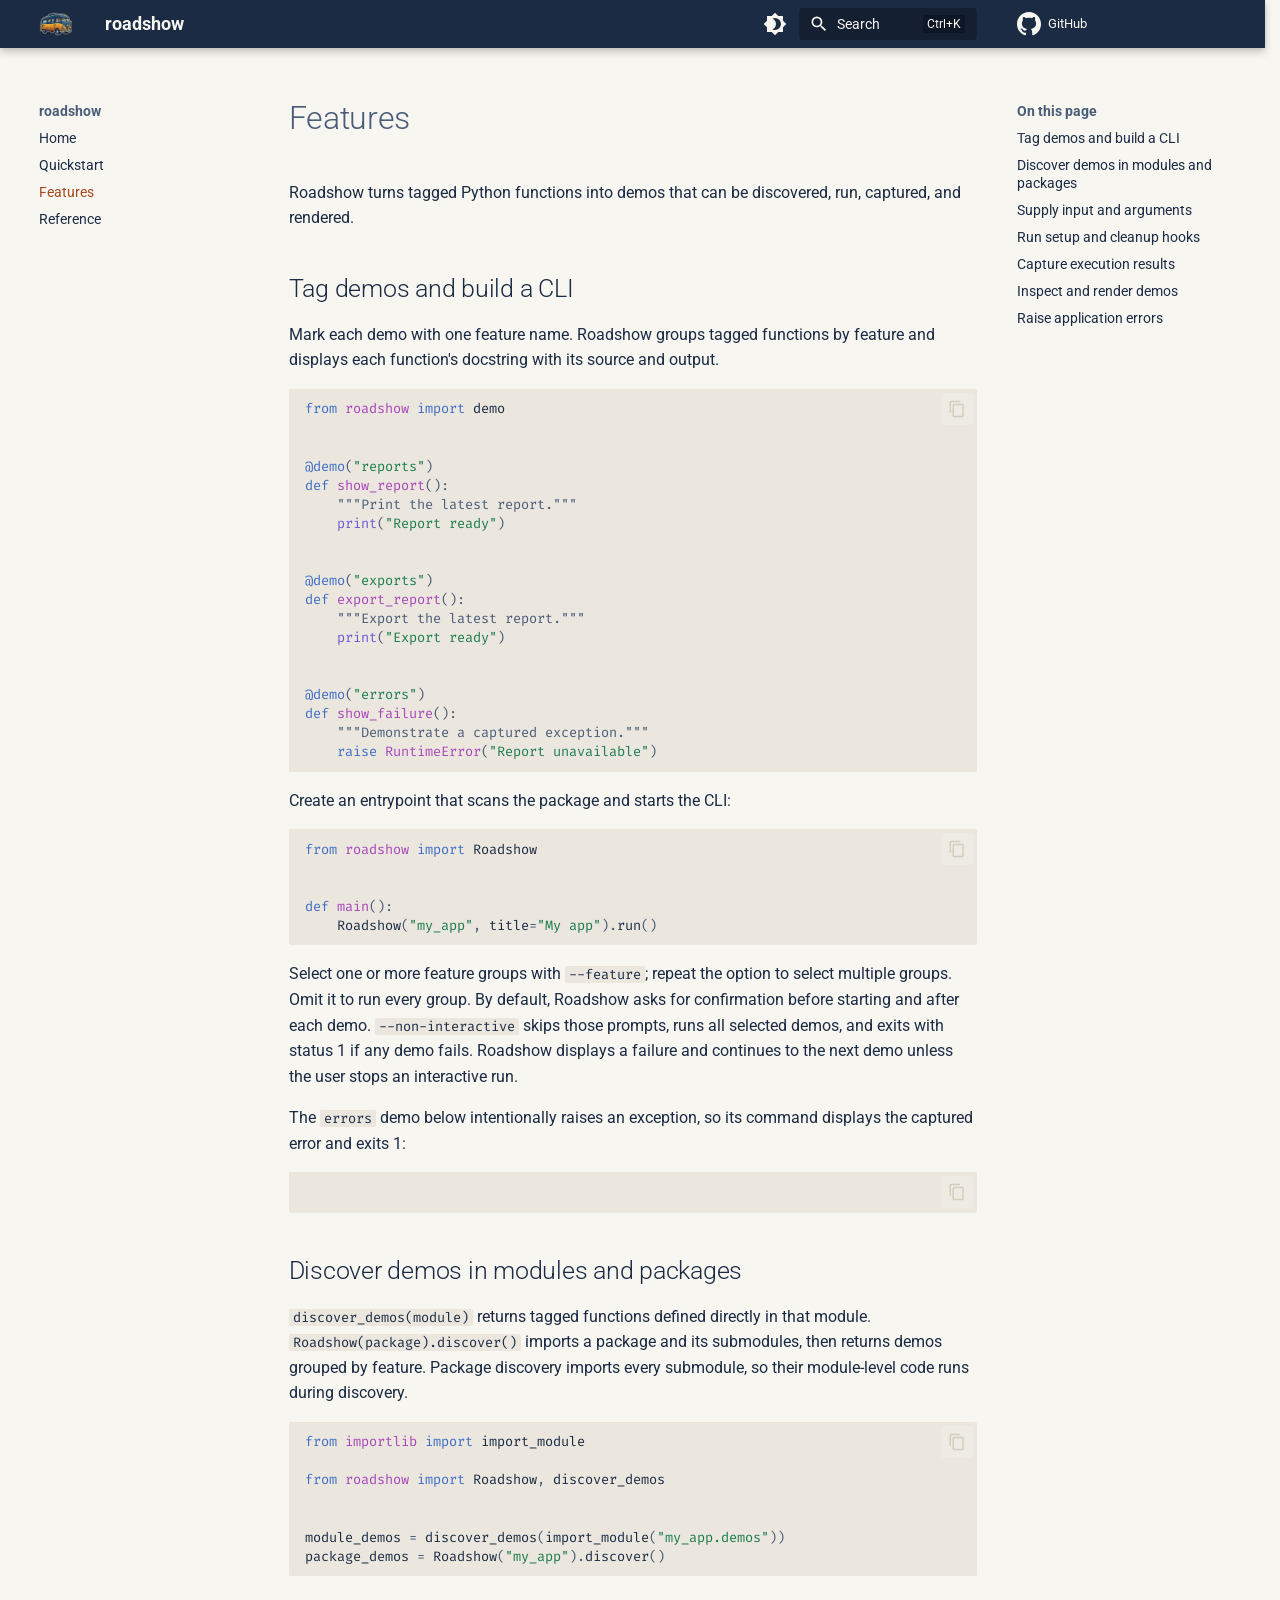
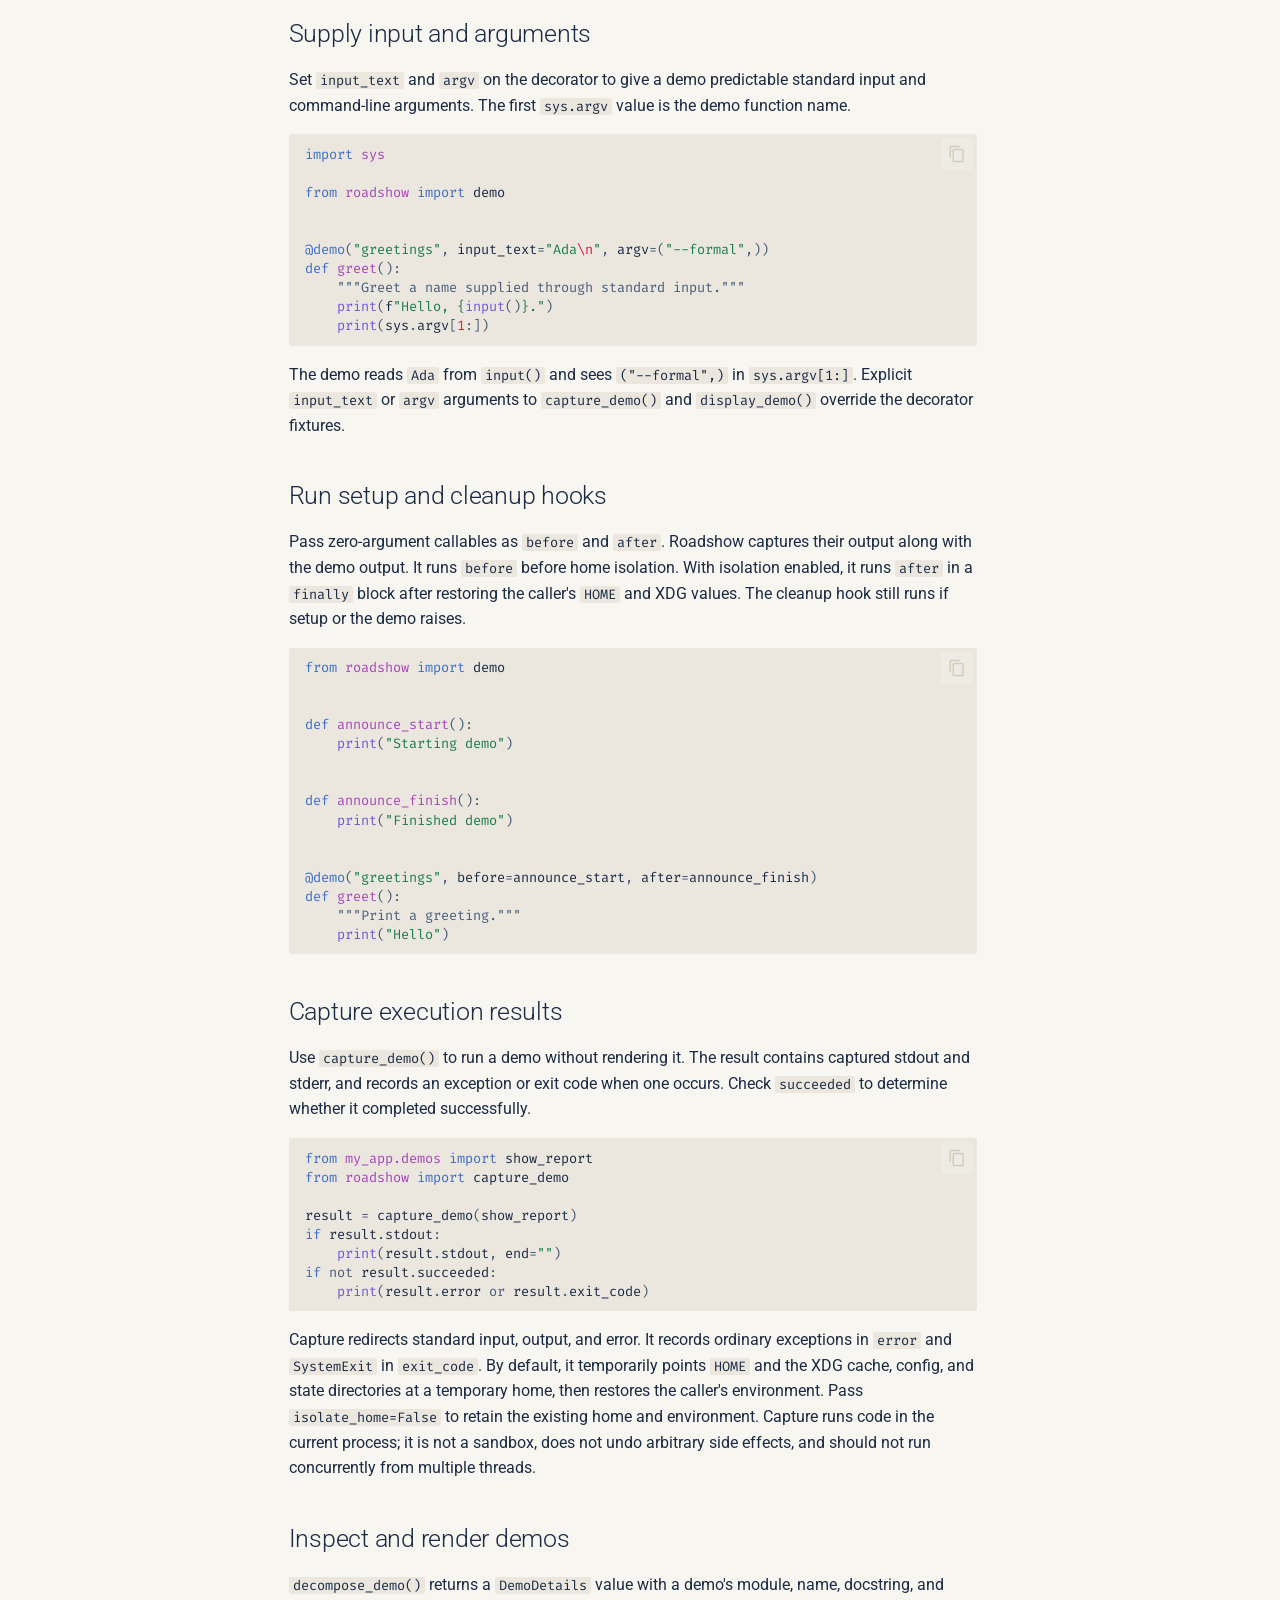
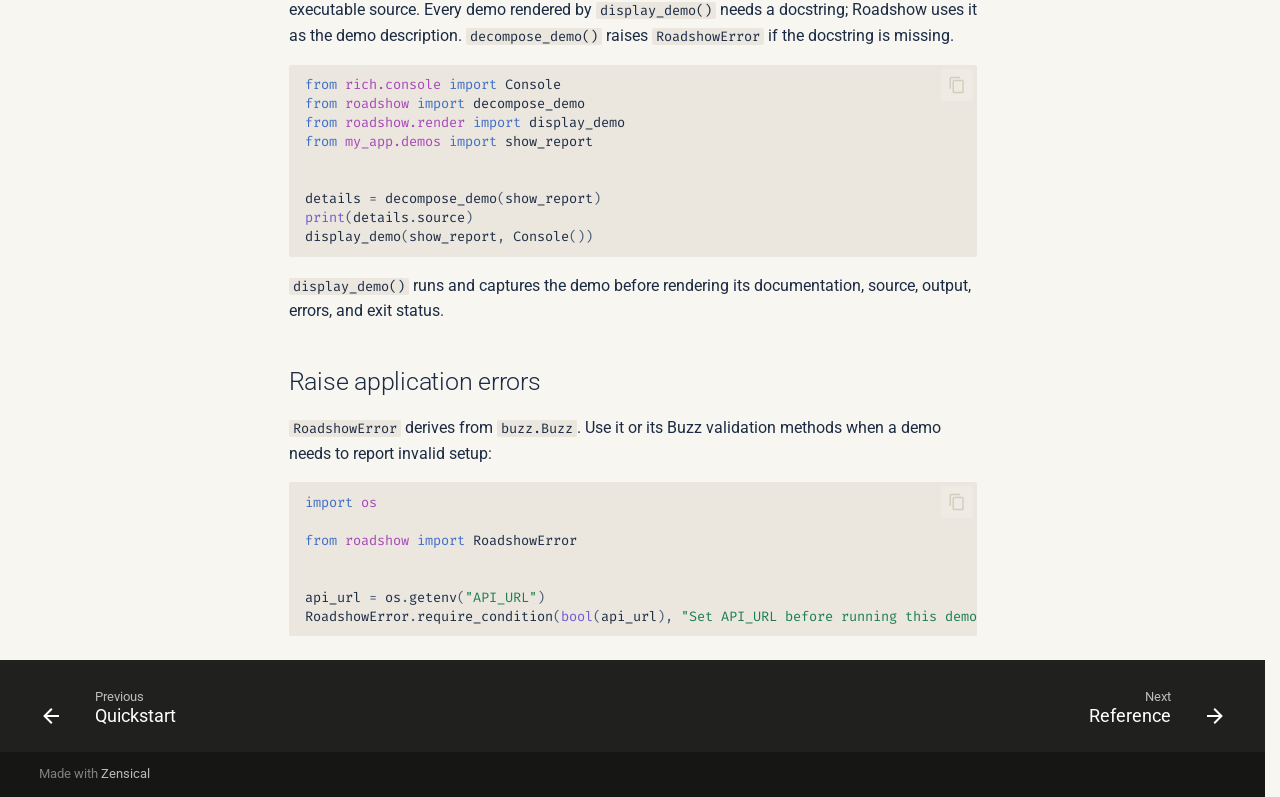
==== features/index.html @ 5886b79b "deploy: 480dda4682e897aea0e23985743bbe491a80ea1a" ====
<!doctype html>
<html lang="en" class="no-js">
  <head>
    
      <meta charset="utf-8">
      <meta name="viewport" content="width=device-width,initial-scale=1">
      
      
      
        <link rel="canonical" href="http://dusktreader.github.io/roadshow/features/">
      
      
      
        <link rel="prev" href="../quickstart/">
      
      
        <link rel="next" href="../reference/">
      
      
        
      
      
      <link rel="icon" href="../static/roadshow-icon.png">
      <meta name="generator" content="zensical-0.1.0">
    
    
      
        <title>Features - roadshow</title>
      
    
    
      
        
      
      <link rel="stylesheet" href="../assets/stylesheets/classic/main.94dd801d.min.css">
      
        
          
        
        <link rel="stylesheet" href="../assets/stylesheets/classic/palette.813d4b3f.min.css">
      
      


    
    
      
    
    
      
        
        
        <link rel="preconnect" href="https://fonts.gstatic.com" crossorigin>
        <link rel="stylesheet" href="https://fonts.googleapis.com/css?family=Roboto:300,300i,400,400i,500,500i,700,700i%7CFira+Code:400,400i,700,700i&amp;display=fallback">
        <style>:root{--md-text-font:"Roboto";--md-code-font:"Fira Code"}</style>
      
    
    
      <link rel="stylesheet" href="../static/roadshow-theme.css">
    
    <script>__md_scope=new URL("..",location),__md_scope.pathname.endsWith("/")||(__md_scope=new URL(__md_scope.pathname+"/",location)),__md_hash=e=>[...e].reduce(((e,t)=>(e<<5)-e+t.charCodeAt(0)),0),__md_get=(e,t=localStorage,_=__md_scope)=>JSON.parse(t.getItem(_.pathname+"."+e)),__md_set=(e,t,_=localStorage,a=__md_scope)=>{try{_.setItem(a.pathname+"."+e,JSON.stringify(t))}catch(e){}},document.documentElement.setAttribute("data-platform",navigator.platform)</script>
    
      

    
    
  </head>
  
  
    
    
      
    
    
    
    
    <body dir="ltr" data-md-color-scheme="default" data-md-color-primary="custom" data-md-color-accent="custom">
  
    
    <input class="md-toggle" data-md-toggle="drawer" type="checkbox" id="__drawer" autocomplete="off">
    <input class="md-toggle" data-md-toggle="search" type="checkbox" id="__search" autocomplete="off">
    <label class="md-overlay" for="__drawer" aria-hidden="true"></label>
    <div data-md-component="skip">
      <a href="#__skip" class="md-skip">
        Skip to content
      </a>
    </div>
    <div data-md-component="announce">
      
    </div>
    
    
      

  

<header class="md-header md-header--shadow" data-md-component="header">
  <nav class="md-header__inner md-grid" aria-label="Header">
    <a href="./.." title="roadshow" class="md-header__button md-logo" aria-label="roadshow" data-md-component="logo">
      
  <img src="../static/roadshow-icon.png" alt="roadshow">

    </a>
    <label class="md-header__button md-icon" for="__drawer">
      
      <svg xmlns="http://www.w3.org/2000/svg" viewBox="0 0 24 24"><path d="M3 6h18v2H3zm0 5h18v2H3zm0 5h18v2H3z"/></svg>
      <span class="md-visually-hidden">Navigation</span>
    </label>
    <div class="md-header__title" data-md-component="header-title">
      <div class="md-header__ellipsis">
        <div class="md-header__topic">
          <span class="md-ellipsis">
            roadshow
          </span>
        </div>
        <div class="md-header__topic" data-md-component="header-topic">
          <span class="md-ellipsis">
            
              Features
            
          </span>
        </div>
      </div>
    </div>
    
      
        <form class="md-header__option" data-md-component="palette">
  
    
    
    
    <input class="md-option" data-md-color-media="(prefers-color-scheme: light)" data-md-color-scheme="default" data-md-color-primary="custom" data-md-color-accent="custom"  aria-label="Switch to dark mode"  type="radio" name="__palette" id="__palette_0">
    
      <label class="md-header__button md-icon" title="Switch to dark mode" for="__palette_1" hidden>
        <svg xmlns="http://www.w3.org/2000/svg" viewBox="0 0 24 24"><path d="M12 18c-.89 0-1.74-.2-2.5-.55C11.56 16.5 13 14.42 13 12s-1.44-4.5-3.5-5.45C10.26 6.2 11.11 6 12 6a6 6 0 0 1 6 6 6 6 0 0 1-6 6m8-9.31V4h-4.69L12 .69 8.69 4H4v4.69L.69 12 4 15.31V20h4.69L12 23.31 15.31 20H20v-4.69L23.31 12z"/></svg>
      </label>
    
  
    
    
    
    <input class="md-option" data-md-color-media="(prefers-color-scheme: dark)" data-md-color-scheme="slate" data-md-color-primary="custom" data-md-color-accent="custom"  aria-label="Switch to light mode"  type="radio" name="__palette" id="__palette_1">
    
      <label class="md-header__button md-icon" title="Switch to light mode" for="__palette_0" hidden>
        <svg xmlns="http://www.w3.org/2000/svg" viewBox="0 0 24 24"><path d="M12 8a4 4 0 0 0-4 4 4 4 0 0 0 4 4 4 4 0 0 0 4-4 4 4 0 0 0-4-4m0 10a6 6 0 0 1-6-6 6 6 0 0 1 6-6 6 6 0 0 1 6 6 6 6 0 0 1-6 6m8-9.31V4h-4.69L12 .69 8.69 4H4v4.69L.69 12 4 15.31V20h4.69L12 23.31 15.31 20H20v-4.69L23.31 12z"/></svg>
      </label>
    
  
</form>
      
    
    
      <script>var palette=__md_get("__palette");if(palette&&palette.color){if("(prefers-color-scheme)"===palette.color.media){var media=matchMedia("(prefers-color-scheme: light)"),input=document.querySelector(media.matches?"[data-md-color-media='(prefers-color-scheme: light)']":"[data-md-color-media='(prefers-color-scheme: dark)']");palette.color.media=input.getAttribute("data-md-color-media"),palette.color.scheme=input.getAttribute("data-md-color-scheme"),palette.color.primary=input.getAttribute("data-md-color-primary"),palette.color.accent=input.getAttribute("data-md-color-accent")}for(var[key,value]of Object.entries(palette.color))document.body.setAttribute("data-md-color-"+key,value)}</script>
    
    
    
      
      
        <label class="md-header__button md-icon" for="__search">
          
          <svg xmlns="http://www.w3.org/2000/svg" viewBox="0 0 24 24"><path d="M9.5 3A6.5 6.5 0 0 1 16 9.5c0 1.61-.59 3.09-1.56 4.23l.27.27h.79l5 5-1.5 1.5-5-5v-.79l-.27-.27A6.52 6.52 0 0 1 9.5 16 6.5 6.5 0 0 1 3 9.5 6.5 6.5 0 0 1 9.5 3m0 2C7 5 5 7 5 9.5S7 14 9.5 14 14 12 14 9.5 12 5 9.5 5"/></svg>
          <span class="md-visually-hidden">Search</span>
        </label>
        <div class="md-search" data-md-component="search" role="dialog" aria-label="Search">
  <button type="button" class="md-search__button">
    Search
  </button>
</div>
      
    
    <div class="md-header__source">
      
        <a href="https://github.com/dusktreader/roadshow" title="Go to repository" class="md-source" data-md-component="source">
  <div class="md-source__icon md-icon">
    
    <svg xmlns="http://www.w3.org/2000/svg" viewBox="0 0 512 512"><!--! Font Awesome Free 7.3.1 by @fontawesome - https://fontawesome.com License - https://fontawesome.com/license/free (Icons: CC BY 4.0, Fonts: SIL OFL 1.1, Code: MIT License) Copyright 2026 Fonticons, Inc.--><path fill="currentColor" d="M216.5 362.5c-66-8-112.5-55.5-112.5-117 0-25 9-52 24-70-6.5-16.5-5.5-51.5 2-66 20-2.5 47 8 63 22.5 19-6 39-9 63.5-9s44.5 3 62.5 8.5c15.5-14 43-24.5 63-22 7 13.5 8 48.5 1.5 65.5 16 19 24.5 44.5 24.5 70.5 0 61.5-46.5 108-113.5 116.5 17 11 28.5 35 28.5 62.5v52c0 15 12.5 23.5 27.5 17.5C441 459.5 512 369 512 257 512 115.5 397 0 255.5 0S0 115.5 0 257c0 111 70.5 203 165.5 237.5 13.5 5 26.5-4 26.5-17.5v-40c-7 3-16 5-24 5-33 0-52.5-18-66.5-51.5-5.5-13.5-11.5-21.5-23-23-6-.5-8-3-8-6 0-6 10-10.5 20-10.5 14.5 0 27 9 40 27.5 10 14.5 20.5 21 33 21s20.5-4.5 32-16c8.5-8.5 15-16 21-21"/></svg>
  </div>
  <div class="md-source__repository">
    GitHub
  </div>
</a>
      
    </div>
  </nav>
  
</header>
    
    <div class="md-container" data-md-component="container">
      
      
        
          
        
      
      <main class="md-main" data-md-component="main">
        <div class="md-main__inner md-grid">
          
            
              
              <div class="md-sidebar md-sidebar--primary" data-md-component="sidebar" data-md-type="navigation" >
                <div class="md-sidebar__scrollwrap">
                  <div class="md-sidebar__inner">
                    



<nav class="md-nav md-nav--primary" aria-label="Navigation" data-md-level="0">
  <label class="md-nav__title" for="__drawer">
    <a href="./.." title="roadshow" class="md-nav__button md-logo" aria-label="roadshow" data-md-component="logo">
      
  <img src="../static/roadshow-icon.png" alt="roadshow">

    </a>
    roadshow
  </label>
  
    <div class="md-nav__source">
      <a href="https://github.com/dusktreader/roadshow" title="Go to repository" class="md-source" data-md-component="source">
  <div class="md-source__icon md-icon">
    
    <svg xmlns="http://www.w3.org/2000/svg" viewBox="0 0 512 512"><!--! Font Awesome Free 7.3.1 by @fontawesome - https://fontawesome.com License - https://fontawesome.com/license/free (Icons: CC BY 4.0, Fonts: SIL OFL 1.1, Code: MIT License) Copyright 2026 Fonticons, Inc.--><path fill="currentColor" d="M216.5 362.5c-66-8-112.5-55.5-112.5-117 0-25 9-52 24-70-6.5-16.5-5.5-51.5 2-66 20-2.5 47 8 63 22.5 19-6 39-9 63.5-9s44.5 3 62.5 8.5c15.5-14 43-24.5 63-22 7 13.5 8 48.5 1.5 65.5 16 19 24.5 44.5 24.5 70.5 0 61.5-46.5 108-113.5 116.5 17 11 28.5 35 28.5 62.5v52c0 15 12.5 23.5 27.5 17.5C441 459.5 512 369 512 257 512 115.5 397 0 255.5 0S0 115.5 0 257c0 111 70.5 203 165.5 237.5 13.5 5 26.5-4 26.5-17.5v-40c-7 3-16 5-24 5-33 0-52.5-18-66.5-51.5-5.5-13.5-11.5-21.5-23-23-6-.5-8-3-8-6 0-6 10-10.5 20-10.5 14.5 0 27 9 40 27.5 10 14.5 20.5 21 33 21s20.5-4.5 32-16c8.5-8.5 15-16 21-21"/></svg>
  </div>
  <div class="md-source__repository">
    GitHub
  </div>
</a>
    </div>
  
  <ul class="md-nav__list" data-md-scrollfix>
    
      
      
  
  
  
  
    <li class="md-nav__item">
      <a href="./.." class="md-nav__link">
        
  
  
  <span class="md-ellipsis">
    
  
  Home

    
  </span>
  
  

      </a>
    </li>
  

    
      
      
  
  
  
  
    <li class="md-nav__item">
      <a href="../quickstart/" class="md-nav__link">
        
  
  
  <span class="md-ellipsis">
    
  
  Quickstart

    
  </span>
  
  

      </a>
    </li>
  

    
      
      
  
  
    
  
  
  
    <li class="md-nav__item md-nav__item--active">
      
      
        <input class="md-nav__toggle md-toggle" type="checkbox" id="__toc">
      
      
      
        
      
      
        <label class="md-nav__link md-nav__link--active" for="__toc">
          
  
  
  <span class="md-ellipsis">
    
  
  Features

    
  </span>
  
  

          <span class="md-nav__icon md-icon"></span>
        </label>
      
      <a href="././" class="md-nav__link md-nav__link--active">
        
  
  
  <span class="md-ellipsis">
    
  
  Features

    
  </span>
  
  

      </a>
      
        


<nav class="md-nav md-nav--secondary" aria-label="On this page">
  
  
  
    
  
  
    <label class="md-nav__title" for="__toc">
      <span class="md-nav__icon md-icon"></span>
      On this page
    </label>
    <ul class="md-nav__list" data-md-component="toc" data-md-scrollfix>
      
        <li class="md-nav__item">
  <a href="#tag-demos-and-build-a-cli" class="md-nav__link">
    <span class="md-ellipsis">
      <span class="md-typeset">
        Tag demos and build a CLI
      </span>
    </span>
  </a>
  
</li>
      
        <li class="md-nav__item">
  <a href="#discover-demos-in-modules-and-packages" class="md-nav__link">
    <span class="md-ellipsis">
      <span class="md-typeset">
        Discover demos in modules and packages
      </span>
    </span>
  </a>
  
</li>
      
        <li class="md-nav__item">
  <a href="#supply-input-and-arguments" class="md-nav__link">
    <span class="md-ellipsis">
      <span class="md-typeset">
        Supply input and arguments
      </span>
    </span>
  </a>
  
</li>
      
        <li class="md-nav__item">
  <a href="#run-setup-and-cleanup-hooks" class="md-nav__link">
    <span class="md-ellipsis">
      <span class="md-typeset">
        Run setup and cleanup hooks
      </span>
    </span>
  </a>
  
</li>
      
        <li class="md-nav__item">
  <a href="#capture-execution-results" class="md-nav__link">
    <span class="md-ellipsis">
      <span class="md-typeset">
        Capture execution results
      </span>
    </span>
  </a>
  
</li>
      
        <li class="md-nav__item">
  <a href="#inspect-and-render-demos" class="md-nav__link">
    <span class="md-ellipsis">
      <span class="md-typeset">
        Inspect and render demos
      </span>
    </span>
  </a>
  
</li>
      
        <li class="md-nav__item">
  <a href="#raise-application-errors" class="md-nav__link">
    <span class="md-ellipsis">
      <span class="md-typeset">
        Raise application errors
      </span>
    </span>
  </a>
  
</li>
      
    </ul>
  
</nav>
      
    </li>
  

    
      
      
  
  
  
  
    <li class="md-nav__item">
      <a href="../reference/" class="md-nav__link">
        
  
  
  <span class="md-ellipsis">
    
  
  Reference

    
  </span>
  
  

      </a>
    </li>
  

    
  </ul>
</nav>
                  </div>
                </div>
              </div>
            
            
              
              <div class="md-sidebar md-sidebar--secondary" data-md-component="sidebar" data-md-type="toc" >
                <div class="md-sidebar__scrollwrap">
                  
                  <div class="md-sidebar__inner">
                    


<nav class="md-nav md-nav--secondary" aria-label="On this page">
  
  
  
    
  
  
    <label class="md-nav__title" for="__toc">
      <span class="md-nav__icon md-icon"></span>
      On this page
    </label>
    <ul class="md-nav__list" data-md-component="toc" data-md-scrollfix>
      
        <li class="md-nav__item">
  <a href="#tag-demos-and-build-a-cli" class="md-nav__link">
    <span class="md-ellipsis">
      <span class="md-typeset">
        Tag demos and build a CLI
      </span>
    </span>
  </a>
  
</li>
      
        <li class="md-nav__item">
  <a href="#discover-demos-in-modules-and-packages" class="md-nav__link">
    <span class="md-ellipsis">
      <span class="md-typeset">
        Discover demos in modules and packages
      </span>
    </span>
  </a>
  
</li>
      
        <li class="md-nav__item">
  <a href="#supply-input-and-arguments" class="md-nav__link">
    <span class="md-ellipsis">
      <span class="md-typeset">
        Supply input and arguments
      </span>
    </span>
  </a>
  
</li>
      
        <li class="md-nav__item">
  <a href="#run-setup-and-cleanup-hooks" class="md-nav__link">
    <span class="md-ellipsis">
      <span class="md-typeset">
        Run setup and cleanup hooks
      </span>
    </span>
  </a>
  
</li>
      
        <li class="md-nav__item">
  <a href="#capture-execution-results" class="md-nav__link">
    <span class="md-ellipsis">
      <span class="md-typeset">
        Capture execution results
      </span>
    </span>
  </a>
  
</li>
      
        <li class="md-nav__item">
  <a href="#inspect-and-render-demos" class="md-nav__link">
    <span class="md-ellipsis">
      <span class="md-typeset">
        Inspect and render demos
      </span>
    </span>
  </a>
  
</li>
      
        <li class="md-nav__item">
  <a href="#raise-application-errors" class="md-nav__link">
    <span class="md-ellipsis">
      <span class="md-typeset">
        Raise application errors
      </span>
    </span>
  </a>
  
</li>
      
    </ul>
  
</nav>
                  </div>
                </div>
              </div>
            
          
          
            <div class="md-content" data-md-component="content">
              
              <article class="md-content__inner md-typeset">
                <a id="__skip" tabindex="-1"></a>
                
                  

  
  


<h1 id="features">Features</h1>
<p>Roadshow turns tagged Python functions into demos that can be discovered, run, captured, and rendered.</p>
<h2 id="tag-demos-and-build-a-cli">Tag demos and build a CLI</h2>
<p>Mark each demo with one feature name. Roadshow groups tagged functions by feature and displays each function's docstring
with its source and output.</p>
<div class="language-python highlight"><pre><span></span><code><span id="__span-0-1"><a id="__codelineno-0-1" name="__codelineno-0-1" href="#__codelineno-0-1"></a><span class="kn">from</span><span class="w"> </span><span class="nn">roadshow</span><span class="w"> </span><span class="kn">import</span> <span class="n">demo</span>
</span><span id="__span-0-2"><a id="__codelineno-0-2" name="__codelineno-0-2" href="#__codelineno-0-2"></a>
</span><span id="__span-0-3"><a id="__codelineno-0-3" name="__codelineno-0-3" href="#__codelineno-0-3"></a>
</span><span id="__span-0-4"><a id="__codelineno-0-4" name="__codelineno-0-4" href="#__codelineno-0-4"></a><span class="nd">@demo</span><span class="p">(</span><span class="s2">"reports"</span><span class="p">)</span>
</span><span id="__span-0-5"><a id="__codelineno-0-5" name="__codelineno-0-5" href="#__codelineno-0-5"></a><span class="k">def</span><span class="w"> </span><span class="nf">show_report</span><span class="p">():</span>
</span><span id="__span-0-6"><a id="__codelineno-0-6" name="__codelineno-0-6" href="#__codelineno-0-6"></a><span class="w">    </span><span class="sd">"""Print the latest report."""</span>
</span><span id="__span-0-7"><a id="__codelineno-0-7" name="__codelineno-0-7" href="#__codelineno-0-7"></a>    <span class="nb">print</span><span class="p">(</span><span class="s2">"Report ready"</span><span class="p">)</span>
</span><span id="__span-0-8"><a id="__codelineno-0-8" name="__codelineno-0-8" href="#__codelineno-0-8"></a>
</span><span id="__span-0-9"><a id="__codelineno-0-9" name="__codelineno-0-9" href="#__codelineno-0-9"></a>
</span><span id="__span-0-10"><a id="__codelineno-0-10" name="__codelineno-0-10" href="#__codelineno-0-10"></a><span class="nd">@demo</span><span class="p">(</span><span class="s2">"exports"</span><span class="p">)</span>
</span><span id="__span-0-11"><a id="__codelineno-0-11" name="__codelineno-0-11" href="#__codelineno-0-11"></a><span class="k">def</span><span class="w"> </span><span class="nf">export_report</span><span class="p">():</span>
</span><span id="__span-0-12"><a id="__codelineno-0-12" name="__codelineno-0-12" href="#__codelineno-0-12"></a><span class="w">    </span><span class="sd">"""Export the latest report."""</span>
</span><span id="__span-0-13"><a id="__codelineno-0-13" name="__codelineno-0-13" href="#__codelineno-0-13"></a>    <span class="nb">print</span><span class="p">(</span><span class="s2">"Export ready"</span><span class="p">)</span>
</span><span id="__span-0-14"><a id="__codelineno-0-14" name="__codelineno-0-14" href="#__codelineno-0-14"></a>
</span><span id="__span-0-15"><a id="__codelineno-0-15" name="__codelineno-0-15" href="#__codelineno-0-15"></a>
</span><span id="__span-0-16"><a id="__codelineno-0-16" name="__codelineno-0-16" href="#__codelineno-0-16"></a><span class="nd">@demo</span><span class="p">(</span><span class="s2">"errors"</span><span class="p">)</span>
</span><span id="__span-0-17"><a id="__codelineno-0-17" name="__codelineno-0-17" href="#__codelineno-0-17"></a><span class="k">def</span><span class="w"> </span><span class="nf">show_failure</span><span class="p">():</span>
</span><span id="__span-0-18"><a id="__codelineno-0-18" name="__codelineno-0-18" href="#__codelineno-0-18"></a><span class="w">    </span><span class="sd">"""Demonstrate a captured exception."""</span>
</span><span id="__span-0-19"><a id="__codelineno-0-19" name="__codelineno-0-19" href="#__codelineno-0-19"></a>    <span class="k">raise</span> <span class="ne">RuntimeError</span><span class="p">(</span><span class="s2">"Report unavailable"</span><span class="p">)</span>
</span></code></pre></div>
<p>Create an entrypoint that scans the package and starts the CLI:</p>
<div class="language-python highlight"><pre><span></span><code><span id="__span-1-1"><a id="__codelineno-1-1" name="__codelineno-1-1" href="#__codelineno-1-1"></a><span class="kn">from</span><span class="w"> </span><span class="nn">roadshow</span><span class="w"> </span><span class="kn">import</span> <span class="n">Roadshow</span>
</span><span id="__span-1-2"><a id="__codelineno-1-2" name="__codelineno-1-2" href="#__codelineno-1-2"></a>
</span><span id="__span-1-3"><a id="__codelineno-1-3" name="__codelineno-1-3" href="#__codelineno-1-3"></a>
</span><span id="__span-1-4"><a id="__codelineno-1-4" name="__codelineno-1-4" href="#__codelineno-1-4"></a><span class="k">def</span><span class="w"> </span><span class="nf">main</span><span class="p">():</span>
</span><span id="__span-1-5"><a id="__codelineno-1-5" name="__codelineno-1-5" href="#__codelineno-1-5"></a>    <span class="n">Roadshow</span><span class="p">(</span><span class="s2">"my_app"</span><span class="p">,</span> <span class="n">title</span><span class="o">=</span><span class="s2">"My app"</span><span class="p">)</span><span class="o">.</span><span class="n">run</span><span class="p">()</span>
</span></code></pre></div>
<p>Select one or more feature groups with <code>--feature</code>; repeat the option to select multiple groups. Omit it to run every
group. By default, Roadshow asks for confirmation before starting and after each demo. <code>--non-interactive</code> skips those
prompts, runs all selected demos, and exits with status 1 if any demo fails. Roadshow displays a failure and continues to
the next demo unless the user stops an interactive run.</p>
<p>The <code>errors</code> demo below intentionally raises an exception, so its command displays the captured error and exits 1:</p>
<div class="language-shell highlight"><pre><span></span><code><span id="__span-2-1"><a id="__codelineno-2-1" name="__codelineno-2-1" href="#__codelineno-2-1"></a>
</span></code></pre></div>
<h2 id="discover-demos-in-modules-and-packages">Discover demos in modules and packages</h2>
<p><code>discover_demos(module)</code> returns tagged functions defined directly in that module. <code>Roadshow(package).discover()</code> imports
a package and its submodules, then returns demos grouped by feature. Package discovery imports every submodule, so their
module-level code runs during discovery.</p>
<div class="language-python highlight"><pre><span></span><code><span id="__span-3-1"><a id="__codelineno-3-1" name="__codelineno-3-1" href="#__codelineno-3-1"></a><span class="kn">from</span><span class="w"> </span><span class="nn">importlib</span><span class="w"> </span><span class="kn">import</span> <span class="n">import_module</span>
</span><span id="__span-3-2"><a id="__codelineno-3-2" name="__codelineno-3-2" href="#__codelineno-3-2"></a>
</span><span id="__span-3-3"><a id="__codelineno-3-3" name="__codelineno-3-3" href="#__codelineno-3-3"></a><span class="kn">from</span><span class="w"> </span><span class="nn">roadshow</span><span class="w"> </span><span class="kn">import</span> <span class="n">Roadshow</span><span class="p">,</span> <span class="n">discover_demos</span>
</span><span id="__span-3-4"><a id="__codelineno-3-4" name="__codelineno-3-4" href="#__codelineno-3-4"></a>
</span><span id="__span-3-5"><a id="__codelineno-3-5" name="__codelineno-3-5" href="#__codelineno-3-5"></a>
</span><span id="__span-3-6"><a id="__codelineno-3-6" name="__codelineno-3-6" href="#__codelineno-3-6"></a><span class="n">module_demos</span> <span class="o">=</span> <span class="n">discover_demos</span><span class="p">(</span><span class="n">import_module</span><span class="p">(</span><span class="s2">"my_app.demos"</span><span class="p">))</span>
</span><span id="__span-3-7"><a id="__codelineno-3-7" name="__codelineno-3-7" href="#__codelineno-3-7"></a><span class="n">package_demos</span> <span class="o">=</span> <span class="n">Roadshow</span><span class="p">(</span><span class="s2">"my_app"</span><span class="p">)</span><span class="o">.</span><span class="n">discover</span><span class="p">()</span>
</span></code></pre></div>
<h2 id="supply-input-and-arguments">Supply input and arguments</h2>
<p>Set <code>input_text</code> and <code>argv</code> on the decorator to give a demo predictable standard input and command-line arguments. The
first <code>sys.argv</code> value is the demo function name.</p>
<div class="language-python highlight"><pre><span></span><code><span id="__span-4-1"><a id="__codelineno-4-1" name="__codelineno-4-1" href="#__codelineno-4-1"></a><span class="kn">import</span><span class="w"> </span><span class="nn">sys</span>
</span><span id="__span-4-2"><a id="__codelineno-4-2" name="__codelineno-4-2" href="#__codelineno-4-2"></a>
</span><span id="__span-4-3"><a id="__codelineno-4-3" name="__codelineno-4-3" href="#__codelineno-4-3"></a><span class="kn">from</span><span class="w"> </span><span class="nn">roadshow</span><span class="w"> </span><span class="kn">import</span> <span class="n">demo</span>
</span><span id="__span-4-4"><a id="__codelineno-4-4" name="__codelineno-4-4" href="#__codelineno-4-4"></a>
</span><span id="__span-4-5"><a id="__codelineno-4-5" name="__codelineno-4-5" href="#__codelineno-4-5"></a>
</span><span id="__span-4-6"><a id="__codelineno-4-6" name="__codelineno-4-6" href="#__codelineno-4-6"></a><span class="nd">@demo</span><span class="p">(</span><span class="s2">"greetings"</span><span class="p">,</span> <span class="n">input_text</span><span class="o">=</span><span class="s2">"Ada</span><span class="se">\n</span><span class="s2">"</span><span class="p">,</span> <span class="n">argv</span><span class="o">=</span><span class="p">(</span><span class="s2">"--formal"</span><span class="p">,))</span>
</span><span id="__span-4-7"><a id="__codelineno-4-7" name="__codelineno-4-7" href="#__codelineno-4-7"></a><span class="k">def</span><span class="w"> </span><span class="nf">greet</span><span class="p">():</span>
</span><span id="__span-4-8"><a id="__codelineno-4-8" name="__codelineno-4-8" href="#__codelineno-4-8"></a><span class="w">    </span><span class="sd">"""Greet a name supplied through standard input."""</span>
</span><span id="__span-4-9"><a id="__codelineno-4-9" name="__codelineno-4-9" href="#__codelineno-4-9"></a>    <span class="nb">print</span><span class="p">(</span><span class="sa">f</span><span class="s2">"Hello, </span><span class="si">{</span><span class="nb">input</span><span class="p">()</span><span class="si">}</span><span class="s2">."</span><span class="p">)</span>
</span><span id="__span-4-10"><a id="__codelineno-4-10" name="__codelineno-4-10" href="#__codelineno-4-10"></a>    <span class="nb">print</span><span class="p">(</span><span class="n">sys</span><span class="o">.</span><span class="n">argv</span><span class="p">[</span><span class="mi">1</span><span class="p">:])</span>
</span></code></pre></div>
<p>The demo reads <code>Ada</code> from <code>input()</code> and sees <code>("--formal",)</code> in <code>sys.argv[1:]</code>. Explicit <code>input_text</code> or <code>argv</code>
arguments to <code>capture_demo()</code> and <code>display_demo()</code> override the decorator fixtures.</p>
<h2 id="run-setup-and-cleanup-hooks">Run setup and cleanup hooks</h2>
<p>Pass zero-argument callables as <code>before</code> and <code>after</code>. Roadshow captures their output along with the demo output. It runs
<code>before</code> before home isolation. With isolation enabled, it runs <code>after</code> in a <code>finally</code> block after restoring the
caller's <code>HOME</code> and XDG values. The cleanup hook still runs if setup or the demo raises.</p>
<div class="language-python highlight"><pre><span></span><code><span id="__span-5-1"><a id="__codelineno-5-1" name="__codelineno-5-1" href="#__codelineno-5-1"></a><span class="kn">from</span><span class="w"> </span><span class="nn">roadshow</span><span class="w"> </span><span class="kn">import</span> <span class="n">demo</span>
</span><span id="__span-5-2"><a id="__codelineno-5-2" name="__codelineno-5-2" href="#__codelineno-5-2"></a>
</span><span id="__span-5-3"><a id="__codelineno-5-3" name="__codelineno-5-3" href="#__codelineno-5-3"></a>
</span><span id="__span-5-4"><a id="__codelineno-5-4" name="__codelineno-5-4" href="#__codelineno-5-4"></a><span class="k">def</span><span class="w"> </span><span class="nf">announce_start</span><span class="p">():</span>
</span><span id="__span-5-5"><a id="__codelineno-5-5" name="__codelineno-5-5" href="#__codelineno-5-5"></a>    <span class="nb">print</span><span class="p">(</span><span class="s2">"Starting demo"</span><span class="p">)</span>
</span><span id="__span-5-6"><a id="__codelineno-5-6" name="__codelineno-5-6" href="#__codelineno-5-6"></a>
</span><span id="__span-5-7"><a id="__codelineno-5-7" name="__codelineno-5-7" href="#__codelineno-5-7"></a>
</span><span id="__span-5-8"><a id="__codelineno-5-8" name="__codelineno-5-8" href="#__codelineno-5-8"></a><span class="k">def</span><span class="w"> </span><span class="nf">announce_finish</span><span class="p">():</span>
</span><span id="__span-5-9"><a id="__codelineno-5-9" name="__codelineno-5-9" href="#__codelineno-5-9"></a>    <span class="nb">print</span><span class="p">(</span><span class="s2">"Finished demo"</span><span class="p">)</span>
</span><span id="__span-5-10"><a id="__codelineno-5-10" name="__codelineno-5-10" href="#__codelineno-5-10"></a>
</span><span id="__span-5-11"><a id="__codelineno-5-11" name="__codelineno-5-11" href="#__codelineno-5-11"></a>
</span><span id="__span-5-12"><a id="__codelineno-5-12" name="__codelineno-5-12" href="#__codelineno-5-12"></a><span class="nd">@demo</span><span class="p">(</span><span class="s2">"greetings"</span><span class="p">,</span> <span class="n">before</span><span class="o">=</span><span class="n">announce_start</span><span class="p">,</span> <span class="n">after</span><span class="o">=</span><span class="n">announce_finish</span><span class="p">)</span>
</span><span id="__span-5-13"><a id="__codelineno-5-13" name="__codelineno-5-13" href="#__codelineno-5-13"></a><span class="k">def</span><span class="w"> </span><span class="nf">greet</span><span class="p">():</span>
</span><span id="__span-5-14"><a id="__codelineno-5-14" name="__codelineno-5-14" href="#__codelineno-5-14"></a><span class="w">    </span><span class="sd">"""Print a greeting."""</span>
</span><span id="__span-5-15"><a id="__codelineno-5-15" name="__codelineno-5-15" href="#__codelineno-5-15"></a>    <span class="nb">print</span><span class="p">(</span><span class="s2">"Hello"</span><span class="p">)</span>
</span></code></pre></div>
<h2 id="capture-execution-results">Capture execution results</h2>
<p>Use <code>capture_demo()</code> to run a demo without rendering it. The result contains captured stdout and stderr, and records an
exception or exit code when one occurs. Check <code>succeeded</code> to determine whether it completed successfully.</p>
<div class="language-python highlight"><pre><span></span><code><span id="__span-6-1"><a id="__codelineno-6-1" name="__codelineno-6-1" href="#__codelineno-6-1"></a><span class="kn">from</span><span class="w"> </span><span class="nn">my_app.demos</span><span class="w"> </span><span class="kn">import</span> <span class="n">show_report</span>
</span><span id="__span-6-2"><a id="__codelineno-6-2" name="__codelineno-6-2" href="#__codelineno-6-2"></a><span class="kn">from</span><span class="w"> </span><span class="nn">roadshow</span><span class="w"> </span><span class="kn">import</span> <span class="n">capture_demo</span>
</span><span id="__span-6-3"><a id="__codelineno-6-3" name="__codelineno-6-3" href="#__codelineno-6-3"></a>
</span><span id="__span-6-4"><a id="__codelineno-6-4" name="__codelineno-6-4" href="#__codelineno-6-4"></a><span class="n">result</span> <span class="o">=</span> <span class="n">capture_demo</span><span class="p">(</span><span class="n">show_report</span><span class="p">)</span>
</span><span id="__span-6-5"><a id="__codelineno-6-5" name="__codelineno-6-5" href="#__codelineno-6-5"></a><span class="k">if</span> <span class="n">result</span><span class="o">.</span><span class="n">stdout</span><span class="p">:</span>
</span><span id="__span-6-6"><a id="__codelineno-6-6" name="__codelineno-6-6" href="#__codelineno-6-6"></a>    <span class="nb">print</span><span class="p">(</span><span class="n">result</span><span class="o">.</span><span class="n">stdout</span><span class="p">,</span> <span class="n">end</span><span class="o">=</span><span class="s2">""</span><span class="p">)</span>
</span><span id="__span-6-7"><a id="__codelineno-6-7" name="__codelineno-6-7" href="#__codelineno-6-7"></a><span class="k">if</span> <span class="ow">not</span> <span class="n">result</span><span class="o">.</span><span class="n">succeeded</span><span class="p">:</span>
</span><span id="__span-6-8"><a id="__codelineno-6-8" name="__codelineno-6-8" href="#__codelineno-6-8"></a>    <span class="nb">print</span><span class="p">(</span><span class="n">result</span><span class="o">.</span><span class="n">error</span> <span class="ow">or</span> <span class="n">result</span><span class="o">.</span><span class="n">exit_code</span><span class="p">)</span>
</span></code></pre></div>
<p>Capture redirects standard input, output, and error. It records ordinary exceptions in <code>error</code> and <code>SystemExit</code> in
<code>exit_code</code>. By default, it temporarily points <code>HOME</code> and the XDG cache, config, and state directories at a temporary
home, then restores the caller's environment. Pass <code>isolate_home=False</code> to retain the existing home and environment.
Capture runs code in the current process; it is not a sandbox, does not undo arbitrary side effects, and should not run
concurrently from multiple threads.</p>
<h2 id="inspect-and-render-demos">Inspect and render demos</h2>
<p><code>decompose_demo()</code> returns a <code>DemoDetails</code> value with a demo's module, name, docstring, and executable source. Every demo
rendered by <code>display_demo()</code> needs a docstring; Roadshow uses it as the demo description. <code>decompose_demo()</code> raises
<code>RoadshowError</code> if the docstring is missing.</p>
<div class="language-python highlight"><pre><span></span><code><span id="__span-7-1"><a id="__codelineno-7-1" name="__codelineno-7-1" href="#__codelineno-7-1"></a><span class="kn">from</span><span class="w"> </span><span class="nn">rich.console</span><span class="w"> </span><span class="kn">import</span> <span class="n">Console</span>
</span><span id="__span-7-2"><a id="__codelineno-7-2" name="__codelineno-7-2" href="#__codelineno-7-2"></a><span class="kn">from</span><span class="w"> </span><span class="nn">roadshow</span><span class="w"> </span><span class="kn">import</span> <span class="n">decompose_demo</span>
</span><span id="__span-7-3"><a id="__codelineno-7-3" name="__codelineno-7-3" href="#__codelineno-7-3"></a><span class="kn">from</span><span class="w"> </span><span class="nn">roadshow.render</span><span class="w"> </span><span class="kn">import</span> <span class="n">display_demo</span>
</span><span id="__span-7-4"><a id="__codelineno-7-4" name="__codelineno-7-4" href="#__codelineno-7-4"></a><span class="kn">from</span><span class="w"> </span><span class="nn">my_app.demos</span><span class="w"> </span><span class="kn">import</span> <span class="n">show_report</span>
</span><span id="__span-7-5"><a id="__codelineno-7-5" name="__codelineno-7-5" href="#__codelineno-7-5"></a>
</span><span id="__span-7-6"><a id="__codelineno-7-6" name="__codelineno-7-6" href="#__codelineno-7-6"></a>
</span><span id="__span-7-7"><a id="__codelineno-7-7" name="__codelineno-7-7" href="#__codelineno-7-7"></a><span class="n">details</span> <span class="o">=</span> <span class="n">decompose_demo</span><span class="p">(</span><span class="n">show_report</span><span class="p">)</span>
</span><span id="__span-7-8"><a id="__codelineno-7-8" name="__codelineno-7-8" href="#__codelineno-7-8"></a><span class="nb">print</span><span class="p">(</span><span class="n">details</span><span class="o">.</span><span class="n">source</span><span class="p">)</span>
</span><span id="__span-7-9"><a id="__codelineno-7-9" name="__codelineno-7-9" href="#__codelineno-7-9"></a><span class="n">display_demo</span><span class="p">(</span><span class="n">show_report</span><span class="p">,</span> <span class="n">Console</span><span class="p">())</span>
</span></code></pre></div>
<p><code>display_demo()</code> runs and captures the demo before rendering its documentation, source, output, errors, and exit status.</p>
<h2 id="raise-application-errors">Raise application errors</h2>
<p><code>RoadshowError</code> derives from <code>buzz.Buzz</code>. Use it or its Buzz validation methods when a demo needs to report invalid setup:</p>
<div class="language-python highlight"><pre><span></span><code><span id="__span-8-1"><a id="__codelineno-8-1" name="__codelineno-8-1" href="#__codelineno-8-1"></a><span class="kn">import</span><span class="w"> </span><span class="nn">os</span>
</span><span id="__span-8-2"><a id="__codelineno-8-2" name="__codelineno-8-2" href="#__codelineno-8-2"></a>
</span><span id="__span-8-3"><a id="__codelineno-8-3" name="__codelineno-8-3" href="#__codelineno-8-3"></a><span class="kn">from</span><span class="w"> </span><span class="nn">roadshow</span><span class="w"> </span><span class="kn">import</span> <span class="n">RoadshowError</span>
</span><span id="__span-8-4"><a id="__codelineno-8-4" name="__codelineno-8-4" href="#__codelineno-8-4"></a>
</span><span id="__span-8-5"><a id="__codelineno-8-5" name="__codelineno-8-5" href="#__codelineno-8-5"></a>
</span><span id="__span-8-6"><a id="__codelineno-8-6" name="__codelineno-8-6" href="#__codelineno-8-6"></a><span class="n">api_url</span> <span class="o">=</span> <span class="n">os</span><span class="o">.</span><span class="n">getenv</span><span class="p">(</span><span class="s2">"API_URL"</span><span class="p">)</span>
</span><span id="__span-8-7"><a id="__codelineno-8-7" name="__codelineno-8-7" href="#__codelineno-8-7"></a><span class="n">RoadshowError</span><span class="o">.</span><span class="n">require_condition</span><span class="p">(</span><span class="nb">bool</span><span class="p">(</span><span class="n">api_url</span><span class="p">),</span> <span class="s2">"Set API_URL before running this demo"</span><span class="p">)</span>
</span></code></pre></div>














                
              </article>
            </div>
          
          
<script>var target=document.getElementById(location.hash.slice(1));target&&target.name&&(target.checked=target.name.startsWith("__tabbed_"))</script>
        </div>
        
      </main>
      
        <footer class="md-footer">
  
    
      
      <nav class="md-footer__inner md-grid" aria-label="Footer" >
        
          
          <a href="../quickstart/" class="md-footer__link md-footer__link--prev" aria-label="Previous: Quickstart">
            <div class="md-footer__button md-icon">
              
              <svg xmlns="http://www.w3.org/2000/svg" viewBox="0 0 24 24"><path d="M20 11v2H8l5.5 5.5-1.42 1.42L4.16 12l7.92-7.92L13.5 5.5 8 11z"/></svg>
            </div>
            <div class="md-footer__title">
              <span class="md-footer__direction">
                Previous
              </span>
              <div class="md-ellipsis">
                Quickstart
              </div>
            </div>
          </a>
        
        
          
          <a href="../reference/" class="md-footer__link md-footer__link--next" aria-label="Next: Reference">
            <div class="md-footer__title">
              <span class="md-footer__direction">
                Next
              </span>
              <div class="md-ellipsis">
                Reference
              </div>
            </div>
            <div class="md-footer__button md-icon">
              
              <svg xmlns="http://www.w3.org/2000/svg" viewBox="0 0 24 24"><path d="M4 11v2h12l-5.5 5.5 1.42 1.42L19.84 12l-7.92-7.92L10.5 5.5 16 11z"/></svg>
            </div>
          </a>
        
      </nav>
    
  
  <div class="md-footer-meta md-typeset">
    <div class="md-footer-meta__inner md-grid">
      <div class="md-copyright">
  
  
    Made with
    <a href="https://zensical.org/" target="_blank" rel="noopener">
      Zensical
    </a>
  
</div>
      
    </div>
  </div>
</footer>
      
    </div>
    <div class="md-dialog" data-md-component="dialog" role="status" aria-atomic="true">
      <div class="md-dialog__inner md-typeset"></div>
    </div>
    
    
    
      
      
      
      
        
        
      <script id="__config" type="application/json">{"annotate":null,"base":"..","features":["navigation.expand","navigation.footer","navigation.tracking","content.code.copy"],"redirect":null,"search":"../assets/javascripts/workers/search.719e0d91.min.js","tags":null,"translations":{"clipboard.copied":"Copied to clipboard","clipboard.copy":"Copy to clipboard","clipboard.error":"Could not copy to clipboard","search.result.more.one":"1 more on this page","search.result.more.other":"# more on this page","search.result.none":"No matching documents","search.result.one":"1 matching document","search.result.other":"# matching documents","search.result.placeholder":"Type to start searching","search.result.term.missing":"Missing","select.version":"Select version"},"version":null}</script>
    
    
      <script src="../assets/javascripts/bundle.d31f0ffa.min.js"></script>
      
    
  </body>
</html>
---- assets/stylesheets/classic/main.94dd801d.min.css ----
@charset "UTF-8";html{box-sizing:border-box;-webkit-text-size-adjust:none;-moz-text-size-adjust:none;text-size-adjust:none}*,:after,:before{box-sizing:inherit}@media(prefers-reduced-motion){*,:after,:before{transition:none!important}}body{margin:0;-webkit-font-smoothing:antialiased;-moz-osx-font-smoothing:grayscale;--md-text-font-family:var(--md-text-font, _),
    -apple-system, BlinkMacSystemFont, Helvetica, Arial, sans-serif;--md-code-font-family:var(--md-code-font, _),
    SFMono-Regular, Consolas, Menlo, monospace}.md-typeset code:not(.focus-visible),a,button,input,label{-webkit-tap-highlight-color:transparent}a{color:inherit;text-decoration:none}hr{box-sizing:initial;display:block;height:.05rem;padding:0;overflow:visible;border:0}small{font-size:80%}sub,sup{line-height:1em}img{border-style:none}table{border-spacing:0;border-collapse:initial}td,th{font-weight:400;vertical-align:top}button{padding:0;margin:0;font-family:inherit;font-size:inherit;background:#0000;border:0}input{border:0;outline:none}:root{--md-primary-fg-color:#4051b5;--md-primary-fg-color--light:#5d6cc0;--md-primary-fg-color--dark:#303fa1;--md-primary-bg-color:#fff;--md-primary-bg-color--light:#ffffffb3;--md-accent-fg-color:#526cfe;--md-accent-fg-color--transparent:#526cfe1a;--md-accent-bg-color:#fff;--md-accent-bg-color--light:#ffffffb3;--md-typeset-table-sort-icon:url("data:image/svg+xml;charset=utf-8,<svg xmlns='http://www.w3.org/2000/svg' viewBox='0 0 24 24'><path d='m18 21-4-4h3V7h-3l4-4 4 4h-3v10h3M2 19v-2h10v2M2 13v-2h7v2M2 7V5h4v2z'/></svg>");--md-typeset-table-sort-icon--asc:url("data:image/svg+xml;charset=utf-8,<svg xmlns='http://www.w3.org/2000/svg' viewBox='0 0 24 24'><path d='M19 17h3l-4 4-4-4h3V3h2M2 17h10v2H2M6 5v2H2V5m0 6h7v2H2z'/></svg>");--md-typeset-table-sort-icon--desc:url("data:image/svg+xml;charset=utf-8,<svg xmlns='http://www.w3.org/2000/svg' viewBox='0 0 24 24'><path d='M19 7h3l-4-4-4 4h3v14h2M2 17h10v2H2M6 5v2H2V5m0 6h7v2H2z'/></svg>")}[data-md-color-scheme=default]{color-scheme:light}[data-md-color-scheme=default] img[src$="#gh-dark-mode-only"],[data-md-color-scheme=default] img[src$="#only-dark"]{display:none}:root,[data-md-color-scheme=default]{--md-hue:225deg;--md-default-fg-color:#000000de;--md-default-fg-color--light:#0000008a;--md-default-fg-color--lighter:#00000052;--md-default-fg-color--lightest:#00000012;--md-default-bg-color:#fff;--md-default-bg-color--light:#ffffffb3;--md-default-bg-color--lighter:#ffffff4d;--md-default-bg-color--lightest:#ffffff1f;--md-code-fg-color:#36464e;--md-code-bg-color:#f5f5f5;--md-code-bg-color--light:#f5f5f5b3;--md-code-bg-color--lighter:#f5f5f54d;--md-code-hl-color:#4287ff;--md-code-hl-color--light:#4287ff1a;--md-code-hl-number-color:#d52a2a;--md-code-hl-special-color:#db1457;--md-code-hl-function-color:#a846b9;--md-code-hl-constant-color:#6e59d9;--md-code-hl-keyword-color:#3f6ec6;--md-code-hl-string-color:#1c7d4d;--md-code-hl-name-color:var(--md-code-fg-color);--md-code-hl-operator-color:var(--md-default-fg-color--light);--md-code-hl-punctuation-color:var(--md-default-fg-color--light);--md-code-hl-comment-color:var(--md-default-fg-color--light);--md-code-hl-generic-color:var(--md-default-fg-color--light);--md-code-hl-variable-color:var(--md-default-fg-color--light);--md-typeset-color:var(--md-default-fg-color);--md-typeset-a-color:var(--md-primary-fg-color);--md-typeset-del-color:#f5503d26;--md-typeset-ins-color:#0bd57026;--md-typeset-kbd-color:#fafafa;--md-typeset-kbd-accent-color:#fff;--md-typeset-kbd-border-color:#b8b8b8;--md-typeset-mark-color:#ffff0080;--md-typeset-table-color:#0000001f;--md-typeset-table-color--light:#00000009;--md-admonition-fg-color:var(--md-default-fg-color);--md-admonition-bg-color:var(--md-default-bg-color);--md-warning-fg-color:#000000de;--md-warning-bg-color:#ff9;--md-footer-fg-color:#fff;--md-footer-fg-color--light:#ffffffb3;--md-footer-fg-color--lighter:#ffffff73;--md-footer-bg-color:#000000de;--md-footer-bg-color--dark:#00000052;--md-shadow-z1:0 0.2rem 0.5rem #0000000d,
    0 0 0.05rem #0000001a;--md-shadow-z2:0 0.2rem 0.5rem #0000001a,
    0 0 0.05rem #00000040;--md-shadow-z3:0 0.2rem 0.5rem #0003,
    0 0 0.05rem #00000059;--color-foreground:0 0 0;--color-background:255 255 255;--color-background-subtle:240 240 240;--color-backdrop:255 255 255}.md-icon svg{display:block;width:1.2rem;height:1.2rem;fill:currentcolor}.md-icon svg.lucide{fill:#0000;stroke:currentcolor}aside,body,input{font-family:var(--md-text-font-family);font-feature-settings:"kern","liga";color:var(--md-typeset-color)}code,kbd,pre{font-family:var(--md-code-font-family);font-feature-settings:"kern"}.md-typeset{font-size:.8rem;line-height:1.6;overflow-wrap:break-word;-webkit-print-color-adjust:exact;color-adjust:exact}@media print{.md-typeset{font-size:.68rem}.md-typeset code,.md-typeset kbd,.md-typeset pre{white-space:pre-wrap}}.md-typeset blockquote,.md-typeset dl,.md-typeset figure,.md-typeset ol,.md-typeset pre,.md-typeset ul{margin-top:1em;margin-bottom:1em}.md-typeset h1{margin:0 0 1.25em;font-size:2em;line-height:1.3;color:var(--md-default-fg-color--light)}.md-typeset h1,.md-typeset h2{font-weight:300;letter-spacing:-.01em}.md-typeset h2{margin:1.6em 0 .64em;font-size:1.5625em;line-height:1.4}.md-typeset h3{margin:1.6em 0 .8em;font-size:1.25em;font-weight:400;line-height:1.5;letter-spacing:-.01em}.md-typeset h2+h3{margin-top:.8em}.md-typeset h4{margin:1em 0;font-weight:700;letter-spacing:-.01em}.md-typeset h5,.md-typeset h6{margin:1.25em 0;font-size:.8em;font-weight:700;color:var(--md-default-fg-color--light);letter-spacing:-.01em}.md-typeset h5{text-transform:uppercase}.md-typeset h5 code{text-transform:none}.md-typeset hr{display:flow-root;margin:1.5em 0;border-bottom:.05rem solid var(--md-default-fg-color--lightest)}.md-typeset a{color:var(--md-typeset-a-color);word-break:break-word}.md-typeset a,.md-typeset a:before{transition:color 125ms}.md-typeset a:focus,.md-typeset a:hover{color:var(--md-accent-fg-color)}.md-typeset a:focus code,.md-typeset a:hover code{color:var(--md-accent-fg-color);background-color:var(--md-accent-fg-color--transparent)}.md-typeset a code{color:var(--md-typeset-a-color)}.md-typeset a.focus-visible{outline-color:var(--md-accent-fg-color);outline-offset:.2rem}.md-typeset code,.md-typeset kbd,.md-typeset pre{font-variant-ligatures:none;color:var(--md-code-fg-color);direction:ltr;transition:background-color 125ms}.md-typeset code{padding:0 .2941176471em;font-size:.85em;word-break:break-word;background-color:var(--md-code-bg-color);border-radius:.1rem;-webkit-box-decoration-break:clone;box-decoration-break:clone;transition:color 125ms,background-color 125ms}.md-typeset code:not(.focus-visible){outline:none}.md-typeset pre{position:relative;display:flow-root;line-height:1.4}.md-typeset pre>code{display:block;padding:.7720588235em 1.1764705882em;margin:0;overflow:auto;word-break:normal;touch-action:auto;scrollbar-color:var(--md-default-fg-color--lighter) #0000;scrollbar-width:thin;outline-color:var(--md-accent-fg-color);box-shadow:none;-webkit-box-decoration-break:slice;box-decoration-break:slice}.md-typeset pre>code:hover{scrollbar-color:var(--md-accent-fg-color) #0000}.md-typeset pre>code::-webkit-scrollbar{width:.2rem;height:.2rem}.md-typeset pre>code::-webkit-scrollbar-thumb{background-color:var(--md-default-fg-color--lighter)}.md-typeset pre>code::-webkit-scrollbar-thumb:hover{background-color:var(--md-accent-fg-color)}.md-typeset kbd{display:inline-block;padding:0 .6666666667em;font-size:.75em;color:var(--md-default-fg-color);word-break:break-word;vertical-align:text-top;background-color:var(--md-typeset-kbd-color);border-radius:.1rem;box-shadow:0 .1rem 0 .05rem var(--md-typeset-kbd-border-color),0 .1rem 0 var(--md-typeset-kbd-border-color),0 -.1rem .2rem var(--md-typeset-kbd-accent-color) inset}.md-typeset mark{color:inherit;word-break:break-word;background-color:var(--md-typeset-mark-color);-webkit-box-decoration-break:clone;box-decoration-break:clone}.md-typeset abbr{text-decoration:none;cursor:help}.md-typeset [data-preview],.md-typeset abbr{border-bottom:.05rem dotted var(--md-default-fg-color--light)}.md-typeset small{opacity:.75}[dir=ltr] .md-typeset sub,[dir=ltr] .md-typeset sup{margin-left:.078125em}[dir=rtl] .md-typeset sub,[dir=rtl] .md-typeset sup{margin-right:.078125em}[dir=ltr] .md-typeset blockquote{padding-left:.6rem;border-left:.2rem solid var(--md-default-fg-color--lighter)}[dir=rtl] .md-typeset blockquote{padding-right:.6rem;border-right:.2rem solid var(--md-default-fg-color--lighter)}.md-typeset blockquote{margin-left:0;margin-right:0;color:var(--md-default-fg-color--light)}.md-typeset ul{list-style-type:disc}.md-typeset ul[type]{list-style-type:revert-layer}[dir=ltr] .md-typeset ol,[dir=ltr] .md-typeset ol li ol,[dir=ltr] .md-typeset ol li ul,[dir=ltr] .md-typeset ul,[dir=ltr] .md-typeset ul li ol,[dir=ltr] .md-typeset ul li ul{margin-left:.625em}[dir=rtl] .md-typeset ol,[dir=rtl] .md-typeset ol li ol,[dir=rtl] .md-typeset ol li ul,[dir=rtl] .md-typeset ul,[dir=rtl] .md-typeset ul li ol,[dir=rtl] .md-typeset ul li ul{margin-right:.625em}.md-typeset ol,.md-typeset ul{padding:0}.md-typeset ol:not([hidden]),.md-typeset ul:not([hidden]){display:flow-root}.md-typeset ol ol,.md-typeset ul ol{list-style-type:lower-alpha}.md-typeset ol ol ol,.md-typeset ul ol ol{list-style-type:lower-roman}.md-typeset ol ol ol ol,.md-typeset ul ol ol ol{list-style-type:upper-alpha}.md-typeset ol ol ol ol ol,.md-typeset ul ol ol ol ol{list-style-type:upper-roman}.md-typeset ol[type],.md-typeset ul[type]{list-style-type:revert-layer}[dir=ltr] .md-typeset ol li,[dir=ltr] .md-typeset ul li{margin-left:1.25em}[dir=rtl] .md-typeset ol li,[dir=rtl] .md-typeset ul li{margin-right:1.25em}.md-typeset ol li,.md-typeset ul li{margin-bottom:.5em}.md-typeset ol li blockquote,.md-typeset ol li p,.md-typeset ul li blockquote,.md-typeset ul li p{margin:.5em 0}.md-typeset ol li:last-child,.md-typeset ul li:last-child{margin-bottom:0}.md-typeset ol li ol,.md-typeset ol li ul,.md-typeset ul li ol,.md-typeset ul li ul{margin-top:.5em;margin-bottom:.5em}[dir=ltr] .md-typeset dd{margin-left:1.875em}[dir=rtl] .md-typeset dd{margin-right:1.875em}.md-typeset dd{margin-top:1em;margin-bottom:1.5em}.md-typeset img,.md-typeset svg,.md-typeset video{max-width:100%;height:auto}.md-typeset img[align=left]{margin:1em 1em 1em 0}.md-typeset img[align=right]{margin:1em 0 1em 1em}.md-typeset img[align]:only-child{margin-top:0}.md-typeset figure{display:flow-root;width:fit-content;max-width:100%;margin:1em auto;text-align:center}.md-typeset figure img{display:block;margin:0 auto}.md-typeset figcaption{max-width:24rem;margin:1em auto;font-style:italic}.md-typeset iframe{max-width:100%}.md-typeset table:not([class]){display:inline-block;max-width:100%;overflow:auto;font-size:.64rem;touch-action:auto;background-color:var(--md-default-bg-color);border:.05rem solid var(--md-typeset-table-color);border-radius:.1rem}@media print{.md-typeset table:not([class]){display:table}}.md-typeset table:not([class])+*{margin-top:1.5em}.md-typeset table:not([class]) td>:first-child,.md-typeset table:not([class]) th>:first-child{margin-top:0}.md-typeset table:not([class]) td>:last-child,.md-typeset table:not([class]) th>:last-child{margin-bottom:0}.md-typeset table:not([class]) td:not([align]),.md-typeset table:not([class]) th:not([align]){text-align:left}[dir=rtl] .md-typeset table:not([class]) td:not([align]),[dir=rtl] .md-typeset table:not([class]) th:not([align]){text-align:right}.md-typeset table:not([class]) th{min-width:5rem;padding:.9375em 1.25em;font-weight:700;vertical-align:top}.md-typeset table:not([class]) td{padding:.9375em 1.25em;vertical-align:top;border-top:.05rem solid var(--md-typeset-table-color)}.md-typeset table:not([class]) tbody tr{transition:background-color 125ms}.md-typeset table:not([class]) tbody tr:hover{background-color:var(--md-typeset-table-color--light);box-shadow:0 .05rem 0 var(--md-default-bg-color) inset}.md-typeset table:not([class]) a{word-break:normal}.md-typeset table th[role=columnheader]{cursor:pointer}[dir=ltr] .md-typeset table th[role=columnheader]:after{margin-left:.5em}[dir=rtl] .md-typeset table th[role=columnheader]:after{margin-right:.5em}.md-typeset table th[role=columnheader]:after{display:inline-block;width:1.2em;height:1.2em;vertical-align:text-bottom;content:"";-webkit-mask-image:var(--md-typeset-table-sort-icon);mask-image:var(--md-typeset-table-sort-icon);-webkit-mask-repeat:no-repeat;mask-repeat:no-repeat;-webkit-mask-size:contain;mask-size:contain;transition:background-color 125ms}.md-typeset table th[role=columnheader]:hover:after{background-color:var(--md-default-fg-color--lighter)}.md-typeset table th[role=columnheader][aria-sort=ascending]:after{background-color:var(--md-default-fg-color--light);-webkit-mask-image:var(--md-typeset-table-sort-icon--asc);mask-image:var(--md-typeset-table-sort-icon--asc)}.md-typeset table th[role=columnheader][aria-sort=descending]:after{background-color:var(--md-default-fg-color--light);-webkit-mask-image:var(--md-typeset-table-sort-icon--desc);mask-image:var(--md-typeset-table-sort-icon--desc)}.md-typeset__scrollwrap{margin:1em -.8rem;overflow-x:auto;touch-action:auto}.md-typeset__table{display:inline-block;padding:0 .8rem;margin-bottom:.5em}@media print{.md-typeset__table{display:block}}html .md-typeset__table table{display:table;width:100%;margin:0;overflow:hidden}@media screen and (max-width:44.984375em){.md-content__inner>pre{margin:1em -.8rem}.md-content__inner>pre code{border-radius:0}}.md-typeset .md-author{position:relative;display:block;flex-shrink:0;width:1.6rem;height:1.6rem;overflow:hidden;border-radius:100%;transition:color 125ms,transform 125ms}.md-typeset .md-author img{display:block}.md-typeset .md-author--more{font-size:.6rem;font-weight:700;line-height:1.6rem;color:var(--md-default-fg-color--lighter);text-align:center;background:var(--md-default-fg-color--lightest)}.md-typeset .md-author--long{width:2.4rem;height:2.4rem}.md-typeset a.md-author{transform:scale(1)}.md-typeset a.md-author img{filter:grayscale(100%) opacity(75%);border-radius:100%;transition:filter 125ms}.md-typeset a.md-author:focus,.md-typeset a.md-author:hover{z-index:1;transform:scale(1.1)}.md-typeset a.md-author:focus img,.md-typeset a.md-author:hover img{filter:grayscale(0)}.md-banner{overflow:auto;color:var(--md-footer-fg-color);background-color:var(--md-footer-bg-color)}@media print{.md-banner{display:none}}.md-banner--warning{color:var(--md-warning-fg-color);background-color:var(--md-warning-bg-color)}.md-banner__inner{padding:0 .8rem;margin:.6rem auto;font-size:.7rem}[dir=ltr] .md-banner__button{float:right}[dir=rtl] .md-banner__button{float:left}.md-banner__button{color:inherit;cursor:pointer;transition:opacity .25s}.no-js .md-banner__button{display:none}.md-banner__button:hover{opacity:.7}html{height:100%;overflow-x:hidden;font-size:125%;scrollbar-gutter:stable}@media screen and (min-width:100em){html{font-size:137.5%}}@media screen and (min-width:125em){html{font-size:150%}}body{position:relative;display:flex;flex-direction:column;width:100%;min-height:100%;font-size:.5rem;background-color:var(--md-default-bg-color)}@media print{body{display:block}}@media screen and (max-width:59.984375em){body[data-md-scrolllock]{position:fixed}}.md-grid{max-width:61rem;margin-left:auto;margin-right:auto}.md-container{display:flex;flex-grow:1;flex-direction:column}@media print{.md-container{display:block}}.md-main{flex-grow:1}.md-main__inner{display:flex;height:100%;margin-top:1.5rem}.md-ellipsis{overflow:hidden;text-overflow:ellipsis}.md-toggle{display:none}.md-option{position:absolute;width:0;height:0;opacity:0}.md-option:checked+label:not([hidden]){display:block}.md-option.focus-visible+label{outline-style:auto;outline-color:var(--md-accent-fg-color)}.md-skip{position:fixed;z-index:-1;padding:.3rem .5rem;margin:.5rem;font-size:.64rem;color:var(--md-default-bg-color);background-color:var(--md-default-fg-color);border-radius:.1rem;outline-color:var(--md-accent-fg-color);opacity:0;transform:translateY(.4rem)}.md-skip:focus{z-index:10;opacity:1;transition:transform .25s cubic-bezier(.4,0,.2,1),opacity 175ms 75ms;transform:translateY(0)}.md-visually-hidden{position:absolute;width:1px;height:1px;margin:-1px;overflow:hidden;clip:rect(0,0,0,0);clip-path:inset(50%);white-space:nowrap;border:0}@page{margin:25mm}:root{--md-clipboard-icon:url("data:image/svg+xml;charset=utf-8,<svg xmlns='http://www.w3.org/2000/svg' viewBox='0 0 24 24'><path d='M19 21H8V7h11m0-2H8a2 2 0 0 0-2 2v14a2 2 0 0 0 2 2h11a2 2 0 0 0 2-2V7a2 2 0 0 0-2-2m-3-4H4a2 2 0 0 0-2 2v14h2V3h12z'/></svg>");--md-code-select-icon:url("data:image/svg+xml;charset=utf-8,<svg xmlns='http://www.w3.org/2000/svg' viewBox='0 0 24 24'><path d='M19 19h-4v2h4c1.1 0 2-.9 2-2v-4h-2m0-12h-4v2h4v4h2V5c0-1.1-.9-2-2-2M5 5h4V3H5c-1.1 0-2 .9-2 2v4h2m0 6H3v4c0 1.1.9 2 2 2h4v-2H5zm2-4h2v2H7zm4 0h2v2h-2zm4 0h2v2h-2zM7 7h2v2H7zm4 0h2v2h-2zm4 0h2v2h-2zm-8 8h2v2H7zm4 0h2v2h-2zm4 0h2v2h-2z'/></svg>");--md-code-copy-icon:url("data:image/svg+xml;charset=utf-8,<svg xmlns='http://www.w3.org/2000/svg' viewBox='0 0 24 24'><path d='M19 21H8V7h11m0-2H8a2 2 0 0 0-2 2v14a2 2 0 0 0 2 2h11a2 2 0 0 0 2-2V7a2 2 0 0 0-2-2m-3-4H4a2 2 0 0 0-2 2v14h2V3h12z'/></svg>")}.md-clipboard{z-index:1;width:1.5em;height:1.5em;color:var(--md-default-fg-color--lightest);cursor:pointer;border-radius:.1rem;outline-color:var(--md-accent-fg-color);outline-offset:.1rem;transition:color .25s}@media print{.md-clipboard{display:none}}.md-clipboard:not(.focus-visible){outline:none;-webkit-tap-highlight-color:transparent}:hover>.md-clipboard{color:var(--md-default-fg-color--light)}.md-clipboard:focus,.md-clipboard:hover{color:var(--md-accent-fg-color)}.md-clipboard:after{display:block;width:1.125em;height:1.125em;margin:0 auto;content:"";background-color:currentcolor;-webkit-mask-image:var(--md-clipboard-icon);mask-image:var(--md-clipboard-icon);-webkit-mask-repeat:no-repeat;mask-repeat:no-repeat;-webkit-mask-position:center;mask-position:center;-webkit-mask-size:contain;mask-size:contain}.md-clipboard--inline{cursor:pointer}.md-clipboard--inline code{transition:color .25s,background-color .25s}.md-clipboard--inline:focus code,.md-clipboard--inline:hover code{color:var(--md-accent-fg-color);background-color:var(--md-accent-fg-color--transparent)}.md-typeset .md-code__content{display:grid}.md-code__nav{position:absolute;top:.25em;right:.25em;z-index:1;display:flex;gap:.2rem;padding:.2rem;background-color:var(--md-code-bg-color--lighter);border-radius:.1rem;transition:background-color .25s}:hover>.md-code__nav{background-color:var(--md-code-bg-color--light)}.md-code__button{display:block;width:1.5em;height:1.5em;color:var(--md-default-fg-color--lightest);cursor:pointer;outline-color:var(--md-accent-fg-color);outline-offset:.1rem;transition:color .25s}:hover>*>.md-code__button{color:var(--md-default-fg-color--light)}.md-code__button.focus-visible,.md-code__button:hover{color:var(--md-accent-fg-color)}.md-code__button--active{color:var(--md-default-fg-color)!important}.md-code__button:after{display:block;width:1.125em;height:1.125em;margin:0 auto;content:"";background-color:currentcolor;-webkit-mask-repeat:no-repeat;mask-repeat:no-repeat;-webkit-mask-position:center;mask-position:center;-webkit-mask-size:contain;mask-size:contain}.md-code__button[data-md-type=select]:after{-webkit-mask-image:var(--md-code-select-icon);mask-image:var(--md-code-select-icon)}.md-code__button[data-md-type=copy]:after{-webkit-mask-image:var(--md-code-copy-icon);mask-image:var(--md-code-copy-icon)}@keyframes consent{0%{opacity:0;transform:translateY(100%)}to{opacity:1;transform:translateY(0)}}@keyframes overlay{0%{opacity:0}to{opacity:1}}.md-consent__overlay{position:fixed;top:0;z-index:5;width:100%;height:100%;background-color:#0000008a;-webkit-backdrop-filter:blur(.1rem);backdrop-filter:blur(.1rem);opacity:1;animation:overlay .25s both}.md-consent__inner{position:fixed;bottom:0;z-index:5;width:100%;max-height:100%;padding:0;overflow:auto;background-color:var(--md-default-bg-color);border:0;border-radius:.1rem;box-shadow:0 0 .2rem #0000001a,0 .2rem .4rem #0003;animation:consent .5s cubic-bezier(.1,.7,.1,1) both}.md-consent__form{padding:.8rem}.md-consent__settings{display:none;margin:1em 0}input:checked+.md-consent__settings{display:block}.md-consent__controls{margin-bottom:.8rem}.md-typeset .md-consent__controls .md-button{display:inline}@media screen and (max-width:44.984375em){.md-typeset .md-consent__controls .md-button{display:block;width:100%;margin-top:.4rem;text-align:center}}.md-consent label{cursor:pointer}.md-content{flex-grow:1;min-width:0}.md-content__inner{padding-top:.6rem;margin:0 .8rem 1.2rem}@media screen and (min-width:76.25em){[dir=ltr] .md-sidebar--primary:not([hidden])~.md-content>.md-content__inner,[dir=rtl] .md-sidebar--secondary:not([hidden])~.md-content>.md-content__inner{margin-left:1.2rem}[dir=ltr] .md-sidebar--secondary:not([hidden])~.md-content>.md-content__inner,[dir=rtl] .md-sidebar--primary:not([hidden])~.md-content>.md-content__inner{margin-right:1.2rem}}.md-content__inner:before{display:block;height:.4rem;content:""}.md-content__inner>:last-child{margin-bottom:0}.no-js .md-content__button[data-md-copy-url]{display:none}.md-content__button[data-md-copy-url]:disabled{cursor:wait;opacity:.5}[dir=ltr] .md-content__button{float:right;margin-left:.4rem}[dir=rtl] .md-content__button{float:left;margin-right:.4rem}.md-content__button{padding:0;margin:.4rem 0}@media print{.md-content__button{display:none}}.md-typeset .md-content__button{color:var(--md-default-fg-color--lighter)}.md-content__button svg{display:inline;vertical-align:top}[dir=rtl] .md-content__button svg{transform:scaleX(-1)}.md-content__button svg.lucide{fill:#0000;stroke:currentcolor}.md-typeset .zensical-draft-marker{display:table;padding:.2rem .6rem;margin-bottom:.8rem;font-size:.6rem;font-weight:700;line-height:1.5;letter-spacing:.05em;color:#fff;background-color:#c62828;border-radius:49.95rem}[dir=ltr] .md-dialog{right:.8rem}[dir=rtl] .md-dialog{left:.8rem}.md-dialog{position:fixed;bottom:.8rem;z-index:4;min-width:11.1rem;padding:.4rem .6rem;pointer-events:none;background-color:var(--md-default-fg-color);border-radius:.1rem;box-shadow:var(--md-shadow-z3);opacity:0;transition:transform 0s .4s,opacity .4s;transform:translateY(100%)}@media print{.md-dialog{display:none}}.md-dialog--active{pointer-events:auto;opacity:1;transition:transform .4s cubic-bezier(.075,.85,.175,1),opacity .4s;transform:translateY(0)}.md-dialog__inner{font-size:.7rem;color:var(--md-default-bg-color)}.md-feedback{margin:2em 0 1em;text-align:center}.md-feedback fieldset{padding:0;margin:0;border:none}.md-feedback__title{margin:1em auto;font-weight:700}.md-feedback__inner{position:relative}.md-feedback__list{position:relative;display:flex;flex-wrap:wrap;place-content:baseline center}.md-feedback__list:hover .md-icon:not(:disabled){color:var(--md-default-fg-color--lighter)}:disabled .md-feedback__list{min-height:1.8rem}.md-feedback__icon{flex-shrink:0;margin:0 .1rem;color:var(--md-default-fg-color--light);cursor:pointer;transition:color 125ms}.md-feedback__icon:not(:disabled).md-icon:hover{color:var(--md-accent-fg-color)}.md-feedback__icon:disabled{color:var(--md-default-fg-color--lightest);pointer-events:none}.md-feedback__note{position:relative;opacity:0;transition:transform .4s cubic-bezier(.1,.7,.1,1),opacity .15s;transform:translateY(.4rem)}.md-feedback__note>*{max-width:16rem;margin:0 auto}:disabled .md-feedback__note{opacity:1;transform:translateY(0)}@media print{.md-feedback,.md-footer{display:none}}.md-footer{color:var(--md-footer-fg-color);background-color:var(--md-footer-bg-color)}.md-footer__inner{justify-content:space-between;padding:.2rem;overflow:auto}.md-footer__inner:not([hidden]){display:flex}.md-footer__link{display:flex;flex-grow:.01;align-items:end;max-width:100%;margin-top:1rem;margin-bottom:.4rem;overflow:hidden;outline-color:var(--md-accent-fg-color);transition:opacity .25s}.md-footer__link:focus,.md-footer__link:hover{opacity:.7}[dir=rtl] .md-footer__link svg{transform:scaleX(-1)}@media screen and (max-width:44.984375em){.md-footer__link--prev{flex-shrink:0}.md-footer__link--prev .md-footer__title{display:none}}[dir=ltr] .md-footer__link--next{margin-left:auto}.md-footer__link--next{text-align:right}[dir=rtl] .md-footer__link--next{margin-right:auto;text-align:left}.md-footer__title{flex-grow:1;max-width:calc(100% - 2.4rem);padding:0 1rem;margin-bottom:.7rem;font-size:.9rem;white-space:nowrap}.md-footer__button{padding:.4rem;margin:.2rem}.md-footer__direction{font-size:.64rem;opacity:.7}.md-footer-meta{background-color:var(--md-footer-bg-color--dark)}.md-footer-meta__inner{display:flex;flex-wrap:wrap;justify-content:space-between;padding:.2rem}html .md-footer-meta.md-typeset a{color:var(--md-footer-fg-color--light)}html .md-footer-meta.md-typeset a:focus,html .md-footer-meta.md-typeset a:hover{color:var(--md-footer-fg-color)}.md-copyright{width:100%;padding:.4rem 0;margin:auto .6rem;font-size:.64rem;color:var(--md-footer-fg-color--lighter)}.md-copyright__highlight{color:var(--md-footer-fg-color--light)}.md-social{display:inline-flex;gap:.2rem;padding:.2rem 0 .6rem;margin:0 .4rem}@media screen and (min-width:45em){.md-copyright{width:auto}.md-social{padding:.6rem 0}}.md-social__link{display:inline-block;width:1.6rem;height:1.6rem;text-align:center}.md-social__link:before{line-height:1.9}.md-social__link svg{max-height:.8rem;vertical-align:-25%;fill:currentcolor}.md-social__link svg.lucide{fill:#0000;stroke:currentcolor}.md-typeset .md-button{display:inline-block;padding:.625em 2em;font-weight:700;color:var(--md-primary-fg-color);cursor:pointer;border:.1rem solid;border-radius:.1rem;transition:color 125ms,background-color 125ms,border-color 125ms}.md-typeset .md-button--primary{color:var(--md-primary-bg-color);background-color:var(--md-primary-fg-color);border-color:var(--md-primary-fg-color)}.md-typeset .md-button:focus,.md-typeset .md-button:hover{color:var(--md-accent-bg-color);background-color:var(--md-accent-fg-color);border-color:var(--md-accent-fg-color)}[dir=ltr] .md-typeset .md-input,[dir=rtl] .md-typeset .md-input{border-top-left-radius:.1rem}[dir=ltr] .md-typeset .md-input,[dir=rtl] .md-typeset .md-input{border-top-right-radius:.1rem}.md-typeset .md-input{height:1.8rem;padding:0 .6rem;font-size:.8rem;border-bottom:.1rem solid var(--md-default-fg-color--lighter);box-shadow:var(--md-shadow-z1);transition:border .25s,box-shadow .25s}.md-typeset .md-input:focus,.md-typeset .md-input:hover{border-bottom-color:var(--md-accent-fg-color);box-shadow:var(--md-shadow-z2)}.md-typeset .md-input--stretch{width:100%}.md-header{position:sticky;left:0;right:0;top:0;z-index:4;display:block;color:var(--md-primary-bg-color);background-color:var(--md-primary-fg-color);box-shadow:0 0 .2rem #0000,0 .2rem .4rem #0000}@media print{.md-header{display:none}}.md-header[hidden]{transition:transform .25s cubic-bezier(.8,0,.6,1),box-shadow .25s;transform:translateY(-100%)}.md-header--shadow{box-shadow:0 0 .2rem #0000001a,0 .2rem .4rem #0003;transition:transform .25s cubic-bezier(.1,.7,.1,1),box-shadow .25s}.md-header__inner{display:flex;align-items:center;padding:0 .2rem}.md-header__button{position:relative;z-index:1;padding:.4rem;margin:.2rem;color:currentcolor;vertical-align:middle;cursor:pointer;outline-color:var(--md-accent-fg-color);transition:opacity .25s}.md-header__button:hover{opacity:.7}.md-header__button:not([hidden]){display:inline-block}.md-header__button:not(.focus-visible){outline:none;-webkit-tap-highlight-color:transparent}.md-header__button.md-logo{padding:.4rem;margin:.2rem}@media screen and (max-width:76.234375em){.md-header__button.md-logo{display:none}}.md-header__button.md-logo img,.md-header__button.md-logo svg{display:block;width:auto;height:1.2rem;fill:currentcolor}@media screen and (min-width:60em){.md-header__button[for=__search]{display:none}}.no-js .md-header__button[for=__search]{display:none}[dir=rtl] .md-header__button[for=__search] svg{transform:scaleX(-1)}@media screen and (min-width:76.25em){.md-header__button[for=__drawer]{display:none}}.md-header__topic{position:absolute;display:flex;max-width:100%;white-space:nowrap;transition:transform .4s cubic-bezier(.1,.7,.1,1),opacity .15s}.md-header__topic+.md-header__topic{z-index:-1;pointer-events:none;opacity:0;transition:transform .4s cubic-bezier(1,.7,.1,.1),opacity .15s;transform:translateX(1.25rem)}[dir=rtl] .md-header__topic+.md-header__topic{transform:translateX(-1.25rem)}.md-draft,.md-header__topic:first-child,.md-nav__title{font-weight:700}[dir=ltr] .md-header__title{margin-left:1rem;margin-right:.4rem}[dir=rtl] .md-header__title{margin-right:1rem;margin-left:.4rem}.md-header__title{flex-grow:1;height:2.4rem;font-size:.9rem;line-height:2.4rem}.md-header__title--active .md-header__topic{z-index:-1;pointer-events:none;opacity:0;transition:transform .4s cubic-bezier(1,.7,.1,.1),opacity .15s;transform:translateX(-1.25rem)}[dir=rtl] .md-header__title--active .md-header__topic{transform:translateX(1.25rem)}.md-header__title--active .md-header__topic+.md-header__topic{z-index:0;pointer-events:auto;opacity:1;transition:transform .4s cubic-bezier(.1,.7,.1,1),opacity .15s;transform:translateX(0)}.md-header__title>.md-header__ellipsis{position:relative;width:100%;height:100%}.md-header__option{display:flex;flex-shrink:0;max-width:100%;white-space:nowrap}.md-header__option>input{bottom:0}.md-header__source{display:none}@media screen and (min-width:60em){[dir=ltr] .md-header__source{margin-left:1rem}[dir=rtl] .md-header__source{margin-right:1rem}.md-header__source{display:block;width:11.7rem;max-width:11.7rem}}@media screen and (min-width:76.25em){[dir=ltr] .md-header__source{margin-left:1.4rem}[dir=rtl] .md-header__source{margin-right:1.4rem}}.md-meta{font-size:.7rem;line-height:1.3;color:var(--md-default-fg-color--light)}.md-meta__list{display:inline-flex;flex-wrap:wrap;padding:0;margin:0;list-style:none}.md-meta__item:not(:last-child):after{margin-left:.2rem;margin-right:.2rem;content:"·"}.md-meta__link{color:var(--md-typeset-a-color)}.md-meta__link:focus,.md-meta__link:hover{color:var(--md-accent-fg-color)}.md-draft{display:inline-block;padding-left:.5714285714em;padding-right:.5714285714em;color:#fff;background-color:#ff1744;border-radius:.125em}:root{--md-nav-icon--prev:url("data:image/svg+xml;charset=utf-8,<svg xmlns='http://www.w3.org/2000/svg' viewBox='0 0 24 24'><path d='M20 11v2H8l5.5 5.5-1.42 1.42L4.16 12l7.92-7.92L13.5 5.5 8 11z'/></svg>");--md-nav-icon--next:url("data:image/svg+xml;charset=utf-8,<svg xmlns='http://www.w3.org/2000/svg' viewBox='0 0 24 24'><path d='M8.59 16.58 13.17 12 8.59 7.41 10 6l6 6-6 6z'/></svg>");--md-toc-icon:url("data:image/svg+xml;charset=utf-8,<svg xmlns='http://www.w3.org/2000/svg' viewBox='0 0 24 24'><path d='M3 9h14V7H3zm0 4h14v-2H3zm0 4h14v-2H3zm16 0h2v-2h-2zm0-10v2h2V7zm0 6h2v-2h-2z'/></svg>");--md-path-icon:url("data:image/svg+xml;charset=utf-8,<svg xmlns='http://www.w3.org/2000/svg' viewBox='0 0 24 24'><path d='M8.59 16.58 13.17 12 8.59 7.41 10 6l6 6-6 6z'/></svg>");--md-post-pin-icon:url("data:image/svg+xml;charset=utf-8,<svg xmlns='http://www.w3.org/2000/svg' viewBox='0 0 24 24'><path d='M16 12V4h1V2H7v2h1v8l-2 2v2h5.2v6h1.6v-6H18v-2z'/></svg>");--md-progress-value:0;--md-progress-delay:400ms;--md-search-icon:url("data:image/svg+xml;charset=utf-8,<svg xmlns='http://www.w3.org/2000/svg' viewBox='0 0 24 24'><path d='M9.5 3A6.5 6.5 0 0 1 16 9.5c0 1.61-.59 3.09-1.56 4.23l.27.27h.79l5 5-1.5 1.5-5-5v-.79l-.27-.27A6.52 6.52 0 0 1 9.5 16 6.5 6.5 0 0 1 3 9.5 6.5 6.5 0 0 1 9.5 3m0 2C7 5 5 7 5 9.5S7 14 9.5 14 14 12 14 9.5 12 5 9.5 5'/></svg>")}.md-nav,.md-nav__link .md-typeset{font-size:.7rem;line-height:1.3}.md-nav__title{display:block;padding:0 .6rem;overflow:hidden;color:var(--md-default-fg-color--light);text-overflow:ellipsis}.md-nav__title .md-nav__button{display:none}.md-nav__title .md-nav__button img{width:auto;height:100%}.md-nav__title .md-nav__button.md-logo img,.md-nav__title .md-nav__button.md-logo svg{display:block;width:auto;max-width:100%;height:2.4rem;object-fit:contain;fill:currentcolor}.md-nav__list{padding:0;margin:0;list-style:none}.md-nav__link{display:flex;gap:.4rem;align-items:flex-start;margin-top:.625em;scroll-snap-align:start;transition:color 125ms}.md-nav__link--passed,.md-nav__link--passed code{color:var(--md-default-fg-color--light)}.md-nav__item .md-nav__link--active,.md-nav__item .md-nav__link--active code{color:var(--md-typeset-a-color)}.md-nav__link .md-ellipsis{position:relative}.md-nav__link .md-ellipsis code{word-break:normal}[dir=ltr] .md-nav__link .md-icon:last-child{margin-left:auto}[dir=rtl] .md-nav__link .md-icon:last-child{margin-right:auto}.md-nav__link .md-typeset{overflow-wrap:normal}.md-nav__link svg{position:relative;flex-shrink:0;width:1.3em;height:1.3em;fill:currentcolor}.md-nav__link svg.lucide{fill:#0000;stroke:currentcolor}.md-nav__link[for]:focus,.md-nav__link[for]:hover,.md-nav__link[href]:focus,.md-nav__link[href]:hover{color:var(--md-accent-fg-color);cursor:pointer}.md-nav__link[for]:focus code,.md-nav__link[for]:hover code,.md-nav__link[href]:focus code,.md-nav__link[href]:hover code{color:var(--md-accent-fg-color);background-color:var(--md-accent-fg-color--transparent)}.md-nav__link.focus-visible,.md-pagination__link.focus-visible{outline-color:var(--md-accent-fg-color);outline-offset:.2rem}.md-nav--primary .md-nav__link[for=__toc]{display:none}.md-nav--primary .md-nav__link[for=__toc] .md-icon:after{display:block;width:100%;height:100%;background-color:currentcolor;-webkit-mask-image:var(--md-toc-icon);mask-image:var(--md-toc-icon)}.md-nav--primary .md-nav__link[for=__toc]~.md-nav,.md-nav__source{display:none}.md-nav__container>.md-nav__link{margin-top:0}.md-nav__container>.md-nav__link:first-child{flex-grow:1;min-width:0}.md-nav__icon{flex-shrink:0}@media screen and (max-width:76.234375em){.md-nav--primary,.md-nav--primary .md-nav{position:absolute;left:0;right:0;top:0;z-index:1;display:flex;flex-direction:column;height:100%;background-color:var(--md-default-bg-color)}.md-nav--primary .md-nav__item,.md-nav--primary .md-nav__title{font-size:.8rem;line-height:1.5}.md-nav--primary .md-nav__title{position:relative;height:5.6rem;padding:3rem .8rem .2rem;line-height:2.4rem;color:var(--md-default-fg-color--light);white-space:nowrap;cursor:pointer;background-color:var(--md-default-fg-color--lightest)}[dir=ltr] .md-nav--primary .md-nav__title .md-nav__icon{left:.4rem}[dir=rtl] .md-nav--primary .md-nav__title .md-nav__icon{right:.4rem}.md-nav--primary .md-nav__title .md-nav__icon{position:absolute;top:.4rem;display:block;width:1.2rem;height:1.2rem;margin:.2rem}.md-nav--primary .md-nav__title .md-nav__icon:after{display:block;width:100%;height:100%;content:"";background-color:currentcolor;-webkit-mask-image:var(--md-nav-icon--prev);mask-image:var(--md-nav-icon--prev);-webkit-mask-repeat:no-repeat;mask-repeat:no-repeat;-webkit-mask-position:center;mask-position:center;-webkit-mask-size:contain;mask-size:contain}.md-nav--primary .md-nav__title~.md-nav__list{overflow-y:auto;touch-action:pan-y;scroll-snap-type:y mandatory;overscroll-behavior-y:contain;background-color:var(--md-default-bg-color);box-shadow:0 .05rem 0 var(--md-default-fg-color--lightest) inset}.md-nav--primary .md-nav__title~.md-nav__list>:first-child{border-top:0}.md-nav--primary .md-nav__title[for=__drawer]{font-weight:700;color:var(--md-primary-bg-color);background-color:var(--md-primary-fg-color)}.md-nav--primary .md-nav__title .md-logo{position:absolute;left:.2rem;right:.2rem;top:.2rem;display:block;padding:.4rem;margin:.2rem}.md-nav--primary .md-nav__list{flex:1}.md-nav--primary .md-nav__item{border-top:.05rem solid var(--md-default-fg-color--lightest)}.md-nav--primary .md-nav__item--active>.md-nav__link{color:var(--md-typeset-a-color)}.md-nav--primary .md-nav__item--active>.md-nav__link:focus,.md-nav--primary .md-nav__item--active>.md-nav__link:hover{color:var(--md-accent-fg-color)}.md-nav--primary .md-nav__link{padding:.6rem .8rem;margin-top:0}.md-nav--primary .md-nav__link svg{margin-top:.1em}.md-nav--primary .md-nav__link>.md-nav__link{padding:0}[dir=ltr] .md-nav--primary .md-nav__link .md-nav__icon{margin-right:-.2rem}[dir=rtl] .md-nav--primary .md-nav__link .md-nav__icon{margin-left:-.2rem}.md-nav--primary .md-nav__link .md-nav__icon{width:1.2rem;height:1.2rem;font-size:1.2rem}.md-nav--primary .md-nav__link .md-nav__icon:after{display:block;width:100%;height:100%;content:"";background-color:currentcolor;-webkit-mask-image:var(--md-nav-icon--next);mask-image:var(--md-nav-icon--next);-webkit-mask-repeat:no-repeat;mask-repeat:no-repeat;-webkit-mask-position:center;mask-position:center;-webkit-mask-size:contain;mask-size:contain}[dir=rtl] .md-nav--primary .md-nav__icon:after{transform:scale(-1)}.md-nav--primary .md-nav--secondary .md-nav{position:static;background-color:initial}[dir=ltr] .md-nav--primary .md-nav--secondary .md-nav .md-nav__link{padding-left:1.4rem}[dir=rtl] .md-nav--primary .md-nav--secondary .md-nav .md-nav__link{padding-right:1.4rem}[dir=ltr] .md-nav--primary .md-nav--secondary .md-nav .md-nav .md-nav__link{padding-left:2rem}[dir=rtl] .md-nav--primary .md-nav--secondary .md-nav .md-nav .md-nav__link{padding-right:2rem}[dir=ltr] .md-nav--primary .md-nav--secondary .md-nav .md-nav .md-nav .md-nav__link{padding-left:2.6rem}[dir=rtl] .md-nav--primary .md-nav--secondary .md-nav .md-nav .md-nav .md-nav__link{padding-right:2.6rem}[dir=ltr] .md-nav--primary .md-nav--secondary .md-nav .md-nav .md-nav .md-nav .md-nav__link{padding-left:3.2rem}[dir=rtl] .md-nav--primary .md-nav--secondary .md-nav .md-nav .md-nav .md-nav .md-nav__link{padding-right:3.2rem}.md-nav--secondary{background-color:initial}.md-nav__toggle~.md-nav{display:flex;opacity:0;transition:transform .25s cubic-bezier(.8,0,.6,1),opacity 125ms 50ms;transform:translateX(100%)}[dir=rtl] .md-nav__toggle~.md-nav{transform:translateX(-100%)}.md-nav__toggle:checked~.md-nav{opacity:1;transition:transform .25s cubic-bezier(.4,0,.2,1),opacity 125ms 125ms;transform:translateX(0)}.md-nav__toggle:checked~.md-nav>.md-nav__list{backface-visibility:hidden}}@media screen and (max-width:59.984375em){.md-nav--primary .md-nav__link[for=__toc]{display:flex}.md-nav--primary .md-nav__link[for=__toc] .md-icon:after{content:""}.md-nav--primary .md-nav__link[for=__toc]+.md-nav__link{display:none}.md-nav--primary .md-nav__link[for=__toc]~.md-nav{display:flex}.md-nav__source{display:block;padding:0 .2rem;color:var(--md-primary-bg-color);background-color:var(--md-primary-fg-color--dark)}}@media screen and (min-width:60em) and (max-width:76.234375em){.md-nav--integrated .md-nav__link[for=__toc]{display:flex}.md-nav--integrated .md-nav__link[for=__toc] .md-icon:after{content:""}.md-nav--integrated .md-nav__link[for=__toc]+.md-nav__link{display:none}.md-nav--integrated .md-nav__link[for=__toc]~.md-nav{display:flex}}@media screen and (min-width:60em){.md-nav{margin-bottom:-.4rem}.md-nav--secondary .md-nav__title{position:sticky;top:0;z-index:1;background:var(--md-default-bg-color);box-shadow:0 0 .4rem .4rem var(--md-default-bg-color)}.md-nav--secondary .md-nav__title[for=__toc]{scroll-snap-align:start}.md-nav--secondary .md-nav__title .md-nav__icon{display:none}[dir=ltr] .md-nav--secondary .md-nav__list{padding-left:.6rem}[dir=rtl] .md-nav--secondary .md-nav__list{padding-right:.6rem}.md-nav--secondary .md-nav__list{padding-bottom:.4rem}[dir=ltr] .md-nav--secondary .md-nav__item>.md-nav__link{margin-right:.4rem}[dir=rtl] .md-nav--secondary .md-nav__item>.md-nav__link{margin-left:.4rem}}@media screen and (min-width:76.25em){.md-nav{margin-bottom:-.4rem;transition:max-height .25s cubic-bezier(.86,0,.07,1)}.md-nav--primary .md-nav__title{position:sticky;top:0;z-index:1;background:var(--md-default-bg-color);box-shadow:0 0 .4rem .4rem var(--md-default-bg-color)}.md-nav--primary .md-nav__title[for=__drawer]{scroll-snap-align:start}.md-nav--primary .md-nav__title .md-nav__icon{display:none}[dir=ltr] .md-nav--primary .md-nav__list{padding-left:.6rem}[dir=rtl] .md-nav--primary .md-nav__list{padding-right:.6rem}.md-nav--primary .md-nav__list{padding-bottom:.4rem}[dir=ltr] .md-nav--primary .md-nav__item>.md-nav__link{margin-right:.4rem}[dir=rtl] .md-nav--primary .md-nav__item>.md-nav__link{margin-left:.4rem}.md-nav__toggle~.md-nav{display:grid;grid-template-rows:minmax(.4rem,0fr);visibility:collapse;opacity:0;transition:grid-template-rows .25s cubic-bezier(.86,0,.07,1),opacity .25s,visibility 0s .25s}.md-nav__toggle~.md-nav>.md-nav__list{overflow:hidden}.md-nav__toggle.md-toggle--indeterminate~.md-nav,.md-nav__toggle:checked~.md-nav{grid-template-rows:minmax(.4rem,1fr);visibility:visible;opacity:1;transition:grid-template-rows .25s cubic-bezier(.86,0,.07,1),opacity .15s .1s,visibility}.md-nav__toggle.md-toggle--indeterminate~.md-nav{transition:none}.md-nav__item--nested>.md-nav>.md-nav__title{display:none}.md-nav__item--section{display:block;margin:1.25em 0}.md-nav__item--section:last-child{margin-bottom:0}.md-nav__item--section>.md-nav__link{font-weight:700}.md-nav--lifted>.md-nav__list>.md-nav__item>[for],.md-nav__item--section>.md-nav__link[for]{color:var(--md-default-fg-color--light)}.md-nav--lifted>.md-nav__list>.md-nav__item--active>.md-nav__link:not(.md-nav__container),.md-nav__item--section>.md-nav__link:not(.md-nav__container){pointer-events:none}.md-nav__item--section>.md-nav__link .md-icon,.md-nav__item--section>.md-nav__link>[for]{display:none}[dir=ltr] .md-nav__item--section>.md-nav{margin-left:-.6rem}[dir=rtl] .md-nav__item--section>.md-nav{margin-right:-.6rem}.md-nav__item--section>.md-nav{display:block;visibility:visible;opacity:1}.md-nav__item--section>.md-nav>.md-nav__list>.md-nav__item{padding:0}.md-nav__icon{width:.9rem;height:.9rem;border-radius:100%;transition:background-color .25s}.md-nav__icon:hover{background-color:var(--md-accent-fg-color--transparent)}.md-nav__icon:after{display:inline-block;width:100%;height:100%;vertical-align:-.1rem;content:"";background-color:currentcolor;border-radius:100%;-webkit-mask-image:var(--md-nav-icon--next);mask-image:var(--md-nav-icon--next);-webkit-mask-repeat:no-repeat;mask-repeat:no-repeat;-webkit-mask-position:center;mask-position:center;-webkit-mask-size:contain;mask-size:contain;transition:transform .25s}[dir=rtl] .md-nav__icon:after{transform:rotate(180deg)}.md-nav__item--nested .md-nav__toggle:checked~.md-nav__link .md-nav__icon:after,.md-nav__item--nested .md-toggle--indeterminate~.md-nav__link .md-nav__icon:after{transform:rotate(90deg)}.md-nav--lifted>.md-nav__list>.md-nav__item,.md-nav--lifted>.md-nav__title{display:none}.md-nav--lifted>.md-nav__list>.md-nav__item--active{display:block}.md-nav--lifted>.md-nav__list>.md-nav__item--active>.md-nav__link{position:sticky;top:0;z-index:1;margin-top:0;background:var(--md-default-bg-color);box-shadow:0 0 .4rem .4rem var(--md-default-bg-color)}.md-nav--lifted>.md-nav__list>.md-nav__item--active.md-nav__item--section{margin:0}[dir=ltr] .md-nav--lifted>.md-nav__list>.md-nav__item>.md-nav:not(.md-nav--secondary){margin-left:-.6rem}[dir=rtl] .md-nav--lifted>.md-nav__list>.md-nav__item>.md-nav:not(.md-nav--secondary){margin-right:-.6rem}.md-nav--lifted .md-nav[data-md-level="1"]{grid-template-rows:minmax(.4rem,1fr);visibility:visible;opacity:1}[dir=ltr] .md-nav--integrated>.md-nav__list>.md-nav__item--active .md-nav--secondary{border-left:.05rem solid var(--md-primary-fg-color)}[dir=rtl] .md-nav--integrated>.md-nav__list>.md-nav__item--active .md-nav--secondary{border-right:.05rem solid var(--md-primary-fg-color)}.md-nav--integrated>.md-nav__list>.md-nav__item--active .md-nav--secondary{display:block;margin-bottom:1.25em;visibility:visible;opacity:1}.md-nav--integrated>.md-nav__list>.md-nav__item--active .md-nav--secondary>.md-nav__list{padding-bottom:0;overflow:visible}.md-nav--integrated>.md-nav__list>.md-nav__item--active .md-nav--secondary>.md-nav__title{display:none}}.md-pagination{gap:.4rem;font-size:.8rem;font-weight:700}.md-pagination,.md-pagination>*{display:flex;align-items:center;justify-content:center}.md-pagination>*{min-width:1.8rem;height:1.8rem;text-align:center;border-radius:.2rem}.md-pagination__current{color:var(--md-default-fg-color--light);background-color:var(--md-default-fg-color--lightest)}.md-pagination__link{transition:color 125ms,background-color 125ms}.md-pagination__link:focus,.md-pagination__link:hover{color:var(--md-accent-fg-color);background-color:var(--md-accent-fg-color--transparent)}.md-pagination__link:focus svg,.md-pagination__link:hover svg{color:var(--md-accent-fg-color)}.md-pagination__link svg{display:block;width:1.2rem;max-height:100%;color:var(--md-default-fg-color--lighter);fill:currentcolor}.md-path{padding-top:1.2rem;margin:0 .8rem;overflow:auto;font-size:.7rem}.md-path:not([hidden]){display:block}@media screen and (min-width:76.25em){.md-path{margin:0 1.2rem}}.md-path__list{display:flex;gap:.2rem;align-items:center;padding:0;margin:0;list-style:none}.md-path__item:not(:first-child){display:inline-flex;gap:.2rem;white-space:nowrap}.md-path__item:not(:first-child):before{display:inline;width:.8rem;height:.8rem;content:"";background-color:var(--md-default-fg-color--lighter);-webkit-mask-image:var(--md-path-icon);mask-image:var(--md-path-icon)}.md-path__link{display:flex;align-items:center;color:var(--md-default-fg-color--light)}.md-path__link:focus,.md-path__link:hover,.md-post .md-post__meta a:focus,.md-post .md-post__meta a:hover{color:var(--md-accent-fg-color)}.md-post__back{padding-bottom:1.2rem;margin-bottom:1.2rem;border-bottom:.05rem solid var(--md-default-fg-color--lightest)}@media screen and (max-width:76.234375em){.md-post__back{display:none}}[dir=rtl] .md-post__back svg{transform:scaleX(-1)}.md-post__authors{display:flex;flex-direction:column;gap:.6rem;margin:0 .6rem 1.2rem}.md-post .md-post__meta a{transition:color 125ms}.md-post__title{font-weight:700;color:var(--md-default-fg-color--light)}.md-post--excerpt{margin-bottom:3.2rem}.md-post--excerpt .md-post__header{display:flex;gap:.6rem;align-items:center;min-height:1.6rem}.md-post--excerpt .md-post__authors{display:inline-flex;flex-direction:row;gap:.2rem;align-items:center;min-height:2.4rem;margin:0}[dir=ltr] .md-post--excerpt .md-post__meta .md-meta__list{margin-right:.4rem}[dir=rtl] .md-post--excerpt .md-post__meta .md-meta__list{margin-left:.4rem}.md-post--excerpt .md-post__content>:first-child{--md-scroll-margin:6rem;margin-top:0}.md-post>.md-nav--secondary{margin:1em 0}.md-pin{padding:.2rem;margin-top:-.05rem;background:var(--md-default-fg-color--lightest);border-radius:1rem}.md-pin:after{display:block;width:.6rem;height:.6rem;margin:0 auto;content:"";background-color:currentcolor;-webkit-mask-image:var(--md-post-pin-icon);mask-image:var(--md-post-pin-icon);-webkit-mask-repeat:no-repeat;mask-repeat:no-repeat;-webkit-mask-position:center;mask-position:center;-webkit-mask-size:contain;mask-size:contain}.md-profile{display:flex;gap:.6rem;align-items:center;width:100%;font-size:.7rem;line-height:1.4}.md-profile__description{flex-grow:1}.md-content--post{display:flex}.md-content--post>.md-content__inner{flex-grow:1;min-width:0}@media screen and (min-width:76.25em){[dir=ltr] .md-content--post>.md-content__inner{margin-left:1.2rem}[dir=rtl] .md-content--post>.md-content__inner{margin-right:1.2rem}}@media screen and (max-width:76.234375em){.md-content--post{flex-flow:column-reverse}.md-sidebar.md-sidebar--post{position:static;width:100%;padding:0}.md-sidebar.md-sidebar--post .md-sidebar__scrollwrap{overflow:visible}.md-sidebar.md-sidebar--post .md-sidebar__inner{padding:0}.md-sidebar.md-sidebar--post .md-post__meta{margin-left:.6rem;margin-right:.6rem}.md-sidebar.md-sidebar--post .md-nav__item{display:inline;border:none}.md-sidebar.md-sidebar--post .md-nav__list{display:inline-flex;flex-wrap:wrap;gap:.6rem;padding-top:.6rem;padding-bottom:.6rem}.md-sidebar.md-sidebar--post .md-nav__link{padding:0}.md-sidebar.md-sidebar--post .md-nav{position:static;height:auto;margin-bottom:0}}.md-progress{position:fixed;top:0;z-index:4;width:100%;height:.075rem;background:var(--md-primary-bg-color);opacity:min(clamp(0,var(--md-progress-value),1),clamp(0,100 - var(--md-progress-value),1));transition:transform .5s cubic-bezier(.19,1,.22,1),opacity .25s var(--md-progress-delay);transform:scaleX(calc(var(--md-progress-value) * 1%));transform-origin:left}.md-search{position:relative}@media screen and (min-width:60em){.md-search{padding:.2rem 0}}@media screen and (max-width:59.984375em){.md-search{display:none}}.no-js .md-search{display:none}[dir=ltr] .md-search__button{padding-left:1.9rem;padding-right:2.2rem;text-align:left}[dir=rtl] .md-search__button{padding-right:1.9rem;padding-left:2.2rem;text-align:right}.md-search__button{position:relative;color:var(--md-primary-bg-color);background:var(--md-primary-fg-color);font-size:.7rem;cursor:pointer}@media screen and (min-width:45em){.md-search__button{width:8.9rem;height:1.6rem;background-color:#00000042;border-radius:.2rem;transition:background-color .4s,color .4s}.md-search__button:focus,.md-search__button:hover{color:var(--md-primary-bg-color);background-color:#ffffff1f}}[dir=ltr] .md-search__button:before{left:.5rem}[dir=rtl] .md-search__button:before{right:.5rem}.md-search__button:before{position:absolute;top:.3rem;width:1rem;height:1rem;content:"";background-color:var(--md-primary-bg-color);-webkit-mask-image:var(--md-search-icon);mask-image:var(--md-search-icon);-webkit-mask-repeat:no-repeat;mask-repeat:no-repeat;-webkit-mask-position:center;mask-position:center;-webkit-mask-size:contain;mask-size:contain}[dir=ltr] .md-search__button:after{right:.6rem}[dir=rtl] .md-search__button:after{left:.6rem}.md-search__button:after{position:absolute;top:.35rem;display:block;padding:.1rem .2rem;font-size:.6rem;content:"Ctrl+K";background:#00000042;border-radius:.1rem}[data-platform^=Mac] .md-search__button:after{content:"⌘K"}.md-select{position:relative;z-index:1}.md-select__inner{position:absolute;top:calc(100% - .2rem);left:50%;max-height:0;margin-top:.2rem;color:var(--md-default-fg-color);background-color:var(--md-default-bg-color);border-radius:.1rem;box-shadow:var(--md-shadow-z2);opacity:0;transition:transform .25s 375ms,opacity .25s .25s,max-height 0s .5s;transform:translate3d(-50%,.3rem,0)}@media screen and (max-width:59.984375em){.md-select__inner{left:100%;transform:translate3d(-100%,.3rem,0)}}.md-select:focus-within .md-select__inner,.md-select:hover .md-select__inner{max-height:calc(min(75vh,28rem));opacity:1;transition:transform .25s cubic-bezier(.1,.7,.1,1),opacity .25s,max-height;transform:translate3d(-50%,0,0)}.md-select__inner:after{position:absolute;top:0;left:50%;width:0;height:0;margin-top:-.2rem;margin-left:-.2rem;content:"";filter:drop-shadow(0 -1px 0 var(--md-default-fg-color--lightest));border:.2rem solid #0000;border-top:0;border-bottom-color:var(--md-default-bg-color)}@media screen and (max-width:59.984375em){.md-select:focus-within .md-select__inner,.md-select:hover .md-select__inner{transform:translate3d(-100%,0,0)}.md-select__inner:after{left:auto;right:1rem}}.md-select__list{max-height:inherit;padding:0;margin:0;overflow:auto;font-size:.8rem;list-style-type:none;border-radius:.1rem}.md-select__item{line-height:1.8rem}[dir=ltr] .md-select__link{padding-left:.6rem;padding-right:1.2rem}[dir=rtl] .md-select__link{padding-right:.6rem;padding-left:1.2rem}.md-select__link{display:block;width:100%;cursor:pointer;scroll-snap-align:start;outline:none;transition:background-color .25s,color .25s}.md-select__link:focus,.md-select__link:hover{color:var(--md-accent-fg-color)}.md-select__link:focus{background-color:var(--md-default-fg-color--lightest)}.md-sidebar{position:sticky;top:2.4rem;flex-shrink:0;align-self:flex-start;width:12.1rem;padding:1.2rem 0}@media print{.md-sidebar{display:none}}@media screen and (max-width:76.234375em){[dir=ltr] .md-sidebar--primary{left:-12.1rem}[dir=rtl] .md-sidebar--primary{right:-12.1rem}.md-sidebar--primary{position:fixed;top:0;z-index:5;display:block;width:12.1rem;height:100%;background-color:var(--md-default-bg-color);transition:transform .25s cubic-bezier(.4,0,.2,1),box-shadow .25s;transform:translateX(0)}[data-md-toggle=drawer]:checked~.md-container .md-sidebar--primary{box-shadow:var(--md-shadow-z3);transform:translateX(12.1rem)}[dir=rtl] [data-md-toggle=drawer]:checked~.md-container .md-sidebar--primary{transform:translateX(-12.1rem)}.md-sidebar--primary .md-sidebar__scrollwrap{position:absolute;top:0;right:0;bottom:0;left:0;margin:0;overflow:hidden;scroll-snap-type:none;overscroll-behavior-y:contain}}@media screen and (min-width:76.25em){.md-sidebar{height:0}.no-js .md-sidebar{height:auto}.md-header--lifted~.md-container .md-sidebar{top:4.8rem}}.md-sidebar--secondary{display:none;order:2}@media screen and (min-width:60em){.md-sidebar--secondary{height:0}.no-js .md-sidebar--secondary{height:auto}.md-sidebar--secondary:not([hidden]){display:block}.md-sidebar--secondary .md-sidebar__scrollwrap{touch-action:pan-y}.md-sidebar__scrollwrap{scrollbar-gutter:stable;scrollbar-width:thin}}.md-sidebar__scrollwrap{margin:0 .2rem;overflow-y:auto;scrollbar-color:var(--md-default-fg-color--lighter) #0000;backface-visibility:hidden}.md-sidebar__scrollwrap::-webkit-scrollbar{width:.2rem;height:.2rem}.md-sidebar__scrollwrap:focus-within,.md-sidebar__scrollwrap:hover{scrollbar-color:var(--md-accent-fg-color) #0000}.md-sidebar__scrollwrap:focus-within::-webkit-scrollbar-thumb,.md-sidebar__scrollwrap:hover::-webkit-scrollbar-thumb{background-color:var(--md-default-fg-color--lighter)}.md-sidebar__scrollwrap:focus-within::-webkit-scrollbar-thumb:hover,.md-sidebar__scrollwrap:hover::-webkit-scrollbar-thumb:hover{background-color:var(--md-accent-fg-color)}@supports selector(::-webkit-scrollbar){.md-sidebar__scrollwrap{scrollbar-gutter:auto}[dir=ltr] .md-sidebar__inner{padding-right:calc(100% - 11.5rem)}[dir=rtl] .md-sidebar__inner{padding-left:calc(100% - 11.5rem)}}@media screen and (max-width:76.234375em){.md-overlay{position:fixed;top:0;z-index:5;width:0;height:0;background-color:#0000008a;opacity:0;transition:width 0s .25s,height 0s .25s,opacity .25s}[data-md-toggle=drawer]:checked~.md-overlay{width:100%;height:100%;opacity:1;transition:width,height,opacity .25s}}@keyframes facts{0%{height:0}to{height:.65rem}}@keyframes fact{0%{opacity:0;transform:translateY(100%)}50%{opacity:0}to{opacity:1;transform:translateY(0)}}:root{--md-source-forks-icon:url("data:image/svg+xml;charset=utf-8,<svg xmlns='http://www.w3.org/2000/svg' viewBox='0 0 16 16'><path d='M5 5.372v.878c0 .414.336.75.75.75h4.5a.75.75 0 0 0 .75-.75v-.878a2.25 2.25 0 1 1 1.5 0v.878a2.25 2.25 0 0 1-2.25 2.25h-1.5v2.128a2.251 2.251 0 1 1-1.5 0V8.5h-1.5A2.25 2.25 0 0 1 3.5 6.25v-.878a2.25 2.25 0 1 1 1.5 0M5 3.25a.75.75 0 1 0-1.5 0 .75.75 0 0 0 1.5 0m6.75.75a.75.75 0 1 0 0-1.5.75.75 0 0 0 0 1.5m-3 8.75a.75.75 0 1 0-1.5 0 .75.75 0 0 0 1.5 0'/></svg>");--md-source-repositories-icon:url("data:image/svg+xml;charset=utf-8,<svg xmlns='http://www.w3.org/2000/svg' viewBox='0 0 16 16'><path d='M2 2.5A2.5 2.5 0 0 1 4.5 0h8.75a.75.75 0 0 1 .75.75v12.5a.75.75 0 0 1-.75.75h-2.5a.75.75 0 0 1 0-1.5h1.75v-2h-8a1 1 0 0 0-.714 1.7.75.75 0 1 1-1.072 1.05A2.5 2.5 0 0 1 2 11.5Zm10.5-1h-8a1 1 0 0 0-1 1v6.708A2.5 2.5 0 0 1 4.5 9h8ZM5 12.25a.25.25 0 0 1 .25-.25h3.5a.25.25 0 0 1 .25.25v3.25a.25.25 0 0 1-.4.2l-1.45-1.087a.25.25 0 0 0-.3 0L5.4 15.7a.25.25 0 0 1-.4-.2Z'/></svg>");--md-source-stars-icon:url("data:image/svg+xml;charset=utf-8,<svg xmlns='http://www.w3.org/2000/svg' viewBox='0 0 16 16'><path d='M8 .25a.75.75 0 0 1 .673.418l1.882 3.815 4.21.612a.75.75 0 0 1 .416 1.279l-3.046 2.97.719 4.192a.751.751 0 0 1-1.088.791L8 12.347l-3.766 1.98a.75.75 0 0 1-1.088-.79l.72-4.194L.818 6.374a.75.75 0 0 1 .416-1.28l4.21-.611L7.327.668A.75.75 0 0 1 8 .25m0 2.445L6.615 5.5a.75.75 0 0 1-.564.41l-3.097.45 2.24 2.184a.75.75 0 0 1 .216.664l-.528 3.084 2.769-1.456a.75.75 0 0 1 .698 0l2.77 1.456-.53-3.084a.75.75 0 0 1 .216-.664l2.24-2.183-3.096-.45a.75.75 0 0 1-.564-.41z'/></svg>");--md-source-version-icon:url("data:image/svg+xml;charset=utf-8,<svg xmlns='http://www.w3.org/2000/svg' viewBox='0 0 16 16'><path d='M1 7.775V2.75C1 1.784 1.784 1 2.75 1h5.025c.464 0 .91.184 1.238.513l6.25 6.25a1.75 1.75 0 0 1 0 2.474l-5.026 5.026a1.75 1.75 0 0 1-2.474 0l-6.25-6.25A1.75 1.75 0 0 1 1 7.775m1.5 0c0 .066.026.13.073.177l6.25 6.25a.25.25 0 0 0 .354 0l5.025-5.025a.25.25 0 0 0 0-.354l-6.25-6.25a.25.25 0 0 0-.177-.073H2.75a.25.25 0 0 0-.25.25ZM6 5a1 1 0 1 1 0 2 1 1 0 0 1 0-2'/></svg>");--md-status:url("data:image/svg+xml;charset=utf-8,<svg xmlns='http://www.w3.org/2000/svg' viewBox='0 0 24 24'><path d='M11 9h2V7h-2m1 13c-4.41 0-8-3.59-8-8s3.59-8 8-8 8 3.59 8 8-3.59 8-8 8m0-18A10 10 0 0 0 2 12a10 10 0 0 0 10 10 10 10 0 0 0 10-10A10 10 0 0 0 12 2m-1 15h2v-6h-2z'/></svg>");--md-status--new:url("data:image/svg+xml;charset=utf-8,<svg xmlns='http://www.w3.org/2000/svg' viewBox='0 0 24 24'><path d='m23 12-2.44-2.78.34-3.68-3.61-.82-1.89-3.18L12 3 8.6 1.54 6.71 4.72l-3.61.81.34 3.68L1 12l2.44 2.78-.34 3.69 3.61.82 1.89 3.18L12 21l3.4 1.46 1.89-3.18 3.61-.82-.34-3.68zm-10 5h-2v-2h2zm0-4h-2V7h2z'/></svg>");--md-status--deprecated:url("data:image/svg+xml;charset=utf-8,<svg xmlns='http://www.w3.org/2000/svg' viewBox='0 0 24 24'><path d='M9 3v1H4v2h1v13a2 2 0 0 0 2 2h10a2 2 0 0 0 2-2V6h1V4h-5V3zm0 5h2v9H9zm4 0h2v9h-2z'/></svg>");--md-status--encrypted:url("data:image/svg+xml;charset=utf-8,<svg xmlns='http://www.w3.org/2000/svg' viewBox='0 0 24 24'><path d='M12 1 3 5v6c0 5.55 3.84 10.74 9 12 5.16-1.26 9-6.45 9-12V5zm0 6c1.4 0 2.8 1.1 2.8 2.5V11c.6 0 1.2.6 1.2 1.3v3.5c0 .6-.6 1.2-1.3 1.2H9.2c-.6 0-1.2-.6-1.2-1.3v-3.5c0-.6.6-1.2 1.2-1.2V9.5C9.2 8.1 10.6 7 12 7m0 1.2c-.8 0-1.5.5-1.5 1.3V11h3V9.5c0-.8-.7-1.3-1.5-1.3'/></svg>");--md-tag-icon:url("data:image/svg+xml;charset=utf-8,<svg xmlns='http://www.w3.org/2000/svg' viewBox='0 0 24 24'><path d='m5.41 21 .71-4h-4l.35-2h4l1.06-6h-4l.35-2h4l.71-4h2l-.71 4h6l.71-4h2l-.71 4h4l-.35 2h-4l-1.06 6h4l-.35 2h-4l-.71 4h-2l.71-4h-6l-.71 4zM9.53 9l-1.06 6h6l1.06-6z'/></svg>")}.md-source{display:block;font-size:.65rem;line-height:1.2;white-space:nowrap;outline-color:var(--md-accent-fg-color);backface-visibility:hidden;transition:opacity .25s}.md-source:hover{opacity:.7}.md-source__icon{display:inline-block;width:2rem;height:2.4rem;vertical-align:middle}[dir=ltr] .md-source__icon svg{margin-left:.6rem}[dir=rtl] .md-source__icon svg{margin-right:.6rem}.md-source__icon svg{margin-top:.6rem}[dir=ltr] .md-source__icon+.md-source__repository{padding-left:2rem;margin-left:-2rem}[dir=rtl] .md-source__icon+.md-source__repository{padding-right:2rem;margin-right:-2rem}[dir=ltr] .md-source__repository{margin-left:.6rem}[dir=rtl] .md-source__repository{margin-right:.6rem}.md-source__repository{display:inline-block;max-width:calc(100% - 1.2rem);overflow:hidden;text-overflow:ellipsis;vertical-align:middle}.md-source__facts{display:flex;gap:.4rem;width:100%;padding:0;margin:.1rem 0 0;overflow:hidden;font-size:.55rem;list-style-type:none;opacity:.75}.md-source__repository--active .md-source__facts{animation:facts .25s ease-in}.md-source__fact{overflow:hidden;text-overflow:ellipsis}.md-source__repository--active .md-source__fact{animation:fact .4s ease-out}[dir=ltr] .md-source__fact:before{margin-right:.1rem}[dir=rtl] .md-source__fact:before{margin-left:.1rem}.md-source__fact:before{display:inline-block;width:.6rem;height:.6rem;vertical-align:text-top;content:"";background-color:currentcolor;-webkit-mask-repeat:no-repeat;mask-repeat:no-repeat;-webkit-mask-position:center;mask-position:center;-webkit-mask-size:contain;mask-size:contain}.md-source__fact:nth-child(1n+2){flex-shrink:0}.md-source__fact--version:before{-webkit-mask-image:var(--md-source-version-icon);mask-image:var(--md-source-version-icon)}.md-source__fact--stars:before{-webkit-mask-image:var(--md-source-stars-icon);mask-image:var(--md-source-stars-icon)}.md-source__fact--forks:before{-webkit-mask-image:var(--md-source-forks-icon);mask-image:var(--md-source-forks-icon)}.md-source__fact--repositories:before{-webkit-mask-image:var(--md-source-repositories-icon);mask-image:var(--md-source-repositories-icon)}.md-source-file{margin:1em 0}[dir=ltr] .md-source-file__fact{margin-right:.6rem}[dir=rtl] .md-source-file__fact{margin-left:.6rem}.md-source-file__fact{display:inline-flex;gap:.3rem;align-items:center;font-size:.68rem;color:var(--md-default-fg-color--light)}.md-source-file__fact .md-icon{flex-shrink:0;margin-bottom:.05rem}[dir=ltr] .md-source-file__fact .md-author{float:left}[dir=rtl] .md-source-file__fact .md-author{float:right}.md-source-file__fact .md-author,[dir=rtl] .md-tabs__list{margin-right:.2rem}.md-source-file__fact svg{width:.9rem}.md-status:after{display:inline-block;width:1.125em;height:1.125em;vertical-align:text-bottom;content:"";background-color:var(--md-default-fg-color--light);-webkit-mask-image:var(--md-status);mask-image:var(--md-status);-webkit-mask-repeat:no-repeat;mask-repeat:no-repeat;-webkit-mask-position:center;mask-position:center;-webkit-mask-size:contain;mask-size:contain}.md-status:hover:after{background-color:currentcolor}.md-status--new:after{-webkit-mask-image:var(--md-status--new);mask-image:var(--md-status--new)}.md-status--deprecated:after{-webkit-mask-image:var(--md-status--deprecated);mask-image:var(--md-status--deprecated)}.md-status--encrypted:after{-webkit-mask-image:var(--md-status--encrypted);mask-image:var(--md-status--encrypted)}.md-tabs{z-index:3;display:block;width:100%;overflow:auto;line-height:1.3;color:var(--md-primary-bg-color);background-color:var(--md-primary-fg-color)}@media print{.md-tabs{display:none}}@media screen and (max-width:76.234375em){.md-tabs{display:none}}.md-tabs[hidden]{pointer-events:none}[dir=ltr] .md-tabs__list{margin-left:.2rem}.md-tabs__list{display:flex;padding:0;margin:0;overflow:auto;white-space:nowrap;list-style:none;contain:content;scrollbar-width:none}.md-tabs__list::-webkit-scrollbar{display:none}.md-tabs__item{height:2.4rem;padding-left:.6rem;padding-right:.6rem}.md-tabs__item--active .md-tabs__link{color:inherit;opacity:1}.md-tabs__link{display:flex;margin-top:.8rem;font-size:.7rem;outline-color:var(--md-accent-fg-color);outline-offset:.2rem;backface-visibility:hidden;opacity:.7;transition:transform .4s cubic-bezier(.1,.7,.1,1),opacity .25s}.md-tabs__link:focus,.md-tabs__link:hover{color:inherit;opacity:1}[dir=ltr] .md-tabs__link svg{margin-right:.4rem}[dir=rtl] .md-tabs__link svg{margin-left:.4rem}.md-tabs__link svg{height:1.3em;fill:currentcolor}.md-tabs__item:nth-child(2) .md-tabs__link{transition-delay:20ms}.md-tabs__item:nth-child(3) .md-tabs__link{transition-delay:40ms}.md-tabs__item:nth-child(4) .md-tabs__link{transition-delay:60ms}.md-tabs__item:nth-child(5) .md-tabs__link{transition-delay:80ms}.md-tabs__item:nth-child(6) .md-tabs__link{transition-delay:.1s}.md-tabs__item:nth-child(7) .md-tabs__link{transition-delay:.12s}.md-tabs__item:nth-child(8) .md-tabs__link{transition-delay:.14s}.md-tabs__item:nth-child(9) .md-tabs__link{transition-delay:.16s}.md-tabs__item:nth-child(10) .md-tabs__link{transition-delay:.18s}.md-tabs__item:nth-child(11) .md-tabs__link{transition-delay:.2s}.md-tabs__item:nth-child(12) .md-tabs__link{transition-delay:.22s}.md-tabs__item:nth-child(13) .md-tabs__link{transition-delay:.24s}.md-tabs__item:nth-child(14) .md-tabs__link{transition-delay:.26s}.md-tabs__item:nth-child(15) .md-tabs__link{transition-delay:.28s}.md-tabs__item:nth-child(16) .md-tabs__link{transition-delay:.3s}.md-tabs[hidden] .md-tabs__link{opacity:0;transition:transform 0s .1s,opacity .1s;transform:translateY(50%)}.md-typeset .md-tags:not([hidden]){display:inline-flex;flex-wrap:wrap;gap:.5em;margin-top:-.125em;margin-bottom:.75em}.md-typeset .md-tag{display:inline-flex;gap:.5em;align-items:center;padding:.3125em .78125em;font-size:.64rem;font-size:calc(min(.8em,.64rem));font-weight:700;line-height:1.6;letter-spacing:normal;background:var(--md-default-fg-color--lightest);border-radius:2.4rem}.md-typeset .md-tag[href]{color:inherit;outline:none;-webkit-tap-highlight-color:transparent;transition:color 125ms,background-color 125ms}.md-typeset .md-tag[href]:focus,.md-typeset .md-tag[href]:hover{color:var(--md-accent-bg-color);background-color:var(--md-accent-fg-color)}[id]>.md-typeset .md-tag{vertical-align:text-top}.md-typeset .md-tag-shadow{opacity:.5}.md-typeset .md-tag-icon:before{display:inline-block;width:1.2em;height:1.2em;vertical-align:text-bottom;content:"";background-color:var(--md-default-fg-color--lighter);-webkit-mask-image:var(--md-tag-icon);mask-image:var(--md-tag-icon);-webkit-mask-repeat:no-repeat;mask-repeat:no-repeat;-webkit-mask-position:center;mask-position:center;-webkit-mask-size:contain;mask-size:contain;transition:background-color 125ms}.md-typeset .md-tag-icon[href]:focus:before,.md-typeset .md-tag-icon[href]:hover:before{background-color:var(--md-accent-bg-color)}@keyframes pulse{0%{transform:scale(.95)}75%{transform:scale(1)}to{transform:scale(.95)}}:root{--md-annotation-bg-icon:url("data:image/svg+xml;charset=utf-8,<svg xmlns='http://www.w3.org/2000/svg' viewBox='0 0 24 24'><path d='M12 2A10 10 0 0 0 2 12a10 10 0 0 0 10 10 10 10 0 0 0 10-10A10 10 0 0 0 12 2'/></svg>");--md-annotation-icon:url("data:image/svg+xml;charset=utf-8,<svg xmlns='http://www.w3.org/2000/svg' viewBox='0 0 24 24'><path d='M17 13h-4v4h-2v-4H7v-2h4V7h2v4h4m-5-9A10 10 0 0 0 2 12a10 10 0 0 0 10 10 10 10 0 0 0 10-10A10 10 0 0 0 12 2'/></svg>");--md-tooltip-width:20rem;--md-tooltip-tail:0.3rem}.md-tooltip{position:absolute;top:var(--md-tooltip-y);left:clamp(.8rem + var(--md-tooltip-0,0rem),var(--md-tooltip-x),100vw - .8rem + var(--md-tooltip-0,0rem) - var(--md-tooltip-width));z-index:0;width:var(--md-tooltip-width);max-width:calc(100vw - 1.6rem);font-family:var(--md-text-font-family);color:var(--md-default-fg-color);background-color:var(--md-default-bg-color);border-radius:.1rem;box-shadow:var(--md-shadow-z2);opacity:0;transition:transform 0s .25s,opacity .25s,z-index .25s;transform:translateY(-.4rem);backface-visibility:hidden}.md-tooltip--active{z-index:2;opacity:1;transition:transform .25s cubic-bezier(.1,.7,.1,1),opacity .25s,z-index;transform:translateY(0)}.md-tooltip--inline{width:auto;font-weight:700;-webkit-user-select:none;user-select:none}.md-tooltip--inline:not(.md-tooltip--active){transform:translateY(.2rem) scale(.9)}.md-tooltip--inline .md-tooltip__inner{padding:.2rem .4rem;font-size:.5rem}[hidden]+.md-tooltip--inline{display:none}.focus-visible>.md-tooltip,.md-tooltip:target{outline:var(--md-accent-fg-color) auto}.md-tooltip__inner{padding:.8rem;font-size:.64rem}.md-tooltip2__inner.md-typeset>:first-child,.md-tooltip__inner.md-typeset>:first-child{margin-top:0}.md-tooltip2__inner.md-typeset>:last-child,.md-tooltip__inner.md-typeset>:last-child{margin-bottom:0}.md-annotation{font-style:normal;font-weight:400;text-align:initial;white-space:normal;vertical-align:text-bottom;outline:none}[dir=rtl] .md-annotation{direction:rtl}code .md-annotation{font-family:var(--md-code-font-family);font-size:inherit}.md-annotation:not([hidden]){display:inline-block;line-height:1.25}.md-annotation__index{position:relative;z-index:0;display:inline-block;margin-left:.4ch;margin-right:.4ch;vertical-align:text-top;cursor:pointer;-webkit-user-select:none;user-select:none;outline:none;overflow:hidden;border-radius:.01px}.md-annotation .md-annotation__index{transition:z-index .25s}@media screen{.md-annotation__index{width:2.2ch}[data-md-visible]>.md-annotation__index{animation:pulse 2s infinite}.md-annotation__index:before{background:var(--md-default-bg-color);-webkit-mask-image:var(--md-annotation-bg-icon);mask-image:var(--md-annotation-bg-icon)}.md-annotation__index:after,.md-annotation__index:before{position:absolute;top:-.1ch;z-index:-1;width:2.2ch;height:2.2ch;content:"";-webkit-mask-repeat:no-repeat;mask-repeat:no-repeat;-webkit-mask-position:center;mask-position:center;-webkit-mask-size:contain;mask-size:contain}.md-annotation__index:after{background-color:var(--md-default-fg-color--lighter);-webkit-mask-image:var(--md-annotation-icon);mask-image:var(--md-annotation-icon);transition:background-color .25s,transform .25s;transform:scale(1.0001)}.md-tooltip--active+.md-annotation__index:after{transform:rotate(45deg)}.md-tooltip--active+.md-annotation__index:after,:hover>.md-annotation__index:after{background-color:var(--md-accent-fg-color)}}.md-tooltip--active+.md-annotation__index{z-index:2;transition-duration:0s;animation-play-state:paused}.md-annotation__index [data-md-annotation-id]{display:inline-block}@media print{.md-annotation__index [data-md-annotation-id]{padding:0 .6ch;font-weight:700;color:var(--md-default-bg-color);white-space:nowrap;background:var(--md-default-fg-color--lighter);border-radius:2ch}.md-annotation__index [data-md-annotation-id]:after{content:attr(data-md-annotation-id)}}.md-typeset .md-annotation-list{list-style:none!important;counter-reset:annotation}.md-typeset .md-annotation-list li{position:relative}[dir=ltr] .md-typeset .md-annotation-list li:before{left:-2.125em}[dir=rtl] .md-typeset .md-annotation-list li:before{right:-2.125em}.md-typeset .md-annotation-list li:before{position:absolute;top:.25em;min-width:2ch;height:2ch;padding:0 .6ch;font-size:.8875em;font-weight:700;line-height:1.25;color:var(--md-default-bg-color);text-align:center;content:counter(annotation);counter-increment:annotation;background:var(--md-default-fg-color--lighter);border-radius:2ch}.md-tooltip2{position:absolute;top:calc(var(--md-tooltip-host-y) + var(--md-tooltip-y));z-index:0;width:100%;font-family:var(--md-text-font-family);color:var(--md-default-fg-color);pointer-events:none;opacity:0;transition:transform 0s .25s,opacity .25s,z-index .25s;transform:translateY(-.4rem);transform-origin:calc(var(--md-tooltip-host-x) + var(--md-tooltip-x)) 0;backface-visibility:hidden}.md-tooltip2:before{position:absolute;left:clamp(1.2rem,var(--md-tooltip-host-x) + var(--md-tooltip-x) - var(--md-tooltip-tail),100vw - 1.2rem - 2 * var(--md-tooltip-tail));z-index:1;display:block;content:"";border-left:var(--md-tooltip-tail) solid #0000;border-right:var(--md-tooltip-tail) solid #0000}.md-tooltip2--top:before{bottom:calc(.025rem + -1 * var(--md-tooltip-tail));filter:drop-shadow(0 1px 0 hsla(0,0%,0%,.05));border-top:var(--md-tooltip-tail) solid var(--md-default-bg-color)}.md-tooltip2--bottom:before{top:calc(.025rem + -1 * var(--md-tooltip-tail));filter:drop-shadow(0 -1px 0 hsla(0,0%,0%,.05));border-bottom:var(--md-tooltip-tail) solid var(--md-default-bg-color)}.md-tooltip2[role=dialog]:after{position:absolute;left:clamp(.8rem,-.8rem + var(--md-tooltip-host-x),100vw - .8rem - var(--md-tooltip-width));z-index:1;display:block;width:var(--md-tooltip-width);height:.8rem;content:"";pointer-events:auto}.md-tooltip2[role=dialog].md-tooltip2--top:after{top:100%}.md-tooltip2[role=dialog].md-tooltip2--bottom:after{bottom:100%}.md-tooltip2--active{z-index:4;opacity:1;transition:transform .4s cubic-bezier(0,1,.5,1),opacity .25s,z-index;transform:translateY(0)}.md-tooltip2__inner{position:relative;left:clamp(.8rem,-.8rem + var(--md-tooltip-host-x),100vw - .8rem - var(--md-tooltip-width));max-width:calc(100vw - 1.6rem);max-height:40vh;scrollbar-gutter:stable;scrollbar-width:thin;background-color:var(--md-default-bg-color);border-radius:.1rem;box-shadow:var(--md-shadow-z2)}.md-tooltip2__inner::-webkit-scrollbar{width:.2rem;height:.2rem}.md-tooltip2__inner::-webkit-scrollbar-thumb{background-color:var(--md-default-fg-color--lighter)}.md-tooltip2__inner::-webkit-scrollbar-thumb:hover{background-color:var(--md-accent-fg-color)}[role=dialog]>.md-tooltip2__inner{width:var(--md-tooltip-width);padding:0 .8rem;overflow:auto;font-size:.64rem;pointer-events:auto}[role=dialog]>.md-tooltip2__inner:after,[role=dialog]>.md-tooltip2__inner:before{position:sticky;z-index:10;display:block;width:100%;height:.8rem;content:""}[role=dialog]>.md-tooltip2__inner:before{top:0;background:linear-gradient(var(--md-default-bg-color),#0000 75%)}[role=dialog]>.md-tooltip2__inner:after{bottom:0;background:linear-gradient(#0000,var(--md-default-bg-color) 75%)}[role=tooltip]>.md-tooltip2__inner{left:clamp(.8rem,var(--md-tooltip-host-x) + var(--md-tooltip-x) - var(--md-tooltip-width) / 2,100vw - .8rem - var(--md-tooltip-width));width:fit-content;max-width:calc(min(100vw - 1.6rem,400px));padding:.2rem .4rem;font-size:.5rem;font-weight:700;-webkit-user-select:none;user-select:none}[dir=ltr] .md-top{margin-left:50%}.md-top{position:fixed;top:3.2rem;z-index:2;display:block;padding:.4rem .8rem;font-size:.7rem;color:var(--md-default-fg-color--light);cursor:pointer;background-color:var(--md-default-bg-color);border-radius:1.6rem;outline:none;box-shadow:var(--md-shadow-z2);transition:color 125ms,background-color 125ms,transform 125ms cubic-bezier(.4,0,.2,1),opacity 125ms;transform:translate(-50%)}@media print{.md-top{display:none}}[dir=rtl] .md-top{margin-right:50%;transform:translate(50%)}.md-top[hidden]{pointer-events:none;opacity:0;transition-duration:0s;transform:translate(-50%,.2rem)}[dir=rtl] .md-top[hidden]{transform:translate(50%,.2rem)}.md-top:focus,.md-top:hover{color:var(--md-accent-bg-color);background-color:var(--md-accent-fg-color)}.md-top svg{display:inline-block;vertical-align:-.5em}.md-top.lucide{fill:#0000;stroke:currentcolor}@keyframes hoverfix{0%{pointer-events:none}}:root{--md-version-icon:url("data:image/svg+xml;charset=utf-8,<svg xmlns='http://www.w3.org/2000/svg' viewBox='0 0 320 512'>\3c !--! Font Awesome Free 7.3.1 by @fontawesome - https://fontawesome.com License - https://fontawesome.com/license/free (Icons: CC BY 4.0, Fonts: SIL OFL 1.1, Code: MIT License) Copyright 2026 Fonticons, Inc.--><path fill='currentColor' d='M140.3 376.8c12.6 10.2 31.1 9.5 42.8-2.2l128-128c9.2-9.2 11.9-22.9 6.9-34.9S301.4 192 288.5 192h-256c-12.9 0-24.6 7.8-29.6 19.8s-2.2 25.7 7 34.8l128 128z'/></svg>");--ansi-red:#f55;--ansi-green:#50fa7b;--ansi-blue:#265285;--ansi-yellow:#ffb86c;--ansi-magenta:#bd93f9;--ansi-cyan:#8be9fd;--ansi-black:#282a36;--ansi-white:#f8f8f2;--md-admonition-icon--note:url("data:image/svg+xml;charset=utf-8,<svg xmlns='http://www.w3.org/2000/svg' viewBox='0 0 24 24'><path d='M12 2C6.47 2 2 6.47 2 12s4.47 10 10 10 10-4.47 10-10S17.53 2 12 2m3.1 5.07c.14 0 .28.05.4.16l1.27 1.27c.23.22.23.57 0 .78l-1 1-2.05-2.05 1-1c.1-.11.24-.16.38-.16m-1.97 1.74 2.06 2.06-6.06 6.06H7.07v-2.06z'/></svg>");--md-admonition-icon--abstract:url("data:image/svg+xml;charset=utf-8,<svg xmlns='http://www.w3.org/2000/svg' viewBox='0 0 24 24'><path d='M17 9H7V7h10m0 6H7v-2h10m-3 6H7v-2h7M12 3a1 1 0 0 1 1 1 1 1 0 0 1-1 1 1 1 0 0 1-1-1 1 1 0 0 1 1-1m7 0h-4.18C14.4 1.84 13.3 1 12 1s-2.4.84-2.82 2H5a2 2 0 0 0-2 2v14a2 2 0 0 0 2 2h14a2 2 0 0 0 2-2V5a2 2 0 0 0-2-2'/></svg>");--md-admonition-icon--info:url("data:image/svg+xml;charset=utf-8,<svg xmlns='http://www.w3.org/2000/svg' viewBox='0 0 24 24'><path d='M13 9h-2V7h2m0 10h-2v-6h2m-1-9A10 10 0 0 0 2 12a10 10 0 0 0 10 10 10 10 0 0 0 10-10A10 10 0 0 0 12 2'/></svg>");--md-admonition-icon--tip:url("data:image/svg+xml;charset=utf-8,<svg xmlns='http://www.w3.org/2000/svg' viewBox='0 0 24 24'><path d='M17.66 11.2c-.23-.3-.51-.56-.77-.82-.67-.6-1.43-1.03-2.07-1.66C13.33 7.26 13 4.85 13.95 3c-.95.23-1.78.75-2.49 1.32-2.59 2.08-3.61 5.75-2.39 8.9.04.1.08.2.08.33 0 .22-.15.42-.35.5-.23.1-.47.04-.66-.12a.6.6 0 0 1-.14-.17c-1.13-1.43-1.31-3.48-.55-5.12C5.78 10 4.87 12.3 5 14.47c.06.5.12 1 .29 1.5.14.6.41 1.2.71 1.73 1.08 1.73 2.95 2.97 4.96 3.22 2.14.27 4.43-.12 6.07-1.6 1.83-1.66 2.47-4.32 1.53-6.6l-.13-.26c-.21-.46-.77-1.26-.77-1.26m-3.16 6.3c-.28.24-.74.5-1.1.6-1.12.4-2.24-.16-2.9-.82 1.19-.28 1.9-1.16 2.11-2.05.17-.8-.15-1.46-.28-2.23-.12-.74-.1-1.37.17-2.06.19.38.39.76.63 1.06.77 1 1.98 1.44 2.24 2.8.04.14.06.28.06.43.03.82-.33 1.72-.93 2.27'/></svg>");--md-admonition-icon--success:url("data:image/svg+xml;charset=utf-8,<svg xmlns='http://www.w3.org/2000/svg' viewBox='0 0 24 24'><path d='M21 7 9 19l-5.5-5.5 1.41-1.41L9 16.17 19.59 5.59z'/></svg>");--md-admonition-icon--question:url("data:image/svg+xml;charset=utf-8,<svg xmlns='http://www.w3.org/2000/svg' viewBox='0 0 24 24'><path d='m15.07 11.25-.9.92C13.45 12.89 13 13.5 13 15h-2v-.5c0-1.11.45-2.11 1.17-2.83l1.24-1.26c.37-.36.59-.86.59-1.41a2 2 0 0 0-2-2 2 2 0 0 0-2 2H8a4 4 0 0 1 4-4 4 4 0 0 1 4 4 3.2 3.2 0 0 1-.93 2.25M13 19h-2v-2h2M12 2A10 10 0 0 0 2 12a10 10 0 0 0 10 10 10 10 0 0 0 10-10c0-5.53-4.5-10-10-10'/></svg>");--md-admonition-icon--warning:url("data:image/svg+xml;charset=utf-8,<svg xmlns='http://www.w3.org/2000/svg' viewBox='0 0 24 24'><path d='M13 14h-2V9h2m0 9h-2v-2h2M1 21h22L12 2z'/></svg>");--md-admonition-icon--failure:url("data:image/svg+xml;charset=utf-8,<svg xmlns='http://www.w3.org/2000/svg' viewBox='0 0 24 24'><path d='M19 6.41 17.59 5 12 10.59 6.41 5 5 6.41 10.59 12 5 17.59 6.41 19 12 13.41 17.59 19 19 17.59 13.41 12z'/></svg>");--md-admonition-icon--danger:url("data:image/svg+xml;charset=utf-8,<svg xmlns='http://www.w3.org/2000/svg' viewBox='0 0 24 24'><path d='m11.5 20 4.86-9.73H13V4l-5 9.73h3.5zM12 2c2.75 0 5.1 1 7.05 2.95S22 9.25 22 12s-1 5.1-2.95 7.05S14.75 22 12 22s-5.1-1-7.05-2.95S2 14.75 2 12s1-5.1 2.95-7.05S9.25 2 12 2'/></svg>");--md-admonition-icon--bug:url("data:image/svg+xml;charset=utf-8,<svg xmlns='http://www.w3.org/2000/svg' viewBox='0 0 24 24'><path d='M11 13h2v1h-2zm10-8v6c0 5.5-3.8 10.7-9 12-5.2-1.3-9-6.5-9-12V5l9-4zm-4 5h-2.2c-.2-.6-.6-1.1-1.1-1.5l1.2-1.2-.7-.7L12.8 8H12c-.2 0-.5 0-.7.1L9.9 6.6l-.8.8 1.2 1.2c-.5.3-.9.8-1.1 1.4H7v1h2v1H7v1h2v1H7v1h2.2c.4 1.2 1.5 2 2.8 2s2.4-.8 2.8-2H17v-1h-2v-1h2v-1h-2v-1h2zm-6 2h2v-1h-2z'/></svg>");--md-admonition-icon--example:url("data:image/svg+xml;charset=utf-8,<svg xmlns='http://www.w3.org/2000/svg' viewBox='0 0 24 24'><path d='M7 2v2h1v14a4 4 0 0 0 4 4 4 4 0 0 0 4-4V4h1V2zm4 14c-.6 0-1-.4-1-1s.4-1 1-1 1 .4 1 1-.4 1-1 1m2-4c-.6 0-1-.4-1-1s.4-1 1-1 1 .4 1 1-.4 1-1 1m1-5h-4V4h4z'/></svg>");--md-admonition-icon--quote:url("data:image/svg+xml;charset=utf-8,<svg xmlns='http://www.w3.org/2000/svg' viewBox='0 0 24 24'><path d='M14 17h3l2-4V7h-6v6h3M6 17h3l2-4V7H5v6h3z'/></svg>");--md-footnotes-icon:url("data:image/svg+xml;charset=utf-8,<svg xmlns='http://www.w3.org/2000/svg' viewBox='0 0 24 24'><path d='M19 7v4H5.83l3.58-3.59L8 6l-6 6 6 6 1.41-1.42L5.83 13H21V7z'/></svg>");--md-admonition-icon--mkdocstrings-source:url('data:image/svg+xml;charset=utf-8,<svg xmlns="http://www.w3.org/2000/svg" viewBox="0 0 24 24"><path d="M15.22 4.97a.75.75 0 0 1 1.06 0l6.5 6.5a.75.75 0 0 1 0 1.06l-6.5 6.5a.749.749 0 0 1-1.275-.326.75.75 0 0 1 .215-.734L21.19 12l-5.97-5.97a.75.75 0 0 1 0-1.06m-6.44 0a.75.75 0 0 1 0 1.06L2.81 12l5.97 5.97a.749.749 0 0 1-.326 1.275.75.75 0 0 1-.734-.215l-6.5-6.5a.75.75 0 0 1 0-1.06l6.5-6.5a.75.75 0 0 1 1.06 0"/></svg>') ;--md-details-icon:url("data:image/svg+xml;charset=utf-8,<svg xmlns='http://www.w3.org/2000/svg' viewBox='0 0 24 24'><path d='M8.59 16.58 13.17 12 8.59 7.41 10 6l6 6-6 6z'/></svg>");--md-tabbed-icon--prev:url("data:image/svg+xml;charset=utf-8,<svg xmlns='http://www.w3.org/2000/svg' viewBox='0 0 24 24'><path d='M15.41 16.58 10.83 12l4.58-4.59L14 6l-6 6 6 6z'/></svg>");--md-tabbed-icon--next:url("data:image/svg+xml;charset=utf-8,<svg xmlns='http://www.w3.org/2000/svg' viewBox='0 0 24 24'><path d='M8.59 16.58 13.17 12 8.59 7.41 10 6l6 6-6 6z'/></svg>");--md-tasklist-icon:url("data:image/svg+xml;charset=utf-8,<svg xmlns='http://www.w3.org/2000/svg' viewBox='0 0 24 24'><path d='M1 12C1 5.925 5.925 1 12 1s11 4.925 11 11-4.925 11-11 11S1 18.075 1 12m16.28-2.72a.75.75 0 0 0-.018-1.042.75.75 0 0 0-1.042-.018l-5.97 5.97-2.47-2.47a.75.75 0 0 0-1.042.018.75.75 0 0 0-.018 1.042l3 3a.75.75 0 0 0 1.06 0Z'/></svg>");--md-tasklist-icon--checked:url("data:image/svg+xml;charset=utf-8,<svg xmlns='http://www.w3.org/2000/svg' viewBox='0 0 24 24'><path d='M1 12C1 5.925 5.925 1 12 1s11 4.925 11 11-4.925 11-11 11S1 18.075 1 12m16.28-2.72a.75.75 0 0 0-.018-1.042.75.75 0 0 0-1.042-.018l-5.97 5.97-2.47-2.47a.75.75 0 0 0-1.042.018.75.75 0 0 0-.018 1.042l3 3a.75.75 0 0 0 1.06 0Z'/></svg>")}.md-version{flex-shrink:0;height:2.4rem;font-size:.8rem}[dir=ltr] .md-version__current{margin-left:1.4rem;margin-right:.4rem}[dir=rtl] .md-version__current{margin-right:1.4rem;margin-left:.4rem}.md-version__current{position:relative;top:.05rem;color:inherit;cursor:pointer;outline:none}[dir=ltr] .md-version__current:after{margin-left:.4rem}[dir=rtl] .md-version__current:after{margin-right:.4rem}.md-version__current:after{display:inline-block;width:.4rem;height:.6rem;content:"";background-color:currentcolor;-webkit-mask-image:var(--md-version-icon);mask-image:var(--md-version-icon);-webkit-mask-repeat:no-repeat;mask-repeat:no-repeat;-webkit-mask-position:center;mask-position:center;-webkit-mask-size:contain;mask-size:contain}.md-version__alias{margin-left:.3rem;opacity:.7}.md-version__list{position:absolute;top:.15rem;z-index:3;max-height:0;padding:0;margin:.2rem .8rem;overflow:auto;color:var(--md-default-fg-color);list-style-type:none;scroll-snap-type:y mandatory;background-color:var(--md-default-bg-color);border-radius:.1rem;box-shadow:var(--md-shadow-z2);opacity:0;transition:max-height 0s .5s,opacity .25s .25s}.md-version:focus-within .md-version__list,.md-version:hover .md-version__list{max-height:10rem;opacity:1;transition:max-height,opacity .25s}@media(hover:none),(pointer:coarse){.md-version:hover .md-version__list{animation:hoverfix .25s forwards}.md-version:focus-within .md-version__list{animation:none}}.md-version__item{line-height:1.8rem}[dir=ltr] .md-version__link{padding-left:.6rem;padding-right:1.2rem}[dir=rtl] .md-version__link{padding-right:.6rem;padding-left:1.2rem}.md-version__link{display:block;width:100%;white-space:nowrap;cursor:pointer;scroll-snap-align:start;outline:none;transition:color .25s,background-color .25s}.md-version__link:focus,.md-version__link:hover{color:var(--md-accent-fg-color)}.md-version__link:focus{background-color:var(--md-default-fg-color--lightest)}.md-typeset .pyodide{padding:.65625em 1em;border-radius:.1rem;background-color:var(--md-code-bg-color);font-family:var(--md-code-font-family)}.md-typeset .pyodide>pre{margin:0}.md-typeset .pyodide-editor{width:100%;margin-top:1em;margin-bottom:1em;font-size:.85em}.md-typeset .pyodide-editor-bar{width:100%;font:monospace;font-size:.75em;color:var(--md-default-fg-color--light);margin-bottom:.4rem;border-bottom:.05rem solid var(--md-default-fg-color--lightest);padding-bottom:.4rem}.md-typeset .pyodide-bar-item{display:inline-block;width:50%}.md-typeset .pyodide-clickable{cursor:pointer;text-align:right}.md-typeset .pyodide-output{width:100%;padding:0;background:#0000;border-radius:0}.md-typeset .pyodide-output code{padding:0}.md-typeset .ace-zensical{background-color:initial;color:var(--md-code-fg-color)}.md-typeset .ace-zensical .ace_gutter{background-color:initial;color:var(--md-default-fg-color--light)}.md-typeset .ace-zensical .ace_gutter-cell{padding-left:0}.md-typeset .ace-zensical .ace_cursor{color:var(--md-code-fg-color)}.md-typeset .ace-zensical .ace_selection{background:var(--md-code-hl-color--light)}.md-typeset .ace-zensical .ace_active-line{background:var(--md-default-fg-color--lightest)}.md-typeset .ace-zensical .ace_comment{color:var(--md-code-hl-comment-color)}.md-typeset .ace-zensical .ace_string{color:var(--md-code-hl-string-color)}.md-typeset .ace-zensical .ace_keyword{color:var(--md-code-hl-keyword-color)}.md-typeset .ace-zensical .ace_identifier{color:var(--md-code-fg-color)}.md-typeset .ace-zensical .ace_variable{color:var(--md-code-hl-variable-color)}.md-typeset .ace-zensical .ace_function{color:var(--md-code-hl-function-color)}.md-typeset .ace-zensical .ace_constant,.md-typeset .ace-zensical .ace_support{color:var(--md-code-hl-constant-color)}.md-typeset .ace-zensical .ace_numeric{color:var(--md-code-hl-number-color)}.md-typeset .ace-zensical .ace_operator{color:var(--md-code-hl-operator-color)}.md-typeset .ace-zensical .ace_punctuation{color:var(--md-code-hl-punctuation-color)}.-Color-Bold-Green,.-Color-BrightGreen,.-Color-Faint-Green,.-Color-Green{color:var(--ansi-green)}.-Color-Bold-Red,.-Color-BrightRed,.-Color-Faint-Red,.-Color-Red{color:var(--ansi-red)}.-Color-Bold-Yellow,.-Color-BrightYellow,.-Color-Faint-Yellow,.-Color-Yellow{color:var(--ansi-yellow)}.-Color-Blue,.-Color-Bold-Blue,.-Color-BrightBlue,.-Color-Faint-Blue{color:var(--ansi-blue)}.-Color-Bold-Magenta,.-Color-BrightMagenta,.-Color-Faint-Magenta,.-Color-Magenta{color:var(--ansi-magenta)}.-Color-Bold-Cyan,.-Color-BrightCyan,.-Color-Cyan,.-Color-Faint-Cyan{color:var(--ansi-cyan)}.-Color-Bold-White,.-Color-BrightWhite,.-Color-Faint-White,.-Color-White{color:var(--ansi-white)}.-Color-Black,.-Color-Bold-Black,.-Color-BrightBlack,.-Color-Faint-Black{color:var(--ansi-black)}.-Color-Faint{opacity:.5}.-Color-Bold{font-weight:700}.-Color-BGBlack,.-Color-Black-BGBlack,.-Color-Blue-BGBlack,.-Color-Bold-BGBlack,.-Color-Bold-Black-BGBlack,.-Color-Bold-Blue-BGBlack,.-Color-Bold-Cyan-BGBlack,.-Color-Bold-Green-BGBlack,.-Color-Bold-Magenta-BGBlack,.-Color-Bold-Red-BGBlack,.-Color-Bold-White-BGBlack,.-Color-Bold-Yellow-BGBlack,.-Color-BrightBGBlack,.-Color-BrightBlack-BGBlack,.-Color-BrightBlue-BGBlack,.-Color-BrightCyan-BGBlack,.-Color-BrightGreen-BGBlack,.-Color-BrightMagenta-BGBlack,.-Color-BrightRed-BGBlack,.-Color-BrightWhite-BGBlack,.-Color-BrightYellow-BGBlack,.-Color-Cyan-BGBlack,.-Color-Green-BGBlack,.-Color-Magenta-BGBlack,.-Color-Red-BGBlack,.-Color-White-BGBlack,.-Color-Yellow-BGBlack{background-color:var(--ansi-black)}.-Color-BGRed,.-Color-Black-BGRed,.-Color-Blue-BGRed,.-Color-Bold-BGRed,.-Color-Bold-Black-BGRed,.-Color-Bold-Blue-BGRed,.-Color-Bold-Cyan-BGRed,.-Color-Bold-Green-BGRed,.-Color-Bold-Magenta-BGRed,.-Color-Bold-Red-BGRed,.-Color-Bold-White-BGRed,.-Color-Bold-Yellow-BGRed,.-Color-BrightBGRed,.-Color-BrightBlack-BGRed,.-Color-BrightBlue-BGRed,.-Color-BrightCyan-BGRed,.-Color-BrightGreen-BGRed,.-Color-BrightMagenta-BGRed,.-Color-BrightRed-BGRed,.-Color-BrightWhite-BGRed,.-Color-BrightYellow-BGRed,.-Color-Cyan-BGRed,.-Color-Green-BGRed,.-Color-Magenta-BGRed,.-Color-Red-BGRed,.-Color-White-BGRed,.-Color-Yellow-BGRed{background-color:var(--ansi-red)}.-Color-BGGreen,.-Color-Black-BGGreen,.-Color-Blue-BGGreen,.-Color-Bold-BGGreen,.-Color-Bold-Black-BGGreen,.-Color-Bold-Blue-BGGreen,.-Color-Bold-Cyan-BGGreen,.-Color-Bold-Green-BGGreen,.-Color-Bold-Magenta-BGGreen,.-Color-Bold-Red-BGGreen,.-Color-Bold-White-BGGreen,.-Color-Bold-Yellow-BGGreen,.-Color-BrightBGGreen,.-Color-BrightBlack-BGGreen,.-Color-BrightBlue-BGGreen,.-Color-BrightCyan-BGGreen,.-Color-BrightGreen-BGGreen,.-Color-BrightMagenta-BGGreen,.-Color-BrightRed-BGGreen,.-Color-BrightWhite-BGGreen,.-Color-BrightYellow-BGGreen,.-Color-Cyan-BGGreen,.-Color-Green-BGGreen,.-Color-Magenta-BGGreen,.-Color-Red-BGGreen,.-Color-White-BGGreen,.-Color-Yellow-BGGreen{background-color:var(--ansi-green)}.-Color-BGYellow,.-Color-Black-BGYellow,.-Color-Blue-BGYellow,.-Color-Bold-BGYellow,.-Color-Bold-Black-BGYellow,.-Color-Bold-Blue-BGYellow,.-Color-Bold-Cyan-BGYellow,.-Color-Bold-Green-BGYellow,.-Color-Bold-Magenta-BGYellow,.-Color-Bold-Red-BGYellow,.-Color-Bold-White-BGYellow,.-Color-Bold-Yellow-BGYellow,.-Color-BrightBGYellow,.-Color-BrightBlack-BGYellow,.-Color-BrightBlue-BGYellow,.-Color-BrightCyan-BGYellow,.-Color-BrightGreen-BGYellow,.-Color-BrightMagenta-BGYellow,.-Color-BrightRed-BGYellow,.-Color-BrightWhite-BGYellow,.-Color-BrightYellow-BGYellow,.-Color-Cyan-BGYellow,.-Color-Green-BGYellow,.-Color-Magenta-BGYellow,.-Color-Red-BGYellow,.-Color-White-BGYellow,.-Color-Yellow-BGYellow{background-color:var(--ansi-yellow)}.-Color-BGBlue,.-Color-Black-BGBlue,.-Color-Blue-BGBlue,.-Color-Bold-BGBlue,.-Color-Bold-Black-BGBlue,.-Color-Bold-Blue-BGBlue,.-Color-Bold-Cyan-BGBlue,.-Color-Bold-Green-BGBlue,.-Color-Bold-Magenta-BGBlue,.-Color-Bold-Red-BGBlue,.-Color-Bold-White-BGBlue,.-Color-Bold-Yellow-BGBlue,.-Color-BrightBGBlue,.-Color-BrightBlack-BGBlue,.-Color-BrightBlue-BGBlue,.-Color-BrightCyan-BGBlue,.-Color-BrightGreen-BGBlue,.-Color-BrightMagenta-BGBlue,.-Color-BrightRed-BGBlue,.-Color-BrightWhite-BGBlue,.-Color-BrightYellow-BGBlue,.-Color-Cyan-BGBlue,.-Color-Green-BGBlue,.-Color-Magenta-BGBlue,.-Color-Red-BGBlue,.-Color-White-BGBlue,.-Color-Yellow-BGBlue{background-color:var(--ansi-blue)}.-Color-BGMagenta,.-Color-Black-BGMagenta,.-Color-Blue-BGMagenta,.-Color-Bold-BGMagenta,.-Color-Bold-Black-BGMagenta,.-Color-Bold-Blue-BGMagenta,.-Color-Bold-Cyan-BGMagenta,.-Color-Bold-Green-BGMagenta,.-Color-Bold-Magenta-BGMagenta,.-Color-Bold-Red-BGMagenta,.-Color-Bold-White-BGMagenta,.-Color-Bold-Yellow-BGMagenta,.-Color-BrightBGMagenta,.-Color-BrightBlack-BGMagenta,.-Color-BrightBlue-BGMagenta,.-Color-BrightCyan-BGMagenta,.-Color-BrightGreen-BGMagenta,.-Color-BrightMagenta-BGMagenta,.-Color-BrightRed-BGMagenta,.-Color-BrightWhite-BGMagenta,.-Color-BrightYellow-BGMagenta,.-Color-Cyan-BGMagenta,.-Color-Green-BGMagenta,.-Color-Magenta-BGMagenta,.-Color-Red-BGMagenta,.-Color-White-BGMagenta,.-Color-Yellow-BGMagenta{background-color:var(--ansi-magenta)}.-Color-BGCyan,.-Color-Black-BGCyan,.-Color-Blue-BGCyan,.-Color-Bold-BGCyan,.-Color-Bold-Black-BGCyan,.-Color-Bold-Blue-BGCyan,.-Color-Bold-Cyan-BGCyan,.-Color-Bold-Green-BGCyan,.-Color-Bold-Magenta-BGCyan,.-Color-Bold-Red-BGCyan,.-Color-Bold-White-BGCyan,.-Color-Bold-Yellow-BGCyan,.-Color-BrightBGCyan,.-Color-BrightBlack-BGCyan,.-Color-BrightBlue-BGCyan,.-Color-BrightCyan-BGCyan,.-Color-BrightGreen-BGCyan,.-Color-BrightMagenta-BGCyan,.-Color-BrightRed-BGCyan,.-Color-BrightWhite-BGCyan,.-Color-BrightYellow-BGCyan,.-Color-Cyan-BGCyan,.-Color-Green-BGCyan,.-Color-Magenta-BGCyan,.-Color-Red-BGCyan,.-Color-White-BGCyan,.-Color-Yellow-BGCyan{background-color:var(--ansi-cyan)}.-Color-BGWhite,.-Color-Black-BGWhite,.-Color-Blue-BGWhite,.-Color-Bold-BGWhite,.-Color-Bold-Black-BGWhite,.-Color-Bold-Blue-BGWhite,.-Color-Bold-Cyan-BGWhite,.-Color-Bold-Green-BGWhite,.-Color-Bold-Magenta-BGWhite,.-Color-Bold-Red-BGWhite,.-Color-Bold-White-BGWhite,.-Color-Bold-Yellow-BGWhite,.-Color-BrightBGWhite,.-Color-BrightBlack-BGWhite,.-Color-BrightBlue-BGWhite,.-Color-BrightCyan-BGWhite,.-Color-BrightGreen-BGWhite,.-Color-BrightMagenta-BGWhite,.-Color-BrightRed-BGWhite,.-Color-BrightWhite-BGWhite,.-Color-BrightYellow-BGWhite,.-Color-Cyan-BGWhite,.-Color-Green-BGWhite,.-Color-Magenta-BGWhite,.-Color-Red-BGWhite,.-Color-White-BGWhite,.-Color-Yellow-BGWhite{background-color:var(--ansi-white)}.-Color-Black,.-Color-Black-BGBlack,.-Color-Black-BGGreen,.-Color-Blue-BGBlue,.-Color-Bold-Black,.-Color-Bold-Black-BGBlack,.-Color-Bold-Blue-BGBlue,.-Color-Bold-Red-BGRed,.-Color-BrightBlack,.-Color-BrightBlack-BGBlack,.-Color-BrightBlue-BGBlue,.-Color-BrightRed-BGRed,.-Color-Red-BGRed{text-shadow:0 0 1px var(--ansi-white)}.-Color-Bold-Cyan-BGCyan,.-Color-Bold-Green-BGGreen,.-Color-Bold-Magenta-BGMagenta,.-Color-Bold-White,.-Color-Bold-Yellow-BGYellow,.-Color-BrightCyan-BGCyan,.-Color-BrightGreen-BGGreen,.-Color-BrightMagenta-BGMagenta,.-Color-BrightWhite,.-Color-BrightYellow-BGYellow,.-Color-Cyan-BGCyan,.-Color-Cyan-BGGreen,.-Color-Green-BGCyan,.-Color-Green-BGGreen,.-Color-Magenta-BGMagenta,.-Color-White,.-Color-White-BGWhite,.-Color-Yellow-BGYellow{text-shadow:0 0 1px var(--ansi-black)}html.glightbox-open{height:100%;overflow:initial}html .gslide .gslide-description{background:var(--md-default-bg-color);-webkit-user-select:text;user-select:text}html .gslide .gslide-title{margin-top:0;margin-bottom:.4rem;color:var(--md-default-fg-color);font-size:.8rem}html .gslide .gslide-desc{color:var(--md-default-fg-color--light);font-size:.7rem}.md-typeset .admonition,.md-typeset details{display:flow-root;padding:0 .6rem;margin:1.5625em 0;font-size:.64rem;color:var(--md-admonition-fg-color);background-color:var(--md-admonition-bg-color);border:.075rem solid #448aff;border-radius:.2rem;box-shadow:var(--md-shadow-z1);transition:box-shadow 125ms;page-break-inside:avoid}@media print{.md-typeset .admonition,.md-typeset details{box-shadow:none}}.md-typeset .admonition:focus-within,.md-typeset details:focus-within{box-shadow:0 0 0 .2rem #448aff1a}.md-typeset .admonition>*,.md-typeset details>*{box-sizing:border-box}.md-typeset .admonition .admonition,.md-typeset .admonition details,.md-typeset details .admonition,.md-typeset details details{margin-top:1em;margin-bottom:1em}.md-typeset .admonition .md-typeset__scrollwrap,.md-typeset details .md-typeset__scrollwrap{margin:1em -.6rem}.md-typeset .admonition .md-typeset__table,.md-typeset details .md-typeset__table{padding:0 .6rem}.md-typeset .admonition>.tabbed-set:only-child,.md-typeset details>.tabbed-set:only-child{margin-top:0}html .md-typeset .admonition>:last-child,html .md-typeset details>:last-child{margin-bottom:.6rem}[dir=ltr] .md-typeset .admonition-title,[dir=ltr] .md-typeset summary{padding-left:2rem;padding-right:.6rem;border-left-width:.2rem;border-top-left-radius:.1rem}[dir=rtl] .md-typeset .admonition-title,[dir=rtl] .md-typeset summary{padding-right:2rem;padding-left:.6rem;border-right-width:.2rem;border-top-left-radius:.1rem}[dir=ltr] .md-typeset .admonition-title,[dir=ltr] .md-typeset summary,[dir=rtl] .md-typeset .admonition-title,[dir=rtl] .md-typeset summary{border-top-right-radius:.1rem}.md-typeset .admonition-title,.md-typeset summary{position:relative;padding-top:.4rem;padding-bottom:.4rem;margin:0 -.6rem;font-weight:700;background-color:#448aff1a;border:none}html .md-typeset .admonition-title:last-child,html .md-typeset summary:last-child{margin-bottom:0}[dir=ltr] .md-typeset .admonition-title:before,[dir=ltr] .md-typeset summary:before{left:.6rem}[dir=rtl] .md-typeset .admonition-title:before,[dir=rtl] .md-typeset summary:before{right:.6rem}.md-typeset .admonition-title:before,.md-typeset summary:before{position:absolute;top:.625em;width:1rem;height:1rem;content:"";background-color:#448aff;-webkit-mask-image:var(--md-admonition-icon--note);mask-image:var(--md-admonition-icon--note);-webkit-mask-repeat:no-repeat;mask-repeat:no-repeat;-webkit-mask-position:center;mask-position:center;-webkit-mask-size:contain;mask-size:contain}.md-typeset .admonition-title code,.md-typeset summary code{box-shadow:0 0 0 .05rem var(--md-default-fg-color--lightest)}.md-typeset .admonition.note,.md-typeset details.note{border-color:#448aff}.md-typeset .admonition.note:focus-within,.md-typeset details.note:focus-within{box-shadow:0 0 0 .2rem #448aff1a}.md-typeset .note>.admonition-title,.md-typeset .note>summary{background-color:#448aff1a}.md-typeset .note>.admonition-title:before,.md-typeset .note>summary:before{background-color:#448aff;-webkit-mask-image:var(--md-admonition-icon--note);mask-image:var(--md-admonition-icon--note)}.md-typeset .note>.admonition-title:after,.md-typeset .note>summary:after{color:#448aff}.md-typeset .admonition.abstract,.md-typeset details.abstract{border-color:#00b0ff}.md-typeset .admonition.abstract:focus-within,.md-typeset details.abstract:focus-within{box-shadow:0 0 0 .2rem #00b0ff1a}.md-typeset .abstract>.admonition-title,.md-typeset .abstract>summary{background-color:#00b0ff1a}.md-typeset .abstract>.admonition-title:before,.md-typeset .abstract>summary:before{background-color:#00b0ff;-webkit-mask-image:var(--md-admonition-icon--abstract);mask-image:var(--md-admonition-icon--abstract)}.md-typeset .abstract>.admonition-title:after,.md-typeset .abstract>summary:after{color:#00b0ff}.md-typeset .admonition.info,.md-typeset details.info{border-color:#00b8d4}.md-typeset .admonition.info:focus-within,.md-typeset details.info:focus-within{box-shadow:0 0 0 .2rem #00b8d41a}.md-typeset .info>.admonition-title,.md-typeset .info>summary{background-color:#00b8d41a}.md-typeset .info>.admonition-title:before,.md-typeset .info>summary:before{background-color:#00b8d4;-webkit-mask-image:var(--md-admonition-icon--info);mask-image:var(--md-admonition-icon--info)}.md-typeset .info>.admonition-title:after,.md-typeset .info>summary:after{color:#00b8d4}.md-typeset .admonition.tip,.md-typeset details.tip{border-color:#00bfa5}.md-typeset .admonition.tip:focus-within,.md-typeset details.tip:focus-within{box-shadow:0 0 0 .2rem #00bfa51a}.md-typeset .tip>.admonition-title,.md-typeset .tip>summary{background-color:#00bfa51a}.md-typeset .tip>.admonition-title:before,.md-typeset .tip>summary:before{background-color:#00bfa5;-webkit-mask-image:var(--md-admonition-icon--tip);mask-image:var(--md-admonition-icon--tip)}.md-typeset .tip>.admonition-title:after,.md-typeset .tip>summary:after{color:#00bfa5}.md-typeset .admonition.success,.md-typeset details.success{border-color:#00c853}.md-typeset .admonition.success:focus-within,.md-typeset details.success:focus-within{box-shadow:0 0 0 .2rem #00c8531a}.md-typeset .success>.admonition-title,.md-typeset .success>summary{background-color:#00c8531a}.md-typeset .success>.admonition-title:before,.md-typeset .success>summary:before{background-color:#00c853;-webkit-mask-image:var(--md-admonition-icon--success);mask-image:var(--md-admonition-icon--success)}.md-typeset .success>.admonition-title:after,.md-typeset .success>summary:after{color:#00c853}.md-typeset .admonition.question,.md-typeset details.question{border-color:#64dd17}.md-typeset .admonition.question:focus-within,.md-typeset details.question:focus-within{box-shadow:0 0 0 .2rem #64dd171a}.md-typeset .question>.admonition-title,.md-typeset .question>summary{background-color:#64dd171a}.md-typeset .question>.admonition-title:before,.md-typeset .question>summary:before{background-color:#64dd17;-webkit-mask-image:var(--md-admonition-icon--question);mask-image:var(--md-admonition-icon--question)}.md-typeset .question>.admonition-title:after,.md-typeset .question>summary:after{color:#64dd17}.md-typeset .admonition.warning,.md-typeset details.warning{border-color:#ff9100}.md-typeset .admonition.warning:focus-within,.md-typeset details.warning:focus-within{box-shadow:0 0 0 .2rem #ff91001a}.md-typeset .warning>.admonition-title,.md-typeset .warning>summary{background-color:#ff91001a}.md-typeset .warning>.admonition-title:before,.md-typeset .warning>summary:before{background-color:#ff9100;-webkit-mask-image:var(--md-admonition-icon--warning);mask-image:var(--md-admonition-icon--warning)}.md-typeset .warning>.admonition-title:after,.md-typeset .warning>summary:after{color:#ff9100}.md-typeset .admonition.failure,.md-typeset details.failure{border-color:#ff5252}.md-typeset .admonition.failure:focus-within,.md-typeset details.failure:focus-within{box-shadow:0 0 0 .2rem #ff52521a}.md-typeset .failure>.admonition-title,.md-typeset .failure>summary{background-color:#ff52521a}.md-typeset .failure>.admonition-title:before,.md-typeset .failure>summary:before{background-color:#ff5252;-webkit-mask-image:var(--md-admonition-icon--failure);mask-image:var(--md-admonition-icon--failure)}.md-typeset .failure>.admonition-title:after,.md-typeset .failure>summary:after{color:#ff5252}.md-typeset .admonition.danger,.md-typeset details.danger{border-color:#ff1744}.md-typeset .admonition.danger:focus-within,.md-typeset details.danger:focus-within{box-shadow:0 0 0 .2rem #ff17441a}.md-typeset .danger>.admonition-title,.md-typeset .danger>summary{background-color:#ff17441a}.md-typeset .danger>.admonition-title:before,.md-typeset .danger>summary:before{background-color:#ff1744;-webkit-mask-image:var(--md-admonition-icon--danger);mask-image:var(--md-admonition-icon--danger)}.md-typeset .danger>.admonition-title:after,.md-typeset .danger>summary:after{color:#ff1744}.md-typeset .admonition.bug,.md-typeset details.bug{border-color:#f50057}.md-typeset .admonition.bug:focus-within,.md-typeset details.bug:focus-within{box-shadow:0 0 0 .2rem #f500571a}.md-typeset .bug>.admonition-title,.md-typeset .bug>summary{background-color:#f500571a}.md-typeset .bug>.admonition-title:before,.md-typeset .bug>summary:before{background-color:#f50057;-webkit-mask-image:var(--md-admonition-icon--bug);mask-image:var(--md-admonition-icon--bug)}.md-typeset .bug>.admonition-title:after,.md-typeset .bug>summary:after{color:#f50057}.md-typeset .admonition.example,.md-typeset details.example{border-color:#7c4dff}.md-typeset .admonition.example:focus-within,.md-typeset details.example:focus-within{box-shadow:0 0 0 .2rem #7c4dff1a}.md-typeset .example>.admonition-title,.md-typeset .example>summary{background-color:#7c4dff1a}.md-typeset .example>.admonition-title:before,.md-typeset .example>summary:before{background-color:#7c4dff;-webkit-mask-image:var(--md-admonition-icon--example);mask-image:var(--md-admonition-icon--example)}.md-typeset .example>.admonition-title:after,.md-typeset .example>summary:after{color:#7c4dff}.md-typeset .admonition.quote,.md-typeset details.quote{border-color:#9e9e9e}.md-typeset .admonition.quote:focus-within,.md-typeset details.quote:focus-within{box-shadow:0 0 0 .2rem #9e9e9e1a}.md-typeset .quote>.admonition-title,.md-typeset .quote>summary{background-color:#9e9e9e1a}.md-typeset .quote>.admonition-title:before,.md-typeset .quote>summary:before{background-color:#9e9e9e;-webkit-mask-image:var(--md-admonition-icon--quote);mask-image:var(--md-admonition-icon--quote)}.md-typeset .quote>.admonition-title:after,.md-typeset .quote>summary:after{color:#9e9e9e}.md-typeset .footnote{font-size:.64rem;color:var(--md-default-fg-color--light)}[dir=ltr] .md-typeset .footnote>ol{margin-left:0}[dir=rtl] .md-typeset .footnote>ol{margin-right:0}.md-typeset .footnote>ol>li{transition:color 125ms}.md-typeset .footnote>ol>li:target{color:var(--md-default-fg-color)}.md-typeset .footnote>ol>li:focus-within .footnote-backref{opacity:1;transition:none;transform:translateX(0)}.md-typeset .footnote>ol>li:hover .footnote-backref,.md-typeset .footnote>ol>li:target .footnote-backref{opacity:1;transform:translateX(0)}.md-typeset .footnote>ol>li>:first-child{margin-top:0}.md-typeset .footnote-ref{font-size:.75em;font-weight:700}html .md-typeset .footnote-ref{outline-offset:.1rem}.md-typeset [id^="fnref:"]:target>.footnote-ref{outline:auto}.md-typeset .footnote-backref{display:inline-block;font-size:0;color:var(--md-typeset-a-color);vertical-align:text-bottom;opacity:0;transition:color .25s,transform .25s .25s,opacity 125ms .25s;transform:translateX(.25rem)}@media print{.md-typeset .footnote-backref{color:var(--md-typeset-a-color);opacity:1;transform:translateX(0)}}[dir=rtl] .md-typeset .footnote-backref{transform:translateX(-.25rem)}.md-typeset .footnote-backref:hover{color:var(--md-accent-fg-color)}.md-typeset .footnote-backref:before{display:inline-block;width:.8rem;height:.8rem;content:"";background-color:currentcolor;-webkit-mask-image:var(--md-footnotes-icon);mask-image:var(--md-footnotes-icon);-webkit-mask-repeat:no-repeat;mask-repeat:no-repeat;-webkit-mask-position:center;mask-position:center;-webkit-mask-size:contain;mask-size:contain}[dir=rtl] .md-typeset .footnote-backref:before{transform:scaleX(-1)}[dir=ltr] .md-typeset .headerlink{margin-left:.5rem}[dir=rtl] .md-typeset .headerlink{margin-right:.5rem}.md-typeset .headerlink{display:inline-block;color:var(--md-default-fg-color--lighter);opacity:0;transition:color .25s,opacity 125ms}@media print{.md-typeset .headerlink{display:none}}.md-typeset .headerlink:focus,.md-typeset :hover>.headerlink,.md-typeset :target>.headerlink{opacity:1;transition:color .25s,opacity 125ms}.md-typeset .headerlink:focus,.md-typeset .headerlink:hover,.md-typeset :target>.headerlink{color:var(--md-accent-fg-color)}.md-typeset :target{--md-scroll-margin:3.6rem;--md-scroll-offset:0rem;scroll-margin-top:calc(var(--md-scroll-margin) - var(--md-scroll-offset))}@media screen and (min-width:76.25em){.md-header--lifted~.md-container .md-typeset :target{--md-scroll-margin:6rem}}.md-typeset h1:target,.md-typeset h2:target,.md-typeset h3:target{--md-scroll-offset:0.2rem}.md-typeset h4:target{--md-scroll-offset:0.15rem}.doc-contents td code{word-break:normal!important}.doc-md-description,.doc-md-description>p:first-child{display:inline}.md-typeset h5 .doc-object-name{text-transform:none}.doc .md-typeset__table,.doc .md-typeset__table table{display:table!important;width:100%}.doc .md-typeset__table tr{display:table-row}.doc-param-default,.doc-type_param-default{float:right}.doc-heading-parameter,.doc-heading-type_parameter{display:inline}.md-typeset .doc-heading-parameter{font-size:inherit}.doc-heading-parameter .headerlink,.doc-heading-type_parameter .headerlink{margin-left:0!important;margin-right:.2rem}.doc-backlink-crumb.last,.doc-section-title{font-weight:700}.doc-backlink-crumb{display:inline-flex;gap:.2rem;align-items:center;vertical-align:middle;white-space:nowrap}.doc-backlink-crumb:not(:first-child):before{display:inline;width:1rem;height:1rem;content:"";background-color:var(--md-default-fg-color--lighter);-webkit-mask-image:var(--md-path-icon);mask-image:var(--md-path-icon)}.doc-signature .autorefs{color:inherit;text-decoration-style:dotted}:host,:root,[data-md-color-scheme=default]{--doc-symbol-parameter-fg-color:#829bd1;--doc-symbol-type_parameter-fg-color:#829bd1;--doc-symbol-attribute-fg-color:#953800;--doc-symbol-function-fg-color:#8250df;--doc-symbol-method-fg-color:#8250df;--doc-symbol-class-fg-color:#0550ae;--doc-symbol-type_alias-fg-color:#0550ae;--doc-symbol-module-fg-color:#5cad0f;--doc-symbol-parameter-bg-color:#829bd11a;--doc-symbol-type_parameter-bg-color:#829bd11a;--doc-symbol-attribute-bg-color:#9538001a;--doc-symbol-function-bg-color:#8250df1a;--doc-symbol-method-bg-color:#8250df1a;--doc-symbol-class-bg-color:#0550ae1a;--doc-symbol-type_alias-bg-color:#0550ae1a;--doc-symbol-module-bg-color:#5cad0f1a}[data-md-color-scheme=slate]{--doc-symbol-parameter-fg-color:#829bd1;--doc-symbol-type_parameter-fg-color:#829bd1;--doc-symbol-attribute-fg-color:#ffa657;--doc-symbol-function-fg-color:#d2a8ff;--doc-symbol-method-fg-color:#d2a8ff;--doc-symbol-class-fg-color:#79c0ff;--doc-symbol-type_alias-fg-color:#79c0ff;--doc-symbol-module-fg-color:#baff79;--doc-symbol-parameter-bg-color:#829bd11a;--doc-symbol-type_parameter-bg-color:#829bd11a;--doc-symbol-attribute-bg-color:#ffa6571a;--doc-symbol-function-bg-color:#d2a8ff1a;--doc-symbol-method-bg-color:#d2a8ff1a;--doc-symbol-class-bg-color:#79c0ff1a;--doc-symbol-type_alias-bg-color:#79c0ff1a;--doc-symbol-module-bg-color:#baff791a}code.doc-symbol{border-radius:.1rem;font-size:.85em;padding:0 .3em;font-weight:700}a code.doc-symbol-parameter,code.doc-symbol-parameter{color:var(--doc-symbol-parameter-fg-color);background-color:var(--doc-symbol-parameter-bg-color)}code.doc-symbol-parameter:after{content:"param"}a code.doc-symbol-type_parameter,code.doc-symbol-type_parameter{color:var(--doc-symbol-type_parameter-fg-color);background-color:var(--doc-symbol-type_parameter-bg-color)}code.doc-symbol-type_parameter:after{content:"type-param"}a code.doc-symbol-attribute,code.doc-symbol-attribute{color:var(--doc-symbol-attribute-fg-color);background-color:var(--doc-symbol-attribute-bg-color)}code.doc-symbol-attribute:after{content:"attr"}a code.doc-symbol-function,code.doc-symbol-function{color:var(--doc-symbol-function-fg-color);background-color:var(--doc-symbol-function-bg-color)}code.doc-symbol-function:after{content:"func"}a code.doc-symbol-method,code.doc-symbol-method{color:var(--doc-symbol-method-fg-color);background-color:var(--doc-symbol-method-bg-color)}code.doc-symbol-method:after{content:"meth"}a code.doc-symbol-class,code.doc-symbol-class{color:var(--doc-symbol-class-fg-color);background-color:var(--doc-symbol-class-bg-color)}code.doc-symbol-class:after{content:"class"}a code.doc-symbol-type_alias,code.doc-symbol-type_alias{color:var(--doc-symbol-type_alias-fg-color);background-color:var(--doc-symbol-type_alias-bg-color)}code.doc-symbol-type_alias:after{content:"type"}a code.doc-symbol-module,code.doc-symbol-module{color:var(--doc-symbol-module-fg-color);background-color:var(--doc-symbol-module-bg-color)}code.doc-symbol-module:after{content:"mod"}.md-typeset .admonition.mkdocstrings-source,.md-typeset details.mkdocstrings-source{border:none;padding:0}.md-typeset .admonition.mkdocstrings-source:focus-within,.md-typeset details.mkdocstrings-source:focus-within{box-shadow:none}.md-typeset .mkdocstrings-source>.admonition-title,.md-typeset .mkdocstrings-source>summary{background-color:inherit}.md-typeset .mkdocstrings-source>.admonition-title:before,.md-typeset .mkdocstrings-source>summary:before{background-color:var(--md-default-fg-color);-webkit-mask-image:var(--md-admonition-icon--mkdocstrings-source);mask-image:var(--md-admonition-icon--mkdocstrings-source)}.md-typeset div.arithmatex{overflow:auto}@media screen and (max-width:44.984375em){.md-typeset div.arithmatex{margin:0 -.8rem}.md-typeset div.arithmatex>*{width:min-content}}.md-typeset div.arithmatex>*{padding:0 .8rem;margin-left:auto!important;margin-right:auto!important;touch-action:auto}.md-typeset div.arithmatex>* mjx-container{margin:0!important}.md-typeset div.arithmatex mjx-assistive-mml{height:0}.md-typeset del.critic{background-color:var(--md-typeset-del-color)}.md-typeset .critic.comment,.md-typeset del.critic,.md-typeset ins.critic{-webkit-box-decoration-break:clone;box-decoration-break:clone}.md-typeset ins.critic{background-color:var(--md-typeset-ins-color)}.md-typeset .critic.comment{color:var(--md-code-hl-comment-color)}.md-typeset .critic.comment:before{content:"/* "}.md-typeset .critic.comment:after{content:" */"}.md-typeset .critic.block{display:block;padding-left:.8rem;padding-right:.8rem;margin:1em 0;overflow:auto;box-shadow:none}.md-typeset .critic.block>:first-child{margin-top:.5em}.md-typeset .critic.block>:last-child{margin-bottom:.5em}.md-typeset details{display:flow-root;padding-top:0;overflow:visible}.md-typeset details[open]>summary:after{transform:rotate(90deg)}.md-typeset details:not([open]){padding-bottom:0;box-shadow:none}.md-typeset details:not([open])>summary{border-radius:.1rem}[dir=ltr] .md-typeset summary{padding-right:1.8rem;border-top-left-radius:.1rem}[dir=rtl] .md-typeset summary{padding-left:1.8rem;border-top-left-radius:.1rem}[dir=ltr] .md-typeset summary,[dir=rtl] .md-typeset summary{border-top-right-radius:.1rem}.md-typeset summary{display:block;min-height:1rem;overflow:hidden;cursor:pointer}.md-typeset summary.focus-visible{outline-color:var(--md-accent-fg-color);outline-offset:.2rem}.md-typeset summary:not(.focus-visible){outline:none;-webkit-tap-highlight-color:transparent}[dir=ltr] .md-typeset summary:after{right:.4rem}.md-typeset summary:after{position:absolute;top:.625em;width:1rem;height:1rem;content:"";background-color:currentcolor;-webkit-mask-image:var(--md-details-icon);mask-image:var(--md-details-icon);-webkit-mask-repeat:no-repeat;mask-repeat:no-repeat;-webkit-mask-position:center;mask-position:center;-webkit-mask-size:contain;mask-size:contain;transition:transform .25s;transform:rotate(0deg)}[dir=rtl] .md-typeset summary:after{left:.4rem;transform:rotate(180deg)}.md-typeset summary::marker{display:none}.md-typeset summary::-webkit-details-marker{display:none}.md-typeset .emojione,.md-typeset .gemoji,.md-typeset .twemoji{--md-icon-size:1.125em;display:inline-flex;height:var(--md-icon-size);vertical-align:text-top}.md-typeset .emojione svg,.md-typeset .gemoji svg,.md-typeset .twemoji svg{width:var(--md-icon-size);max-height:100%;fill:currentcolor}.md-typeset .emojione svg.lucide,.md-typeset .gemoji svg.lucide,.md-typeset .twemoji svg.lucide{fill:#0000;stroke:currentcolor}.md-typeset .lg,.md-typeset .xl,.md-typeset .xxl,.md-typeset .xxxl{vertical-align:text-bottom}.md-typeset .middle{vertical-align:middle}.md-typeset .lg{--md-icon-size:1.5em}.md-typeset .xl{--md-icon-size:2.25em}.md-typeset .xxl{--md-icon-size:3em}.md-typeset .xxxl{--md-icon-size:4em}.highlight .o,.highlight .ow{color:var(--md-code-hl-operator-color)}.highlight .p{color:var(--md-code-hl-punctuation-color)}.highlight .cpf,.highlight .l,.highlight .s,.highlight .s1,.highlight .s2,.highlight .sb,.highlight .sc,.highlight .si,.highlight .ss{color:var(--md-code-hl-string-color)}.highlight .cp,.highlight .se,.highlight .sh,.highlight .sr,.highlight .sx{color:var(--md-code-hl-special-color)}.highlight .il,.highlight .m,.highlight .mb,.highlight .mf,.highlight .mh,.highlight .mi,.highlight .mo{color:var(--md-code-hl-number-color)}.highlight .k,.highlight .kd,.highlight .kn,.highlight .kp,.highlight .kr,.highlight .kt{color:var(--md-code-hl-keyword-color)}.highlight .kc,.highlight .n{color:var(--md-code-hl-name-color)}.highlight .bp,.highlight .nb,.highlight .no{color:var(--md-code-hl-constant-color)}.highlight .nc,.highlight .ne,.highlight .nf,.highlight .nn{color:var(--md-code-hl-function-color)}.highlight .nd,.highlight .ni,.highlight .nl,.highlight .nt{color:var(--md-code-hl-keyword-color)}.highlight .c,.highlight .c1,.highlight .ch,.highlight .cm,.highlight .cs,.highlight .sd{color:var(--md-code-hl-comment-color)}.highlight .na,.highlight .nv,.highlight .vc,.highlight .vg,.highlight .vi{color:var(--md-code-hl-variable-color)}.highlight .ge,.highlight .gh,.highlight .go,.highlight .gp,.highlight .gr,.highlight .gs,.highlight .gt,.highlight .gu{color:var(--md-code-hl-generic-color)}.highlight .gd,.highlight .gi{padding:0 .125em;margin:0 -.125em;border-radius:.1rem}.highlight .gd{background-color:var(--md-typeset-del-color)}.highlight .gi{background-color:var(--md-typeset-ins-color)}.highlight .hll{display:block;padding:0 1.1764705882em;margin:0 -1.1764705882em;background-color:var(--md-code-hl-color--light);box-shadow:2px 0 0 0 var(--md-code-hl-color) inset}.highlight span.filename{position:relative;display:flow-root;padding:.6617647059em 1.1764705882em;margin-top:1em;font-size:.85em;font-weight:700;background-color:var(--md-code-bg-color);border-bottom:.05rem solid var(--md-default-fg-color--lightest);border-top-left-radius:.1rem;border-top-right-radius:.1rem}.highlight span.filename+pre{margin-top:0}.highlight span.filename+pre>code{border-top-left-radius:0;border-top-right-radius:0}.highlight [data-linenos]:before{position:sticky;left:-1.1764705882em;z-index:3;float:left;padding-left:1.1764705882em;margin-right:1.1764705882em;margin-left:-1.1764705882em;color:var(--md-default-fg-color--light);content:attr(data-linenos);-webkit-user-select:none;user-select:none;background-color:var(--md-code-bg-color);box-shadow:-.05rem 0 var(--md-default-fg-color--lightest) inset}.highlight code>span[id^=__span]>:last-child .md-annotation{margin-right:2.4rem}.highlight code[data-md-copying]{display:initial}.highlight code[data-md-copying] .hll{display:contents}.highlight code[data-md-copying] .md-annotation{display:none}.highlighttable{display:flow-root}.highlighttable tbody,.highlighttable td{display:block;padding:0}.highlighttable tr{display:flex}.highlighttable pre{margin:0}.highlighttable th.filename{flex-grow:1;padding:0;text-align:left}.highlighttable th.filename span.filename{margin-top:0}.highlighttable .linenos{padding:.7720588235em 0 .7720588235em 1.1764705882em;font-size:.85em;-webkit-user-select:none;user-select:none;background-color:var(--md-code-bg-color);border-bottom-left-radius:.1rem}.highlighttable tr:first-child>.linenos{border-top-left-radius:.1rem}.highlighttable .linenodiv{box-shadow:-.05rem 0 var(--md-default-fg-color--lightest) inset}.highlighttable .linenodiv pre{color:var(--md-default-fg-color--light);text-align:right}.highlighttable .linenodiv span[class]{padding-right:.5882352941em}.highlighttable .code{flex:1;min-width:0}.linenodiv a{color:inherit}.md-typeset .highlighttable{margin:1em 0;direction:ltr}.md-typeset .highlighttable>tbody>tr>.code>div>pre>code{border-top-left-radius:0;border-bottom-left-radius:0}.md-typeset .highlighttable>tbody>tr:nth-child(2)>.code>div>pre>code{border-top-right-radius:0}.md-typeset .highlight+.result{padding:0 1em;margin-top:calc(-1.125em);overflow:visible;border:.05rem solid var(--md-code-bg-color);border-top-width:.1rem;border-bottom-right-radius:.1rem;border-bottom-left-radius:.1rem}.md-typeset .highlight+.result:after{display:block;clear:both;content:""}@media screen and (max-width:44.984375em){.md-content__inner>.highlight{margin:1em -.8rem}.md-content__inner>.highlight>.filename,.md-content__inner>.highlight>.highlighttable>tbody>tr>.code>div>pre>code,.md-content__inner>.highlight>.highlighttable>tbody>tr>.filename span.filename,.md-content__inner>.highlight>.highlighttable>tbody>tr>.linenos,.md-content__inner>.highlight>pre>code{border-radius:0}.md-content__inner>.highlight+.result{margin-left:-.8rem;margin-right:-.8rem;border-left-width:0;border-right-width:0;border-radius:0}}.md-typeset .keys kbd:after,.md-typeset .keys kbd:before{position:relative;margin:0;color:inherit;-moz-osx-font-smoothing:initial;-webkit-font-smoothing:initial}.md-typeset .keys span{padding:0 .2em;color:var(--md-default-fg-color--light)}.md-typeset .keys .key-alt:before,.md-typeset .keys .key-left-alt:before,.md-typeset .keys .key-right-alt:before{padding-right:.4em;content:"⎇"}.md-typeset .keys .key-command:before,.md-typeset .keys .key-left-command:before,.md-typeset .keys .key-right-command:before{padding-right:.4em;content:"⌘"}.md-typeset .keys .key-control:before,.md-typeset .keys .key-left-control:before,.md-typeset .keys .key-right-control:before{padding-right:.4em;content:"⌃"}.md-typeset .keys .key-left-meta:before,.md-typeset .keys .key-meta:before,.md-typeset .keys .key-right-meta:before{padding-right:.4em;content:"◆"}.md-typeset .keys .key-left-option:before,.md-typeset .keys .key-option:before,.md-typeset .keys .key-right-option:before{padding-right:.4em;content:"⌥"}.md-typeset .keys .key-left-shift:before,.md-typeset .keys .key-right-shift:before,.md-typeset .keys .key-shift:before{padding-right:.4em;content:"⇧"}.md-typeset .keys .key-left-super:before,.md-typeset .keys .key-right-super:before,.md-typeset .keys .key-super:before{padding-right:.4em;content:"❖"}.md-typeset .keys .key-left-windows:before,.md-typeset .keys .key-right-windows:before,.md-typeset .keys .key-windows:before{padding-right:.4em;content:"⊞"}.md-typeset .keys .key-arrow-down:before{padding-right:.4em;content:"↓"}.md-typeset .keys .key-arrow-left:before{padding-right:.4em;content:"←"}.md-typeset .keys .key-arrow-right:before{padding-right:.4em;content:"→"}.md-typeset .keys .key-arrow-up:before{padding-right:.4em;content:"↑"}.md-typeset .keys .key-backspace:before{padding-right:.4em;content:"⌫"}.md-typeset .keys .key-backtab:before{padding-right:.4em;content:"⇤"}.md-typeset .keys .key-caps-lock:before{padding-right:.4em;content:"⇪"}.md-typeset .keys .key-clear:before{padding-right:.4em;content:"⌧"}.md-typeset .keys .key-context-menu:before{padding-right:.4em;content:"☰"}.md-typeset .keys .key-delete:before{padding-right:.4em;content:"⌦"}.md-typeset .keys .key-eject:before{padding-right:.4em;content:"⏏"}.md-typeset .keys .key-end:before{padding-right:.4em;content:"⤓"}.md-typeset .keys .key-escape:before{padding-right:.4em;content:"⎋"}.md-typeset .keys .key-home:before{padding-right:.4em;content:"⤒"}.md-typeset .keys .key-insert:before{padding-right:.4em;content:"⎀"}.md-typeset .keys .key-page-down:before{padding-right:.4em;content:"⇟"}.md-typeset .keys .key-page-up:before{padding-right:.4em;content:"⇞"}.md-typeset .keys .key-print-screen:before{padding-right:.4em;content:"⎙"}.md-typeset .keys .key-tab:after{padding-left:.4em;content:"⇥"}.md-typeset .keys .key-num-enter:after{padding-left:.4em;content:"⌤"}.md-typeset .keys .key-enter:after{padding-left:.4em;content:"⏎"}.md-typeset .tabbed-set{position:relative;display:flex;flex-flow:column wrap;margin:1em 0;border-radius:.1rem}.md-typeset .tabbed-set>input{position:absolute;width:0;height:0;opacity:0}.md-typeset .tabbed-set>input:target{--md-scroll-offset:0.625em}.md-typeset .tabbed-set>input.focus-visible~.tabbed-labels:before{background-color:var(--md-accent-fg-color)}.md-typeset .tabbed-labels{display:flex;max-width:100%;overflow:auto;scrollbar-width:none;box-shadow:0 -.05rem var(--md-default-fg-color--lightest) inset;-ms-overflow-style:none}@media print{.md-typeset .tabbed-labels{display:contents}.md-typeset .tabbed-labels>label:first-child{order:1}.md-typeset .tabbed-labels>label:nth-child(2){order:2}.md-typeset .tabbed-labels>label:nth-child(3){order:3}.md-typeset .tabbed-labels>label:nth-child(4){order:4}.md-typeset .tabbed-labels>label:nth-child(5){order:5}.md-typeset .tabbed-labels>label:nth-child(6){order:6}.md-typeset .tabbed-labels>label:nth-child(7){order:7}.md-typeset .tabbed-labels>label:nth-child(8){order:8}.md-typeset .tabbed-labels>label:nth-child(9){order:9}.md-typeset .tabbed-labels>label:nth-child(10){order:10}.md-typeset .tabbed-labels>label:nth-child(11){order:11}.md-typeset .tabbed-labels>label:nth-child(12){order:12}.md-typeset .tabbed-labels>label:nth-child(13){order:13}.md-typeset .tabbed-labels>label:nth-child(14){order:14}.md-typeset .tabbed-labels>label:nth-child(15){order:15}.md-typeset .tabbed-labels>label:nth-child(16){order:16}.md-typeset .tabbed-labels>label:nth-child(17){order:17}.md-typeset .tabbed-labels>label:nth-child(18){order:18}.md-typeset .tabbed-labels>label:nth-child(19){order:19}.md-typeset .tabbed-labels>label:nth-child(20){order:20}}@media screen{.js .md-typeset .tabbed-labels{position:relative}.js .md-typeset .tabbed-labels:before{position:absolute;bottom:0;left:0;display:block;width:var(--md-indicator-width);height:2px;content:"";background:var(--md-default-fg-color);transition:width 225ms,background-color .25s,transform .25s;transition-timing-function:cubic-bezier(.4,0,.2,1);transform:translateX(var(--md-indicator-x))}}.md-typeset .tabbed-labels::-webkit-scrollbar{display:none}.md-typeset .tabbed-labels>label{flex-shrink:0;width:auto;padding:.78125em 1.25em .625em;font-size:.64rem;font-weight:700;color:var(--md-default-fg-color--light);white-space:nowrap;cursor:pointer;scroll-margin-inline-start:1rem;border-bottom:.1rem solid #0000;border-radius:.1rem .1rem 0 0;transition:background-color .25s,color .25s}.md-typeset .tabbed-labels>label:hover{color:var(--md-default-fg-color)}.md-typeset .tabbed-labels>label>[href]:first-child{color:inherit}.md-typeset .tabbed-labels--linked>label{padding:0}.md-typeset .tabbed-labels--linked>label>a{display:block;padding:.78125em 1.25em .625em}.md-typeset .tabbed-content{width:100%}@media print{.md-typeset .tabbed-content{display:contents}}.md-typeset .tabbed-block{display:none}@media print{.md-typeset .tabbed-block{display:block}.md-typeset .tabbed-block:first-child{order:1}.md-typeset .tabbed-block:nth-child(2){order:2}.md-typeset .tabbed-block:nth-child(3){order:3}.md-typeset .tabbed-block:nth-child(4){order:4}.md-typeset .tabbed-block:nth-child(5){order:5}.md-typeset .tabbed-block:nth-child(6){order:6}.md-typeset .tabbed-block:nth-child(7){order:7}.md-typeset .tabbed-block:nth-child(8){order:8}.md-typeset .tabbed-block:nth-child(9){order:9}.md-typeset .tabbed-block:nth-child(10){order:10}.md-typeset .tabbed-block:nth-child(11){order:11}.md-typeset .tabbed-block:nth-child(12){order:12}.md-typeset .tabbed-block:nth-child(13){order:13}.md-typeset .tabbed-block:nth-child(14){order:14}.md-typeset .tabbed-block:nth-child(15){order:15}.md-typeset .tabbed-block:nth-child(16){order:16}.md-typeset .tabbed-block:nth-child(17){order:17}.md-typeset .tabbed-block:nth-child(18){order:18}.md-typeset .tabbed-block:nth-child(19){order:19}.md-typeset .tabbed-block:nth-child(20){order:20}}.md-typeset .tabbed-block>.highlight:first-child>pre,.md-typeset .tabbed-block>pre:first-child{margin:0}.md-typeset .tabbed-block>.highlight:first-child>pre>code,.md-typeset .tabbed-block>pre:first-child>code{border-top-left-radius:0;border-top-right-radius:0}.md-typeset .tabbed-block>.highlight:first-child>.filename{margin:0;border-top-left-radius:0;border-top-right-radius:0}.md-typeset .tabbed-block>.highlight:first-child>.highlighttable{margin:0}.md-typeset .tabbed-block>.highlight:first-child>.highlighttable>tbody>tr>.filename span.filename,.md-typeset .tabbed-block>.highlight:first-child>.highlighttable>tbody>tr>.linenos{margin:0;border-top-left-radius:0;border-top-right-radius:0}.md-typeset .tabbed-block>.highlight:first-child>.highlighttable>tbody>tr>.code>div>pre>code{border-top-left-radius:0;border-top-right-radius:0}.md-typeset .tabbed-block>.highlight:first-child+.result{margin-top:-.125em}.md-typeset .tabbed-block>.tabbed-set{margin:0}.md-typeset .tabbed-button{display:block;align-self:center;width:.9rem;height:.9rem;margin-top:.1rem;color:var(--md-default-fg-color--light);pointer-events:auto;cursor:pointer;border-radius:100%;transition:background-color .25s}.md-typeset .tabbed-button:hover{color:var(--md-accent-fg-color);background-color:var(--md-accent-fg-color--transparent)}.md-typeset .tabbed-button:after{display:block;width:100%;height:100%;content:"";background-color:currentcolor;-webkit-mask-image:var(--md-tabbed-icon--prev);mask-image:var(--md-tabbed-icon--prev);-webkit-mask-repeat:no-repeat;mask-repeat:no-repeat;-webkit-mask-position:center;mask-position:center;-webkit-mask-size:contain;mask-size:contain;transition:background-color .25s,transform .25s}.md-typeset .tabbed-control{position:absolute;display:flex;justify-content:start;width:1.2rem;height:1.9rem;pointer-events:none;background:linear-gradient(to right,var(--md-default-bg-color) 60%,#0000);transition:opacity 125ms}[dir=rtl] .md-typeset .tabbed-control{transform:rotate(180deg)}.md-typeset .tabbed-control[hidden]{opacity:0}.md-typeset .tabbed-control--next{right:0;justify-content:end;background:linear-gradient(to left,var(--md-default-bg-color) 60%,#0000)}.md-typeset .tabbed-control--next .tabbed-button:after{-webkit-mask-image:var(--md-tabbed-icon--next);mask-image:var(--md-tabbed-icon--next)}@media screen and (max-width:44.984375em){[dir=ltr] .md-content__inner>.tabbed-set .tabbed-labels,[dir=rtl] .md-content__inner>.tabbed-set .tabbed-labels:after{padding-left:.8rem}[dir=ltr] .md-content__inner>.tabbed-set .tabbed-labels:after,[dir=rtl] .md-content__inner>.tabbed-set .tabbed-labels{padding-right:.8rem}.md-content__inner>.tabbed-set .tabbed-labels{max-width:100vw;margin:0 -.8rem;scroll-padding-inline-start:.8rem}.md-content__inner>.tabbed-set .tabbed-labels:after{content:""}[dir=ltr] .md-content__inner>.tabbed-set .tabbed-labels~.tabbed-control--prev,[dir=rtl] .md-content__inner>.tabbed-set .tabbed-labels~.tabbed-control--next{padding-left:.8rem;margin-left:-.8rem}[dir=ltr] .md-content__inner>.tabbed-set .tabbed-labels~.tabbed-control--next,[dir=rtl] .md-content__inner>.tabbed-set .tabbed-labels~.tabbed-control--prev{padding-right:.8rem;margin-right:-.8rem}.md-content__inner>.tabbed-set .tabbed-labels~.tabbed-control--next,.md-content__inner>.tabbed-set .tabbed-labels~.tabbed-control--prev{width:2rem}}@media screen{.md-typeset .tabbed-set>input:first-child:checked~.tabbed-labels>:first-child,.md-typeset .tabbed-set>input:nth-child(10):checked~.tabbed-labels>:nth-child(10),.md-typeset .tabbed-set>input:nth-child(11):checked~.tabbed-labels>:nth-child(11),.md-typeset .tabbed-set>input:nth-child(12):checked~.tabbed-labels>:nth-child(12),.md-typeset .tabbed-set>input:nth-child(13):checked~.tabbed-labels>:nth-child(13),.md-typeset .tabbed-set>input:nth-child(14):checked~.tabbed-labels>:nth-child(14),.md-typeset .tabbed-set>input:nth-child(15):checked~.tabbed-labels>:nth-child(15),.md-typeset .tabbed-set>input:nth-child(16):checked~.tabbed-labels>:nth-child(16),.md-typeset .tabbed-set>input:nth-child(17):checked~.tabbed-labels>:nth-child(17),.md-typeset .tabbed-set>input:nth-child(18):checked~.tabbed-labels>:nth-child(18),.md-typeset .tabbed-set>input:nth-child(19):checked~.tabbed-labels>:nth-child(19),.md-typeset .tabbed-set>input:nth-child(2):checked~.tabbed-labels>:nth-child(2),.md-typeset .tabbed-set>input:nth-child(20):checked~.tabbed-labels>:nth-child(20),.md-typeset .tabbed-set>input:nth-child(3):checked~.tabbed-labels>:nth-child(3),.md-typeset .tabbed-set>input:nth-child(4):checked~.tabbed-labels>:nth-child(4),.md-typeset .tabbed-set>input:nth-child(5):checked~.tabbed-labels>:nth-child(5),.md-typeset .tabbed-set>input:nth-child(6):checked~.tabbed-labels>:nth-child(6),.md-typeset .tabbed-set>input:nth-child(7):checked~.tabbed-labels>:nth-child(7),.md-typeset .tabbed-set>input:nth-child(8):checked~.tabbed-labels>:nth-child(8),.md-typeset .tabbed-set>input:nth-child(9):checked~.tabbed-labels>:nth-child(9){color:var(--md-default-fg-color)}.md-typeset .no-js .tabbed-set>input:first-child:checked~.tabbed-labels>:first-child,.md-typeset .no-js .tabbed-set>input:nth-child(10):checked~.tabbed-labels>:nth-child(10),.md-typeset .no-js .tabbed-set>input:nth-child(11):checked~.tabbed-labels>:nth-child(11),.md-typeset .no-js .tabbed-set>input:nth-child(12):checked~.tabbed-labels>:nth-child(12),.md-typeset .no-js .tabbed-set>input:nth-child(13):checked~.tabbed-labels>:nth-child(13),.md-typeset .no-js .tabbed-set>input:nth-child(14):checked~.tabbed-labels>:nth-child(14),.md-typeset .no-js .tabbed-set>input:nth-child(15):checked~.tabbed-labels>:nth-child(15),.md-typeset .no-js .tabbed-set>input:nth-child(16):checked~.tabbed-labels>:nth-child(16),.md-typeset .no-js .tabbed-set>input:nth-child(17):checked~.tabbed-labels>:nth-child(17),.md-typeset .no-js .tabbed-set>input:nth-child(18):checked~.tabbed-labels>:nth-child(18),.md-typeset .no-js .tabbed-set>input:nth-child(19):checked~.tabbed-labels>:nth-child(19),.md-typeset .no-js .tabbed-set>input:nth-child(2):checked~.tabbed-labels>:nth-child(2),.md-typeset .no-js .tabbed-set>input:nth-child(20):checked~.tabbed-labels>:nth-child(20),.md-typeset .no-js .tabbed-set>input:nth-child(3):checked~.tabbed-labels>:nth-child(3),.md-typeset .no-js .tabbed-set>input:nth-child(4):checked~.tabbed-labels>:nth-child(4),.md-typeset .no-js .tabbed-set>input:nth-child(5):checked~.tabbed-labels>:nth-child(5),.md-typeset .no-js .tabbed-set>input:nth-child(6):checked~.tabbed-labels>:nth-child(6),.md-typeset .no-js .tabbed-set>input:nth-child(7):checked~.tabbed-labels>:nth-child(7),.md-typeset .no-js .tabbed-set>input:nth-child(8):checked~.tabbed-labels>:nth-child(8),.md-typeset .no-js .tabbed-set>input:nth-child(9):checked~.tabbed-labels>:nth-child(9),.md-typeset [role=dialog] .tabbed-set>input:first-child:checked~.tabbed-labels>:first-child,.md-typeset [role=dialog] .tabbed-set>input:nth-child(10):checked~.tabbed-labels>:nth-child(10),.md-typeset [role=dialog] .tabbed-set>input:nth-child(11):checked~.tabbed-labels>:nth-child(11),.md-typeset [role=dialog] .tabbed-set>input:nth-child(12):checked~.tabbed-labels>:nth-child(12),.md-typeset [role=dialog] .tabbed-set>input:nth-child(13):checked~.tabbed-labels>:nth-child(13),.md-typeset [role=dialog] .tabbed-set>input:nth-child(14):checked~.tabbed-labels>:nth-child(14),.md-typeset [role=dialog] .tabbed-set>input:nth-child(15):checked~.tabbed-labels>:nth-child(15),.md-typeset [role=dialog] .tabbed-set>input:nth-child(16):checked~.tabbed-labels>:nth-child(16),.md-typeset [role=dialog] .tabbed-set>input:nth-child(17):checked~.tabbed-labels>:nth-child(17),.md-typeset [role=dialog] .tabbed-set>input:nth-child(18):checked~.tabbed-labels>:nth-child(18),.md-typeset [role=dialog] .tabbed-set>input:nth-child(19):checked~.tabbed-labels>:nth-child(19),.md-typeset [role=dialog] .tabbed-set>input:nth-child(2):checked~.tabbed-labels>:nth-child(2),.md-typeset [role=dialog] .tabbed-set>input:nth-child(20):checked~.tabbed-labels>:nth-child(20),.md-typeset [role=dialog] .tabbed-set>input:nth-child(3):checked~.tabbed-labels>:nth-child(3),.md-typeset [role=dialog] .tabbed-set>input:nth-child(4):checked~.tabbed-labels>:nth-child(4),.md-typeset [role=dialog] .tabbed-set>input:nth-child(5):checked~.tabbed-labels>:nth-child(5),.md-typeset [role=dialog] .tabbed-set>input:nth-child(6):checked~.tabbed-labels>:nth-child(6),.md-typeset [role=dialog] .tabbed-set>input:nth-child(7):checked~.tabbed-labels>:nth-child(7),.md-typeset [role=dialog] .tabbed-set>input:nth-child(8):checked~.tabbed-labels>:nth-child(8),.md-typeset [role=dialog] .tabbed-set>input:nth-child(9):checked~.tabbed-labels>:nth-child(9),.no-js .md-typeset .tabbed-set>input:first-child:checked~.tabbed-labels>:first-child,.no-js .md-typeset .tabbed-set>input:nth-child(10):checked~.tabbed-labels>:nth-child(10),.no-js .md-typeset .tabbed-set>input:nth-child(11):checked~.tabbed-labels>:nth-child(11),.no-js .md-typeset .tabbed-set>input:nth-child(12):checked~.tabbed-labels>:nth-child(12),.no-js .md-typeset .tabbed-set>input:nth-child(13):checked~.tabbed-labels>:nth-child(13),.no-js .md-typeset .tabbed-set>input:nth-child(14):checked~.tabbed-labels>:nth-child(14),.no-js .md-typeset .tabbed-set>input:nth-child(15):checked~.tabbed-labels>:nth-child(15),.no-js .md-typeset .tabbed-set>input:nth-child(16):checked~.tabbed-labels>:nth-child(16),.no-js .md-typeset .tabbed-set>input:nth-child(17):checked~.tabbed-labels>:nth-child(17),.no-js .md-typeset .tabbed-set>input:nth-child(18):checked~.tabbed-labels>:nth-child(18),.no-js .md-typeset .tabbed-set>input:nth-child(19):checked~.tabbed-labels>:nth-child(19),.no-js .md-typeset .tabbed-set>input:nth-child(2):checked~.tabbed-labels>:nth-child(2),.no-js .md-typeset .tabbed-set>input:nth-child(20):checked~.tabbed-labels>:nth-child(20),.no-js .md-typeset .tabbed-set>input:nth-child(3):checked~.tabbed-labels>:nth-child(3),.no-js .md-typeset .tabbed-set>input:nth-child(4):checked~.tabbed-labels>:nth-child(4),.no-js .md-typeset .tabbed-set>input:nth-child(5):checked~.tabbed-labels>:nth-child(5),.no-js .md-typeset .tabbed-set>input:nth-child(6):checked~.tabbed-labels>:nth-child(6),.no-js .md-typeset .tabbed-set>input:nth-child(7):checked~.tabbed-labels>:nth-child(7),.no-js .md-typeset .tabbed-set>input:nth-child(8):checked~.tabbed-labels>:nth-child(8),.no-js .md-typeset .tabbed-set>input:nth-child(9):checked~.tabbed-labels>:nth-child(9),[role=dialog] .md-typeset .tabbed-set>input:first-child:checked~.tabbed-labels>:first-child,[role=dialog] .md-typeset .tabbed-set>input:nth-child(10):checked~.tabbed-labels>:nth-child(10),[role=dialog] .md-typeset .tabbed-set>input:nth-child(11):checked~.tabbed-labels>:nth-child(11),[role=dialog] .md-typeset .tabbed-set>input:nth-child(12):checked~.tabbed-labels>:nth-child(12),[role=dialog] .md-typeset .tabbed-set>input:nth-child(13):checked~.tabbed-labels>:nth-child(13),[role=dialog] .md-typeset .tabbed-set>input:nth-child(14):checked~.tabbed-labels>:nth-child(14),[role=dialog] .md-typeset .tabbed-set>input:nth-child(15):checked~.tabbed-labels>:nth-child(15),[role=dialog] .md-typeset .tabbed-set>input:nth-child(16):checked~.tabbed-labels>:nth-child(16),[role=dialog] .md-typeset .tabbed-set>input:nth-child(17):checked~.tabbed-labels>:nth-child(17),[role=dialog] .md-typeset .tabbed-set>input:nth-child(18):checked~.tabbed-labels>:nth-child(18),[role=dialog] .md-typeset .tabbed-set>input:nth-child(19):checked~.tabbed-labels>:nth-child(19),[role=dialog] .md-typeset .tabbed-set>input:nth-child(2):checked~.tabbed-labels>:nth-child(2),[role=dialog] .md-typeset .tabbed-set>input:nth-child(20):checked~.tabbed-labels>:nth-child(20),[role=dialog] .md-typeset .tabbed-set>input:nth-child(3):checked~.tabbed-labels>:nth-child(3),[role=dialog] .md-typeset .tabbed-set>input:nth-child(4):checked~.tabbed-labels>:nth-child(4),[role=dialog] .md-typeset .tabbed-set>input:nth-child(5):checked~.tabbed-labels>:nth-child(5),[role=dialog] .md-typeset .tabbed-set>input:nth-child(6):checked~.tabbed-labels>:nth-child(6),[role=dialog] .md-typeset .tabbed-set>input:nth-child(7):checked~.tabbed-labels>:nth-child(7),[role=dialog] .md-typeset .tabbed-set>input:nth-child(8):checked~.tabbed-labels>:nth-child(8),[role=dialog] .md-typeset .tabbed-set>input:nth-child(9):checked~.tabbed-labels>:nth-child(9){border-color:var(--md-default-fg-color)}}.md-typeset .tabbed-set>input:first-child.focus-visible~.tabbed-labels>:first-child,.md-typeset .tabbed-set>input:nth-child(10).focus-visible~.tabbed-labels>:nth-child(10),.md-typeset .tabbed-set>input:nth-child(11).focus-visible~.tabbed-labels>:nth-child(11),.md-typeset .tabbed-set>input:nth-child(12).focus-visible~.tabbed-labels>:nth-child(12),.md-typeset .tabbed-set>input:nth-child(13).focus-visible~.tabbed-labels>:nth-child(13),.md-typeset .tabbed-set>input:nth-child(14).focus-visible~.tabbed-labels>:nth-child(14),.md-typeset .tabbed-set>input:nth-child(15).focus-visible~.tabbed-labels>:nth-child(15),.md-typeset .tabbed-set>input:nth-child(16).focus-visible~.tabbed-labels>:nth-child(16),.md-typeset .tabbed-set>input:nth-child(17).focus-visible~.tabbed-labels>:nth-child(17),.md-typeset .tabbed-set>input:nth-child(18).focus-visible~.tabbed-labels>:nth-child(18),.md-typeset .tabbed-set>input:nth-child(19).focus-visible~.tabbed-labels>:nth-child(19),.md-typeset .tabbed-set>input:nth-child(2).focus-visible~.tabbed-labels>:nth-child(2),.md-typeset .tabbed-set>input:nth-child(20).focus-visible~.tabbed-labels>:nth-child(20),.md-typeset .tabbed-set>input:nth-child(3).focus-visible~.tabbed-labels>:nth-child(3),.md-typeset .tabbed-set>input:nth-child(4).focus-visible~.tabbed-labels>:nth-child(4),.md-typeset .tabbed-set>input:nth-child(5).focus-visible~.tabbed-labels>:nth-child(5),.md-typeset .tabbed-set>input:nth-child(6).focus-visible~.tabbed-labels>:nth-child(6),.md-typeset .tabbed-set>input:nth-child(7).focus-visible~.tabbed-labels>:nth-child(7),.md-typeset .tabbed-set>input:nth-child(8).focus-visible~.tabbed-labels>:nth-child(8),.md-typeset .tabbed-set>input:nth-child(9).focus-visible~.tabbed-labels>:nth-child(9){color:var(--md-accent-fg-color)}.md-typeset .tabbed-set>input:first-child:checked~.tabbed-content>:first-child,.md-typeset .tabbed-set>input:nth-child(10):checked~.tabbed-content>:nth-child(10),.md-typeset .tabbed-set>input:nth-child(11):checked~.tabbed-content>:nth-child(11),.md-typeset .tabbed-set>input:nth-child(12):checked~.tabbed-content>:nth-child(12),.md-typeset .tabbed-set>input:nth-child(13):checked~.tabbed-content>:nth-child(13),.md-typeset .tabbed-set>input:nth-child(14):checked~.tabbed-content>:nth-child(14),.md-typeset .tabbed-set>input:nth-child(15):checked~.tabbed-content>:nth-child(15),.md-typeset .tabbed-set>input:nth-child(16):checked~.tabbed-content>:nth-child(16),.md-typeset .tabbed-set>input:nth-child(17):checked~.tabbed-content>:nth-child(17),.md-typeset .tabbed-set>input:nth-child(18):checked~.tabbed-content>:nth-child(18),.md-typeset .tabbed-set>input:nth-child(19):checked~.tabbed-content>:nth-child(19),.md-typeset .tabbed-set>input:nth-child(2):checked~.tabbed-content>:nth-child(2),.md-typeset .tabbed-set>input:nth-child(20):checked~.tabbed-content>:nth-child(20),.md-typeset .tabbed-set>input:nth-child(3):checked~.tabbed-content>:nth-child(3),.md-typeset .tabbed-set>input:nth-child(4):checked~.tabbed-content>:nth-child(4),.md-typeset .tabbed-set>input:nth-child(5):checked~.tabbed-content>:nth-child(5),.md-typeset .tabbed-set>input:nth-child(6):checked~.tabbed-content>:nth-child(6),.md-typeset .tabbed-set>input:nth-child(7):checked~.tabbed-content>:nth-child(7),.md-typeset .tabbed-set>input:nth-child(8):checked~.tabbed-content>:nth-child(8),.md-typeset .tabbed-set>input:nth-child(9):checked~.tabbed-content>:nth-child(9){display:block}.md-typeset .task-list-item{position:relative;list-style-type:none}[dir=ltr] .md-typeset .task-list-item [type=checkbox]{left:-2em}[dir=rtl] .md-typeset .task-list-item [type=checkbox]{right:-2em}.md-typeset .task-list-item [type=checkbox]{position:absolute;top:.45em}.md-typeset .task-list-control [type=checkbox]{z-index:-1;opacity:0}[dir=ltr] .md-typeset .task-list-indicator:before{left:-1.5em}[dir=rtl] .md-typeset .task-list-indicator:before{right:-1.5em}.md-typeset .task-list-indicator:before{position:absolute;top:.15em;width:1.25em;height:1.25em;content:"";background-color:var(--md-default-fg-color--lightest);-webkit-mask-image:var(--md-tasklist-icon);mask-image:var(--md-tasklist-icon);-webkit-mask-repeat:no-repeat;mask-repeat:no-repeat;-webkit-mask-position:center;mask-position:center;-webkit-mask-size:contain;mask-size:contain}.md-typeset [type=checkbox]:checked+.task-list-indicator:before{background-color:#00e676;-webkit-mask-image:var(--md-tasklist-icon--checked);mask-image:var(--md-tasklist-icon--checked)}@media print{.giscus,[id=__comments]{display:none}}:root>*{--md-mermaid-font-family:var(--md-text-font-family), sans-serif;--md-mermaid-edge-color:var(--md-code-fg-color);--md-mermaid-node-bg-color:var(--md-accent-fg-color--transparent);--md-mermaid-node-fg-color:var(--md-accent-fg-color);--md-mermaid-label-bg-color:var(--md-default-bg-color);--md-mermaid-label-fg-color:var(--md-code-fg-color);--md-mermaid-sequence-actor-bg-color:var(--md-mermaid-label-bg-color);--md-mermaid-sequence-actor-fg-color:var(--md-mermaid-label-fg-color);--md-mermaid-sequence-actor-border-color:var(--md-mermaid-node-fg-color);--md-mermaid-sequence-actor-line-color:var(--md-default-fg-color--lighter);--md-mermaid-sequence-actorman-bg-color:var(--md-mermaid-label-bg-color);--md-mermaid-sequence-actorman-line-color:var(--md-mermaid-node-fg-color);--md-mermaid-sequence-box-bg-color:var(--md-mermaid-node-bg-color);--md-mermaid-sequence-box-fg-color:var(--md-mermaid-edge-color);--md-mermaid-sequence-label-bg-color:var(--md-mermaid-node-bg-color);--md-mermaid-sequence-label-fg-color:var(--md-mermaid-node-fg-color);--md-mermaid-sequence-loop-bg-color:var(--md-mermaid-node-bg-color);--md-mermaid-sequence-loop-fg-color:var(--md-mermaid-edge-color);--md-mermaid-sequence-loop-border-color:var(--md-mermaid-node-fg-color);--md-mermaid-sequence-message-fg-color:var(--md-mermaid-edge-color);--md-mermaid-sequence-message-line-color:var(--md-mermaid-edge-color);--md-mermaid-sequence-note-bg-color:var(--md-mermaid-label-bg-color);--md-mermaid-sequence-note-fg-color:var(--md-mermaid-edge-color);--md-mermaid-sequence-note-border-color:var(--md-mermaid-label-fg-color);--md-mermaid-sequence-number-bg-color:var(--md-mermaid-node-fg-color);--md-mermaid-sequence-number-fg-color:var(--md-accent-bg-color)}.mermaid{margin:1em 0;line-height:normal}.md-typeset .grid{display:grid;grid-template-columns:repeat(auto-fit,minmax(min(100%,16rem),1fr));grid-gap:.4rem;margin:1em 0}.md-typeset .grid.cards>ol,.md-typeset .grid.cards>ul{display:contents}.md-typeset .grid.cards>ol>li,.md-typeset .grid.cards>ul>li,.md-typeset .grid>.card{display:block;padding:.8rem;margin:0;border:.05rem solid var(--md-default-fg-color--lightest);border-radius:.1rem;transition:border .25s,box-shadow .25s}.md-typeset .grid.cards>ol>li:focus-within,.md-typeset .grid.cards>ol>li:hover,.md-typeset .grid.cards>ul>li:focus-within,.md-typeset .grid.cards>ul>li:hover,.md-typeset .grid>.card:focus-within,.md-typeset .grid>.card:hover{border-color:#0000;box-shadow:var(--md-shadow-z2)}.md-typeset .grid.cards>ol>li>hr,.md-typeset .grid.cards>ul>li>hr,.md-typeset .grid>.card>hr{margin-top:1em;margin-bottom:1em}.md-typeset .grid.cards>ol>li>:first-child,.md-typeset .grid.cards>ul>li>:first-child,.md-typeset .grid>.card>:first-child{margin-top:0}.md-typeset .grid.cards>ol>li>:last-child,.md-typeset .grid.cards>ul>li>:last-child,.md-typeset .grid>.card>:last-child{margin-bottom:0}.md-typeset .grid>*,.md-typeset .grid>.admonition,.md-typeset .grid>.highlight>*,.md-typeset .grid>.highlighttable,.md-typeset .grid>.md-typeset details,.md-typeset .grid>.tabbed-set,.md-typeset .grid>details,.md-typeset .grid>pre{margin-top:0;margin-bottom:0}.md-typeset .grid>.highlight>pre:only-child,.md-typeset .grid>.highlight>pre>code,.md-typeset .grid>.highlighttable,.md-typeset .grid>.highlighttable>tbody,.md-typeset .grid>.highlighttable>tbody>tr,.md-typeset .grid>.highlighttable>tbody>tr>.code,.md-typeset .grid>.highlighttable>tbody>tr>.code>.highlight,.md-typeset .grid>.highlighttable>tbody>tr>.code>.highlight>pre,.md-typeset .grid>.highlighttable>tbody>tr>.code>.highlight>pre>code{height:100%}@media screen and (min-width:45em){[dir=ltr] .md-typeset .inline{float:left;margin-right:.8rem}[dir=rtl] .md-typeset .inline{float:right;margin-left:.8rem}.md-typeset .inline{width:11.7rem;margin-top:0;margin-bottom:.8rem}[dir=ltr] .md-typeset .inline.end{float:right;margin-left:.8rem;margin-right:0}[dir=rtl] .md-typeset .inline.end{float:left;margin-right:.8rem;margin-left:0}}
---- assets/stylesheets/classic/palette.813d4b3f.min.css ----
@media screen{[data-md-color-scheme=slate]{color-scheme:dark;--md-default-fg-color:hsla(var(--md-hue), 15%, 90%, 0.82);--md-default-fg-color--light:hsla(var(--md-hue), 15%, 90%, 0.56);--md-default-fg-color--lighter:hsla(var(--md-hue), 15%, 90%, 0.32);--md-default-fg-color--lightest:hsla(var(--md-hue), 15%, 90%, 0.12);--md-default-bg-color:hsla(var(--md-hue), 15%, 14%, 1);--md-default-bg-color--light:hsla(var(--md-hue), 15%, 14%, 0.54);--md-default-bg-color--lighter:hsla(var(--md-hue), 15%, 14%, 0.26);--md-default-bg-color--lightest:hsla(var(--md-hue), 15%, 14%, 0.07);--md-code-fg-color:hsla(var(--md-hue), 18%, 86%, 0.82);--md-code-bg-color:hsla(var(--md-hue), 15%, 18%, 1);--md-code-bg-color--light:hsla(var(--md-hue), 15%, 18%, 0.9);--md-code-bg-color--lighter:hsla(var(--md-hue), 15%, 18%, 0.54);--md-code-hl-color:#2977ff;--md-code-hl-color--light:#2977ff1a;--md-code-hl-number-color:#e6695b;--md-code-hl-special-color:#f06090;--md-code-hl-function-color:#c973d9;--md-code-hl-constant-color:#9383e2;--md-code-hl-keyword-color:#6791e0;--md-code-hl-string-color:#2fb170;--md-code-hl-name-color:var(--md-code-fg-color);--md-code-hl-operator-color:var(--md-default-fg-color--light);--md-code-hl-punctuation-color:var(--md-default-fg-color--light);--md-code-hl-comment-color:var(--md-default-fg-color--light);--md-code-hl-generic-color:var(--md-default-fg-color--light);--md-code-hl-variable-color:var(--md-default-fg-color--light);--md-typeset-color:var(--md-default-fg-color);--md-typeset-a-color:var(--md-primary-fg-color);--md-typeset-kbd-color:hsla(var(--md-hue), 15%, 90%, 0.12);--md-typeset-kbd-accent-color:hsla(var(--md-hue), 15%, 90%, 0.2);--md-typeset-kbd-border-color:hsla(var(--md-hue), 15%, 14%, 1);--md-typeset-mark-color:#4287ff4d;--md-typeset-table-color:hsla(var(--md-hue), 15%, 95%, 0.12);--md-typeset-table-color--light:hsla(var(--md-hue), 15%, 95%, 0.035);--md-admonition-fg-color:var(--md-default-fg-color);--md-admonition-bg-color:var(--md-default-bg-color);--md-footer-bg-color:hsla(var(--md-hue), 15%, 10%, 0.87);--md-footer-bg-color--dark:hsla(var(--md-hue), 15%, 8%, 1);--md-shadow-z1:0 0.2rem 0.5rem #0000000d,
      0 0 0.05rem #0000001a;--md-shadow-z2:0 0.2rem 0.5rem #00000040,
      0 0 0.05rem #00000040;--md-shadow-z3:0 0.2rem 0.5rem #0006,
      0 0 0.05rem #00000059;--color-foreground:255 255 255;--color-background:22 23 26;--color-background-subtle:33 34 38;--color-backdrop:11 12 15}[data-md-color-scheme=slate] img[src$="#gh-light-mode-only"],[data-md-color-scheme=slate] img[src$="#only-light"]{display:none}[data-md-color-scheme=slate][data-md-color-primary=pink]{--md-typeset-a-color:#ed5487}[data-md-color-scheme=slate][data-md-color-primary=purple]{--md-typeset-a-color:#c46fd3}[data-md-color-scheme=slate][data-md-color-primary=deep-purple]{--md-typeset-a-color:#a47bea}[data-md-color-scheme=slate][data-md-color-primary=indigo]{--md-typeset-a-color:#5488e8}[data-md-color-scheme=slate][data-md-color-primary=teal]{--md-typeset-a-color:#00ccb8}[data-md-color-scheme=slate][data-md-color-primary=green]{--md-typeset-a-color:#71c174}[data-md-color-scheme=slate][data-md-color-primary=deep-orange]{--md-typeset-a-color:#ff764d}[data-md-color-scheme=slate][data-md-color-primary=brown]{--md-typeset-a-color:#c1775c}[data-md-color-scheme=slate][data-md-color-primary=black],[data-md-color-scheme=slate][data-md-color-primary=blue-grey],[data-md-color-scheme=slate][data-md-color-primary=grey],[data-md-color-scheme=slate][data-md-color-primary=white]{--md-typeset-a-color:#5e8bde}[data-md-color-switching] *,[data-md-color-switching] :after,[data-md-color-switching] :before{transition-duration:0s!important}}[data-md-color-accent=red]{--md-accent-fg-color:#ff1a47;--md-accent-fg-color--transparent:#ff1a471a}[data-md-color-accent=blue],[data-md-color-accent=cyan],[data-md-color-accent=deep-purple],[data-md-color-accent=green],[data-md-color-accent=indigo],[data-md-color-accent=light-blue],[data-md-color-accent=light-green],[data-md-color-accent=pink],[data-md-color-accent=purple],[data-md-color-accent=red],[data-md-color-accent=teal]{--md-accent-bg-color:#fff;--md-accent-bg-color--light:#ffffffb3}[data-md-color-accent=pink]{--md-accent-fg-color:#f50056;--md-accent-fg-color--transparent:#f500561a}[data-md-color-accent=purple]{--md-accent-fg-color:#df41fb;--md-accent-fg-color--transparent:#df41fb1a}[data-md-color-accent=deep-purple]{--md-accent-fg-color:#7c4dff;--md-accent-fg-color--transparent:#7c4dff1a}[data-md-color-accent=indigo]{--md-accent-fg-color:#526cfe;--md-accent-fg-color--transparent:#526cfe1a}[data-md-color-accent=blue]{--md-accent-fg-color:#4287ff;--md-accent-fg-color--transparent:#4287ff1a}[data-md-color-accent=light-blue]{--md-accent-fg-color:#0091eb;--md-accent-fg-color--transparent:#0091eb1a}[data-md-color-accent=cyan]{--md-accent-fg-color:#00bad6;--md-accent-fg-color--transparent:#00bad61a}[data-md-color-accent=teal]{--md-accent-fg-color:#00bda4;--md-accent-fg-color--transparent:#00bda41a}[data-md-color-accent=green]{--md-accent-fg-color:#00c753;--md-accent-fg-color--transparent:#00c7531a}[data-md-color-accent=light-green]{--md-accent-fg-color:#63de17;--md-accent-fg-color--transparent:#63de171a}[data-md-color-accent=lime]{--md-accent-fg-color:#b0eb00;--md-accent-fg-color--transparent:#b0eb001a}[data-md-color-accent=amber],[data-md-color-accent=lime],[data-md-color-accent=orange],[data-md-color-accent=yellow]{--md-accent-bg-color:#000000de;--md-accent-bg-color--light:#0000008a}[data-md-color-accent=yellow]{--md-accent-fg-color:hsl(50,100%,50%);--md-accent-fg-color--transparent:hsla(50,100%,50%,.1)}[data-md-color-accent=amber]{--md-accent-fg-color:#fa0;--md-accent-fg-color--transparent:#ffaa001a}[data-md-color-accent=orange]{--md-accent-fg-color:hsl(34,100%,50%);--md-accent-fg-color--transparent:hsla(34,100%,50%,.1)}[data-md-color-accent=deep-orange]{--md-accent-fg-color:#ff6e42;--md-accent-fg-color--transparent:#ff6e421a;--md-accent-bg-color:#fff;--md-accent-bg-color--light:#ffffffb3}[data-md-color-primary=red]{--md-primary-fg-color:#ef5552;--md-primary-fg-color--light:#e57171;--md-primary-fg-color--dark:#e53734}[data-md-color-primary=blue],[data-md-color-primary=cyan],[data-md-color-primary=deep-purple],[data-md-color-primary=green],[data-md-color-primary=indigo],[data-md-color-primary=light-blue],[data-md-color-primary=light-green],[data-md-color-primary=pink],[data-md-color-primary=purple],[data-md-color-primary=red],[data-md-color-primary=teal]{--md-primary-bg-color:#fff;--md-primary-bg-color--light:#ffffffb3}[data-md-color-primary=pink]{--md-primary-fg-color:#e92063;--md-primary-fg-color--light:#ec417a;--md-primary-fg-color--dark:#c3185d}[data-md-color-primary=purple]{--md-primary-fg-color:#ab47bd;--md-primary-fg-color--light:#bb69c9;--md-primary-fg-color--dark:#8c24a8}[data-md-color-primary=deep-purple]{--md-primary-fg-color:#7e56c2;--md-primary-fg-color--light:#9574cd;--md-primary-fg-color--dark:#673ab6}[data-md-color-primary=indigo]{--md-primary-fg-color:#4051b5;--md-primary-fg-color--light:#5d6cc0;--md-primary-fg-color--dark:#303fa1}[data-md-color-primary=blue]{--md-primary-fg-color:#2094f3;--md-primary-fg-color--light:hsl(207,90%,61%);--md-primary-fg-color--dark:#1975d2}[data-md-color-primary=light-blue]{--md-primary-fg-color:#02a6f2;--md-primary-fg-color--light:#28b5f6;--md-primary-fg-color--dark:#0287cf}[data-md-color-primary=cyan]{--md-primary-fg-color:#00bdd6;--md-primary-fg-color--light:#25c5da;--md-primary-fg-color--dark:#0097a8}[data-md-color-primary=teal]{--md-primary-fg-color:#009485;--md-primary-fg-color--light:#26a699;--md-primary-fg-color--dark:#007a6c}[data-md-color-primary=green]{--md-primary-fg-color:#4cae4f;--md-primary-fg-color--light:#68bb6c;--md-primary-fg-color--dark:#398e3d}[data-md-color-primary=light-green]{--md-primary-fg-color:#8bc34b;--md-primary-fg-color--light:#9ccc66;--md-primary-fg-color--dark:#689f38}[data-md-color-primary=lime]{--md-primary-fg-color:#cbdc38;--md-primary-fg-color--light:#d3e156;--md-primary-fg-color--dark:#b0b52c}[data-md-color-primary=amber],[data-md-color-primary=lime],[data-md-color-primary=orange],[data-md-color-primary=yellow]{--md-primary-bg-color:#000000de;--md-primary-bg-color--light:#0000008a}[data-md-color-primary=yellow]{--md-primary-fg-color:#ffec3d;--md-primary-fg-color--light:#ffee57;--md-primary-fg-color--dark:#fbc02d}[data-md-color-primary=amber]{--md-primary-fg-color:#ffc105;--md-primary-fg-color--light:#ffc929;--md-primary-fg-color--dark:hsl(38,100%,50%)}[data-md-color-primary=orange]{--md-primary-fg-color:#ffa724;--md-primary-fg-color--light:#ffa724;--md-primary-fg-color--dark:#fa8900}[data-md-color-primary=deep-orange]{--md-primary-fg-color:#ff6e42;--md-primary-fg-color--light:#ff8a66;--md-primary-fg-color--dark:#f4511f}[data-md-color-primary=blue-grey],[data-md-color-primary=brown],[data-md-color-primary=deep-orange],[data-md-color-primary=grey]{--md-primary-bg-color:#fff;--md-primary-bg-color--light:#ffffffb3}[data-md-color-primary=brown]{--md-primary-fg-color:#795649;--md-primary-fg-color--light:#8d6e62;--md-primary-fg-color--dark:#5d4037}[data-md-color-primary=grey]{--md-primary-fg-color:#757575;--md-primary-fg-color--light:#9e9e9e;--md-primary-fg-color--dark:#616161;--md-typeset-a-color:#4051b5}[data-md-color-primary=blue-grey]{--md-primary-fg-color:#546d78;--md-primary-fg-color--light:#607c8a;--md-primary-fg-color--dark:#455a63;--md-typeset-a-color:#4051b5}[data-md-color-primary=light-green]:not([data-md-color-scheme=slate]){--md-typeset-a-color:#72ad2e}[data-md-color-primary=lime]:not([data-md-color-scheme=slate]){--md-typeset-a-color:#8b990a}[data-md-color-primary=yellow]:not([data-md-color-scheme=slate]){--md-typeset-a-color:#b8a500}[data-md-color-primary=amber]:not([data-md-color-scheme=slate]){--md-typeset-a-color:#d19d00}[data-md-color-primary=orange]:not([data-md-color-scheme=slate]){--md-typeset-a-color:#e68a00}[data-md-color-primary=white]{--md-primary-fg-color:hsla(var(--md-hue), 0%, 100%, 1);--md-primary-fg-color--light:hsla(var(--md-hue), 0%, 100%, 0.7);--md-primary-fg-color--dark:hsla(var(--md-hue), 0%, 0%, 0.07);--md-primary-bg-color:hsla(var(--md-hue), 0%, 0%, 0.87);--md-primary-bg-color--light:hsla(var(--md-hue), 0%, 0%, 0.54);--md-typeset-a-color:#4051b5}[data-md-color-primary=white] .md-button{color:var(--md-typeset-a-color)}[data-md-color-primary=white] .md-button--primary{color:hsla(var(--md-hue),0%,100%,1);background-color:var(--md-typeset-a-color);border-color:var(--md-typeset-a-color)}@media screen and (min-width:60em){[data-md-color-primary=white] .md-search__form{background-color:hsla(var(--md-hue),0%,0%,.07)}[data-md-color-primary=white] .md-search__form:hover{background-color:hsla(var(--md-hue),0%,0%,.32)}[data-md-color-primary=white] .md-search__input+.md-search__icon{color:hsla(var(--md-hue),0%,0%,.87)}}@media screen and (min-width:76.25em){[data-md-color-primary=white] .md-tabs{border-bottom:.05rem solid #00000012}}[data-md-color-primary=black]{--md-primary-fg-color:hsla(var(--md-hue), 15%, 9%, 1);--md-primary-fg-color--light:hsla(var(--md-hue), 15%, 9%, 0.54);--md-primary-fg-color--dark:hsla(var(--md-hue), 15%, 9%, 1);--md-primary-bg-color:hsla(var(--md-hue), 15%, 100%, 1);--md-primary-bg-color--light:hsla(var(--md-hue), 15%, 100%, 0.7);--md-typeset-a-color:#4051b5}[data-md-color-primary=black] .md-button{color:var(--md-typeset-a-color)}[data-md-color-primary=black] .md-button--primary{color:hsla(var(--md-hue),0%,100%,1);background-color:var(--md-typeset-a-color);border-color:var(--md-typeset-a-color)}[data-md-color-primary=black] .md-header{background-color:hsla(var(--md-hue),15%,9%,1)}@media screen and (max-width:59.984375em){[data-md-color-primary=black] .md-nav__source{background-color:hsla(var(--md-hue),15%,11%,.87)}}@media screen and (max-width:76.234375em){html [data-md-color-primary=black] .md-nav--primary .md-nav__title[for=__drawer]{background-color:hsla(var(--md-hue),15%,9%,1)}}@media screen and (min-width:76.25em){[data-md-color-primary=black] .md-tabs{background-color:hsla(var(--md-hue),15%,9%,1)}}
---- static/roadshow-theme.css ----
[data-md-color-scheme="default"] {
  --md-primary-fg-color: #1B2B44;
  --md-primary-fg-color--light: #4A5D78;
  --md-primary-fg-color--dark: #0D1522;
  --md-primary-bg-color: #F8F6F0;
  --md-primary-bg-color--light: #EBE7DF;
  --md-default-bg-color: #F8F6F0;
  --md-default-bg-color--light: #EBE7DF;
  --md-default-fg-color: #1B2B44;
  --md-default-fg-color--light: #4A5D78;
  --md-default-fg-color--lighter: #77869A;
  --md-default-fg-color--lightest: #D4CDBC;
  --md-accent-fg-color: #A6471E;
  --md-accent-bg-color: #F8F6F0;
  --md-typeset-a-color: #A6471E;
  --md-typeset-mark-color: #E59E3080;
  --md-code-bg-color: #EBE7DF;
  --md-code-fg-color: #1B2B44;
  --md-code-hl-color: #E59E3040;
}

[data-md-color-scheme="slate"] {
  --md-primary-fg-color: #1B2B44;
  --md-primary-fg-color--light: #2D3F5A;
  --md-primary-fg-color--dark: #0D1522;
  --md-primary-bg-color: #F8F6F0;
  --md-primary-bg-color--light: #A0B1C8;
  --md-default-bg-color: #0D1522;
  --md-default-bg-color--light: #1B2B44;
  --md-default-fg-color: #F8F6F0;
  --md-default-fg-color--light: #A0B1C8;
  --md-default-fg-color--lighter: #71849E;
  --md-default-fg-color--lightest: #2D3F5A;
  --md-accent-fg-color: #E59E30;
  --md-accent-bg-color: #0D1522;
  --md-typeset-a-color: #E59E30;
  --md-typeset-mark-color: #E59E3080;
  --md-code-bg-color: #080D15;
  --md-code-fg-color: #F8F6F0;
  --md-code-hl-color: #E59E3040;
}
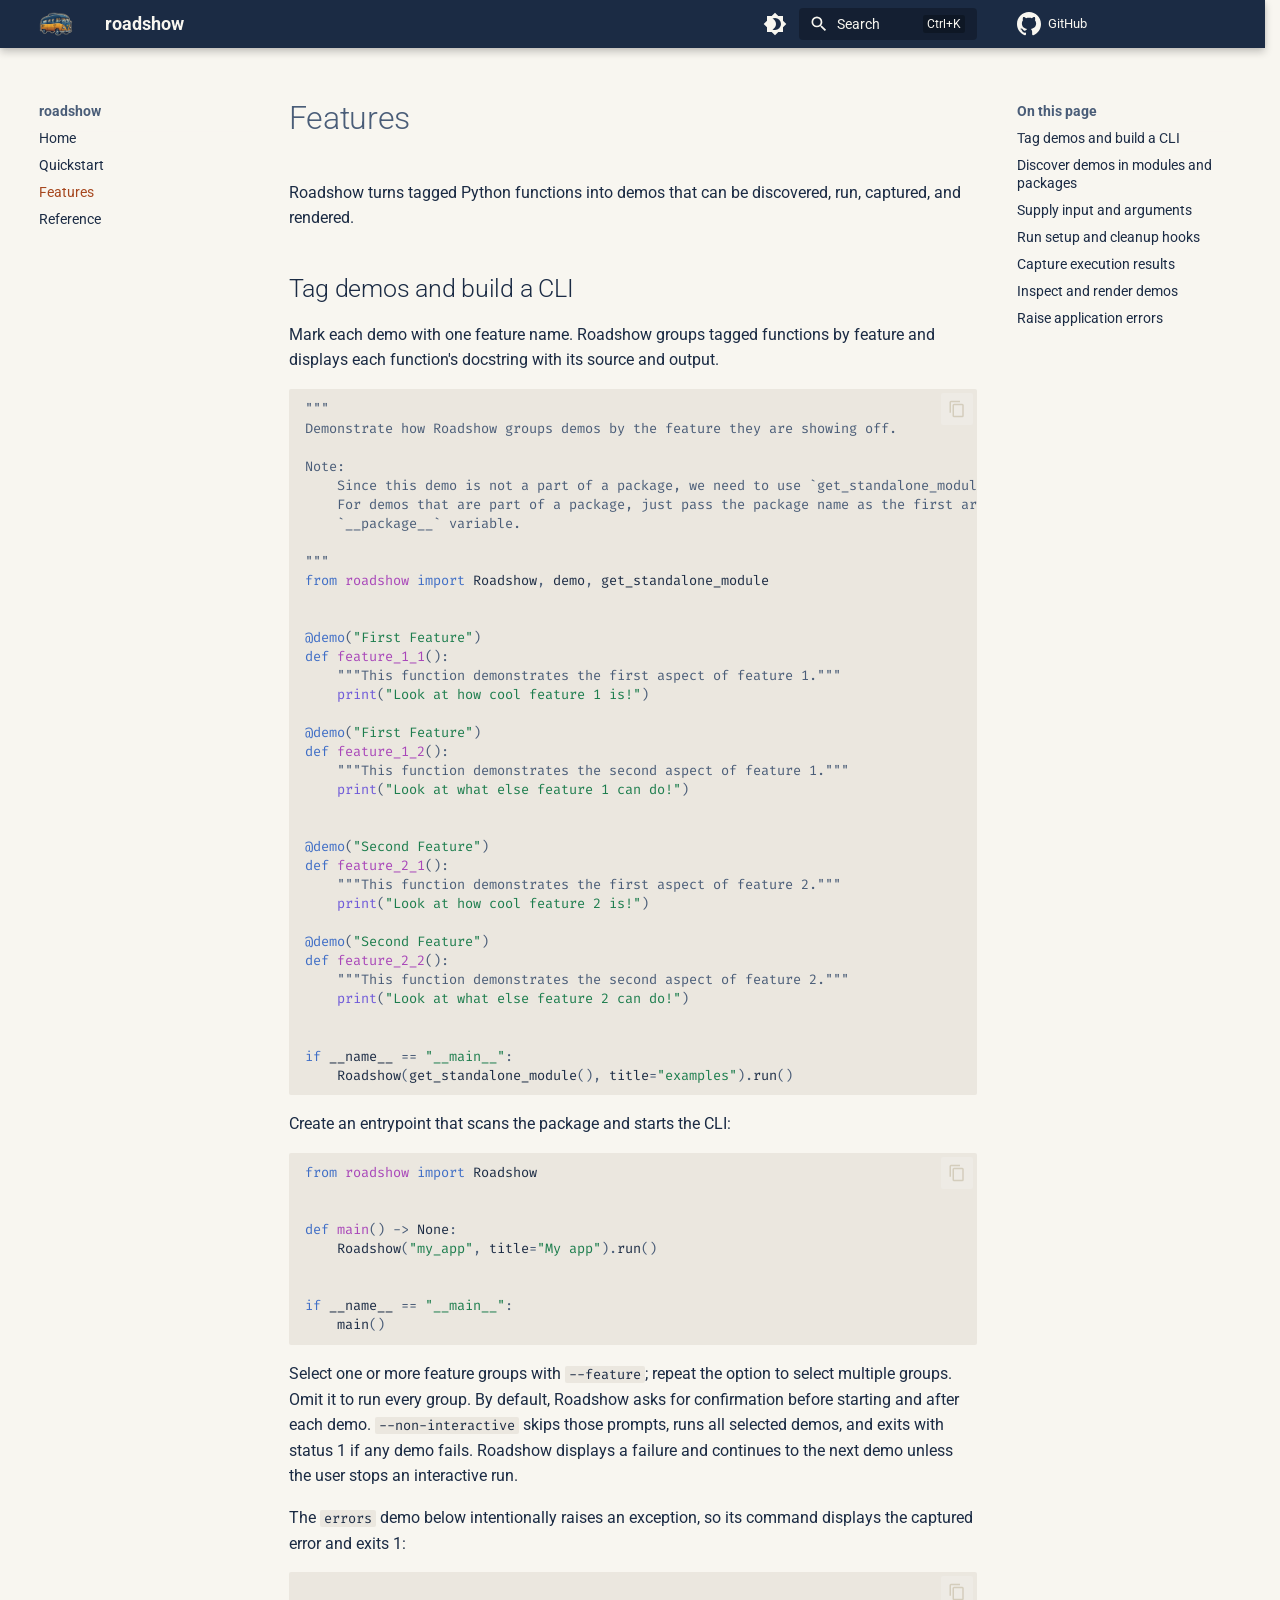
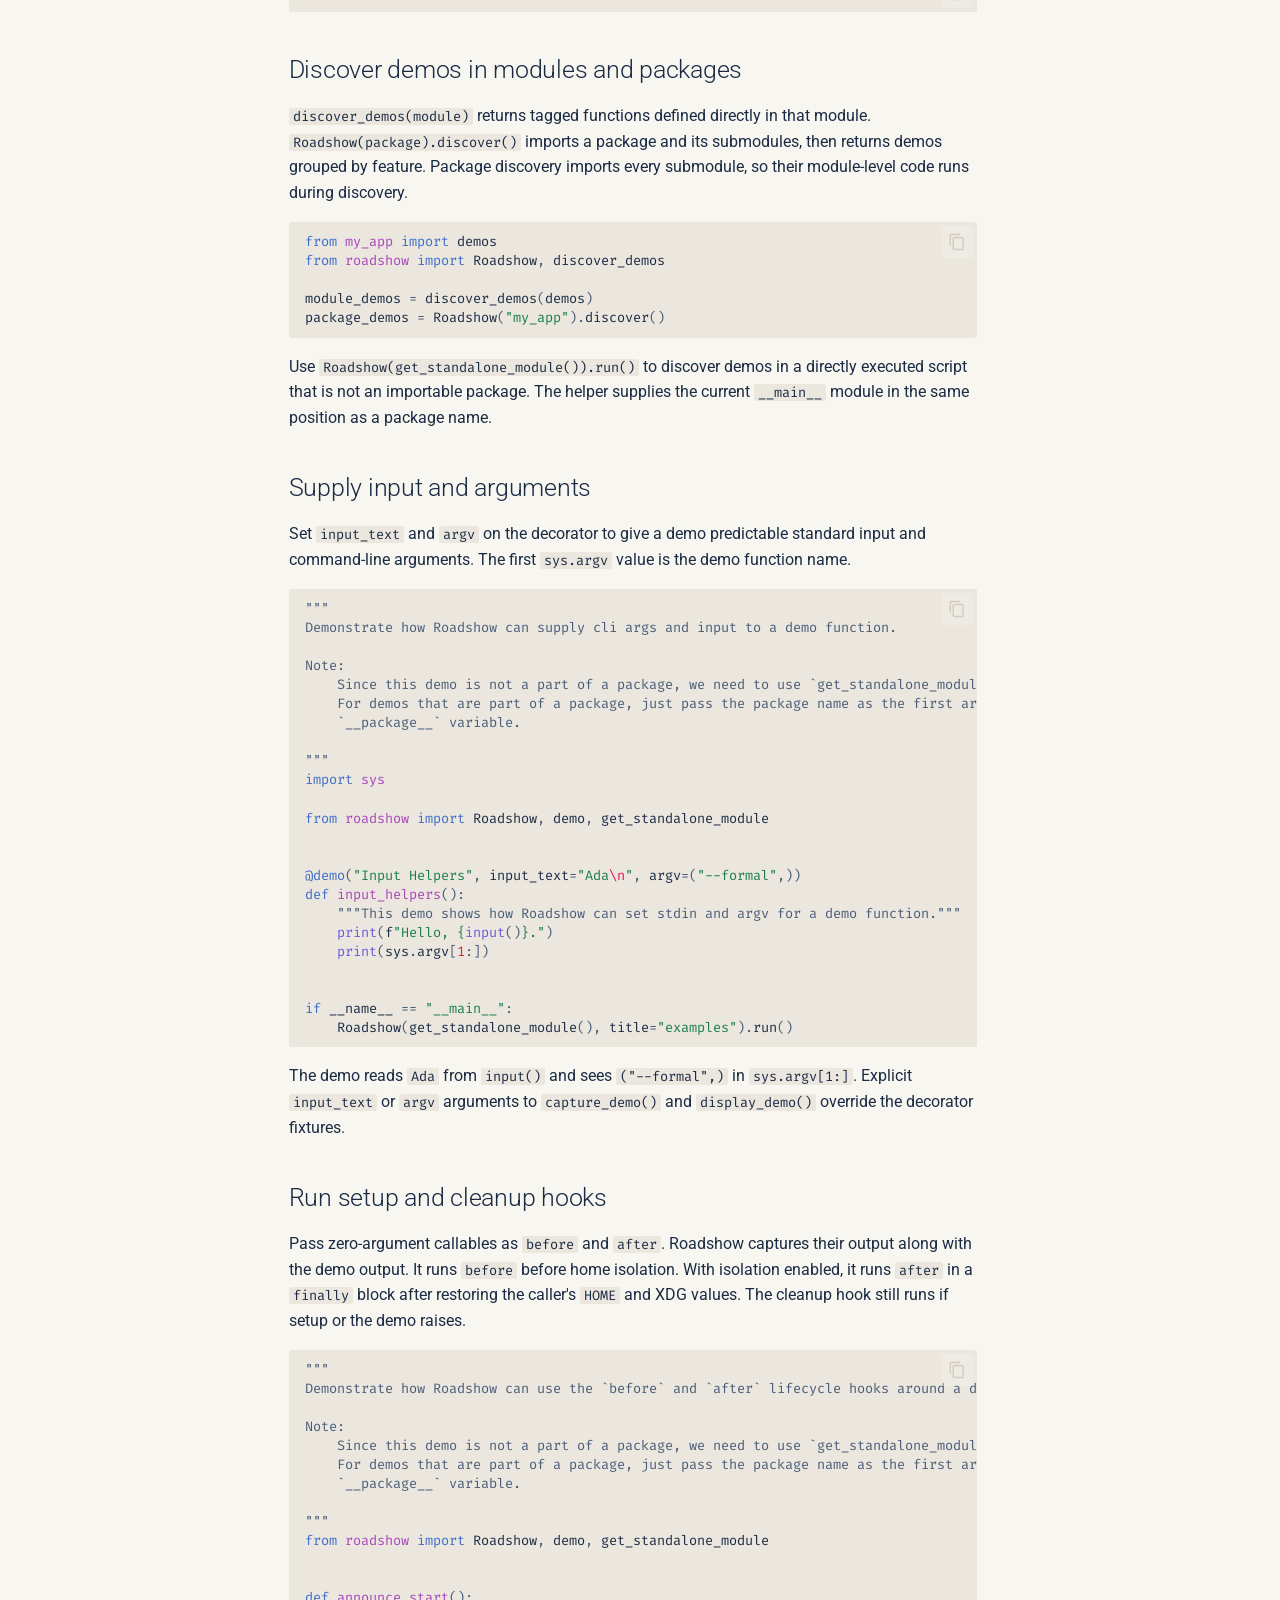
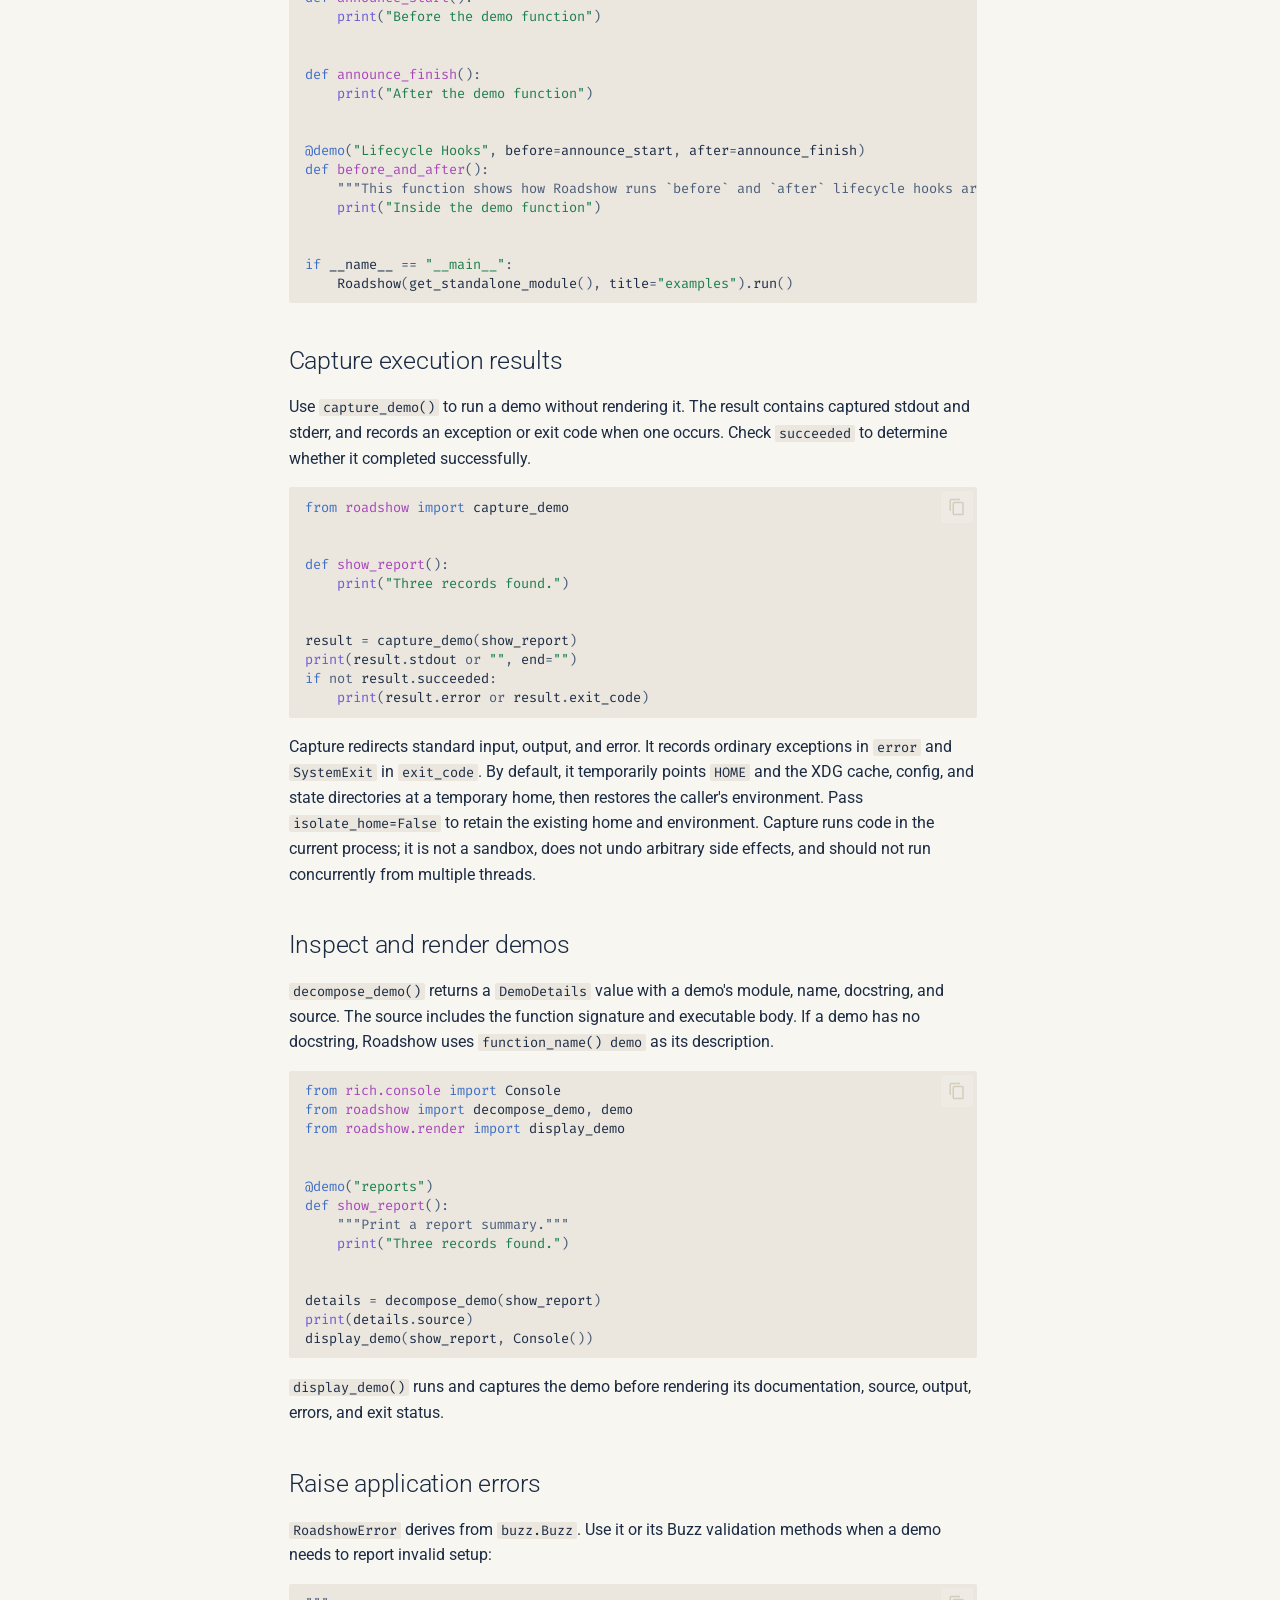
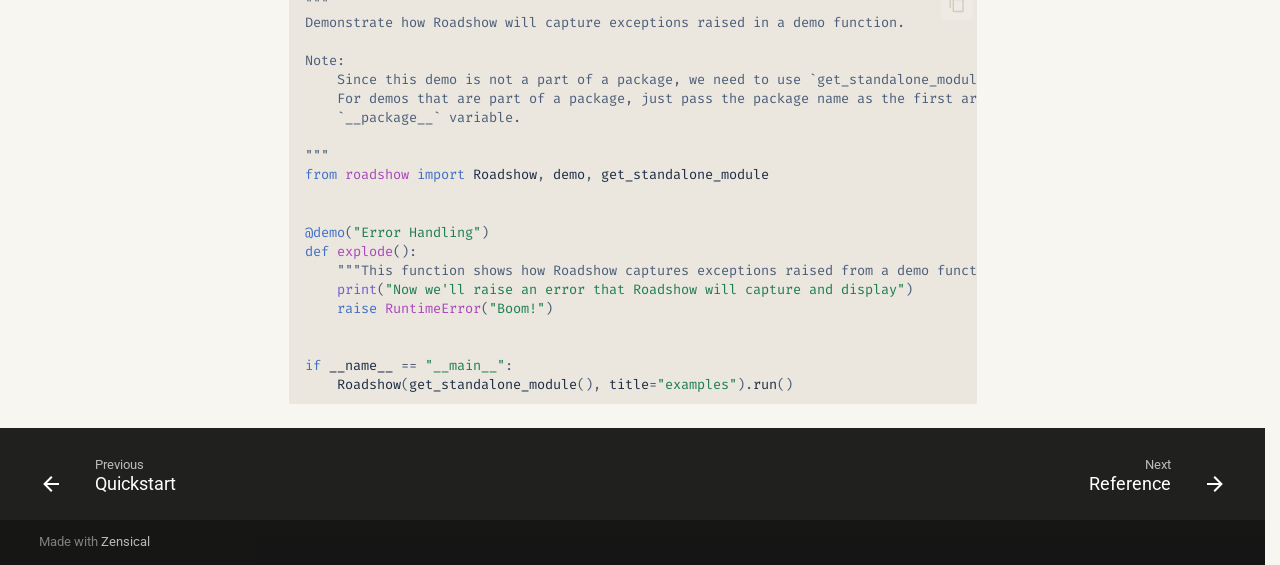
==== commit 291d74c2: "deploy: 25131276889507f4ebb0152813dd823d489d748d" ====
--- a/features/index.html
+++ b/features/index.html
@@ -589,32 +589,53 @@
 <h2 id="tag-demos-and-build-a-cli">Tag demos and build a CLI</h2>
 <p>Mark each demo with one feature name. Roadshow groups tagged functions by feature and displays each function's docstring
 with its source and output.</p>
-<div class="language-python highlight"><pre><span></span><code><span id="__span-0-1"><a id="__codelineno-0-1" name="__codelineno-0-1" href="#__codelineno-0-1"></a><span class="kn">from</span><span class="w"> </span><span class="nn">roadshow</span><span class="w"> </span><span class="kn">import</span> <span class="n">demo</span>
-</span><span id="__span-0-2"><a id="__codelineno-0-2" name="__codelineno-0-2" href="#__codelineno-0-2"></a>
+<div class="language-python highlight"><pre><span></span><code><span id="__span-0-1"><a id="__codelineno-0-1" name="__codelineno-0-1" href="#__codelineno-0-1"></a><span class="sd">"""</span>
+</span><span id="__span-0-2"><a id="__codelineno-0-2" name="__codelineno-0-2" href="#__codelineno-0-2"></a><span class="sd">Demonstrate how Roadshow groups demos by the feature they are showing off.</span>
 </span><span id="__span-0-3"><a id="__codelineno-0-3" name="__codelineno-0-3" href="#__codelineno-0-3"></a>
-</span><span id="__span-0-4"><a id="__codelineno-0-4" name="__codelineno-0-4" href="#__codelineno-0-4"></a><span class="nd">@demo</span><span class="p">(</span><span class="s2">"reports"</span><span class="p">)</span>
-</span><span id="__span-0-5"><a id="__codelineno-0-5" name="__codelineno-0-5" href="#__codelineno-0-5"></a><span class="k">def</span><span class="w"> </span><span class="nf">show_report</span><span class="p">():</span>
-</span><span id="__span-0-6"><a id="__codelineno-0-6" name="__codelineno-0-6" href="#__codelineno-0-6"></a><span class="w">    </span><span class="sd">"""Print the latest report."""</span>
-</span><span id="__span-0-7"><a id="__codelineno-0-7" name="__codelineno-0-7" href="#__codelineno-0-7"></a>    <span class="nb">print</span><span class="p">(</span><span class="s2">"Report ready"</span><span class="p">)</span>
+</span><span id="__span-0-4"><a id="__codelineno-0-4" name="__codelineno-0-4" href="#__codelineno-0-4"></a><span class="sd">Note:</span>
+</span><span id="__span-0-5"><a id="__codelineno-0-5" name="__codelineno-0-5" href="#__codelineno-0-5"></a><span class="sd">    Since this demo is not a part of a package, we need to use `get_standalone_module()`.</span>
+</span><span id="__span-0-6"><a id="__codelineno-0-6" name="__codelineno-0-6" href="#__codelineno-0-6"></a><span class="sd">    For demos that are part of a package, just pass the package name as the first arg to `Roadshow()` or use the special</span>
+</span><span id="__span-0-7"><a id="__codelineno-0-7" name="__codelineno-0-7" href="#__codelineno-0-7"></a><span class="sd">    `__package__` variable.</span>
 </span><span id="__span-0-8"><a id="__codelineno-0-8" name="__codelineno-0-8" href="#__codelineno-0-8"></a>
-</span><span id="__span-0-9"><a id="__codelineno-0-9" name="__codelineno-0-9" href="#__codelineno-0-9"></a>
-</span><span id="__span-0-10"><a id="__codelineno-0-10" name="__codelineno-0-10" href="#__codelineno-0-10"></a><span class="nd">@demo</span><span class="p">(</span><span class="s2">"exports"</span><span class="p">)</span>
-</span><span id="__span-0-11"><a id="__codelineno-0-11" name="__codelineno-0-11" href="#__codelineno-0-11"></a><span class="k">def</span><span class="w"> </span><span class="nf">export_report</span><span class="p">():</span>
-</span><span id="__span-0-12"><a id="__codelineno-0-12" name="__codelineno-0-12" href="#__codelineno-0-12"></a><span class="w">    </span><span class="sd">"""Export the latest report."""</span>
-</span><span id="__span-0-13"><a id="__codelineno-0-13" name="__codelineno-0-13" href="#__codelineno-0-13"></a>    <span class="nb">print</span><span class="p">(</span><span class="s2">"Export ready"</span><span class="p">)</span>
-</span><span id="__span-0-14"><a id="__codelineno-0-14" name="__codelineno-0-14" href="#__codelineno-0-14"></a>
-</span><span id="__span-0-15"><a id="__codelineno-0-15" name="__codelineno-0-15" href="#__codelineno-0-15"></a>
-</span><span id="__span-0-16"><a id="__codelineno-0-16" name="__codelineno-0-16" href="#__codelineno-0-16"></a><span class="nd">@demo</span><span class="p">(</span><span class="s2">"errors"</span><span class="p">)</span>
-</span><span id="__span-0-17"><a id="__codelineno-0-17" name="__codelineno-0-17" href="#__codelineno-0-17"></a><span class="k">def</span><span class="w"> </span><span class="nf">show_failure</span><span class="p">():</span>
-</span><span id="__span-0-18"><a id="__codelineno-0-18" name="__codelineno-0-18" href="#__codelineno-0-18"></a><span class="w">    </span><span class="sd">"""Demonstrate a captured exception."""</span>
-</span><span id="__span-0-19"><a id="__codelineno-0-19" name="__codelineno-0-19" href="#__codelineno-0-19"></a>    <span class="k">raise</span> <span class="ne">RuntimeError</span><span class="p">(</span><span class="s2">"Report unavailable"</span><span class="p">)</span>
+</span><span id="__span-0-9"><a id="__codelineno-0-9" name="__codelineno-0-9" href="#__codelineno-0-9"></a><span class="sd">"""</span>
+</span><span id="__span-0-10"><a id="__codelineno-0-10" name="__codelineno-0-10" href="#__codelineno-0-10"></a><span class="kn">from</span><span class="w"> </span><span class="nn">roadshow</span><span class="w"> </span><span class="kn">import</span> <span class="n">Roadshow</span><span class="p">,</span> <span class="n">demo</span><span class="p">,</span> <span class="n">get_standalone_module</span>
+</span><span id="__span-0-11"><a id="__codelineno-0-11" name="__codelineno-0-11" href="#__codelineno-0-11"></a>
+</span><span id="__span-0-12"><a id="__codelineno-0-12" name="__codelineno-0-12" href="#__codelineno-0-12"></a>
+</span><span id="__span-0-13"><a id="__codelineno-0-13" name="__codelineno-0-13" href="#__codelineno-0-13"></a><span class="nd">@demo</span><span class="p">(</span><span class="s2">"First Feature"</span><span class="p">)</span>
+</span><span id="__span-0-14"><a id="__codelineno-0-14" name="__codelineno-0-14" href="#__codelineno-0-14"></a><span class="k">def</span><span class="w"> </span><span class="nf">feature_1_1</span><span class="p">():</span>
+</span><span id="__span-0-15"><a id="__codelineno-0-15" name="__codelineno-0-15" href="#__codelineno-0-15"></a><span class="w">    </span><span class="sd">"""This function demonstrates the first aspect of feature 1."""</span>
+</span><span id="__span-0-16"><a id="__codelineno-0-16" name="__codelineno-0-16" href="#__codelineno-0-16"></a>    <span class="nb">print</span><span class="p">(</span><span class="s2">"Look at how cool feature 1 is!"</span><span class="p">)</span>
+</span><span id="__span-0-17"><a id="__codelineno-0-17" name="__codelineno-0-17" href="#__codelineno-0-17"></a>
+</span><span id="__span-0-18"><a id="__codelineno-0-18" name="__codelineno-0-18" href="#__codelineno-0-18"></a><span class="nd">@demo</span><span class="p">(</span><span class="s2">"First Feature"</span><span class="p">)</span>
+</span><span id="__span-0-19"><a id="__codelineno-0-19" name="__codelineno-0-19" href="#__codelineno-0-19"></a><span class="k">def</span><span class="w"> </span><span class="nf">feature_1_2</span><span class="p">():</span>
+</span><span id="__span-0-20"><a id="__codelineno-0-20" name="__codelineno-0-20" href="#__codelineno-0-20"></a><span class="w">    </span><span class="sd">"""This function demonstrates the second aspect of feature 1."""</span>
+</span><span id="__span-0-21"><a id="__codelineno-0-21" name="__codelineno-0-21" href="#__codelineno-0-21"></a>    <span class="nb">print</span><span class="p">(</span><span class="s2">"Look at what else feature 1 can do!"</span><span class="p">)</span>
+</span><span id="__span-0-22"><a id="__codelineno-0-22" name="__codelineno-0-22" href="#__codelineno-0-22"></a>
+</span><span id="__span-0-23"><a id="__codelineno-0-23" name="__codelineno-0-23" href="#__codelineno-0-23"></a>
+</span><span id="__span-0-24"><a id="__codelineno-0-24" name="__codelineno-0-24" href="#__codelineno-0-24"></a><span class="nd">@demo</span><span class="p">(</span><span class="s2">"Second Feature"</span><span class="p">)</span>
+</span><span id="__span-0-25"><a id="__codelineno-0-25" name="__codelineno-0-25" href="#__codelineno-0-25"></a><span class="k">def</span><span class="w"> </span><span class="nf">feature_2_1</span><span class="p">():</span>
+</span><span id="__span-0-26"><a id="__codelineno-0-26" name="__codelineno-0-26" href="#__codelineno-0-26"></a><span class="w">    </span><span class="sd">"""This function demonstrates the first aspect of feature 2."""</span>
+</span><span id="__span-0-27"><a id="__codelineno-0-27" name="__codelineno-0-27" href="#__codelineno-0-27"></a>    <span class="nb">print</span><span class="p">(</span><span class="s2">"Look at how cool feature 2 is!"</span><span class="p">)</span>
+</span><span id="__span-0-28"><a id="__codelineno-0-28" name="__codelineno-0-28" href="#__codelineno-0-28"></a>
+</span><span id="__span-0-29"><a id="__codelineno-0-29" name="__codelineno-0-29" href="#__codelineno-0-29"></a><span class="nd">@demo</span><span class="p">(</span><span class="s2">"Second Feature"</span><span class="p">)</span>
+</span><span id="__span-0-30"><a id="__codelineno-0-30" name="__codelineno-0-30" href="#__codelineno-0-30"></a><span class="k">def</span><span class="w"> </span><span class="nf">feature_2_2</span><span class="p">():</span>
+</span><span id="__span-0-31"><a id="__codelineno-0-31" name="__codelineno-0-31" href="#__codelineno-0-31"></a><span class="w">    </span><span class="sd">"""This function demonstrates the second aspect of feature 2."""</span>
+</span><span id="__span-0-32"><a id="__codelineno-0-32" name="__codelineno-0-32" href="#__codelineno-0-32"></a>    <span class="nb">print</span><span class="p">(</span><span class="s2">"Look at what else feature 2 can do!"</span><span class="p">)</span>
+</span><span id="__span-0-33"><a id="__codelineno-0-33" name="__codelineno-0-33" href="#__codelineno-0-33"></a>
+</span><span id="__span-0-34"><a id="__codelineno-0-34" name="__codelineno-0-34" href="#__codelineno-0-34"></a>
+</span><span id="__span-0-35"><a id="__codelineno-0-35" name="__codelineno-0-35" href="#__codelineno-0-35"></a><span class="k">if</span> <span class="vm">__name__</span> <span class="o">==</span> <span class="s2">"__main__"</span><span class="p">:</span>
+</span><span id="__span-0-36"><a id="__codelineno-0-36" name="__codelineno-0-36" href="#__codelineno-0-36"></a>    <span class="n">Roadshow</span><span class="p">(</span><span class="n">get_standalone_module</span><span class="p">(),</span> <span class="n">title</span><span class="o">=</span><span class="s2">"examples"</span><span class="p">)</span><span class="o">.</span><span class="n">run</span><span class="p">()</span>
 </span></code></pre></div>
 <p>Create an entrypoint that scans the package and starts the CLI:</p>
 <div class="language-python highlight"><pre><span></span><code><span id="__span-1-1"><a id="__codelineno-1-1" name="__codelineno-1-1" href="#__codelineno-1-1"></a><span class="kn">from</span><span class="w"> </span><span class="nn">roadshow</span><span class="w"> </span><span class="kn">import</span> <span class="n">Roadshow</span>
 </span><span id="__span-1-2"><a id="__codelineno-1-2" name="__codelineno-1-2" href="#__codelineno-1-2"></a>
 </span><span id="__span-1-3"><a id="__codelineno-1-3" name="__codelineno-1-3" href="#__codelineno-1-3"></a>
-</span><span id="__span-1-4"><a id="__codelineno-1-4" name="__codelineno-1-4" href="#__codelineno-1-4"></a><span class="k">def</span><span class="w"> </span><span class="nf">main</span><span class="p">():</span>
+</span><span id="__span-1-4"><a id="__codelineno-1-4" name="__codelineno-1-4" href="#__codelineno-1-4"></a><span class="k">def</span><span class="w"> </span><span class="nf">main</span><span class="p">()</span> <span class="o">-&gt;</span> <span class="kc">None</span><span class="p">:</span>
 </span><span id="__span-1-5"><a id="__codelineno-1-5" name="__codelineno-1-5" href="#__codelineno-1-5"></a>    <span class="n">Roadshow</span><span class="p">(</span><span class="s2">"my_app"</span><span class="p">,</span> <span class="n">title</span><span class="o">=</span><span class="s2">"My app"</span><span class="p">)</span><span class="o">.</span><span class="n">run</span><span class="p">()</span>
+</span><span id="__span-1-6"><a id="__codelineno-1-6" name="__codelineno-1-6" href="#__codelineno-1-6"></a>
+</span><span id="__span-1-7"><a id="__codelineno-1-7" name="__codelineno-1-7" href="#__codelineno-1-7"></a>
+</span><span id="__span-1-8"><a id="__codelineno-1-8" name="__codelineno-1-8" href="#__codelineno-1-8"></a><span class="k">if</span> <span class="vm">__name__</span> <span class="o">==</span> <span class="s2">"__main__"</span><span class="p">:</span>
+</span><span id="__span-1-9"><a id="__codelineno-1-9" name="__codelineno-1-9" href="#__codelineno-1-9"></a>    <span class="n">main</span><span class="p">()</span>
 </span></code></pre></div>
 <p>Select one or more feature groups with <code>--feature</code>; repeat the option to select multiple groups. Omit it to run every
 group. By default, Roadshow asks for confirmation before starting and after each demo. <code>--non-interactive</code> skips those
@@ -627,27 +648,40 @@
 <p><code>discover_demos(module)</code> returns tagged functions defined directly in that module. <code>Roadshow(package).discover()</code> imports
 a package and its submodules, then returns demos grouped by feature. Package discovery imports every submodule, so their
 module-level code runs during discovery.</p>
-<div class="language-python highlight"><pre><span></span><code><span id="__span-3-1"><a id="__codelineno-3-1" name="__codelineno-3-1" href="#__codelineno-3-1"></a><span class="kn">from</span><span class="w"> </span><span class="nn">importlib</span><span class="w"> </span><span class="kn">import</span> <span class="n">import_module</span>
-</span><span id="__span-3-2"><a id="__codelineno-3-2" name="__codelineno-3-2" href="#__codelineno-3-2"></a>
-</span><span id="__span-3-3"><a id="__codelineno-3-3" name="__codelineno-3-3" href="#__codelineno-3-3"></a><span class="kn">from</span><span class="w"> </span><span class="nn">roadshow</span><span class="w"> </span><span class="kn">import</span> <span class="n">Roadshow</span><span class="p">,</span> <span class="n">discover_demos</span>
-</span><span id="__span-3-4"><a id="__codelineno-3-4" name="__codelineno-3-4" href="#__codelineno-3-4"></a>
-</span><span id="__span-3-5"><a id="__codelineno-3-5" name="__codelineno-3-5" href="#__codelineno-3-5"></a>
-</span><span id="__span-3-6"><a id="__codelineno-3-6" name="__codelineno-3-6" href="#__codelineno-3-6"></a><span class="n">module_demos</span> <span class="o">=</span> <span class="n">discover_demos</span><span class="p">(</span><span class="n">import_module</span><span class="p">(</span><span class="s2">"my_app.demos"</span><span class="p">))</span>
-</span><span id="__span-3-7"><a id="__codelineno-3-7" name="__codelineno-3-7" href="#__codelineno-3-7"></a><span class="n">package_demos</span> <span class="o">=</span> <span class="n">Roadshow</span><span class="p">(</span><span class="s2">"my_app"</span><span class="p">)</span><span class="o">.</span><span class="n">discover</span><span class="p">()</span>
+<div class="language-python highlight"><pre><span></span><code><span id="__span-3-1"><a id="__codelineno-3-1" name="__codelineno-3-1" href="#__codelineno-3-1"></a><span class="kn">from</span><span class="w"> </span><span class="nn">my_app</span><span class="w"> </span><span class="kn">import</span> <span class="n">demos</span>
+</span><span id="__span-3-2"><a id="__codelineno-3-2" name="__codelineno-3-2" href="#__codelineno-3-2"></a><span class="kn">from</span><span class="w"> </span><span class="nn">roadshow</span><span class="w"> </span><span class="kn">import</span> <span class="n">Roadshow</span><span class="p">,</span> <span class="n">discover_demos</span>
+</span><span id="__span-3-3"><a id="__codelineno-3-3" name="__codelineno-3-3" href="#__codelineno-3-3"></a>
+</span><span id="__span-3-4"><a id="__codelineno-3-4" name="__codelineno-3-4" href="#__codelineno-3-4"></a><span class="n">module_demos</span> <span class="o">=</span> <span class="n">discover_demos</span><span class="p">(</span><span class="n">demos</span><span class="p">)</span>
+</span><span id="__span-3-5"><a id="__codelineno-3-5" name="__codelineno-3-5" href="#__codelineno-3-5"></a><span class="n">package_demos</span> <span class="o">=</span> <span class="n">Roadshow</span><span class="p">(</span><span class="s2">"my_app"</span><span class="p">)</span><span class="o">.</span><span class="n">discover</span><span class="p">()</span>
 </span></code></pre></div>
+<p>Use <code>Roadshow(get_standalone_module()).run()</code> to discover demos in a directly executed script that is not an importable
+package. The helper supplies the current <code>__main__</code> module in the same position as a package name.</p>
 <h2 id="supply-input-and-arguments">Supply input and arguments</h2>
 <p>Set <code>input_text</code> and <code>argv</code> on the decorator to give a demo predictable standard input and command-line arguments. The
 first <code>sys.argv</code> value is the demo function name.</p>
-<div class="language-python highlight"><pre><span></span><code><span id="__span-4-1"><a id="__codelineno-4-1" name="__codelineno-4-1" href="#__codelineno-4-1"></a><span class="kn">import</span><span class="w"> </span><span class="nn">sys</span>
-</span><span id="__span-4-2"><a id="__codelineno-4-2" name="__codelineno-4-2" href="#__codelineno-4-2"></a>
-</span><span id="__span-4-3"><a id="__codelineno-4-3" name="__codelineno-4-3" href="#__codelineno-4-3"></a><span class="kn">from</span><span class="w"> </span><span class="nn">roadshow</span><span class="w"> </span><span class="kn">import</span> <span class="n">demo</span>
-</span><span id="__span-4-4"><a id="__codelineno-4-4" name="__codelineno-4-4" href="#__codelineno-4-4"></a>
-</span><span id="__span-4-5"><a id="__codelineno-4-5" name="__codelineno-4-5" href="#__codelineno-4-5"></a>
-</span><span id="__span-4-6"><a id="__codelineno-4-6" name="__codelineno-4-6" href="#__codelineno-4-6"></a><span class="nd">@demo</span><span class="p">(</span><span class="s2">"greetings"</span><span class="p">,</span> <span class="n">input_text</span><span class="o">=</span><span class="s2">"Ada</span><span class="se">\n</span><span class="s2">"</span><span class="p">,</span> <span class="n">argv</span><span class="o">=</span><span class="p">(</span><span class="s2">"--formal"</span><span class="p">,))</span>
-</span><span id="__span-4-7"><a id="__codelineno-4-7" name="__codelineno-4-7" href="#__codelineno-4-7"></a><span class="k">def</span><span class="w"> </span><span class="nf">greet</span><span class="p">():</span>
-</span><span id="__span-4-8"><a id="__codelineno-4-8" name="__codelineno-4-8" href="#__codelineno-4-8"></a><span class="w">    </span><span class="sd">"""Greet a name supplied through standard input."""</span>
-</span><span id="__span-4-9"><a id="__codelineno-4-9" name="__codelineno-4-9" href="#__codelineno-4-9"></a>    <span class="nb">print</span><span class="p">(</span><span class="sa">f</span><span class="s2">"Hello, </span><span class="si">{</span><span class="nb">input</span><span class="p">()</span><span class="si">}</span><span class="s2">."</span><span class="p">)</span>
-</span><span id="__span-4-10"><a id="__codelineno-4-10" name="__codelineno-4-10" href="#__codelineno-4-10"></a>    <span class="nb">print</span><span class="p">(</span><span class="n">sys</span><span class="o">.</span><span class="n">argv</span><span class="p">[</span><span class="mi">1</span><span class="p">:])</span>
+<div class="language-python highlight"><pre><span></span><code><span id="__span-4-1"><a id="__codelineno-4-1" name="__codelineno-4-1" href="#__codelineno-4-1"></a><span class="sd">"""</span>
+</span><span id="__span-4-2"><a id="__codelineno-4-2" name="__codelineno-4-2" href="#__codelineno-4-2"></a><span class="sd">Demonstrate how Roadshow can supply cli args and input to a demo function.</span>
+</span><span id="__span-4-3"><a id="__codelineno-4-3" name="__codelineno-4-3" href="#__codelineno-4-3"></a>
+</span><span id="__span-4-4"><a id="__codelineno-4-4" name="__codelineno-4-4" href="#__codelineno-4-4"></a><span class="sd">Note:</span>
+</span><span id="__span-4-5"><a id="__codelineno-4-5" name="__codelineno-4-5" href="#__codelineno-4-5"></a><span class="sd">    Since this demo is not a part of a package, we need to use `get_standalone_module()`.</span>
+</span><span id="__span-4-6"><a id="__codelineno-4-6" name="__codelineno-4-6" href="#__codelineno-4-6"></a><span class="sd">    For demos that are part of a package, just pass the package name as the first arg to `Roadshow()` or use the special</span>
+</span><span id="__span-4-7"><a id="__codelineno-4-7" name="__codelineno-4-7" href="#__codelineno-4-7"></a><span class="sd">    `__package__` variable.</span>
+</span><span id="__span-4-8"><a id="__codelineno-4-8" name="__codelineno-4-8" href="#__codelineno-4-8"></a>
+</span><span id="__span-4-9"><a id="__codelineno-4-9" name="__codelineno-4-9" href="#__codelineno-4-9"></a><span class="sd">"""</span>
+</span><span id="__span-4-10"><a id="__codelineno-4-10" name="__codelineno-4-10" href="#__codelineno-4-10"></a><span class="kn">import</span><span class="w"> </span><span class="nn">sys</span>
+</span><span id="__span-4-11"><a id="__codelineno-4-11" name="__codelineno-4-11" href="#__codelineno-4-11"></a>
+</span><span id="__span-4-12"><a id="__codelineno-4-12" name="__codelineno-4-12" href="#__codelineno-4-12"></a><span class="kn">from</span><span class="w"> </span><span class="nn">roadshow</span><span class="w"> </span><span class="kn">import</span> <span class="n">Roadshow</span><span class="p">,</span> <span class="n">demo</span><span class="p">,</span> <span class="n">get_standalone_module</span>
+</span><span id="__span-4-13"><a id="__codelineno-4-13" name="__codelineno-4-13" href="#__codelineno-4-13"></a>
+</span><span id="__span-4-14"><a id="__codelineno-4-14" name="__codelineno-4-14" href="#__codelineno-4-14"></a>
+</span><span id="__span-4-15"><a id="__codelineno-4-15" name="__codelineno-4-15" href="#__codelineno-4-15"></a><span class="nd">@demo</span><span class="p">(</span><span class="s2">"Input Helpers"</span><span class="p">,</span> <span class="n">input_text</span><span class="o">=</span><span class="s2">"Ada</span><span class="se">\n</span><span class="s2">"</span><span class="p">,</span> <span class="n">argv</span><span class="o">=</span><span class="p">(</span><span class="s2">"--formal"</span><span class="p">,))</span>
+</span><span id="__span-4-16"><a id="__codelineno-4-16" name="__codelineno-4-16" href="#__codelineno-4-16"></a><span class="k">def</span><span class="w"> </span><span class="nf">input_helpers</span><span class="p">():</span>
+</span><span id="__span-4-17"><a id="__codelineno-4-17" name="__codelineno-4-17" href="#__codelineno-4-17"></a><span class="w">    </span><span class="sd">"""This demo shows how Roadshow can set stdin and argv for a demo function."""</span>
+</span><span id="__span-4-18"><a id="__codelineno-4-18" name="__codelineno-4-18" href="#__codelineno-4-18"></a>    <span class="nb">print</span><span class="p">(</span><span class="sa">f</span><span class="s2">"Hello, </span><span class="si">{</span><span class="nb">input</span><span class="p">()</span><span class="si">}</span><span class="s2">."</span><span class="p">)</span>
+</span><span id="__span-4-19"><a id="__codelineno-4-19" name="__codelineno-4-19" href="#__codelineno-4-19"></a>    <span class="nb">print</span><span class="p">(</span><span class="n">sys</span><span class="o">.</span><span class="n">argv</span><span class="p">[</span><span class="mi">1</span><span class="p">:])</span>
+</span><span id="__span-4-20"><a id="__codelineno-4-20" name="__codelineno-4-20" href="#__codelineno-4-20"></a>
+</span><span id="__span-4-21"><a id="__codelineno-4-21" name="__codelineno-4-21" href="#__codelineno-4-21"></a>
+</span><span id="__span-4-22"><a id="__codelineno-4-22" name="__codelineno-4-22" href="#__codelineno-4-22"></a><span class="k">if</span> <span class="vm">__name__</span> <span class="o">==</span> <span class="s2">"__main__"</span><span class="p">:</span>
+</span><span id="__span-4-23"><a id="__codelineno-4-23" name="__codelineno-4-23" href="#__codelineno-4-23"></a>    <span class="n">Roadshow</span><span class="p">(</span><span class="n">get_standalone_module</span><span class="p">(),</span> <span class="n">title</span><span class="o">=</span><span class="s2">"examples"</span><span class="p">)</span><span class="o">.</span><span class="n">run</span><span class="p">()</span>
 </span></code></pre></div>
 <p>The demo reads <code>Ada</code> from <code>input()</code> and sees <code>("--formal",)</code> in <code>sys.argv[1:]</code>. Explicit <code>input_text</code> or <code>argv</code>
 arguments to <code>capture_demo()</code> and <code>display_demo()</code> override the decorator fixtures.</p>
@@ -655,33 +689,49 @@
 <p>Pass zero-argument callables as <code>before</code> and <code>after</code>. Roadshow captures their output along with the demo output. It runs
 <code>before</code> before home isolation. With isolation enabled, it runs <code>after</code> in a <code>finally</code> block after restoring the
 caller's <code>HOME</code> and XDG values. The cleanup hook still runs if setup or the demo raises.</p>
-<div class="language-python highlight"><pre><span></span><code><span id="__span-5-1"><a id="__codelineno-5-1" name="__codelineno-5-1" href="#__codelineno-5-1"></a><span class="kn">from</span><span class="w"> </span><span class="nn">roadshow</span><span class="w"> </span><span class="kn">import</span> <span class="n">demo</span>
-</span><span id="__span-5-2"><a id="__codelineno-5-2" name="__codelineno-5-2" href="#__codelineno-5-2"></a>
+<div class="language-python highlight"><pre><span></span><code><span id="__span-5-1"><a id="__codelineno-5-1" name="__codelineno-5-1" href="#__codelineno-5-1"></a><span class="sd">"""</span>
+</span><span id="__span-5-2"><a id="__codelineno-5-2" name="__codelineno-5-2" href="#__codelineno-5-2"></a><span class="sd">Demonstrate how Roadshow can use the `before` and `after` lifecycle hooks around a demo function.</span>
 </span><span id="__span-5-3"><a id="__codelineno-5-3" name="__codelineno-5-3" href="#__codelineno-5-3"></a>
-</span><span id="__span-5-4"><a id="__codelineno-5-4" name="__codelineno-5-4" href="#__codelineno-5-4"></a><span class="k">def</span><span class="w"> </span><span class="nf">announce_start</span><span class="p">():</span>
-</span><span id="__span-5-5"><a id="__codelineno-5-5" name="__codelineno-5-5" href="#__codelineno-5-5"></a>    <span class="nb">print</span><span class="p">(</span><span class="s2">"Starting demo"</span><span class="p">)</span>
-</span><span id="__span-5-6"><a id="__codelineno-5-6" name="__codelineno-5-6" href="#__codelineno-5-6"></a>
-</span><span id="__span-5-7"><a id="__codelineno-5-7" name="__codelineno-5-7" href="#__codelineno-5-7"></a>
-</span><span id="__span-5-8"><a id="__codelineno-5-8" name="__codelineno-5-8" href="#__codelineno-5-8"></a><span class="k">def</span><span class="w"> </span><span class="nf">announce_finish</span><span class="p">():</span>
-</span><span id="__span-5-9"><a id="__codelineno-5-9" name="__codelineno-5-9" href="#__codelineno-5-9"></a>    <span class="nb">print</span><span class="p">(</span><span class="s2">"Finished demo"</span><span class="p">)</span>
-</span><span id="__span-5-10"><a id="__codelineno-5-10" name="__codelineno-5-10" href="#__codelineno-5-10"></a>
+</span><span id="__span-5-4"><a id="__codelineno-5-4" name="__codelineno-5-4" href="#__codelineno-5-4"></a><span class="sd">Note:</span>
+</span><span id="__span-5-5"><a id="__codelineno-5-5" name="__codelineno-5-5" href="#__codelineno-5-5"></a><span class="sd">    Since this demo is not a part of a package, we need to use `get_standalone_module()`.</span>
+</span><span id="__span-5-6"><a id="__codelineno-5-6" name="__codelineno-5-6" href="#__codelineno-5-6"></a><span class="sd">    For demos that are part of a package, just pass the package name as the first arg to `Roadshow()` or use the special</span>
+</span><span id="__span-5-7"><a id="__codelineno-5-7" name="__codelineno-5-7" href="#__codelineno-5-7"></a><span class="sd">    `__package__` variable.</span>
+</span><span id="__span-5-8"><a id="__codelineno-5-8" name="__codelineno-5-8" href="#__codelineno-5-8"></a>
+</span><span id="__span-5-9"><a id="__codelineno-5-9" name="__codelineno-5-9" href="#__codelineno-5-9"></a><span class="sd">"""</span>
+</span><span id="__span-5-10"><a id="__codelineno-5-10" name="__codelineno-5-10" href="#__codelineno-5-10"></a><span class="kn">from</span><span class="w"> </span><span class="nn">roadshow</span><span class="w"> </span><span class="kn">import</span> <span class="n">Roadshow</span><span class="p">,</span> <span class="n">demo</span><span class="p">,</span> <span class="n">get_standalone_module</span>
 </span><span id="__span-5-11"><a id="__codelineno-5-11" name="__codelineno-5-11" href="#__codelineno-5-11"></a>
-</span><span id="__span-5-12"><a id="__codelineno-5-12" name="__codelineno-5-12" href="#__codelineno-5-12"></a><span class="nd">@demo</span><span class="p">(</span><span class="s2">"greetings"</span><span class="p">,</span> <span class="n">before</span><span class="o">=</span><span class="n">announce_start</span><span class="p">,</span> <span class="n">after</span><span class="o">=</span><span class="n">announce_finish</span><span class="p">)</span>
-</span><span id="__span-5-13"><a id="__codelineno-5-13" name="__codelineno-5-13" href="#__codelineno-5-13"></a><span class="k">def</span><span class="w"> </span><span class="nf">greet</span><span class="p">():</span>
-</span><span id="__span-5-14"><a id="__codelineno-5-14" name="__codelineno-5-14" href="#__codelineno-5-14"></a><span class="w">    </span><span class="sd">"""Print a greeting."""</span>
-</span><span id="__span-5-15"><a id="__codelineno-5-15" name="__codelineno-5-15" href="#__codelineno-5-15"></a>    <span class="nb">print</span><span class="p">(</span><span class="s2">"Hello"</span><span class="p">)</span>
+</span><span id="__span-5-12"><a id="__codelineno-5-12" name="__codelineno-5-12" href="#__codelineno-5-12"></a>
+</span><span id="__span-5-13"><a id="__codelineno-5-13" name="__codelineno-5-13" href="#__codelineno-5-13"></a><span class="k">def</span><span class="w"> </span><span class="nf">announce_start</span><span class="p">():</span>
+</span><span id="__span-5-14"><a id="__codelineno-5-14" name="__codelineno-5-14" href="#__codelineno-5-14"></a>    <span class="nb">print</span><span class="p">(</span><span class="s2">"Before the demo function"</span><span class="p">)</span>
+</span><span id="__span-5-15"><a id="__codelineno-5-15" name="__codelineno-5-15" href="#__codelineno-5-15"></a>
+</span><span id="__span-5-16"><a id="__codelineno-5-16" name="__codelineno-5-16" href="#__codelineno-5-16"></a>
+</span><span id="__span-5-17"><a id="__codelineno-5-17" name="__codelineno-5-17" href="#__codelineno-5-17"></a><span class="k">def</span><span class="w"> </span><span class="nf">announce_finish</span><span class="p">():</span>
+</span><span id="__span-5-18"><a id="__codelineno-5-18" name="__codelineno-5-18" href="#__codelineno-5-18"></a>    <span class="nb">print</span><span class="p">(</span><span class="s2">"After the demo function"</span><span class="p">)</span>
+</span><span id="__span-5-19"><a id="__codelineno-5-19" name="__codelineno-5-19" href="#__codelineno-5-19"></a>
+</span><span id="__span-5-20"><a id="__codelineno-5-20" name="__codelineno-5-20" href="#__codelineno-5-20"></a>
+</span><span id="__span-5-21"><a id="__codelineno-5-21" name="__codelineno-5-21" href="#__codelineno-5-21"></a><span class="nd">@demo</span><span class="p">(</span><span class="s2">"Lifecycle Hooks"</span><span class="p">,</span> <span class="n">before</span><span class="o">=</span><span class="n">announce_start</span><span class="p">,</span> <span class="n">after</span><span class="o">=</span><span class="n">announce_finish</span><span class="p">)</span>
+</span><span id="__span-5-22"><a id="__codelineno-5-22" name="__codelineno-5-22" href="#__codelineno-5-22"></a><span class="k">def</span><span class="w"> </span><span class="nf">before_and_after</span><span class="p">():</span>
+</span><span id="__span-5-23"><a id="__codelineno-5-23" name="__codelineno-5-23" href="#__codelineno-5-23"></a><span class="w">    </span><span class="sd">"""This function shows how Roadshow runs `before` and `after` lifecycle hooks around a demo function."""</span>
+</span><span id="__span-5-24"><a id="__codelineno-5-24" name="__codelineno-5-24" href="#__codelineno-5-24"></a>    <span class="nb">print</span><span class="p">(</span><span class="s2">"Inside the demo function"</span><span class="p">)</span>
+</span><span id="__span-5-25"><a id="__codelineno-5-25" name="__codelineno-5-25" href="#__codelineno-5-25"></a>
+</span><span id="__span-5-26"><a id="__codelineno-5-26" name="__codelineno-5-26" href="#__codelineno-5-26"></a>
+</span><span id="__span-5-27"><a id="__codelineno-5-27" name="__codelineno-5-27" href="#__codelineno-5-27"></a><span class="k">if</span> <span class="vm">__name__</span> <span class="o">==</span> <span class="s2">"__main__"</span><span class="p">:</span>
+</span><span id="__span-5-28"><a id="__codelineno-5-28" name="__codelineno-5-28" href="#__codelineno-5-28"></a>    <span class="n">Roadshow</span><span class="p">(</span><span class="n">get_standalone_module</span><span class="p">(),</span> <span class="n">title</span><span class="o">=</span><span class="s2">"examples"</span><span class="p">)</span><span class="o">.</span><span class="n">run</span><span class="p">()</span>
 </span></code></pre></div>
 <h2 id="capture-execution-results">Capture execution results</h2>
 <p>Use <code>capture_demo()</code> to run a demo without rendering it. The result contains captured stdout and stderr, and records an
 exception or exit code when one occurs. Check <code>succeeded</code> to determine whether it completed successfully.</p>
-<div class="language-python highlight"><pre><span></span><code><span id="__span-6-1"><a id="__codelineno-6-1" name="__codelineno-6-1" href="#__codelineno-6-1"></a><span class="kn">from</span><span class="w"> </span><span class="nn">my_app.demos</span><span class="w"> </span><span class="kn">import</span> <span class="n">show_report</span>
-</span><span id="__span-6-2"><a id="__codelineno-6-2" name="__codelineno-6-2" href="#__codelineno-6-2"></a><span class="kn">from</span><span class="w"> </span><span class="nn">roadshow</span><span class="w"> </span><span class="kn">import</span> <span class="n">capture_demo</span>
+<div class="language-python highlight"><pre><span></span><code><span id="__span-6-1"><a id="__codelineno-6-1" name="__codelineno-6-1" href="#__codelineno-6-1"></a><span class="kn">from</span><span class="w"> </span><span class="nn">roadshow</span><span class="w"> </span><span class="kn">import</span> <span class="n">capture_demo</span>
+</span><span id="__span-6-2"><a id="__codelineno-6-2" name="__codelineno-6-2" href="#__codelineno-6-2"></a>
 </span><span id="__span-6-3"><a id="__codelineno-6-3" name="__codelineno-6-3" href="#__codelineno-6-3"></a>
-</span><span id="__span-6-4"><a id="__codelineno-6-4" name="__codelineno-6-4" href="#__codelineno-6-4"></a><span class="n">result</span> <span class="o">=</span> <span class="n">capture_demo</span><span class="p">(</span><span class="n">show_report</span><span class="p">)</span>
-</span><span id="__span-6-5"><a id="__codelineno-6-5" name="__codelineno-6-5" href="#__codelineno-6-5"></a><span class="k">if</span> <span class="n">result</span><span class="o">.</span><span class="n">stdout</span><span class="p">:</span>
-</span><span id="__span-6-6"><a id="__codelineno-6-6" name="__codelineno-6-6" href="#__codelineno-6-6"></a>    <span class="nb">print</span><span class="p">(</span><span class="n">result</span><span class="o">.</span><span class="n">stdout</span><span class="p">,</span> <span class="n">end</span><span class="o">=</span><span class="s2">""</span><span class="p">)</span>
-</span><span id="__span-6-7"><a id="__codelineno-6-7" name="__codelineno-6-7" href="#__codelineno-6-7"></a><span class="k">if</span> <span class="ow">not</span> <span class="n">result</span><span class="o">.</span><span class="n">succeeded</span><span class="p">:</span>
-</span><span id="__span-6-8"><a id="__codelineno-6-8" name="__codelineno-6-8" href="#__codelineno-6-8"></a>    <span class="nb">print</span><span class="p">(</span><span class="n">result</span><span class="o">.</span><span class="n">error</span> <span class="ow">or</span> <span class="n">result</span><span class="o">.</span><span class="n">exit_code</span><span class="p">)</span>
+</span><span id="__span-6-4"><a id="__codelineno-6-4" name="__codelineno-6-4" href="#__codelineno-6-4"></a><span class="k">def</span><span class="w"> </span><span class="nf">show_report</span><span class="p">():</span>
+</span><span id="__span-6-5"><a id="__codelineno-6-5" name="__codelineno-6-5" href="#__codelineno-6-5"></a>    <span class="nb">print</span><span class="p">(</span><span class="s2">"Three records found."</span><span class="p">)</span>
+</span><span id="__span-6-6"><a id="__codelineno-6-6" name="__codelineno-6-6" href="#__codelineno-6-6"></a>
+</span><span id="__span-6-7"><a id="__codelineno-6-7" name="__codelineno-6-7" href="#__codelineno-6-7"></a>
+</span><span id="__span-6-8"><a id="__codelineno-6-8" name="__codelineno-6-8" href="#__codelineno-6-8"></a><span class="n">result</span> <span class="o">=</span> <span class="n">capture_demo</span><span class="p">(</span><span class="n">show_report</span><span class="p">)</span>
+</span><span id="__span-6-9"><a id="__codelineno-6-9" name="__codelineno-6-9" href="#__codelineno-6-9"></a><span class="nb">print</span><span class="p">(</span><span class="n">result</span><span class="o">.</span><span class="n">stdout</span> <span class="ow">or</span> <span class="s2">""</span><span class="p">,</span> <span class="n">end</span><span class="o">=</span><span class="s2">""</span><span class="p">)</span>
+</span><span id="__span-6-10"><a id="__codelineno-6-10" name="__codelineno-6-10" href="#__codelineno-6-10"></a><span class="k">if</span> <span class="ow">not</span> <span class="n">result</span><span class="o">.</span><span class="n">succeeded</span><span class="p">:</span>
+</span><span id="__span-6-11"><a id="__codelineno-6-11" name="__codelineno-6-11" href="#__codelineno-6-11"></a>    <span class="nb">print</span><span class="p">(</span><span class="n">result</span><span class="o">.</span><span class="n">error</span> <span class="ow">or</span> <span class="n">result</span><span class="o">.</span><span class="n">exit_code</span><span class="p">)</span>
 </span></code></pre></div>
 <p>Capture redirects standard input, output, and error. It records ordinary exceptions in <code>error</code> and <code>SystemExit</code> in
 <code>exit_code</code>. By default, it temporarily points <code>HOME</code> and the XDG cache, config, and state directories at a temporary
@@ -689,29 +739,48 @@
 Capture runs code in the current process; it is not a sandbox, does not undo arbitrary side effects, and should not run
 concurrently from multiple threads.</p>
 <h2 id="inspect-and-render-demos">Inspect and render demos</h2>
-<p><code>decompose_demo()</code> returns a <code>DemoDetails</code> value with a demo's module, name, docstring, and executable source. Every demo
-rendered by <code>display_demo()</code> needs a docstring; Roadshow uses it as the demo description. <code>decompose_demo()</code> raises
-<code>RoadshowError</code> if the docstring is missing.</p>
+<p><code>decompose_demo()</code> returns a <code>DemoDetails</code> value with a demo's module, name, docstring, and source. The source includes
+the function signature and executable body. If a demo has no docstring, Roadshow uses <code>function_name() demo</code> as its
+description.</p>
 <div class="language-python highlight"><pre><span></span><code><span id="__span-7-1"><a id="__codelineno-7-1" name="__codelineno-7-1" href="#__codelineno-7-1"></a><span class="kn">from</span><span class="w"> </span><span class="nn">rich.console</span><span class="w"> </span><span class="kn">import</span> <span class="n">Console</span>
-</span><span id="__span-7-2"><a id="__codelineno-7-2" name="__codelineno-7-2" href="#__codelineno-7-2"></a><span class="kn">from</span><span class="w"> </span><span class="nn">roadshow</span><span class="w"> </span><span class="kn">import</span> <span class="n">decompose_demo</span>
+</span><span id="__span-7-2"><a id="__codelineno-7-2" name="__codelineno-7-2" href="#__codelineno-7-2"></a><span class="kn">from</span><span class="w"> </span><span class="nn">roadshow</span><span class="w"> </span><span class="kn">import</span> <span class="n">decompose_demo</span><span class="p">,</span> <span class="n">demo</span>
 </span><span id="__span-7-3"><a id="__codelineno-7-3" name="__codelineno-7-3" href="#__codelineno-7-3"></a><span class="kn">from</span><span class="w"> </span><span class="nn">roadshow.render</span><span class="w"> </span><span class="kn">import</span> <span class="n">display_demo</span>
-</span><span id="__span-7-4"><a id="__codelineno-7-4" name="__codelineno-7-4" href="#__codelineno-7-4"></a><span class="kn">from</span><span class="w"> </span><span class="nn">my_app.demos</span><span class="w"> </span><span class="kn">import</span> <span class="n">show_report</span>
+</span><span id="__span-7-4"><a id="__codelineno-7-4" name="__codelineno-7-4" href="#__codelineno-7-4"></a>
 </span><span id="__span-7-5"><a id="__codelineno-7-5" name="__codelineno-7-5" href="#__codelineno-7-5"></a>
-</span><span id="__span-7-6"><a id="__codelineno-7-6" name="__codelineno-7-6" href="#__codelineno-7-6"></a>
-</span><span id="__span-7-7"><a id="__codelineno-7-7" name="__codelineno-7-7" href="#__codelineno-7-7"></a><span class="n">details</span> <span class="o">=</span> <span class="n">decompose_demo</span><span class="p">(</span><span class="n">show_report</span><span class="p">)</span>
-</span><span id="__span-7-8"><a id="__codelineno-7-8" name="__codelineno-7-8" href="#__codelineno-7-8"></a><span class="nb">print</span><span class="p">(</span><span class="n">details</span><span class="o">.</span><span class="n">source</span><span class="p">)</span>
-</span><span id="__span-7-9"><a id="__codelineno-7-9" name="__codelineno-7-9" href="#__codelineno-7-9"></a><span class="n">display_demo</span><span class="p">(</span><span class="n">show_report</span><span class="p">,</span> <span class="n">Console</span><span class="p">())</span>
+</span><span id="__span-7-6"><a id="__codelineno-7-6" name="__codelineno-7-6" href="#__codelineno-7-6"></a><span class="nd">@demo</span><span class="p">(</span><span class="s2">"reports"</span><span class="p">)</span>
+</span><span id="__span-7-7"><a id="__codelineno-7-7" name="__codelineno-7-7" href="#__codelineno-7-7"></a><span class="k">def</span><span class="w"> </span><span class="nf">show_report</span><span class="p">():</span>
+</span><span id="__span-7-8"><a id="__codelineno-7-8" name="__codelineno-7-8" href="#__codelineno-7-8"></a><span class="w">    </span><span class="sd">"""Print a report summary."""</span>
+</span><span id="__span-7-9"><a id="__codelineno-7-9" name="__codelineno-7-9" href="#__codelineno-7-9"></a>    <span class="nb">print</span><span class="p">(</span><span class="s2">"Three records found."</span><span class="p">)</span>
+</span><span id="__span-7-10"><a id="__codelineno-7-10" name="__codelineno-7-10" href="#__codelineno-7-10"></a>
+</span><span id="__span-7-11"><a id="__codelineno-7-11" name="__codelineno-7-11" href="#__codelineno-7-11"></a>
+</span><span id="__span-7-12"><a id="__codelineno-7-12" name="__codelineno-7-12" href="#__codelineno-7-12"></a><span class="n">details</span> <span class="o">=</span> <span class="n">decompose_demo</span><span class="p">(</span><span class="n">show_report</span><span class="p">)</span>
+</span><span id="__span-7-13"><a id="__codelineno-7-13" name="__codelineno-7-13" href="#__codelineno-7-13"></a><span class="nb">print</span><span class="p">(</span><span class="n">details</span><span class="o">.</span><span class="n">source</span><span class="p">)</span>
+</span><span id="__span-7-14"><a id="__codelineno-7-14" name="__codelineno-7-14" href="#__codelineno-7-14"></a><span class="n">display_demo</span><span class="p">(</span><span class="n">show_report</span><span class="p">,</span> <span class="n">Console</span><span class="p">())</span>
 </span></code></pre></div>
 <p><code>display_demo()</code> runs and captures the demo before rendering its documentation, source, output, errors, and exit status.</p>
 <h2 id="raise-application-errors">Raise application errors</h2>
 <p><code>RoadshowError</code> derives from <code>buzz.Buzz</code>. Use it or its Buzz validation methods when a demo needs to report invalid setup:</p>
-<div class="language-python highlight"><pre><span></span><code><span id="__span-8-1"><a id="__codelineno-8-1" name="__codelineno-8-1" href="#__codelineno-8-1"></a><span class="kn">import</span><span class="w"> </span><span class="nn">os</span>
-</span><span id="__span-8-2"><a id="__codelineno-8-2" name="__codelineno-8-2" href="#__codelineno-8-2"></a>
-</span><span id="__span-8-3"><a id="__codelineno-8-3" name="__codelineno-8-3" href="#__codelineno-8-3"></a><span class="kn">from</span><span class="w"> </span><span class="nn">roadshow</span><span class="w"> </span><span class="kn">import</span> <span class="n">RoadshowError</span>
-</span><span id="__span-8-4"><a id="__codelineno-8-4" name="__codelineno-8-4" href="#__codelineno-8-4"></a>
-</span><span id="__span-8-5"><a id="__codelineno-8-5" name="__codelineno-8-5" href="#__codelineno-8-5"></a>
-</span><span id="__span-8-6"><a id="__codelineno-8-6" name="__codelineno-8-6" href="#__codelineno-8-6"></a><span class="n">api_url</span> <span class="o">=</span> <span class="n">os</span><span class="o">.</span><span class="n">getenv</span><span class="p">(</span><span class="s2">"API_URL"</span><span class="p">)</span>
-</span><span id="__span-8-7"><a id="__codelineno-8-7" name="__codelineno-8-7" href="#__codelineno-8-7"></a><span class="n">RoadshowError</span><span class="o">.</span><span class="n">require_condition</span><span class="p">(</span><span class="nb">bool</span><span class="p">(</span><span class="n">api_url</span><span class="p">),</span> <span class="s2">"Set API_URL before running this demo"</span><span class="p">)</span>
+<div class="language-python highlight"><pre><span></span><code><span id="__span-8-1"><a id="__codelineno-8-1" name="__codelineno-8-1" href="#__codelineno-8-1"></a><span class="sd">"""</span>
+</span><span id="__span-8-2"><a id="__codelineno-8-2" name="__codelineno-8-2" href="#__codelineno-8-2"></a><span class="sd">Demonstrate how Roadshow will capture exceptions raised in a demo function.</span>
+</span><span id="__span-8-3"><a id="__codelineno-8-3" name="__codelineno-8-3" href="#__codelineno-8-3"></a>
+</span><span id="__span-8-4"><a id="__codelineno-8-4" name="__codelineno-8-4" href="#__codelineno-8-4"></a><span class="sd">Note:</span>
+</span><span id="__span-8-5"><a id="__codelineno-8-5" name="__codelineno-8-5" href="#__codelineno-8-5"></a><span class="sd">    Since this demo is not a part of a package, we need to use `get_standalone_module()`.</span>
+</span><span id="__span-8-6"><a id="__codelineno-8-6" name="__codelineno-8-6" href="#__codelineno-8-6"></a><span class="sd">    For demos that are part of a package, just pass the package name as the first arg to `Roadshow()` or use the special</span>
+</span><span id="__span-8-7"><a id="__codelineno-8-7" name="__codelineno-8-7" href="#__codelineno-8-7"></a><span class="sd">    `__package__` variable.</span>
+</span><span id="__span-8-8"><a id="__codelineno-8-8" name="__codelineno-8-8" href="#__codelineno-8-8"></a>
+</span><span id="__span-8-9"><a id="__codelineno-8-9" name="__codelineno-8-9" href="#__codelineno-8-9"></a><span class="sd">"""</span>
+</span><span id="__span-8-10"><a id="__codelineno-8-10" name="__codelineno-8-10" href="#__codelineno-8-10"></a><span class="kn">from</span><span class="w"> </span><span class="nn">roadshow</span><span class="w"> </span><span class="kn">import</span> <span class="n">Roadshow</span><span class="p">,</span> <span class="n">demo</span><span class="p">,</span> <span class="n">get_standalone_module</span>
+</span><span id="__span-8-11"><a id="__codelineno-8-11" name="__codelineno-8-11" href="#__codelineno-8-11"></a>
+</span><span id="__span-8-12"><a id="__codelineno-8-12" name="__codelineno-8-12" href="#__codelineno-8-12"></a>
+</span><span id="__span-8-13"><a id="__codelineno-8-13" name="__codelineno-8-13" href="#__codelineno-8-13"></a><span class="nd">@demo</span><span class="p">(</span><span class="s2">"Error Handling"</span><span class="p">)</span>
+</span><span id="__span-8-14"><a id="__codelineno-8-14" name="__codelineno-8-14" href="#__codelineno-8-14"></a><span class="k">def</span><span class="w"> </span><span class="nf">explode</span><span class="p">():</span>
+</span><span id="__span-8-15"><a id="__codelineno-8-15" name="__codelineno-8-15" href="#__codelineno-8-15"></a><span class="w">    </span><span class="sd">"""This function shows how Roadshow captures exceptions raised from a demo function."""</span>
+</span><span id="__span-8-16"><a id="__codelineno-8-16" name="__codelineno-8-16" href="#__codelineno-8-16"></a>    <span class="nb">print</span><span class="p">(</span><span class="s2">"Now we'll raise an error that Roadshow will capture and display"</span><span class="p">)</span>
+</span><span id="__span-8-17"><a id="__codelineno-8-17" name="__codelineno-8-17" href="#__codelineno-8-17"></a>    <span class="k">raise</span> <span class="ne">RuntimeError</span><span class="p">(</span><span class="s2">"Boom!"</span><span class="p">)</span>
+</span><span id="__span-8-18"><a id="__codelineno-8-18" name="__codelineno-8-18" href="#__codelineno-8-18"></a>
+</span><span id="__span-8-19"><a id="__codelineno-8-19" name="__codelineno-8-19" href="#__codelineno-8-19"></a>
+</span><span id="__span-8-20"><a id="__codelineno-8-20" name="__codelineno-8-20" href="#__codelineno-8-20"></a><span class="k">if</span> <span class="vm">__name__</span> <span class="o">==</span> <span class="s2">"__main__"</span><span class="p">:</span>
+</span><span id="__span-8-21"><a id="__codelineno-8-21" name="__codelineno-8-21" href="#__codelineno-8-21"></a>    <span class="n">Roadshow</span><span class="p">(</span><span class="n">get_standalone_module</span><span class="p">(),</span> <span class="n">title</span><span class="o">=</span><span class="s2">"examples"</span><span class="p">)</span><span class="o">.</span><span class="n">run</span><span class="p">()</span>
 </span></code></pre></div>
 
 
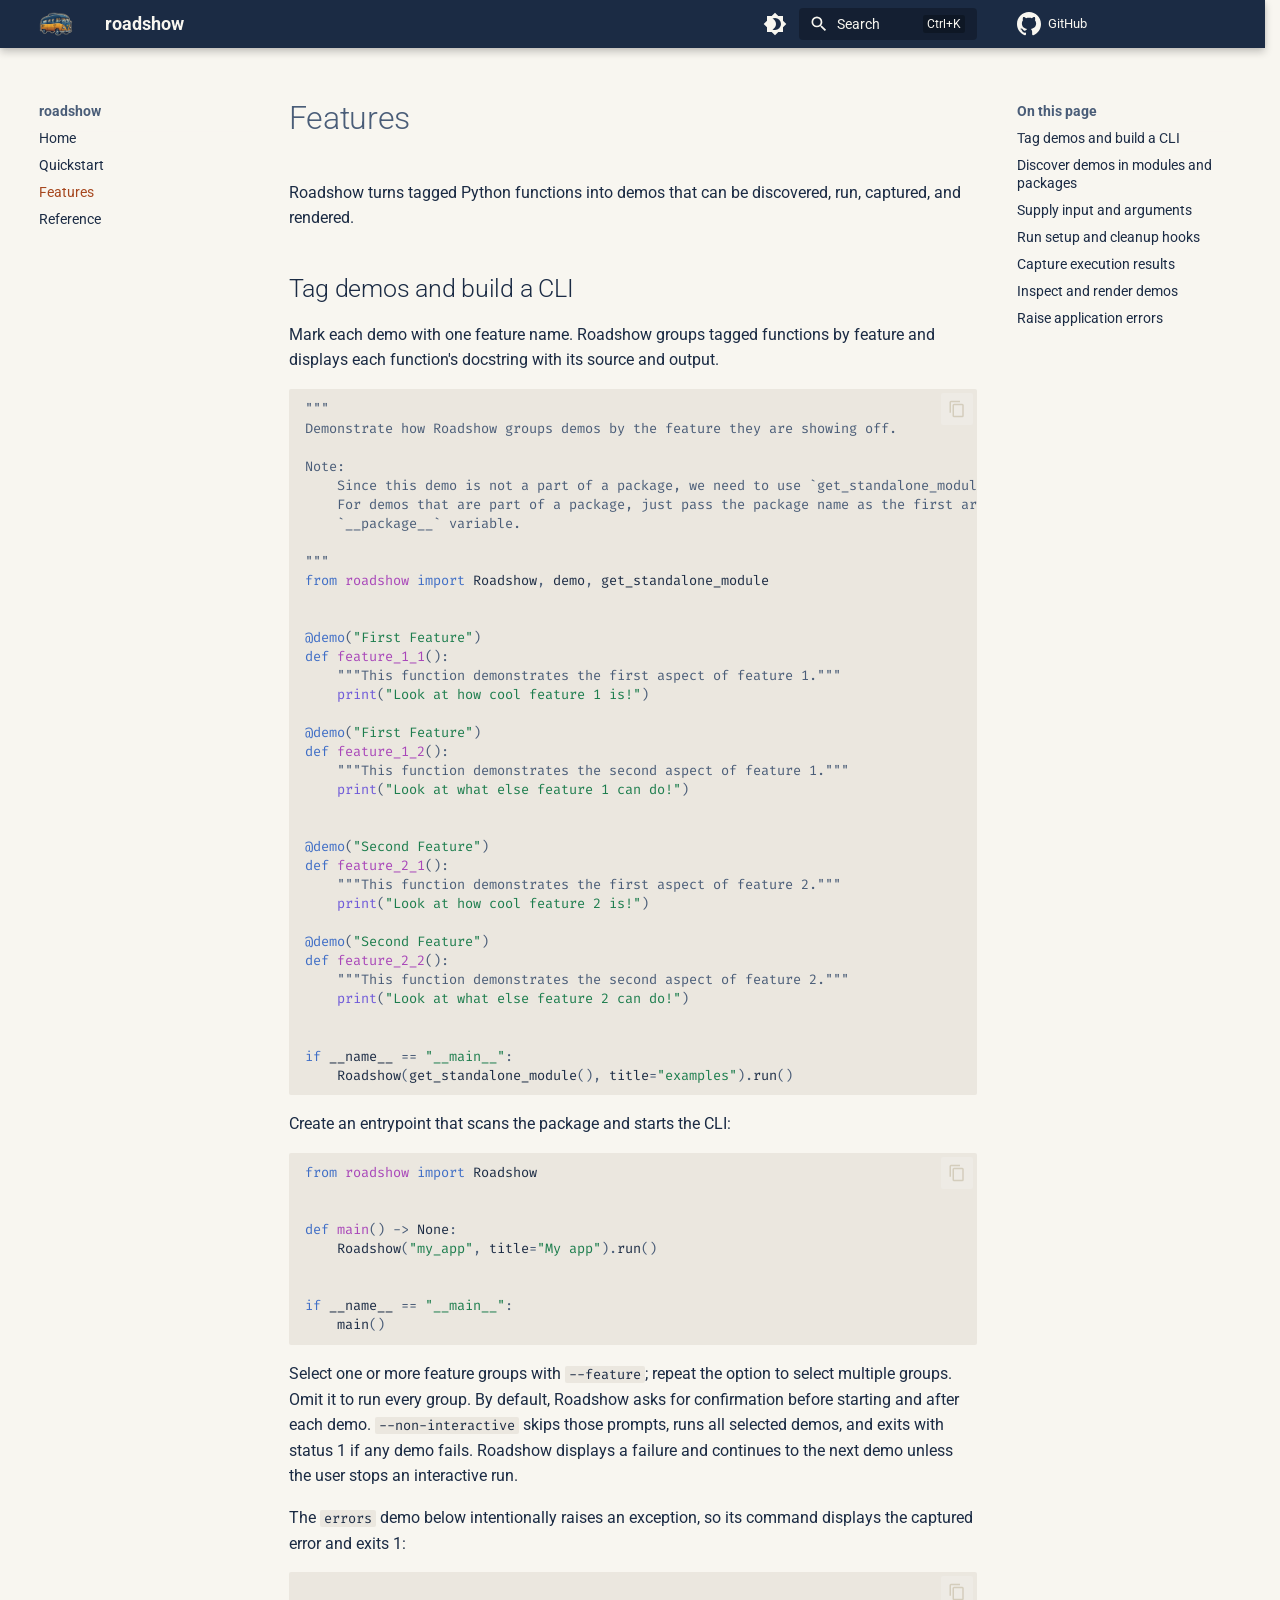
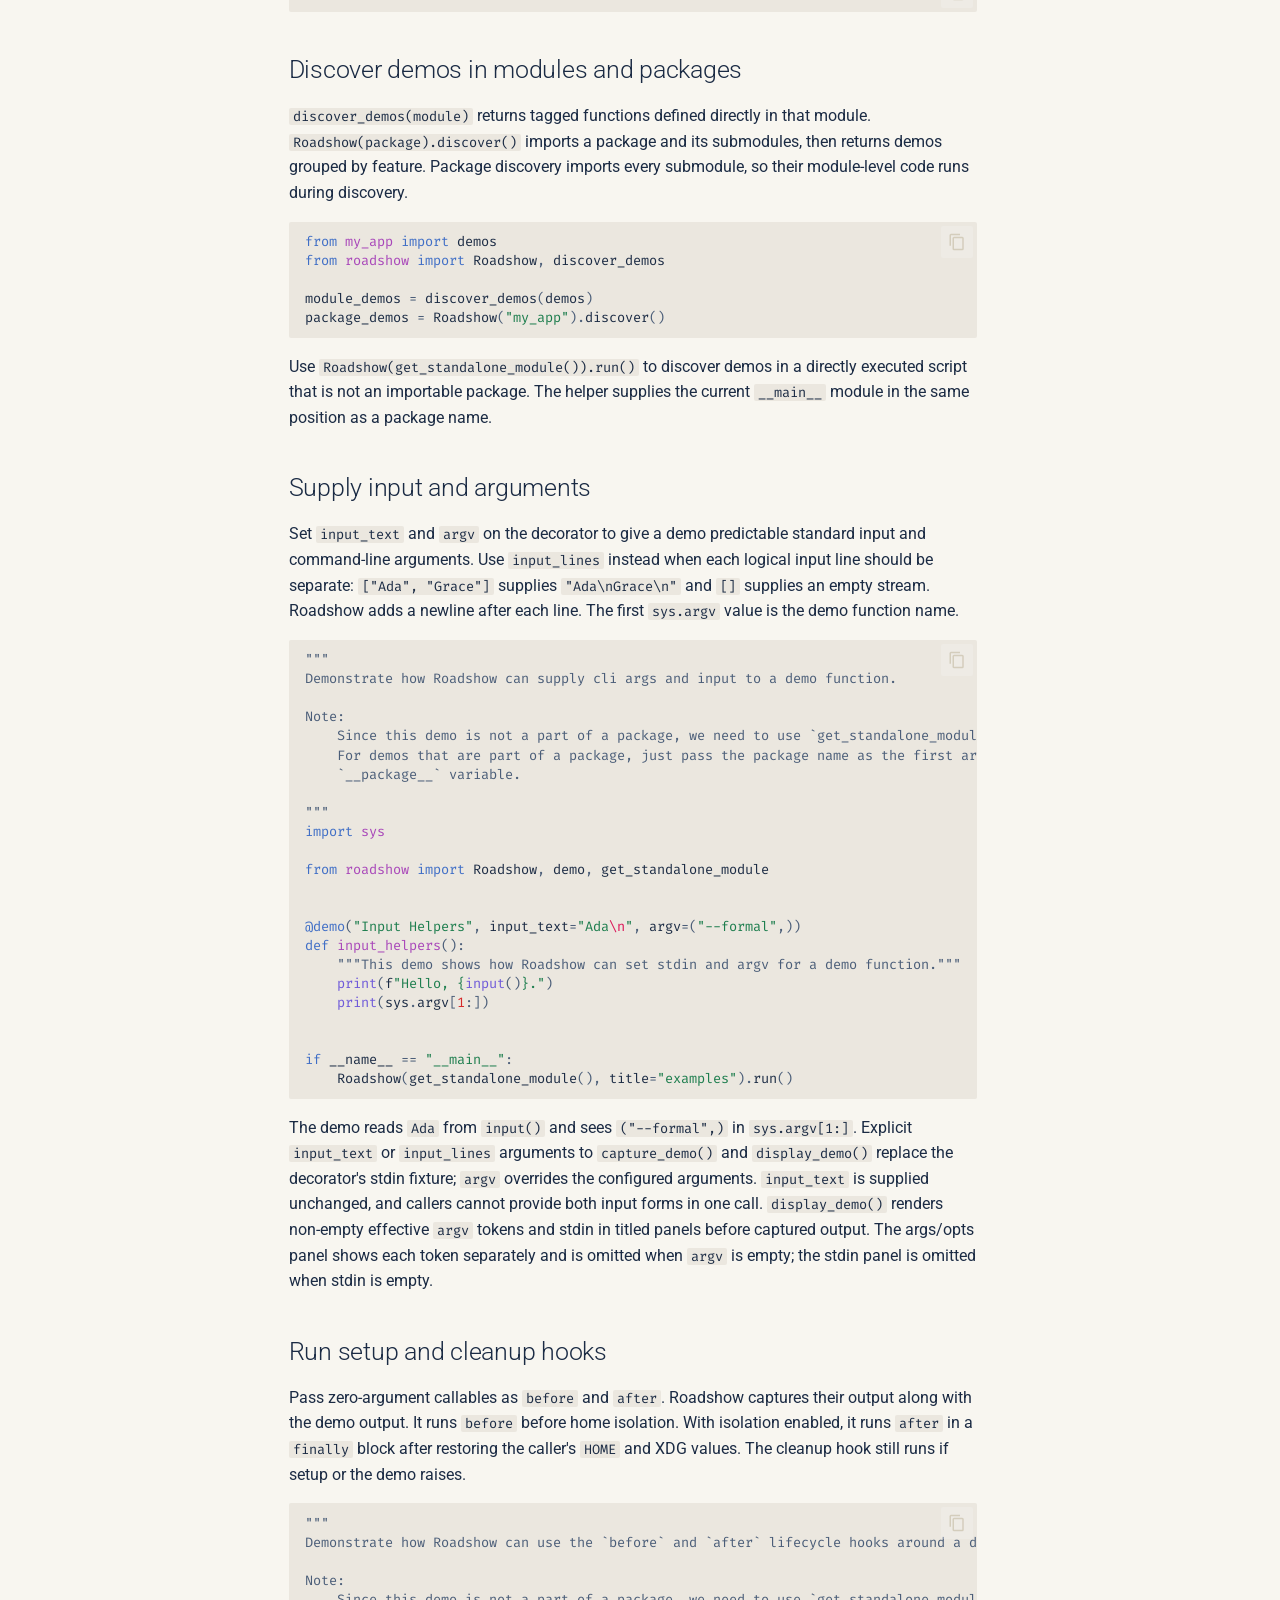
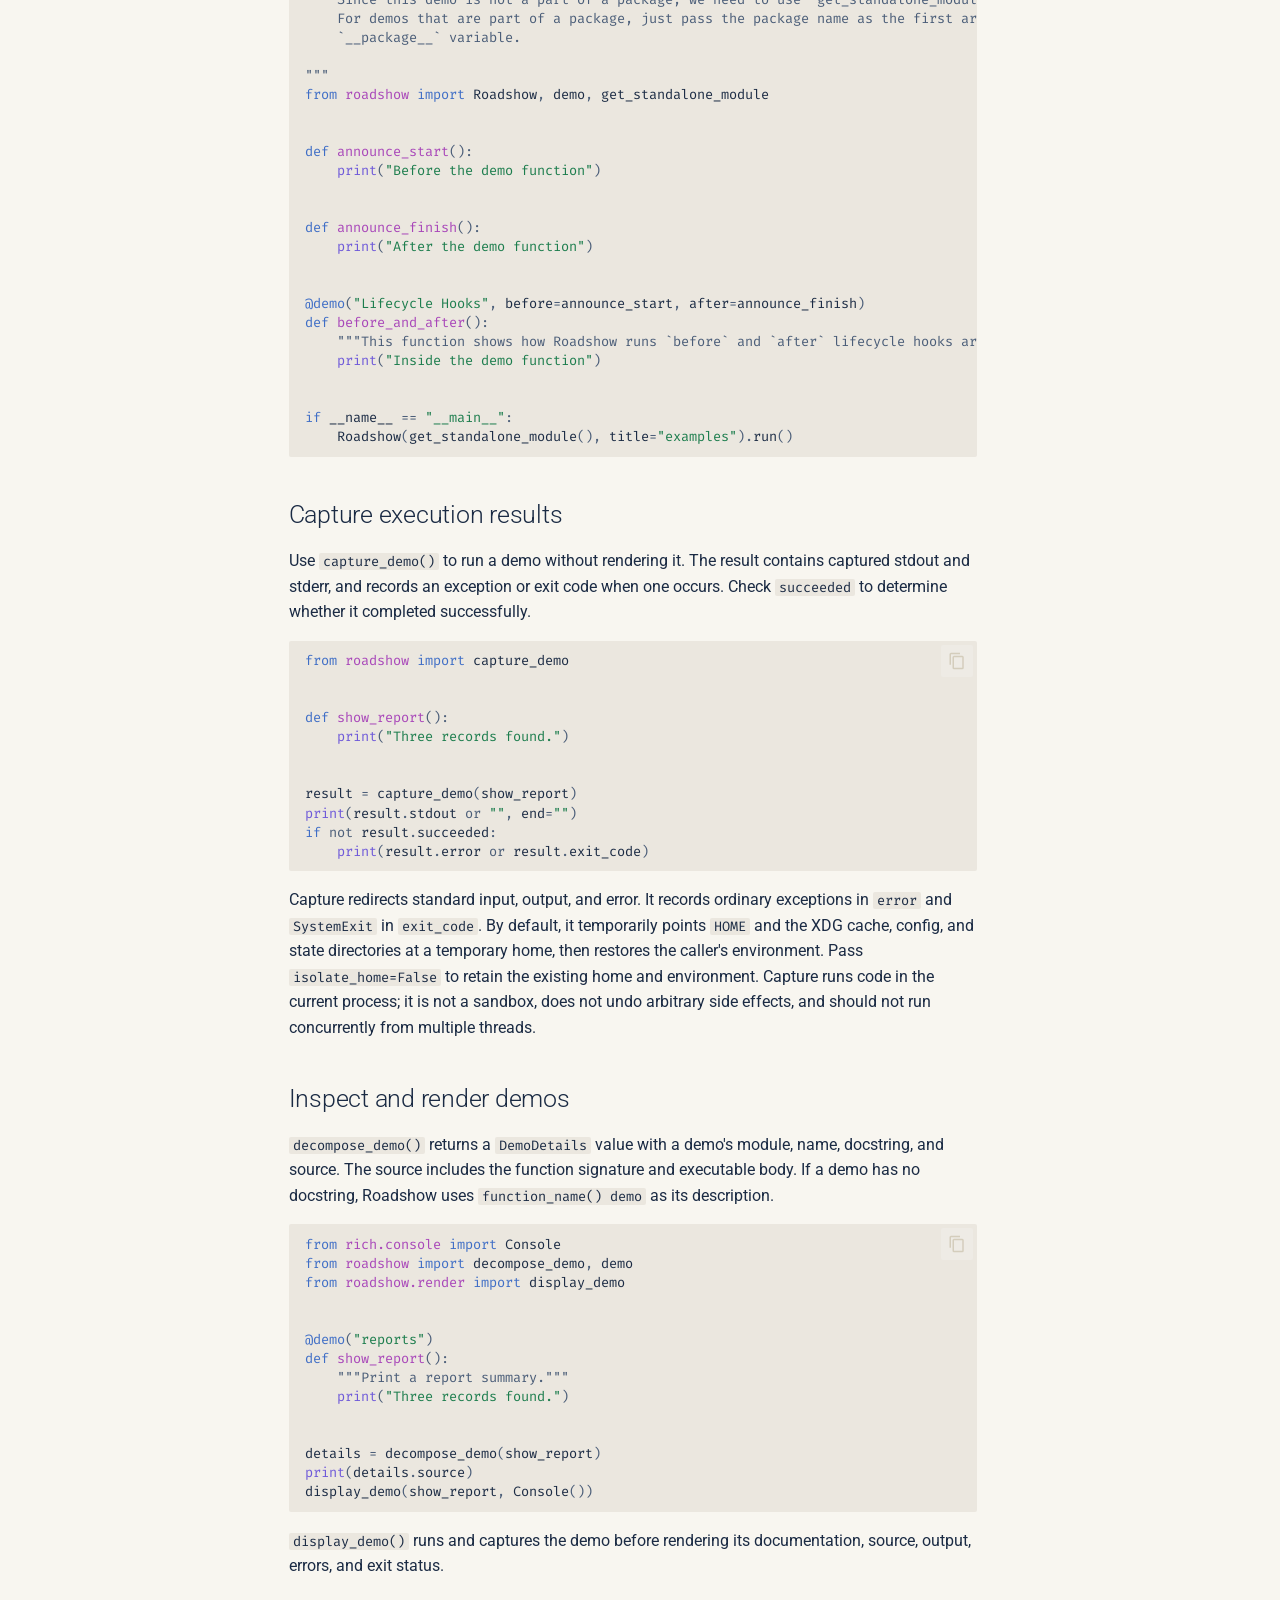
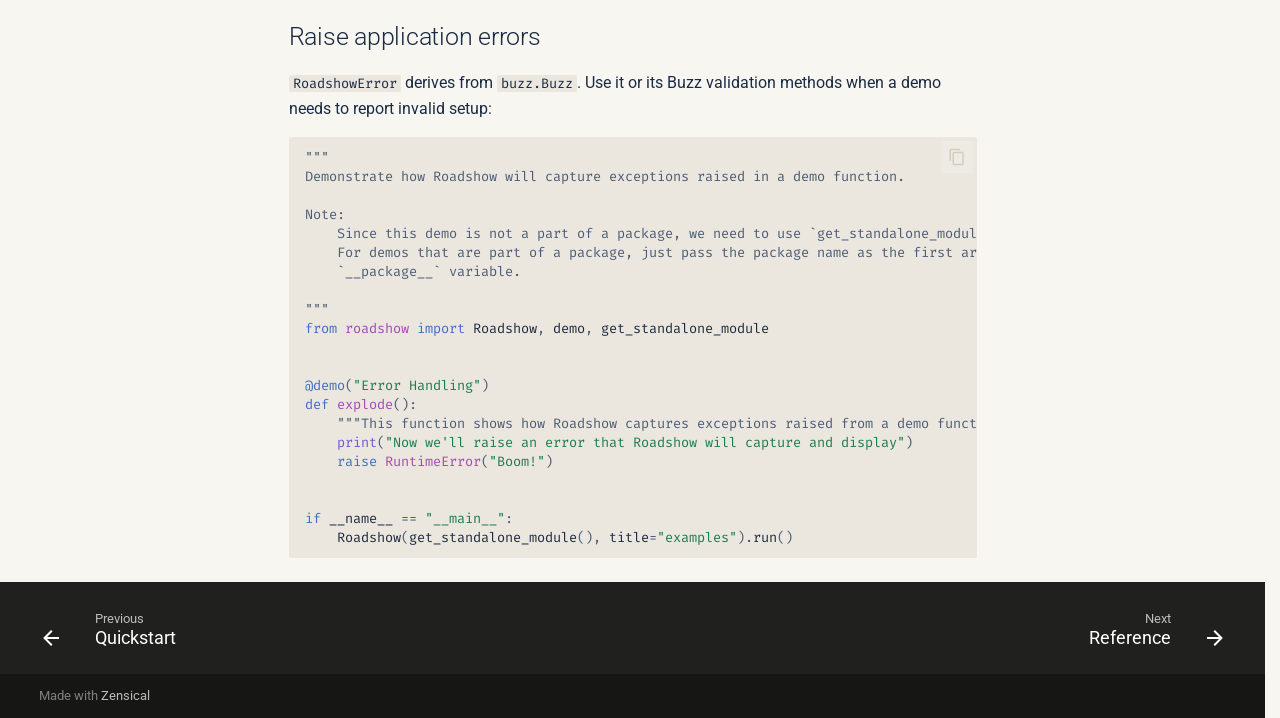
==== commit d941a7b1: "deploy: 588c81f866c9541a2974b5d70eebf49d391995c9" ====
--- a/features/index.html
+++ b/features/index.html
@@ -657,8 +657,10 @@
 <p>Use <code>Roadshow(get_standalone_module()).run()</code> to discover demos in a directly executed script that is not an importable
 package. The helper supplies the current <code>__main__</code> module in the same position as a package name.</p>
 <h2 id="supply-input-and-arguments">Supply input and arguments</h2>
-<p>Set <code>input_text</code> and <code>argv</code> on the decorator to give a demo predictable standard input and command-line arguments. The
-first <code>sys.argv</code> value is the demo function name.</p>
+<p>Set <code>input_text</code> and <code>argv</code> on the decorator to give a demo predictable standard input and command-line arguments. Use
+<code>input_lines</code> instead when each logical input line should be separate: <code>["Ada", "Grace"]</code> supplies <code>"Ada\nGrace\n"</code> and
+<code>[]</code> supplies an empty stream. Roadshow adds a newline after each line. The first <code>sys.argv</code> value is the demo function
+name.</p>
 <div class="language-python highlight"><pre><span></span><code><span id="__span-4-1"><a id="__codelineno-4-1" name="__codelineno-4-1" href="#__codelineno-4-1"></a><span class="sd">"""</span>
 </span><span id="__span-4-2"><a id="__codelineno-4-2" name="__codelineno-4-2" href="#__codelineno-4-2"></a><span class="sd">Demonstrate how Roadshow can supply cli args and input to a demo function.</span>
 </span><span id="__span-4-3"><a id="__codelineno-4-3" name="__codelineno-4-3" href="#__codelineno-4-3"></a>
@@ -683,8 +685,11 @@
 </span><span id="__span-4-22"><a id="__codelineno-4-22" name="__codelineno-4-22" href="#__codelineno-4-22"></a><span class="k">if</span> <span class="vm">__name__</span> <span class="o">==</span> <span class="s2">"__main__"</span><span class="p">:</span>
 </span><span id="__span-4-23"><a id="__codelineno-4-23" name="__codelineno-4-23" href="#__codelineno-4-23"></a>    <span class="n">Roadshow</span><span class="p">(</span><span class="n">get_standalone_module</span><span class="p">(),</span> <span class="n">title</span><span class="o">=</span><span class="s2">"examples"</span><span class="p">)</span><span class="o">.</span><span class="n">run</span><span class="p">()</span>
 </span></code></pre></div>
-<p>The demo reads <code>Ada</code> from <code>input()</code> and sees <code>("--formal",)</code> in <code>sys.argv[1:]</code>. Explicit <code>input_text</code> or <code>argv</code>
-arguments to <code>capture_demo()</code> and <code>display_demo()</code> override the decorator fixtures.</p>
+<p>The demo reads <code>Ada</code> from <code>input()</code> and sees <code>("--formal",)</code> in <code>sys.argv[1:]</code>. Explicit <code>input_text</code> or
+<code>input_lines</code> arguments to <code>capture_demo()</code> and <code>display_demo()</code> replace the decorator's stdin fixture; <code>argv</code> overrides
+the configured arguments. <code>input_text</code> is supplied unchanged, and callers cannot provide both input forms in one call.
+<code>display_demo()</code> renders non-empty effective <code>argv</code> tokens and stdin in titled panels before captured output. The args/opts
+panel shows each token separately and is omitted when <code>argv</code> is empty; the stdin panel is omitted when stdin is empty.</p>
 <h2 id="run-setup-and-cleanup-hooks">Run setup and cleanup hooks</h2>
 <p>Pass zero-argument callables as <code>before</code> and <code>after</code>. Roadshow captures their output along with the demo output. It runs
 <code>before</code> before home isolation. With isolation enabled, it runs <code>after</code> in a <code>finally</code> block after restoring the
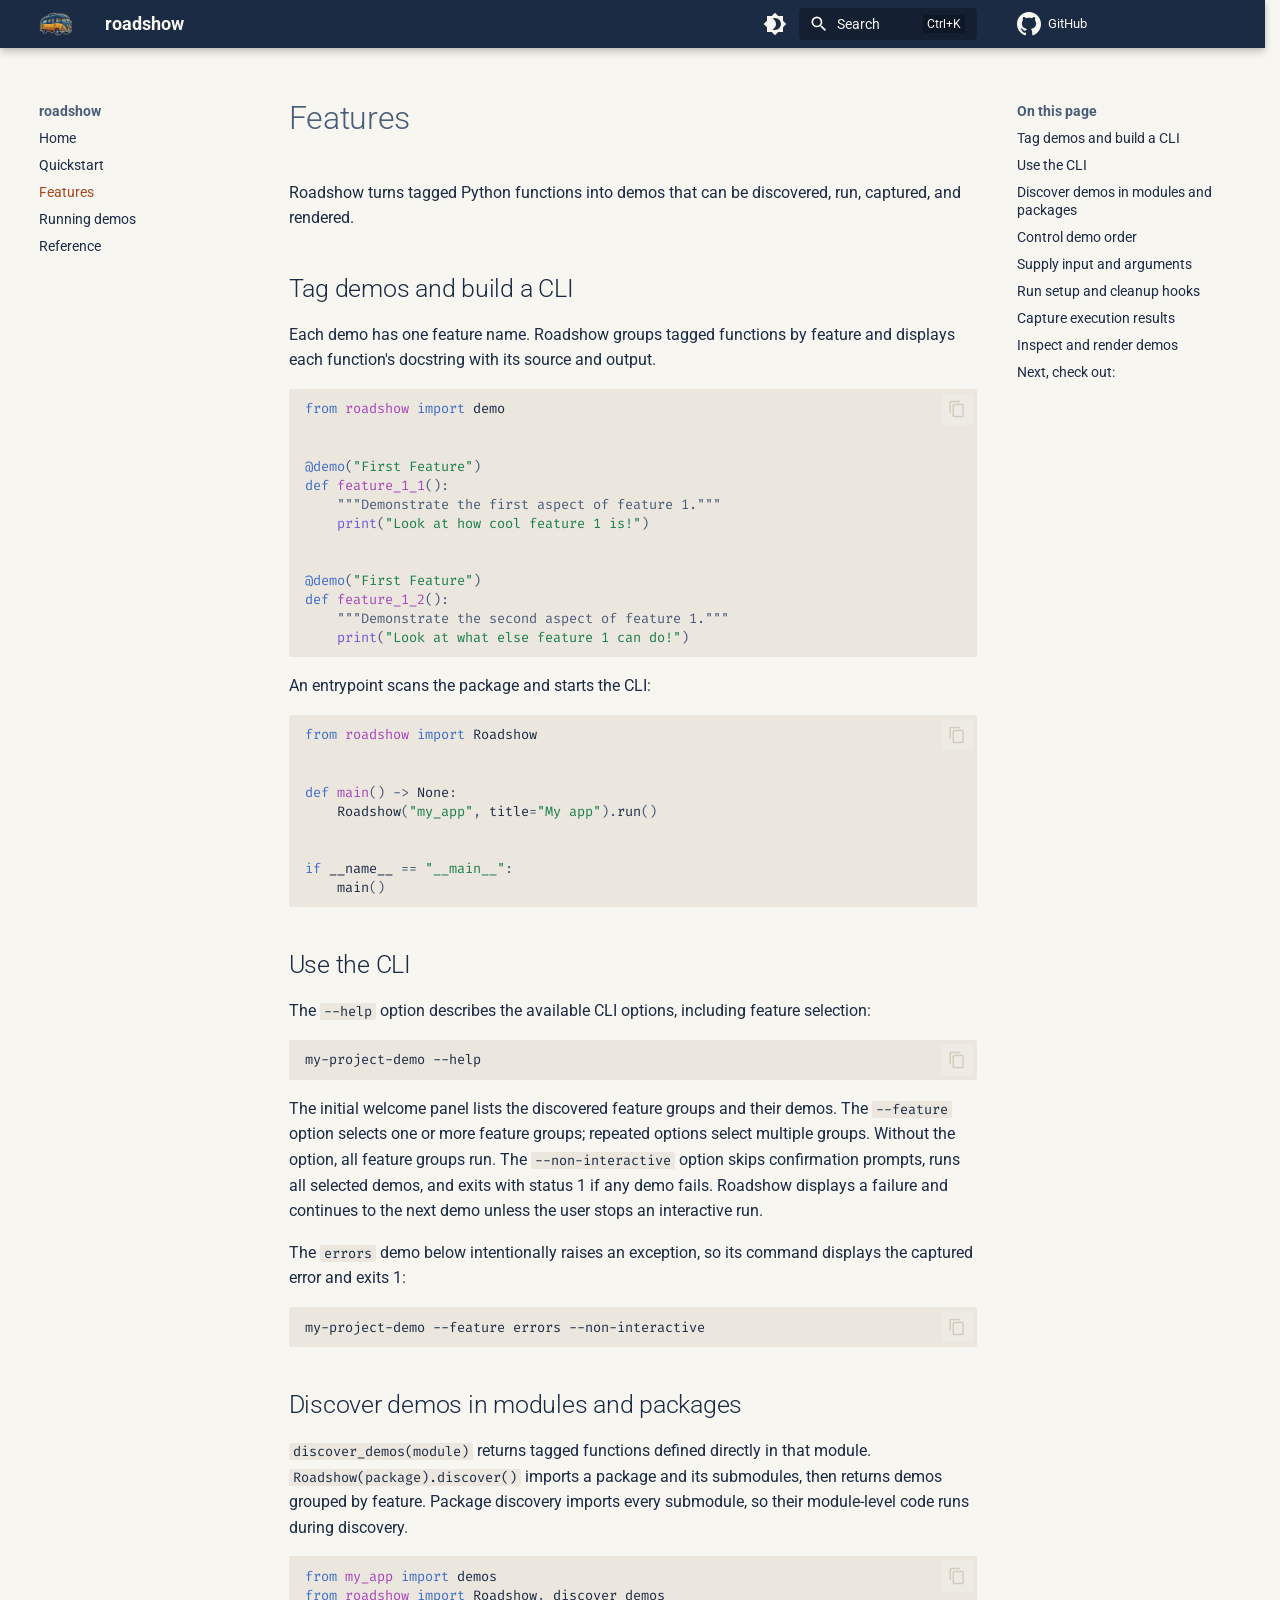
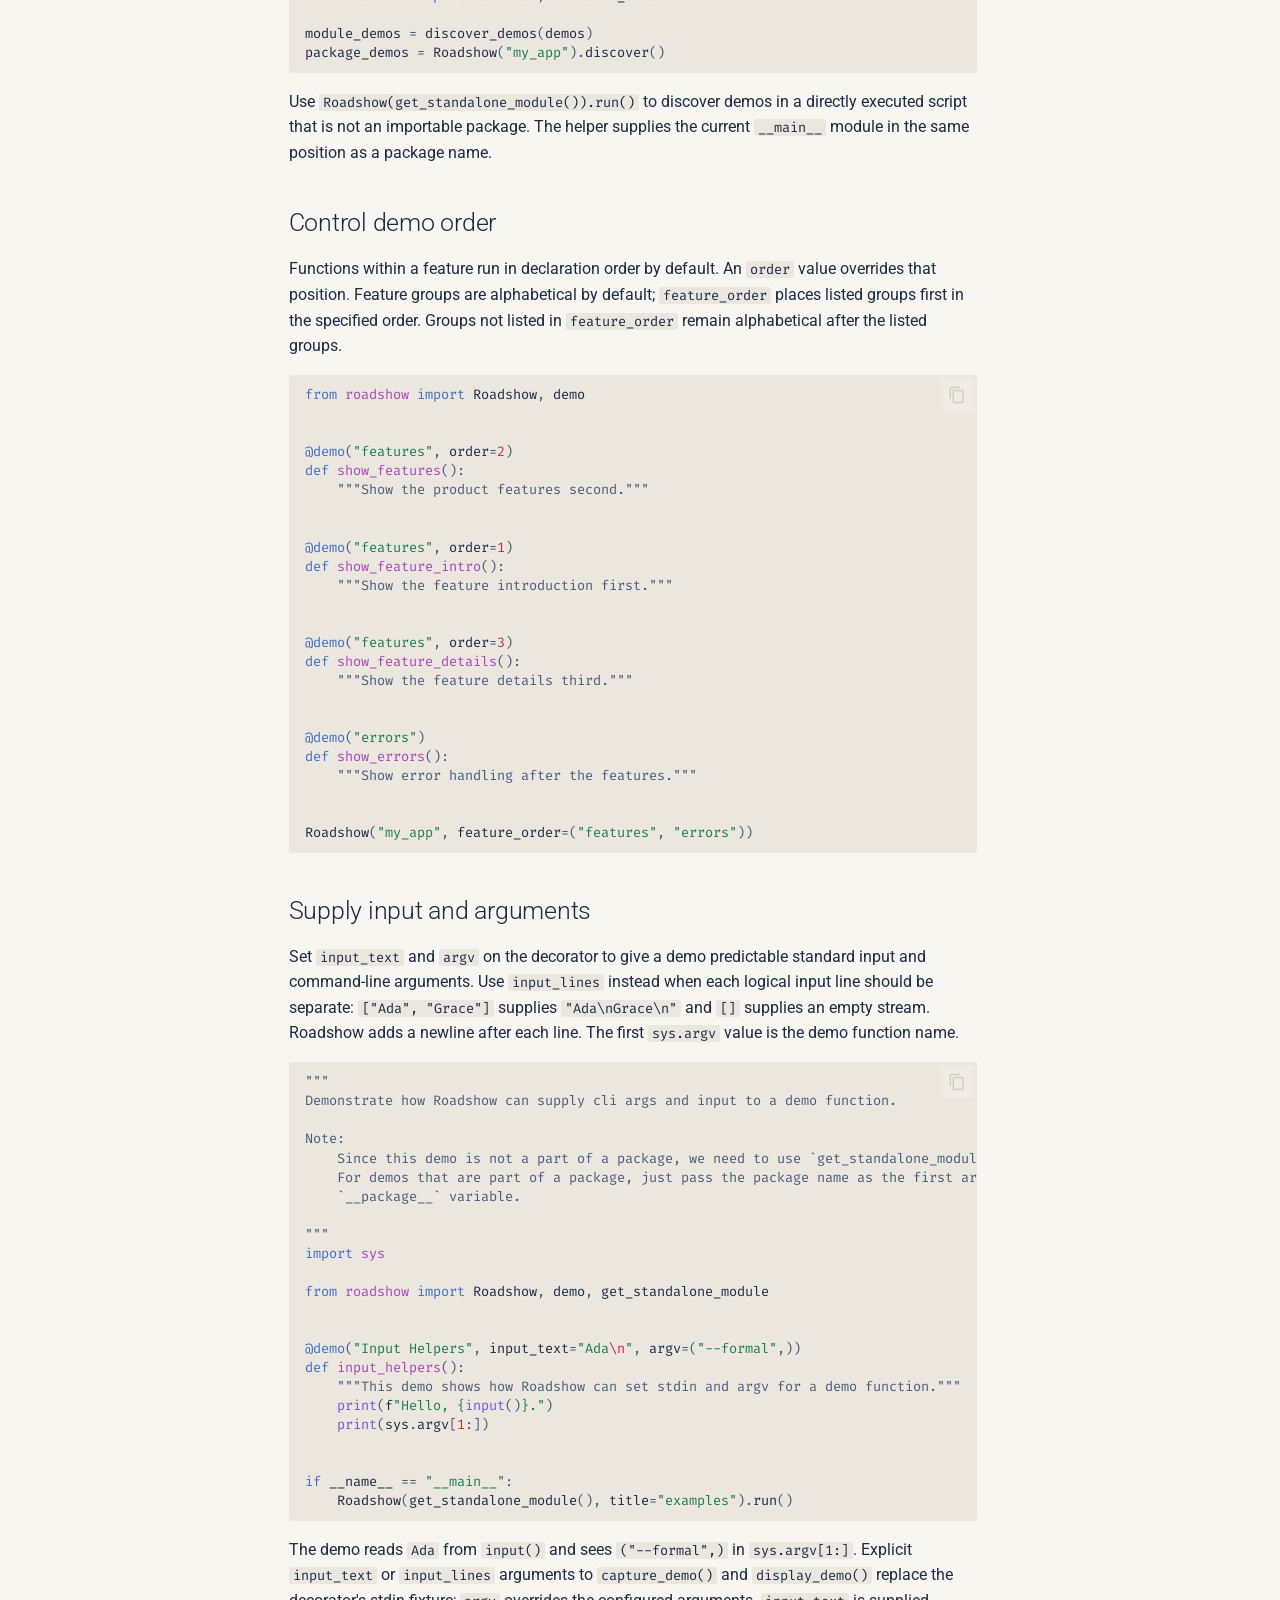
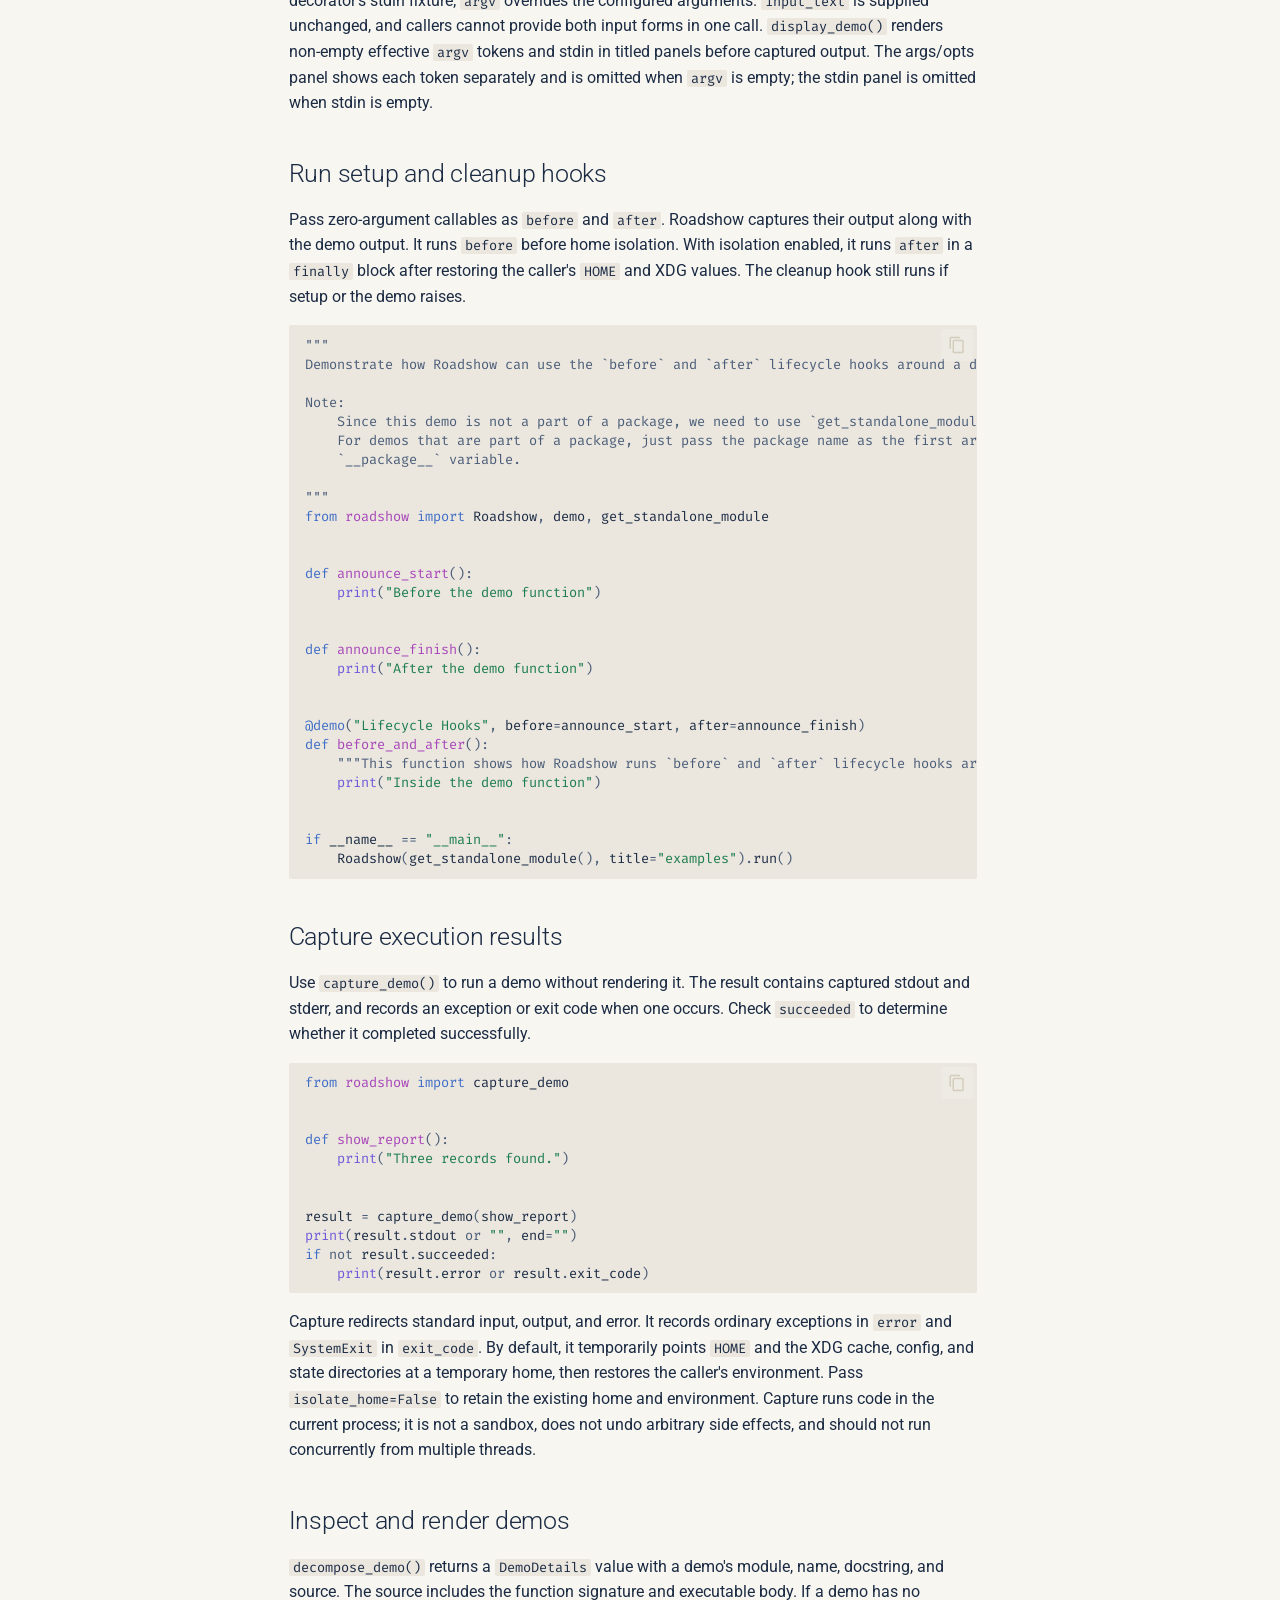
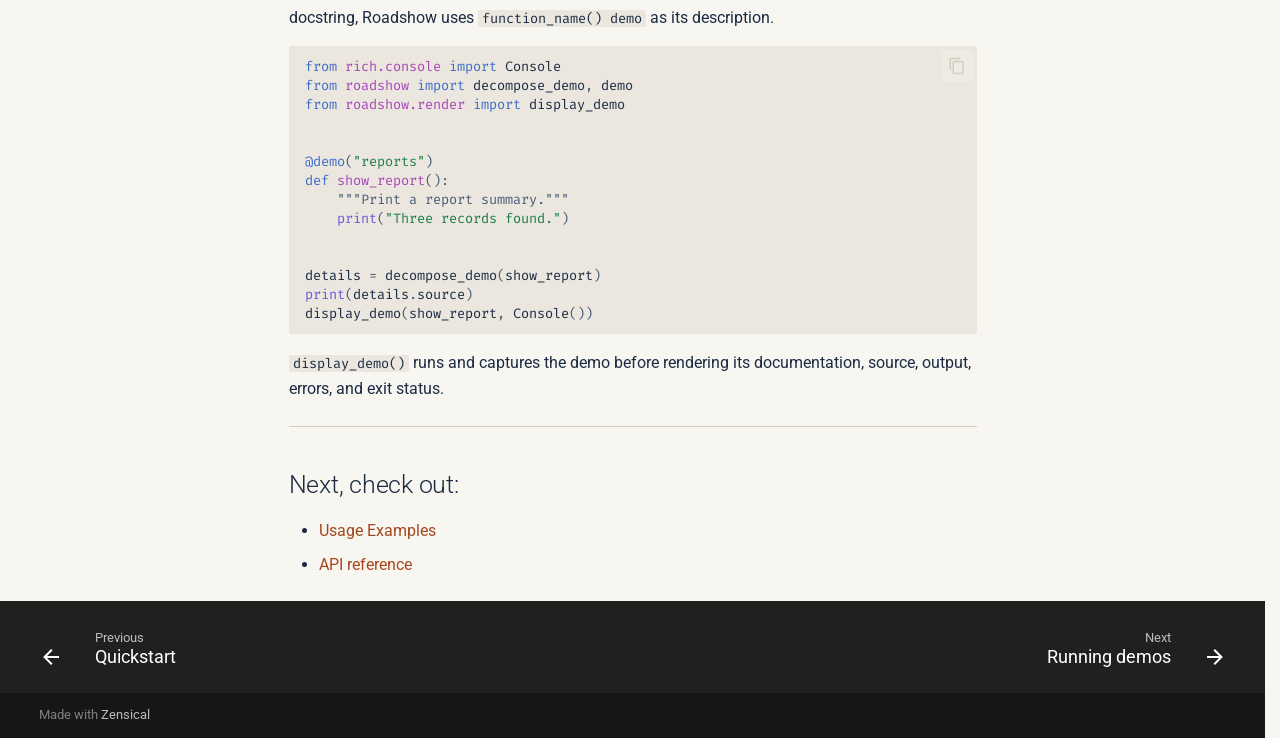
==== commit 2330747f: "deploy: f7651b53f7984672803516a02826afeda65be1ad" ====
--- a/features/index.html
+++ b/features/index.html
@@ -15,7 +15,7 @@
         <link rel="prev" href="../quickstart/">
       
       
-        <link rel="next" href="../reference/">
+        <link rel="next" href="../running/">
       
       
         
@@ -360,6 +360,17 @@
 </li>
       
         <li class="md-nav__item">
+  <a href="#use-the-cli" class="md-nav__link">
+    <span class="md-ellipsis">
+      <span class="md-typeset">
+        Use the CLI
+      </span>
+    </span>
+  </a>
+  
+</li>
+      
+        <li class="md-nav__item">
   <a href="#discover-demos-in-modules-and-packages" class="md-nav__link">
     <span class="md-ellipsis">
       <span class="md-typeset">
@@ -371,6 +382,17 @@
 </li>
       
         <li class="md-nav__item">
+  <a href="#control-demo-order" class="md-nav__link">
+    <span class="md-ellipsis">
+      <span class="md-typeset">
+        Control demo order
+      </span>
+    </span>
+  </a>
+  
+</li>
+      
+        <li class="md-nav__item">
   <a href="#supply-input-and-arguments" class="md-nav__link">
     <span class="md-ellipsis">
       <span class="md-typeset">
@@ -415,10 +437,10 @@
 </li>
       
         <li class="md-nav__item">
-  <a href="#raise-application-errors" class="md-nav__link">
-    <span class="md-ellipsis">
-      <span class="md-typeset">
-        Raise application errors
+  <a href="#next-check-out" class="md-nav__link">
+    <span class="md-ellipsis">
+      <span class="md-typeset">
+        Next, check out:
       </span>
     </span>
   </a>
@@ -429,6 +451,32 @@
   
 </nav>
       
+    </li>
+  
+
+    
+      
+      
+  
+  
+  
+  
+    <li class="md-nav__item">
+      <a href="../running/" class="md-nav__link">
+        
+  
+  
+  <span class="md-ellipsis">
+    
+  
+  Running demos
+
+    
+  </span>
+  
+  
+
+      </a>
     </li>
   
 
@@ -499,6 +547,17 @@
 </li>
       
         <li class="md-nav__item">
+  <a href="#use-the-cli" class="md-nav__link">
+    <span class="md-ellipsis">
+      <span class="md-typeset">
+        Use the CLI
+      </span>
+    </span>
+  </a>
+  
+</li>
+      
+        <li class="md-nav__item">
   <a href="#discover-demos-in-modules-and-packages" class="md-nav__link">
     <span class="md-ellipsis">
       <span class="md-typeset">
@@ -510,6 +569,17 @@
 </li>
       
         <li class="md-nav__item">
+  <a href="#control-demo-order" class="md-nav__link">
+    <span class="md-ellipsis">
+      <span class="md-typeset">
+        Control demo order
+      </span>
+    </span>
+  </a>
+  
+</li>
+      
+        <li class="md-nav__item">
   <a href="#supply-input-and-arguments" class="md-nav__link">
     <span class="md-ellipsis">
       <span class="md-typeset">
@@ -554,10 +624,10 @@
 </li>
       
         <li class="md-nav__item">
-  <a href="#raise-application-errors" class="md-nav__link">
-    <span class="md-ellipsis">
-      <span class="md-typeset">
-        Raise application errors
+  <a href="#next-check-out" class="md-nav__link">
+    <span class="md-ellipsis">
+      <span class="md-typeset">
+        Next, check out:
       </span>
     </span>
   </a>
@@ -587,46 +657,23 @@
 <h1 id="features">Features</h1>
 <p>Roadshow turns tagged Python functions into demos that can be discovered, run, captured, and rendered.</p>
 <h2 id="tag-demos-and-build-a-cli">Tag demos and build a CLI</h2>
-<p>Mark each demo with one feature name. Roadshow groups tagged functions by feature and displays each function's docstring
-with its source and output.</p>
-<div class="language-python highlight"><pre><span></span><code><span id="__span-0-1"><a id="__codelineno-0-1" name="__codelineno-0-1" href="#__codelineno-0-1"></a><span class="sd">"""</span>
-</span><span id="__span-0-2"><a id="__codelineno-0-2" name="__codelineno-0-2" href="#__codelineno-0-2"></a><span class="sd">Demonstrate how Roadshow groups demos by the feature they are showing off.</span>
+<p>Each demo has one feature name. Roadshow groups tagged functions by feature and displays each function's docstring with
+its source and output.</p>
+<div class="language-python highlight"><pre><span></span><code><span id="__span-0-1"><a id="__codelineno-0-1" name="__codelineno-0-1" href="#__codelineno-0-1"></a><span class="kn">from</span><span class="w"> </span><span class="nn">roadshow</span><span class="w"> </span><span class="kn">import</span> <span class="n">demo</span>
+</span><span id="__span-0-2"><a id="__codelineno-0-2" name="__codelineno-0-2" href="#__codelineno-0-2"></a>
 </span><span id="__span-0-3"><a id="__codelineno-0-3" name="__codelineno-0-3" href="#__codelineno-0-3"></a>
-</span><span id="__span-0-4"><a id="__codelineno-0-4" name="__codelineno-0-4" href="#__codelineno-0-4"></a><span class="sd">Note:</span>
-</span><span id="__span-0-5"><a id="__codelineno-0-5" name="__codelineno-0-5" href="#__codelineno-0-5"></a><span class="sd">    Since this demo is not a part of a package, we need to use `get_standalone_module()`.</span>
-</span><span id="__span-0-6"><a id="__codelineno-0-6" name="__codelineno-0-6" href="#__codelineno-0-6"></a><span class="sd">    For demos that are part of a package, just pass the package name as the first arg to `Roadshow()` or use the special</span>
-</span><span id="__span-0-7"><a id="__codelineno-0-7" name="__codelineno-0-7" href="#__codelineno-0-7"></a><span class="sd">    `__package__` variable.</span>
+</span><span id="__span-0-4"><a id="__codelineno-0-4" name="__codelineno-0-4" href="#__codelineno-0-4"></a><span class="nd">@demo</span><span class="p">(</span><span class="s2">"First Feature"</span><span class="p">)</span>
+</span><span id="__span-0-5"><a id="__codelineno-0-5" name="__codelineno-0-5" href="#__codelineno-0-5"></a><span class="k">def</span><span class="w"> </span><span class="nf">feature_1_1</span><span class="p">():</span>
+</span><span id="__span-0-6"><a id="__codelineno-0-6" name="__codelineno-0-6" href="#__codelineno-0-6"></a><span class="w">    </span><span class="sd">"""Demonstrate the first aspect of feature 1."""</span>
+</span><span id="__span-0-7"><a id="__codelineno-0-7" name="__codelineno-0-7" href="#__codelineno-0-7"></a>    <span class="nb">print</span><span class="p">(</span><span class="s2">"Look at how cool feature 1 is!"</span><span class="p">)</span>
 </span><span id="__span-0-8"><a id="__codelineno-0-8" name="__codelineno-0-8" href="#__codelineno-0-8"></a>
-</span><span id="__span-0-9"><a id="__codelineno-0-9" name="__codelineno-0-9" href="#__codelineno-0-9"></a><span class="sd">"""</span>
-</span><span id="__span-0-10"><a id="__codelineno-0-10" name="__codelineno-0-10" href="#__codelineno-0-10"></a><span class="kn">from</span><span class="w"> </span><span class="nn">roadshow</span><span class="w"> </span><span class="kn">import</span> <span class="n">Roadshow</span><span class="p">,</span> <span class="n">demo</span><span class="p">,</span> <span class="n">get_standalone_module</span>
-</span><span id="__span-0-11"><a id="__codelineno-0-11" name="__codelineno-0-11" href="#__codelineno-0-11"></a>
-</span><span id="__span-0-12"><a id="__codelineno-0-12" name="__codelineno-0-12" href="#__codelineno-0-12"></a>
-</span><span id="__span-0-13"><a id="__codelineno-0-13" name="__codelineno-0-13" href="#__codelineno-0-13"></a><span class="nd">@demo</span><span class="p">(</span><span class="s2">"First Feature"</span><span class="p">)</span>
-</span><span id="__span-0-14"><a id="__codelineno-0-14" name="__codelineno-0-14" href="#__codelineno-0-14"></a><span class="k">def</span><span class="w"> </span><span class="nf">feature_1_1</span><span class="p">():</span>
-</span><span id="__span-0-15"><a id="__codelineno-0-15" name="__codelineno-0-15" href="#__codelineno-0-15"></a><span class="w">    </span><span class="sd">"""This function demonstrates the first aspect of feature 1."""</span>
-</span><span id="__span-0-16"><a id="__codelineno-0-16" name="__codelineno-0-16" href="#__codelineno-0-16"></a>    <span class="nb">print</span><span class="p">(</span><span class="s2">"Look at how cool feature 1 is!"</span><span class="p">)</span>
-</span><span id="__span-0-17"><a id="__codelineno-0-17" name="__codelineno-0-17" href="#__codelineno-0-17"></a>
-</span><span id="__span-0-18"><a id="__codelineno-0-18" name="__codelineno-0-18" href="#__codelineno-0-18"></a><span class="nd">@demo</span><span class="p">(</span><span class="s2">"First Feature"</span><span class="p">)</span>
-</span><span id="__span-0-19"><a id="__codelineno-0-19" name="__codelineno-0-19" href="#__codelineno-0-19"></a><span class="k">def</span><span class="w"> </span><span class="nf">feature_1_2</span><span class="p">():</span>
-</span><span id="__span-0-20"><a id="__codelineno-0-20" name="__codelineno-0-20" href="#__codelineno-0-20"></a><span class="w">    </span><span class="sd">"""This function demonstrates the second aspect of feature 1."""</span>
-</span><span id="__span-0-21"><a id="__codelineno-0-21" name="__codelineno-0-21" href="#__codelineno-0-21"></a>    <span class="nb">print</span><span class="p">(</span><span class="s2">"Look at what else feature 1 can do!"</span><span class="p">)</span>
-</span><span id="__span-0-22"><a id="__codelineno-0-22" name="__codelineno-0-22" href="#__codelineno-0-22"></a>
-</span><span id="__span-0-23"><a id="__codelineno-0-23" name="__codelineno-0-23" href="#__codelineno-0-23"></a>
-</span><span id="__span-0-24"><a id="__codelineno-0-24" name="__codelineno-0-24" href="#__codelineno-0-24"></a><span class="nd">@demo</span><span class="p">(</span><span class="s2">"Second Feature"</span><span class="p">)</span>
-</span><span id="__span-0-25"><a id="__codelineno-0-25" name="__codelineno-0-25" href="#__codelineno-0-25"></a><span class="k">def</span><span class="w"> </span><span class="nf">feature_2_1</span><span class="p">():</span>
-</span><span id="__span-0-26"><a id="__codelineno-0-26" name="__codelineno-0-26" href="#__codelineno-0-26"></a><span class="w">    </span><span class="sd">"""This function demonstrates the first aspect of feature 2."""</span>
-</span><span id="__span-0-27"><a id="__codelineno-0-27" name="__codelineno-0-27" href="#__codelineno-0-27"></a>    <span class="nb">print</span><span class="p">(</span><span class="s2">"Look at how cool feature 2 is!"</span><span class="p">)</span>
-</span><span id="__span-0-28"><a id="__codelineno-0-28" name="__codelineno-0-28" href="#__codelineno-0-28"></a>
-</span><span id="__span-0-29"><a id="__codelineno-0-29" name="__codelineno-0-29" href="#__codelineno-0-29"></a><span class="nd">@demo</span><span class="p">(</span><span class="s2">"Second Feature"</span><span class="p">)</span>
-</span><span id="__span-0-30"><a id="__codelineno-0-30" name="__codelineno-0-30" href="#__codelineno-0-30"></a><span class="k">def</span><span class="w"> </span><span class="nf">feature_2_2</span><span class="p">():</span>
-</span><span id="__span-0-31"><a id="__codelineno-0-31" name="__codelineno-0-31" href="#__codelineno-0-31"></a><span class="w">    </span><span class="sd">"""This function demonstrates the second aspect of feature 2."""</span>
-</span><span id="__span-0-32"><a id="__codelineno-0-32" name="__codelineno-0-32" href="#__codelineno-0-32"></a>    <span class="nb">print</span><span class="p">(</span><span class="s2">"Look at what else feature 2 can do!"</span><span class="p">)</span>
-</span><span id="__span-0-33"><a id="__codelineno-0-33" name="__codelineno-0-33" href="#__codelineno-0-33"></a>
-</span><span id="__span-0-34"><a id="__codelineno-0-34" name="__codelineno-0-34" href="#__codelineno-0-34"></a>
-</span><span id="__span-0-35"><a id="__codelineno-0-35" name="__codelineno-0-35" href="#__codelineno-0-35"></a><span class="k">if</span> <span class="vm">__name__</span> <span class="o">==</span> <span class="s2">"__main__"</span><span class="p">:</span>
-</span><span id="__span-0-36"><a id="__codelineno-0-36" name="__codelineno-0-36" href="#__codelineno-0-36"></a>    <span class="n">Roadshow</span><span class="p">(</span><span class="n">get_standalone_module</span><span class="p">(),</span> <span class="n">title</span><span class="o">=</span><span class="s2">"examples"</span><span class="p">)</span><span class="o">.</span><span class="n">run</span><span class="p">()</span>
+</span><span id="__span-0-9"><a id="__codelineno-0-9" name="__codelineno-0-9" href="#__codelineno-0-9"></a>
+</span><span id="__span-0-10"><a id="__codelineno-0-10" name="__codelineno-0-10" href="#__codelineno-0-10"></a><span class="nd">@demo</span><span class="p">(</span><span class="s2">"First Feature"</span><span class="p">)</span>
+</span><span id="__span-0-11"><a id="__codelineno-0-11" name="__codelineno-0-11" href="#__codelineno-0-11"></a><span class="k">def</span><span class="w"> </span><span class="nf">feature_1_2</span><span class="p">():</span>
+</span><span id="__span-0-12"><a id="__codelineno-0-12" name="__codelineno-0-12" href="#__codelineno-0-12"></a><span class="w">    </span><span class="sd">"""Demonstrate the second aspect of feature 1."""</span>
+</span><span id="__span-0-13"><a id="__codelineno-0-13" name="__codelineno-0-13" href="#__codelineno-0-13"></a>    <span class="nb">print</span><span class="p">(</span><span class="s2">"Look at what else feature 1 can do!"</span><span class="p">)</span>
 </span></code></pre></div>
-<p>Create an entrypoint that scans the package and starts the CLI:</p>
+<p>An entrypoint scans the package and starts the CLI:</p>
 <div class="language-python highlight"><pre><span></span><code><span id="__span-1-1"><a id="__codelineno-1-1" name="__codelineno-1-1" href="#__codelineno-1-1"></a><span class="kn">from</span><span class="w"> </span><span class="nn">roadshow</span><span class="w"> </span><span class="kn">import</span> <span class="n">Roadshow</span>
 </span><span id="__span-1-2"><a id="__codelineno-1-2" name="__codelineno-1-2" href="#__codelineno-1-2"></a>
 </span><span id="__span-1-3"><a id="__codelineno-1-3" name="__codelineno-1-3" href="#__codelineno-1-3"></a>
@@ -637,53 +684,86 @@
 </span><span id="__span-1-8"><a id="__codelineno-1-8" name="__codelineno-1-8" href="#__codelineno-1-8"></a><span class="k">if</span> <span class="vm">__name__</span> <span class="o">==</span> <span class="s2">"__main__"</span><span class="p">:</span>
 </span><span id="__span-1-9"><a id="__codelineno-1-9" name="__codelineno-1-9" href="#__codelineno-1-9"></a>    <span class="n">main</span><span class="p">()</span>
 </span></code></pre></div>
-<p>Select one or more feature groups with <code>--feature</code>; repeat the option to select multiple groups. Omit it to run every
-group. By default, Roadshow asks for confirmation before starting and after each demo. <code>--non-interactive</code> skips those
-prompts, runs all selected demos, and exits with status 1 if any demo fails. Roadshow displays a failure and continues to
-the next demo unless the user stops an interactive run.</p>
+<h2 id="use-the-cli">Use the CLI</h2>
+<p>The <code>--help</code> option describes the available CLI options, including feature selection:</p>
+<div class="language-shell highlight"><pre><span></span><code><span id="__span-2-1"><a id="__codelineno-2-1" name="__codelineno-2-1" href="#__codelineno-2-1"></a>my-project-demo<span class="w"> </span>--help
+</span></code></pre></div>
+<p>The initial welcome panel lists the discovered feature groups and their demos. The <code>--feature</code> option selects one or more
+feature groups; repeated options select multiple groups. Without the option, all feature groups run. The
+<code>--non-interactive</code> option skips confirmation prompts, runs all selected demos, and exits with status 1 if any demo fails.
+Roadshow displays a failure and continues to the next demo unless the user stops an interactive run.</p>
 <p>The <code>errors</code> demo below intentionally raises an exception, so its command displays the captured error and exits 1:</p>
-<div class="language-shell highlight"><pre><span></span><code><span id="__span-2-1"><a id="__codelineno-2-1" name="__codelineno-2-1" href="#__codelineno-2-1"></a>
+<div class="language-shell highlight"><pre><span></span><code><span id="__span-3-1"><a id="__codelineno-3-1" name="__codelineno-3-1" href="#__codelineno-3-1"></a>my-project-demo<span class="w"> </span>--feature<span class="w"> </span>errors<span class="w"> </span>--non-interactive
 </span></code></pre></div>
 <h2 id="discover-demos-in-modules-and-packages">Discover demos in modules and packages</h2>
 <p><code>discover_demos(module)</code> returns tagged functions defined directly in that module. <code>Roadshow(package).discover()</code> imports
 a package and its submodules, then returns demos grouped by feature. Package discovery imports every submodule, so their
 module-level code runs during discovery.</p>
-<div class="language-python highlight"><pre><span></span><code><span id="__span-3-1"><a id="__codelineno-3-1" name="__codelineno-3-1" href="#__codelineno-3-1"></a><span class="kn">from</span><span class="w"> </span><span class="nn">my_app</span><span class="w"> </span><span class="kn">import</span> <span class="n">demos</span>
-</span><span id="__span-3-2"><a id="__codelineno-3-2" name="__codelineno-3-2" href="#__codelineno-3-2"></a><span class="kn">from</span><span class="w"> </span><span class="nn">roadshow</span><span class="w"> </span><span class="kn">import</span> <span class="n">Roadshow</span><span class="p">,</span> <span class="n">discover_demos</span>
-</span><span id="__span-3-3"><a id="__codelineno-3-3" name="__codelineno-3-3" href="#__codelineno-3-3"></a>
-</span><span id="__span-3-4"><a id="__codelineno-3-4" name="__codelineno-3-4" href="#__codelineno-3-4"></a><span class="n">module_demos</span> <span class="o">=</span> <span class="n">discover_demos</span><span class="p">(</span><span class="n">demos</span><span class="p">)</span>
-</span><span id="__span-3-5"><a id="__codelineno-3-5" name="__codelineno-3-5" href="#__codelineno-3-5"></a><span class="n">package_demos</span> <span class="o">=</span> <span class="n">Roadshow</span><span class="p">(</span><span class="s2">"my_app"</span><span class="p">)</span><span class="o">.</span><span class="n">discover</span><span class="p">()</span>
+<div class="language-python highlight"><pre><span></span><code><span id="__span-4-1"><a id="__codelineno-4-1" name="__codelineno-4-1" href="#__codelineno-4-1"></a><span class="kn">from</span><span class="w"> </span><span class="nn">my_app</span><span class="w"> </span><span class="kn">import</span> <span class="n">demos</span>
+</span><span id="__span-4-2"><a id="__codelineno-4-2" name="__codelineno-4-2" href="#__codelineno-4-2"></a><span class="kn">from</span><span class="w"> </span><span class="nn">roadshow</span><span class="w"> </span><span class="kn">import</span> <span class="n">Roadshow</span><span class="p">,</span> <span class="n">discover_demos</span>
+</span><span id="__span-4-3"><a id="__codelineno-4-3" name="__codelineno-4-3" href="#__codelineno-4-3"></a>
+</span><span id="__span-4-4"><a id="__codelineno-4-4" name="__codelineno-4-4" href="#__codelineno-4-4"></a><span class="n">module_demos</span> <span class="o">=</span> <span class="n">discover_demos</span><span class="p">(</span><span class="n">demos</span><span class="p">)</span>
+</span><span id="__span-4-5"><a id="__codelineno-4-5" name="__codelineno-4-5" href="#__codelineno-4-5"></a><span class="n">package_demos</span> <span class="o">=</span> <span class="n">Roadshow</span><span class="p">(</span><span class="s2">"my_app"</span><span class="p">)</span><span class="o">.</span><span class="n">discover</span><span class="p">()</span>
 </span></code></pre></div>
 <p>Use <code>Roadshow(get_standalone_module()).run()</code> to discover demos in a directly executed script that is not an importable
 package. The helper supplies the current <code>__main__</code> module in the same position as a package name.</p>
+<h2 id="control-demo-order">Control demo order</h2>
+<p>Functions within a feature run in declaration order by default. An <code>order</code> value overrides that position. Feature groups
+are alphabetical by default; <code>feature_order</code> places listed groups first in the specified order. Groups not listed in
+<code>feature_order</code> remain alphabetical after the listed groups.</p>
+<div class="language-python highlight"><pre><span></span><code><span id="__span-5-1"><a id="__codelineno-5-1" name="__codelineno-5-1" href="#__codelineno-5-1"></a><span class="kn">from</span><span class="w"> </span><span class="nn">roadshow</span><span class="w"> </span><span class="kn">import</span> <span class="n">Roadshow</span><span class="p">,</span> <span class="n">demo</span>
+</span><span id="__span-5-2"><a id="__codelineno-5-2" name="__codelineno-5-2" href="#__codelineno-5-2"></a>
+</span><span id="__span-5-3"><a id="__codelineno-5-3" name="__codelineno-5-3" href="#__codelineno-5-3"></a>
+</span><span id="__span-5-4"><a id="__codelineno-5-4" name="__codelineno-5-4" href="#__codelineno-5-4"></a><span class="nd">@demo</span><span class="p">(</span><span class="s2">"features"</span><span class="p">,</span> <span class="n">order</span><span class="o">=</span><span class="mi">2</span><span class="p">)</span>
+</span><span id="__span-5-5"><a id="__codelineno-5-5" name="__codelineno-5-5" href="#__codelineno-5-5"></a><span class="k">def</span><span class="w"> </span><span class="nf">show_features</span><span class="p">():</span>
+</span><span id="__span-5-6"><a id="__codelineno-5-6" name="__codelineno-5-6" href="#__codelineno-5-6"></a><span class="w">    </span><span class="sd">"""Show the product features second."""</span>
+</span><span id="__span-5-7"><a id="__codelineno-5-7" name="__codelineno-5-7" href="#__codelineno-5-7"></a>
+</span><span id="__span-5-8"><a id="__codelineno-5-8" name="__codelineno-5-8" href="#__codelineno-5-8"></a>
+</span><span id="__span-5-9"><a id="__codelineno-5-9" name="__codelineno-5-9" href="#__codelineno-5-9"></a><span class="nd">@demo</span><span class="p">(</span><span class="s2">"features"</span><span class="p">,</span> <span class="n">order</span><span class="o">=</span><span class="mi">1</span><span class="p">)</span>
+</span><span id="__span-5-10"><a id="__codelineno-5-10" name="__codelineno-5-10" href="#__codelineno-5-10"></a><span class="k">def</span><span class="w"> </span><span class="nf">show_feature_intro</span><span class="p">():</span>
+</span><span id="__span-5-11"><a id="__codelineno-5-11" name="__codelineno-5-11" href="#__codelineno-5-11"></a><span class="w">    </span><span class="sd">"""Show the feature introduction first."""</span>
+</span><span id="__span-5-12"><a id="__codelineno-5-12" name="__codelineno-5-12" href="#__codelineno-5-12"></a>
+</span><span id="__span-5-13"><a id="__codelineno-5-13" name="__codelineno-5-13" href="#__codelineno-5-13"></a>
+</span><span id="__span-5-14"><a id="__codelineno-5-14" name="__codelineno-5-14" href="#__codelineno-5-14"></a><span class="nd">@demo</span><span class="p">(</span><span class="s2">"features"</span><span class="p">,</span> <span class="n">order</span><span class="o">=</span><span class="mi">3</span><span class="p">)</span>
+</span><span id="__span-5-15"><a id="__codelineno-5-15" name="__codelineno-5-15" href="#__codelineno-5-15"></a><span class="k">def</span><span class="w"> </span><span class="nf">show_feature_details</span><span class="p">():</span>
+</span><span id="__span-5-16"><a id="__codelineno-5-16" name="__codelineno-5-16" href="#__codelineno-5-16"></a><span class="w">    </span><span class="sd">"""Show the feature details third."""</span>
+</span><span id="__span-5-17"><a id="__codelineno-5-17" name="__codelineno-5-17" href="#__codelineno-5-17"></a>
+</span><span id="__span-5-18"><a id="__codelineno-5-18" name="__codelineno-5-18" href="#__codelineno-5-18"></a>
+</span><span id="__span-5-19"><a id="__codelineno-5-19" name="__codelineno-5-19" href="#__codelineno-5-19"></a><span class="nd">@demo</span><span class="p">(</span><span class="s2">"errors"</span><span class="p">)</span>
+</span><span id="__span-5-20"><a id="__codelineno-5-20" name="__codelineno-5-20" href="#__codelineno-5-20"></a><span class="k">def</span><span class="w"> </span><span class="nf">show_errors</span><span class="p">():</span>
+</span><span id="__span-5-21"><a id="__codelineno-5-21" name="__codelineno-5-21" href="#__codelineno-5-21"></a><span class="w">    </span><span class="sd">"""Show error handling after the features."""</span>
+</span><span id="__span-5-22"><a id="__codelineno-5-22" name="__codelineno-5-22" href="#__codelineno-5-22"></a>
+</span><span id="__span-5-23"><a id="__codelineno-5-23" name="__codelineno-5-23" href="#__codelineno-5-23"></a>
+</span><span id="__span-5-24"><a id="__codelineno-5-24" name="__codelineno-5-24" href="#__codelineno-5-24"></a><span class="n">Roadshow</span><span class="p">(</span><span class="s2">"my_app"</span><span class="p">,</span> <span class="n">feature_order</span><span class="o">=</span><span class="p">(</span><span class="s2">"features"</span><span class="p">,</span> <span class="s2">"errors"</span><span class="p">))</span>
+</span></code></pre></div>
 <h2 id="supply-input-and-arguments">Supply input and arguments</h2>
 <p>Set <code>input_text</code> and <code>argv</code> on the decorator to give a demo predictable standard input and command-line arguments. Use
 <code>input_lines</code> instead when each logical input line should be separate: <code>["Ada", "Grace"]</code> supplies <code>"Ada\nGrace\n"</code> and
 <code>[]</code> supplies an empty stream. Roadshow adds a newline after each line. The first <code>sys.argv</code> value is the demo function
 name.</p>
-<div class="language-python highlight"><pre><span></span><code><span id="__span-4-1"><a id="__codelineno-4-1" name="__codelineno-4-1" href="#__codelineno-4-1"></a><span class="sd">"""</span>
-</span><span id="__span-4-2"><a id="__codelineno-4-2" name="__codelineno-4-2" href="#__codelineno-4-2"></a><span class="sd">Demonstrate how Roadshow can supply cli args and input to a demo function.</span>
-</span><span id="__span-4-3"><a id="__codelineno-4-3" name="__codelineno-4-3" href="#__codelineno-4-3"></a>
-</span><span id="__span-4-4"><a id="__codelineno-4-4" name="__codelineno-4-4" href="#__codelineno-4-4"></a><span class="sd">Note:</span>
-</span><span id="__span-4-5"><a id="__codelineno-4-5" name="__codelineno-4-5" href="#__codelineno-4-5"></a><span class="sd">    Since this demo is not a part of a package, we need to use `get_standalone_module()`.</span>
-</span><span id="__span-4-6"><a id="__codelineno-4-6" name="__codelineno-4-6" href="#__codelineno-4-6"></a><span class="sd">    For demos that are part of a package, just pass the package name as the first arg to `Roadshow()` or use the special</span>
-</span><span id="__span-4-7"><a id="__codelineno-4-7" name="__codelineno-4-7" href="#__codelineno-4-7"></a><span class="sd">    `__package__` variable.</span>
-</span><span id="__span-4-8"><a id="__codelineno-4-8" name="__codelineno-4-8" href="#__codelineno-4-8"></a>
-</span><span id="__span-4-9"><a id="__codelineno-4-9" name="__codelineno-4-9" href="#__codelineno-4-9"></a><span class="sd">"""</span>
-</span><span id="__span-4-10"><a id="__codelineno-4-10" name="__codelineno-4-10" href="#__codelineno-4-10"></a><span class="kn">import</span><span class="w"> </span><span class="nn">sys</span>
-</span><span id="__span-4-11"><a id="__codelineno-4-11" name="__codelineno-4-11" href="#__codelineno-4-11"></a>
-</span><span id="__span-4-12"><a id="__codelineno-4-12" name="__codelineno-4-12" href="#__codelineno-4-12"></a><span class="kn">from</span><span class="w"> </span><span class="nn">roadshow</span><span class="w"> </span><span class="kn">import</span> <span class="n">Roadshow</span><span class="p">,</span> <span class="n">demo</span><span class="p">,</span> <span class="n">get_standalone_module</span>
-</span><span id="__span-4-13"><a id="__codelineno-4-13" name="__codelineno-4-13" href="#__codelineno-4-13"></a>
-</span><span id="__span-4-14"><a id="__codelineno-4-14" name="__codelineno-4-14" href="#__codelineno-4-14"></a>
-</span><span id="__span-4-15"><a id="__codelineno-4-15" name="__codelineno-4-15" href="#__codelineno-4-15"></a><span class="nd">@demo</span><span class="p">(</span><span class="s2">"Input Helpers"</span><span class="p">,</span> <span class="n">input_text</span><span class="o">=</span><span class="s2">"Ada</span><span class="se">\n</span><span class="s2">"</span><span class="p">,</span> <span class="n">argv</span><span class="o">=</span><span class="p">(</span><span class="s2">"--formal"</span><span class="p">,))</span>
-</span><span id="__span-4-16"><a id="__codelineno-4-16" name="__codelineno-4-16" href="#__codelineno-4-16"></a><span class="k">def</span><span class="w"> </span><span class="nf">input_helpers</span><span class="p">():</span>
-</span><span id="__span-4-17"><a id="__codelineno-4-17" name="__codelineno-4-17" href="#__codelineno-4-17"></a><span class="w">    </span><span class="sd">"""This demo shows how Roadshow can set stdin and argv for a demo function."""</span>
-</span><span id="__span-4-18"><a id="__codelineno-4-18" name="__codelineno-4-18" href="#__codelineno-4-18"></a>    <span class="nb">print</span><span class="p">(</span><span class="sa">f</span><span class="s2">"Hello, </span><span class="si">{</span><span class="nb">input</span><span class="p">()</span><span class="si">}</span><span class="s2">."</span><span class="p">)</span>
-</span><span id="__span-4-19"><a id="__codelineno-4-19" name="__codelineno-4-19" href="#__codelineno-4-19"></a>    <span class="nb">print</span><span class="p">(</span><span class="n">sys</span><span class="o">.</span><span class="n">argv</span><span class="p">[</span><span class="mi">1</span><span class="p">:])</span>
-</span><span id="__span-4-20"><a id="__codelineno-4-20" name="__codelineno-4-20" href="#__codelineno-4-20"></a>
-</span><span id="__span-4-21"><a id="__codelineno-4-21" name="__codelineno-4-21" href="#__codelineno-4-21"></a>
-</span><span id="__span-4-22"><a id="__codelineno-4-22" name="__codelineno-4-22" href="#__codelineno-4-22"></a><span class="k">if</span> <span class="vm">__name__</span> <span class="o">==</span> <span class="s2">"__main__"</span><span class="p">:</span>
-</span><span id="__span-4-23"><a id="__codelineno-4-23" name="__codelineno-4-23" href="#__codelineno-4-23"></a>    <span class="n">Roadshow</span><span class="p">(</span><span class="n">get_standalone_module</span><span class="p">(),</span> <span class="n">title</span><span class="o">=</span><span class="s2">"examples"</span><span class="p">)</span><span class="o">.</span><span class="n">run</span><span class="p">()</span>
+<div class="language-python highlight"><pre><span></span><code><span id="__span-6-1"><a id="__codelineno-6-1" name="__codelineno-6-1" href="#__codelineno-6-1"></a><span class="sd">"""</span>
+</span><span id="__span-6-2"><a id="__codelineno-6-2" name="__codelineno-6-2" href="#__codelineno-6-2"></a><span class="sd">Demonstrate how Roadshow can supply cli args and input to a demo function.</span>
+</span><span id="__span-6-3"><a id="__codelineno-6-3" name="__codelineno-6-3" href="#__codelineno-6-3"></a>
+</span><span id="__span-6-4"><a id="__codelineno-6-4" name="__codelineno-6-4" href="#__codelineno-6-4"></a><span class="sd">Note:</span>
+</span><span id="__span-6-5"><a id="__codelineno-6-5" name="__codelineno-6-5" href="#__codelineno-6-5"></a><span class="sd">    Since this demo is not a part of a package, we need to use `get_standalone_module()`.</span>
+</span><span id="__span-6-6"><a id="__codelineno-6-6" name="__codelineno-6-6" href="#__codelineno-6-6"></a><span class="sd">    For demos that are part of a package, just pass the package name as the first arg to `Roadshow()` or use the special</span>
+</span><span id="__span-6-7"><a id="__codelineno-6-7" name="__codelineno-6-7" href="#__codelineno-6-7"></a><span class="sd">    `__package__` variable.</span>
+</span><span id="__span-6-8"><a id="__codelineno-6-8" name="__codelineno-6-8" href="#__codelineno-6-8"></a>
+</span><span id="__span-6-9"><a id="__codelineno-6-9" name="__codelineno-6-9" href="#__codelineno-6-9"></a><span class="sd">"""</span>
+</span><span id="__span-6-10"><a id="__codelineno-6-10" name="__codelineno-6-10" href="#__codelineno-6-10"></a><span class="kn">import</span><span class="w"> </span><span class="nn">sys</span>
+</span><span id="__span-6-11"><a id="__codelineno-6-11" name="__codelineno-6-11" href="#__codelineno-6-11"></a>
+</span><span id="__span-6-12"><a id="__codelineno-6-12" name="__codelineno-6-12" href="#__codelineno-6-12"></a><span class="kn">from</span><span class="w"> </span><span class="nn">roadshow</span><span class="w"> </span><span class="kn">import</span> <span class="n">Roadshow</span><span class="p">,</span> <span class="n">demo</span><span class="p">,</span> <span class="n">get_standalone_module</span>
+</span><span id="__span-6-13"><a id="__codelineno-6-13" name="__codelineno-6-13" href="#__codelineno-6-13"></a>
+</span><span id="__span-6-14"><a id="__codelineno-6-14" name="__codelineno-6-14" href="#__codelineno-6-14"></a>
+</span><span id="__span-6-15"><a id="__codelineno-6-15" name="__codelineno-6-15" href="#__codelineno-6-15"></a><span class="nd">@demo</span><span class="p">(</span><span class="s2">"Input Helpers"</span><span class="p">,</span> <span class="n">input_text</span><span class="o">=</span><span class="s2">"Ada</span><span class="se">\n</span><span class="s2">"</span><span class="p">,</span> <span class="n">argv</span><span class="o">=</span><span class="p">(</span><span class="s2">"--formal"</span><span class="p">,))</span>
+</span><span id="__span-6-16"><a id="__codelineno-6-16" name="__codelineno-6-16" href="#__codelineno-6-16"></a><span class="k">def</span><span class="w"> </span><span class="nf">input_helpers</span><span class="p">():</span>
+</span><span id="__span-6-17"><a id="__codelineno-6-17" name="__codelineno-6-17" href="#__codelineno-6-17"></a><span class="w">    </span><span class="sd">"""This demo shows how Roadshow can set stdin and argv for a demo function."""</span>
+</span><span id="__span-6-18"><a id="__codelineno-6-18" name="__codelineno-6-18" href="#__codelineno-6-18"></a>    <span class="nb">print</span><span class="p">(</span><span class="sa">f</span><span class="s2">"Hello, </span><span class="si">{</span><span class="nb">input</span><span class="p">()</span><span class="si">}</span><span class="s2">."</span><span class="p">)</span>
+</span><span id="__span-6-19"><a id="__codelineno-6-19" name="__codelineno-6-19" href="#__codelineno-6-19"></a>    <span class="nb">print</span><span class="p">(</span><span class="n">sys</span><span class="o">.</span><span class="n">argv</span><span class="p">[</span><span class="mi">1</span><span class="p">:])</span>
+</span><span id="__span-6-20"><a id="__codelineno-6-20" name="__codelineno-6-20" href="#__codelineno-6-20"></a>
+</span><span id="__span-6-21"><a id="__codelineno-6-21" name="__codelineno-6-21" href="#__codelineno-6-21"></a>
+</span><span id="__span-6-22"><a id="__codelineno-6-22" name="__codelineno-6-22" href="#__codelineno-6-22"></a><span class="k">if</span> <span class="vm">__name__</span> <span class="o">==</span> <span class="s2">"__main__"</span><span class="p">:</span>
+</span><span id="__span-6-23"><a id="__codelineno-6-23" name="__codelineno-6-23" href="#__codelineno-6-23"></a>    <span class="n">Roadshow</span><span class="p">(</span><span class="n">get_standalone_module</span><span class="p">(),</span> <span class="n">title</span><span class="o">=</span><span class="s2">"examples"</span><span class="p">)</span><span class="o">.</span><span class="n">run</span><span class="p">()</span>
 </span></code></pre></div>
 <p>The demo reads <code>Ada</code> from <code>input()</code> and sees <code>("--formal",)</code> in <code>sys.argv[1:]</code>. Explicit <code>input_text</code> or
 <code>input_lines</code> arguments to <code>capture_demo()</code> and <code>display_demo()</code> replace the decorator's stdin fixture; <code>argv</code> overrides
@@ -694,49 +774,49 @@
 <p>Pass zero-argument callables as <code>before</code> and <code>after</code>. Roadshow captures their output along with the demo output. It runs
 <code>before</code> before home isolation. With isolation enabled, it runs <code>after</code> in a <code>finally</code> block after restoring the
 caller's <code>HOME</code> and XDG values. The cleanup hook still runs if setup or the demo raises.</p>
-<div class="language-python highlight"><pre><span></span><code><span id="__span-5-1"><a id="__codelineno-5-1" name="__codelineno-5-1" href="#__codelineno-5-1"></a><span class="sd">"""</span>
-</span><span id="__span-5-2"><a id="__codelineno-5-2" name="__codelineno-5-2" href="#__codelineno-5-2"></a><span class="sd">Demonstrate how Roadshow can use the `before` and `after` lifecycle hooks around a demo function.</span>
-</span><span id="__span-5-3"><a id="__codelineno-5-3" name="__codelineno-5-3" href="#__codelineno-5-3"></a>
-</span><span id="__span-5-4"><a id="__codelineno-5-4" name="__codelineno-5-4" href="#__codelineno-5-4"></a><span class="sd">Note:</span>
-</span><span id="__span-5-5"><a id="__codelineno-5-5" name="__codelineno-5-5" href="#__codelineno-5-5"></a><span class="sd">    Since this demo is not a part of a package, we need to use `get_standalone_module()`.</span>
-</span><span id="__span-5-6"><a id="__codelineno-5-6" name="__codelineno-5-6" href="#__codelineno-5-6"></a><span class="sd">    For demos that are part of a package, just pass the package name as the first arg to `Roadshow()` or use the special</span>
-</span><span id="__span-5-7"><a id="__codelineno-5-7" name="__codelineno-5-7" href="#__codelineno-5-7"></a><span class="sd">    `__package__` variable.</span>
-</span><span id="__span-5-8"><a id="__codelineno-5-8" name="__codelineno-5-8" href="#__codelineno-5-8"></a>
-</span><span id="__span-5-9"><a id="__codelineno-5-9" name="__codelineno-5-9" href="#__codelineno-5-9"></a><span class="sd">"""</span>
-</span><span id="__span-5-10"><a id="__codelineno-5-10" name="__codelineno-5-10" href="#__codelineno-5-10"></a><span class="kn">from</span><span class="w"> </span><span class="nn">roadshow</span><span class="w"> </span><span class="kn">import</span> <span class="n">Roadshow</span><span class="p">,</span> <span class="n">demo</span><span class="p">,</span> <span class="n">get_standalone_module</span>
-</span><span id="__span-5-11"><a id="__codelineno-5-11" name="__codelineno-5-11" href="#__codelineno-5-11"></a>
-</span><span id="__span-5-12"><a id="__codelineno-5-12" name="__codelineno-5-12" href="#__codelineno-5-12"></a>
-</span><span id="__span-5-13"><a id="__codelineno-5-13" name="__codelineno-5-13" href="#__codelineno-5-13"></a><span class="k">def</span><span class="w"> </span><span class="nf">announce_start</span><span class="p">():</span>
-</span><span id="__span-5-14"><a id="__codelineno-5-14" name="__codelineno-5-14" href="#__codelineno-5-14"></a>    <span class="nb">print</span><span class="p">(</span><span class="s2">"Before the demo function"</span><span class="p">)</span>
-</span><span id="__span-5-15"><a id="__codelineno-5-15" name="__codelineno-5-15" href="#__codelineno-5-15"></a>
-</span><span id="__span-5-16"><a id="__codelineno-5-16" name="__codelineno-5-16" href="#__codelineno-5-16"></a>
-</span><span id="__span-5-17"><a id="__codelineno-5-17" name="__codelineno-5-17" href="#__codelineno-5-17"></a><span class="k">def</span><span class="w"> </span><span class="nf">announce_finish</span><span class="p">():</span>
-</span><span id="__span-5-18"><a id="__codelineno-5-18" name="__codelineno-5-18" href="#__codelineno-5-18"></a>    <span class="nb">print</span><span class="p">(</span><span class="s2">"After the demo function"</span><span class="p">)</span>
-</span><span id="__span-5-19"><a id="__codelineno-5-19" name="__codelineno-5-19" href="#__codelineno-5-19"></a>
-</span><span id="__span-5-20"><a id="__codelineno-5-20" name="__codelineno-5-20" href="#__codelineno-5-20"></a>
-</span><span id="__span-5-21"><a id="__codelineno-5-21" name="__codelineno-5-21" href="#__codelineno-5-21"></a><span class="nd">@demo</span><span class="p">(</span><span class="s2">"Lifecycle Hooks"</span><span class="p">,</span> <span class="n">before</span><span class="o">=</span><span class="n">announce_start</span><span class="p">,</span> <span class="n">after</span><span class="o">=</span><span class="n">announce_finish</span><span class="p">)</span>
-</span><span id="__span-5-22"><a id="__codelineno-5-22" name="__codelineno-5-22" href="#__codelineno-5-22"></a><span class="k">def</span><span class="w"> </span><span class="nf">before_and_after</span><span class="p">():</span>
-</span><span id="__span-5-23"><a id="__codelineno-5-23" name="__codelineno-5-23" href="#__codelineno-5-23"></a><span class="w">    </span><span class="sd">"""This function shows how Roadshow runs `before` and `after` lifecycle hooks around a demo function."""</span>
-</span><span id="__span-5-24"><a id="__codelineno-5-24" name="__codelineno-5-24" href="#__codelineno-5-24"></a>    <span class="nb">print</span><span class="p">(</span><span class="s2">"Inside the demo function"</span><span class="p">)</span>
-</span><span id="__span-5-25"><a id="__codelineno-5-25" name="__codelineno-5-25" href="#__codelineno-5-25"></a>
-</span><span id="__span-5-26"><a id="__codelineno-5-26" name="__codelineno-5-26" href="#__codelineno-5-26"></a>
-</span><span id="__span-5-27"><a id="__codelineno-5-27" name="__codelineno-5-27" href="#__codelineno-5-27"></a><span class="k">if</span> <span class="vm">__name__</span> <span class="o">==</span> <span class="s2">"__main__"</span><span class="p">:</span>
-</span><span id="__span-5-28"><a id="__codelineno-5-28" name="__codelineno-5-28" href="#__codelineno-5-28"></a>    <span class="n">Roadshow</span><span class="p">(</span><span class="n">get_standalone_module</span><span class="p">(),</span> <span class="n">title</span><span class="o">=</span><span class="s2">"examples"</span><span class="p">)</span><span class="o">.</span><span class="n">run</span><span class="p">()</span>
+<div class="language-python highlight"><pre><span></span><code><span id="__span-7-1"><a id="__codelineno-7-1" name="__codelineno-7-1" href="#__codelineno-7-1"></a><span class="sd">"""</span>
+</span><span id="__span-7-2"><a id="__codelineno-7-2" name="__codelineno-7-2" href="#__codelineno-7-2"></a><span class="sd">Demonstrate how Roadshow can use the `before` and `after` lifecycle hooks around a demo function.</span>
+</span><span id="__span-7-3"><a id="__codelineno-7-3" name="__codelineno-7-3" href="#__codelineno-7-3"></a>
+</span><span id="__span-7-4"><a id="__codelineno-7-4" name="__codelineno-7-4" href="#__codelineno-7-4"></a><span class="sd">Note:</span>
+</span><span id="__span-7-5"><a id="__codelineno-7-5" name="__codelineno-7-5" href="#__codelineno-7-5"></a><span class="sd">    Since this demo is not a part of a package, we need to use `get_standalone_module()`.</span>
+</span><span id="__span-7-6"><a id="__codelineno-7-6" name="__codelineno-7-6" href="#__codelineno-7-6"></a><span class="sd">    For demos that are part of a package, just pass the package name as the first arg to `Roadshow()` or use the special</span>
+</span><span id="__span-7-7"><a id="__codelineno-7-7" name="__codelineno-7-7" href="#__codelineno-7-7"></a><span class="sd">    `__package__` variable.</span>
+</span><span id="__span-7-8"><a id="__codelineno-7-8" name="__codelineno-7-8" href="#__codelineno-7-8"></a>
+</span><span id="__span-7-9"><a id="__codelineno-7-9" name="__codelineno-7-9" href="#__codelineno-7-9"></a><span class="sd">"""</span>
+</span><span id="__span-7-10"><a id="__codelineno-7-10" name="__codelineno-7-10" href="#__codelineno-7-10"></a><span class="kn">from</span><span class="w"> </span><span class="nn">roadshow</span><span class="w"> </span><span class="kn">import</span> <span class="n">Roadshow</span><span class="p">,</span> <span class="n">demo</span><span class="p">,</span> <span class="n">get_standalone_module</span>
+</span><span id="__span-7-11"><a id="__codelineno-7-11" name="__codelineno-7-11" href="#__codelineno-7-11"></a>
+</span><span id="__span-7-12"><a id="__codelineno-7-12" name="__codelineno-7-12" href="#__codelineno-7-12"></a>
+</span><span id="__span-7-13"><a id="__codelineno-7-13" name="__codelineno-7-13" href="#__codelineno-7-13"></a><span class="k">def</span><span class="w"> </span><span class="nf">announce_start</span><span class="p">():</span>
+</span><span id="__span-7-14"><a id="__codelineno-7-14" name="__codelineno-7-14" href="#__codelineno-7-14"></a>    <span class="nb">print</span><span class="p">(</span><span class="s2">"Before the demo function"</span><span class="p">)</span>
+</span><span id="__span-7-15"><a id="__codelineno-7-15" name="__codelineno-7-15" href="#__codelineno-7-15"></a>
+</span><span id="__span-7-16"><a id="__codelineno-7-16" name="__codelineno-7-16" href="#__codelineno-7-16"></a>
+</span><span id="__span-7-17"><a id="__codelineno-7-17" name="__codelineno-7-17" href="#__codelineno-7-17"></a><span class="k">def</span><span class="w"> </span><span class="nf">announce_finish</span><span class="p">():</span>
+</span><span id="__span-7-18"><a id="__codelineno-7-18" name="__codelineno-7-18" href="#__codelineno-7-18"></a>    <span class="nb">print</span><span class="p">(</span><span class="s2">"After the demo function"</span><span class="p">)</span>
+</span><span id="__span-7-19"><a id="__codelineno-7-19" name="__codelineno-7-19" href="#__codelineno-7-19"></a>
+</span><span id="__span-7-20"><a id="__codelineno-7-20" name="__codelineno-7-20" href="#__codelineno-7-20"></a>
+</span><span id="__span-7-21"><a id="__codelineno-7-21" name="__codelineno-7-21" href="#__codelineno-7-21"></a><span class="nd">@demo</span><span class="p">(</span><span class="s2">"Lifecycle Hooks"</span><span class="p">,</span> <span class="n">before</span><span class="o">=</span><span class="n">announce_start</span><span class="p">,</span> <span class="n">after</span><span class="o">=</span><span class="n">announce_finish</span><span class="p">)</span>
+</span><span id="__span-7-22"><a id="__codelineno-7-22" name="__codelineno-7-22" href="#__codelineno-7-22"></a><span class="k">def</span><span class="w"> </span><span class="nf">before_and_after</span><span class="p">():</span>
+</span><span id="__span-7-23"><a id="__codelineno-7-23" name="__codelineno-7-23" href="#__codelineno-7-23"></a><span class="w">    </span><span class="sd">"""This function shows how Roadshow runs `before` and `after` lifecycle hooks around a demo function."""</span>
+</span><span id="__span-7-24"><a id="__codelineno-7-24" name="__codelineno-7-24" href="#__codelineno-7-24"></a>    <span class="nb">print</span><span class="p">(</span><span class="s2">"Inside the demo function"</span><span class="p">)</span>
+</span><span id="__span-7-25"><a id="__codelineno-7-25" name="__codelineno-7-25" href="#__codelineno-7-25"></a>
+</span><span id="__span-7-26"><a id="__codelineno-7-26" name="__codelineno-7-26" href="#__codelineno-7-26"></a>
+</span><span id="__span-7-27"><a id="__codelineno-7-27" name="__codelineno-7-27" href="#__codelineno-7-27"></a><span class="k">if</span> <span class="vm">__name__</span> <span class="o">==</span> <span class="s2">"__main__"</span><span class="p">:</span>
+</span><span id="__span-7-28"><a id="__codelineno-7-28" name="__codelineno-7-28" href="#__codelineno-7-28"></a>    <span class="n">Roadshow</span><span class="p">(</span><span class="n">get_standalone_module</span><span class="p">(),</span> <span class="n">title</span><span class="o">=</span><span class="s2">"examples"</span><span class="p">)</span><span class="o">.</span><span class="n">run</span><span class="p">()</span>
 </span></code></pre></div>
 <h2 id="capture-execution-results">Capture execution results</h2>
 <p>Use <code>capture_demo()</code> to run a demo without rendering it. The result contains captured stdout and stderr, and records an
 exception or exit code when one occurs. Check <code>succeeded</code> to determine whether it completed successfully.</p>
-<div class="language-python highlight"><pre><span></span><code><span id="__span-6-1"><a id="__codelineno-6-1" name="__codelineno-6-1" href="#__codelineno-6-1"></a><span class="kn">from</span><span class="w"> </span><span class="nn">roadshow</span><span class="w"> </span><span class="kn">import</span> <span class="n">capture_demo</span>
-</span><span id="__span-6-2"><a id="__codelineno-6-2" name="__codelineno-6-2" href="#__codelineno-6-2"></a>
-</span><span id="__span-6-3"><a id="__codelineno-6-3" name="__codelineno-6-3" href="#__codelineno-6-3"></a>
-</span><span id="__span-6-4"><a id="__codelineno-6-4" name="__codelineno-6-4" href="#__codelineno-6-4"></a><span class="k">def</span><span class="w"> </span><span class="nf">show_report</span><span class="p">():</span>
-</span><span id="__span-6-5"><a id="__codelineno-6-5" name="__codelineno-6-5" href="#__codelineno-6-5"></a>    <span class="nb">print</span><span class="p">(</span><span class="s2">"Three records found."</span><span class="p">)</span>
-</span><span id="__span-6-6"><a id="__codelineno-6-6" name="__codelineno-6-6" href="#__codelineno-6-6"></a>
-</span><span id="__span-6-7"><a id="__codelineno-6-7" name="__codelineno-6-7" href="#__codelineno-6-7"></a>
-</span><span id="__span-6-8"><a id="__codelineno-6-8" name="__codelineno-6-8" href="#__codelineno-6-8"></a><span class="n">result</span> <span class="o">=</span> <span class="n">capture_demo</span><span class="p">(</span><span class="n">show_report</span><span class="p">)</span>
-</span><span id="__span-6-9"><a id="__codelineno-6-9" name="__codelineno-6-9" href="#__codelineno-6-9"></a><span class="nb">print</span><span class="p">(</span><span class="n">result</span><span class="o">.</span><span class="n">stdout</span> <span class="ow">or</span> <span class="s2">""</span><span class="p">,</span> <span class="n">end</span><span class="o">=</span><span class="s2">""</span><span class="p">)</span>
-</span><span id="__span-6-10"><a id="__codelineno-6-10" name="__codelineno-6-10" href="#__codelineno-6-10"></a><span class="k">if</span> <span class="ow">not</span> <span class="n">result</span><span class="o">.</span><span class="n">succeeded</span><span class="p">:</span>
-</span><span id="__span-6-11"><a id="__codelineno-6-11" name="__codelineno-6-11" href="#__codelineno-6-11"></a>    <span class="nb">print</span><span class="p">(</span><span class="n">result</span><span class="o">.</span><span class="n">error</span> <span class="ow">or</span> <span class="n">result</span><span class="o">.</span><span class="n">exit_code</span><span class="p">)</span>
+<div class="language-python highlight"><pre><span></span><code><span id="__span-8-1"><a id="__codelineno-8-1" name="__codelineno-8-1" href="#__codelineno-8-1"></a><span class="kn">from</span><span class="w"> </span><span class="nn">roadshow</span><span class="w"> </span><span class="kn">import</span> <span class="n">capture_demo</span>
+</span><span id="__span-8-2"><a id="__codelineno-8-2" name="__codelineno-8-2" href="#__codelineno-8-2"></a>
+</span><span id="__span-8-3"><a id="__codelineno-8-3" name="__codelineno-8-3" href="#__codelineno-8-3"></a>
+</span><span id="__span-8-4"><a id="__codelineno-8-4" name="__codelineno-8-4" href="#__codelineno-8-4"></a><span class="k">def</span><span class="w"> </span><span class="nf">show_report</span><span class="p">():</span>
+</span><span id="__span-8-5"><a id="__codelineno-8-5" name="__codelineno-8-5" href="#__codelineno-8-5"></a>    <span class="nb">print</span><span class="p">(</span><span class="s2">"Three records found."</span><span class="p">)</span>
+</span><span id="__span-8-6"><a id="__codelineno-8-6" name="__codelineno-8-6" href="#__codelineno-8-6"></a>
+</span><span id="__span-8-7"><a id="__codelineno-8-7" name="__codelineno-8-7" href="#__codelineno-8-7"></a>
+</span><span id="__span-8-8"><a id="__codelineno-8-8" name="__codelineno-8-8" href="#__codelineno-8-8"></a><span class="n">result</span> <span class="o">=</span> <span class="n">capture_demo</span><span class="p">(</span><span class="n">show_report</span><span class="p">)</span>
+</span><span id="__span-8-9"><a id="__codelineno-8-9" name="__codelineno-8-9" href="#__codelineno-8-9"></a><span class="nb">print</span><span class="p">(</span><span class="n">result</span><span class="o">.</span><span class="n">stdout</span> <span class="ow">or</span> <span class="s2">""</span><span class="p">,</span> <span class="n">end</span><span class="o">=</span><span class="s2">""</span><span class="p">)</span>
+</span><span id="__span-8-10"><a id="__codelineno-8-10" name="__codelineno-8-10" href="#__codelineno-8-10"></a><span class="k">if</span> <span class="ow">not</span> <span class="n">result</span><span class="o">.</span><span class="n">succeeded</span><span class="p">:</span>
+</span><span id="__span-8-11"><a id="__codelineno-8-11" name="__codelineno-8-11" href="#__codelineno-8-11"></a>    <span class="nb">print</span><span class="p">(</span><span class="n">result</span><span class="o">.</span><span class="n">error</span> <span class="ow">or</span> <span class="n">result</span><span class="o">.</span><span class="n">exit_code</span><span class="p">)</span>
 </span></code></pre></div>
 <p>Capture redirects standard input, output, and error. It records ordinary exceptions in <code>error</code> and <code>SystemExit</code> in
 <code>exit_code</code>. By default, it temporarily points <code>HOME</code> and the XDG cache, config, and state directories at a temporary
@@ -747,46 +827,28 @@
 <p><code>decompose_demo()</code> returns a <code>DemoDetails</code> value with a demo's module, name, docstring, and source. The source includes
 the function signature and executable body. If a demo has no docstring, Roadshow uses <code>function_name() demo</code> as its
 description.</p>
-<div class="language-python highlight"><pre><span></span><code><span id="__span-7-1"><a id="__codelineno-7-1" name="__codelineno-7-1" href="#__codelineno-7-1"></a><span class="kn">from</span><span class="w"> </span><span class="nn">rich.console</span><span class="w"> </span><span class="kn">import</span> <span class="n">Console</span>
-</span><span id="__span-7-2"><a id="__codelineno-7-2" name="__codelineno-7-2" href="#__codelineno-7-2"></a><span class="kn">from</span><span class="w"> </span><span class="nn">roadshow</span><span class="w"> </span><span class="kn">import</span> <span class="n">decompose_demo</span><span class="p">,</span> <span class="n">demo</span>
-</span><span id="__span-7-3"><a id="__codelineno-7-3" name="__codelineno-7-3" href="#__codelineno-7-3"></a><span class="kn">from</span><span class="w"> </span><span class="nn">roadshow.render</span><span class="w"> </span><span class="kn">import</span> <span class="n">display_demo</span>
-</span><span id="__span-7-4"><a id="__codelineno-7-4" name="__codelineno-7-4" href="#__codelineno-7-4"></a>
-</span><span id="__span-7-5"><a id="__codelineno-7-5" name="__codelineno-7-5" href="#__codelineno-7-5"></a>
-</span><span id="__span-7-6"><a id="__codelineno-7-6" name="__codelineno-7-6" href="#__codelineno-7-6"></a><span class="nd">@demo</span><span class="p">(</span><span class="s2">"reports"</span><span class="p">)</span>
-</span><span id="__span-7-7"><a id="__codelineno-7-7" name="__codelineno-7-7" href="#__codelineno-7-7"></a><span class="k">def</span><span class="w"> </span><span class="nf">show_report</span><span class="p">():</span>
-</span><span id="__span-7-8"><a id="__codelineno-7-8" name="__codelineno-7-8" href="#__codelineno-7-8"></a><span class="w">    </span><span class="sd">"""Print a report summary."""</span>
-</span><span id="__span-7-9"><a id="__codelineno-7-9" name="__codelineno-7-9" href="#__codelineno-7-9"></a>    <span class="nb">print</span><span class="p">(</span><span class="s2">"Three records found."</span><span class="p">)</span>
-</span><span id="__span-7-10"><a id="__codelineno-7-10" name="__codelineno-7-10" href="#__codelineno-7-10"></a>
-</span><span id="__span-7-11"><a id="__codelineno-7-11" name="__codelineno-7-11" href="#__codelineno-7-11"></a>
-</span><span id="__span-7-12"><a id="__codelineno-7-12" name="__codelineno-7-12" href="#__codelineno-7-12"></a><span class="n">details</span> <span class="o">=</span> <span class="n">decompose_demo</span><span class="p">(</span><span class="n">show_report</span><span class="p">)</span>
-</span><span id="__span-7-13"><a id="__codelineno-7-13" name="__codelineno-7-13" href="#__codelineno-7-13"></a><span class="nb">print</span><span class="p">(</span><span class="n">details</span><span class="o">.</span><span class="n">source</span><span class="p">)</span>
-</span><span id="__span-7-14"><a id="__codelineno-7-14" name="__codelineno-7-14" href="#__codelineno-7-14"></a><span class="n">display_demo</span><span class="p">(</span><span class="n">show_report</span><span class="p">,</span> <span class="n">Console</span><span class="p">())</span>
+<div class="language-python highlight"><pre><span></span><code><span id="__span-9-1"><a id="__codelineno-9-1" name="__codelineno-9-1" href="#__codelineno-9-1"></a><span class="kn">from</span><span class="w"> </span><span class="nn">rich.console</span><span class="w"> </span><span class="kn">import</span> <span class="n">Console</span>
+</span><span id="__span-9-2"><a id="__codelineno-9-2" name="__codelineno-9-2" href="#__codelineno-9-2"></a><span class="kn">from</span><span class="w"> </span><span class="nn">roadshow</span><span class="w"> </span><span class="kn">import</span> <span class="n">decompose_demo</span><span class="p">,</span> <span class="n">demo</span>
+</span><span id="__span-9-3"><a id="__codelineno-9-3" name="__codelineno-9-3" href="#__codelineno-9-3"></a><span class="kn">from</span><span class="w"> </span><span class="nn">roadshow.render</span><span class="w"> </span><span class="kn">import</span> <span class="n">display_demo</span>
+</span><span id="__span-9-4"><a id="__codelineno-9-4" name="__codelineno-9-4" href="#__codelineno-9-4"></a>
+</span><span id="__span-9-5"><a id="__codelineno-9-5" name="__codelineno-9-5" href="#__codelineno-9-5"></a>
+</span><span id="__span-9-6"><a id="__codelineno-9-6" name="__codelineno-9-6" href="#__codelineno-9-6"></a><span class="nd">@demo</span><span class="p">(</span><span class="s2">"reports"</span><span class="p">)</span>
+</span><span id="__span-9-7"><a id="__codelineno-9-7" name="__codelineno-9-7" href="#__codelineno-9-7"></a><span class="k">def</span><span class="w"> </span><span class="nf">show_report</span><span class="p">():</span>
+</span><span id="__span-9-8"><a id="__codelineno-9-8" name="__codelineno-9-8" href="#__codelineno-9-8"></a><span class="w">    </span><span class="sd">"""Print a report summary."""</span>
+</span><span id="__span-9-9"><a id="__codelineno-9-9" name="__codelineno-9-9" href="#__codelineno-9-9"></a>    <span class="nb">print</span><span class="p">(</span><span class="s2">"Three records found."</span><span class="p">)</span>
+</span><span id="__span-9-10"><a id="__codelineno-9-10" name="__codelineno-9-10" href="#__codelineno-9-10"></a>
+</span><span id="__span-9-11"><a id="__codelineno-9-11" name="__codelineno-9-11" href="#__codelineno-9-11"></a>
+</span><span id="__span-9-12"><a id="__codelineno-9-12" name="__codelineno-9-12" href="#__codelineno-9-12"></a><span class="n">details</span> <span class="o">=</span> <span class="n">decompose_demo</span><span class="p">(</span><span class="n">show_report</span><span class="p">)</span>
+</span><span id="__span-9-13"><a id="__codelineno-9-13" name="__codelineno-9-13" href="#__codelineno-9-13"></a><span class="nb">print</span><span class="p">(</span><span class="n">details</span><span class="o">.</span><span class="n">source</span><span class="p">)</span>
+</span><span id="__span-9-14"><a id="__codelineno-9-14" name="__codelineno-9-14" href="#__codelineno-9-14"></a><span class="n">display_demo</span><span class="p">(</span><span class="n">show_report</span><span class="p">,</span> <span class="n">Console</span><span class="p">())</span>
 </span></code></pre></div>
 <p><code>display_demo()</code> runs and captures the demo before rendering its documentation, source, output, errors, and exit status.</p>
-<h2 id="raise-application-errors">Raise application errors</h2>
-<p><code>RoadshowError</code> derives from <code>buzz.Buzz</code>. Use it or its Buzz validation methods when a demo needs to report invalid setup:</p>
-<div class="language-python highlight"><pre><span></span><code><span id="__span-8-1"><a id="__codelineno-8-1" name="__codelineno-8-1" href="#__codelineno-8-1"></a><span class="sd">"""</span>
-</span><span id="__span-8-2"><a id="__codelineno-8-2" name="__codelineno-8-2" href="#__codelineno-8-2"></a><span class="sd">Demonstrate how Roadshow will capture exceptions raised in a demo function.</span>
-</span><span id="__span-8-3"><a id="__codelineno-8-3" name="__codelineno-8-3" href="#__codelineno-8-3"></a>
-</span><span id="__span-8-4"><a id="__codelineno-8-4" name="__codelineno-8-4" href="#__codelineno-8-4"></a><span class="sd">Note:</span>
-</span><span id="__span-8-5"><a id="__codelineno-8-5" name="__codelineno-8-5" href="#__codelineno-8-5"></a><span class="sd">    Since this demo is not a part of a package, we need to use `get_standalone_module()`.</span>
-</span><span id="__span-8-6"><a id="__codelineno-8-6" name="__codelineno-8-6" href="#__codelineno-8-6"></a><span class="sd">    For demos that are part of a package, just pass the package name as the first arg to `Roadshow()` or use the special</span>
-</span><span id="__span-8-7"><a id="__codelineno-8-7" name="__codelineno-8-7" href="#__codelineno-8-7"></a><span class="sd">    `__package__` variable.</span>
-</span><span id="__span-8-8"><a id="__codelineno-8-8" name="__codelineno-8-8" href="#__codelineno-8-8"></a>
-</span><span id="__span-8-9"><a id="__codelineno-8-9" name="__codelineno-8-9" href="#__codelineno-8-9"></a><span class="sd">"""</span>
-</span><span id="__span-8-10"><a id="__codelineno-8-10" name="__codelineno-8-10" href="#__codelineno-8-10"></a><span class="kn">from</span><span class="w"> </span><span class="nn">roadshow</span><span class="w"> </span><span class="kn">import</span> <span class="n">Roadshow</span><span class="p">,</span> <span class="n">demo</span><span class="p">,</span> <span class="n">get_standalone_module</span>
-</span><span id="__span-8-11"><a id="__codelineno-8-11" name="__codelineno-8-11" href="#__codelineno-8-11"></a>
-</span><span id="__span-8-12"><a id="__codelineno-8-12" name="__codelineno-8-12" href="#__codelineno-8-12"></a>
-</span><span id="__span-8-13"><a id="__codelineno-8-13" name="__codelineno-8-13" href="#__codelineno-8-13"></a><span class="nd">@demo</span><span class="p">(</span><span class="s2">"Error Handling"</span><span class="p">)</span>
-</span><span id="__span-8-14"><a id="__codelineno-8-14" name="__codelineno-8-14" href="#__codelineno-8-14"></a><span class="k">def</span><span class="w"> </span><span class="nf">explode</span><span class="p">():</span>
-</span><span id="__span-8-15"><a id="__codelineno-8-15" name="__codelineno-8-15" href="#__codelineno-8-15"></a><span class="w">    </span><span class="sd">"""This function shows how Roadshow captures exceptions raised from a demo function."""</span>
-</span><span id="__span-8-16"><a id="__codelineno-8-16" name="__codelineno-8-16" href="#__codelineno-8-16"></a>    <span class="nb">print</span><span class="p">(</span><span class="s2">"Now we'll raise an error that Roadshow will capture and display"</span><span class="p">)</span>
-</span><span id="__span-8-17"><a id="__codelineno-8-17" name="__codelineno-8-17" href="#__codelineno-8-17"></a>    <span class="k">raise</span> <span class="ne">RuntimeError</span><span class="p">(</span><span class="s2">"Boom!"</span><span class="p">)</span>
-</span><span id="__span-8-18"><a id="__codelineno-8-18" name="__codelineno-8-18" href="#__codelineno-8-18"></a>
-</span><span id="__span-8-19"><a id="__codelineno-8-19" name="__codelineno-8-19" href="#__codelineno-8-19"></a>
-</span><span id="__span-8-20"><a id="__codelineno-8-20" name="__codelineno-8-20" href="#__codelineno-8-20"></a><span class="k">if</span> <span class="vm">__name__</span> <span class="o">==</span> <span class="s2">"__main__"</span><span class="p">:</span>
-</span><span id="__span-8-21"><a id="__codelineno-8-21" name="__codelineno-8-21" href="#__codelineno-8-21"></a>    <span class="n">Roadshow</span><span class="p">(</span><span class="n">get_standalone_module</span><span class="p">(),</span> <span class="n">title</span><span class="o">=</span><span class="s2">"examples"</span><span class="p">)</span><span class="o">.</span><span class="n">run</span><span class="p">()</span>
-</span></code></pre></div>
+<hr />
+<h2 id="next-check-out">Next, check out:</h2>
+<ul>
+<li><a href="https://github.com/dusktreader/roadshow/tree/main/examples">Usage Examples</a></li>
+<li><a href="../reference/">API reference</a></li>
+</ul>
 
 
 
@@ -835,13 +897,13 @@
         
         
           
-          <a href="../reference/" class="md-footer__link md-footer__link--next" aria-label="Next: Reference">
+          <a href="../running/" class="md-footer__link md-footer__link--next" aria-label="Next: Running demos">
             <div class="md-footer__title">
               <span class="md-footer__direction">
                 Next
               </span>
               <div class="md-ellipsis">
-                Reference
+                Running demos
               </div>
             </div>
             <div class="md-footer__button md-icon">
